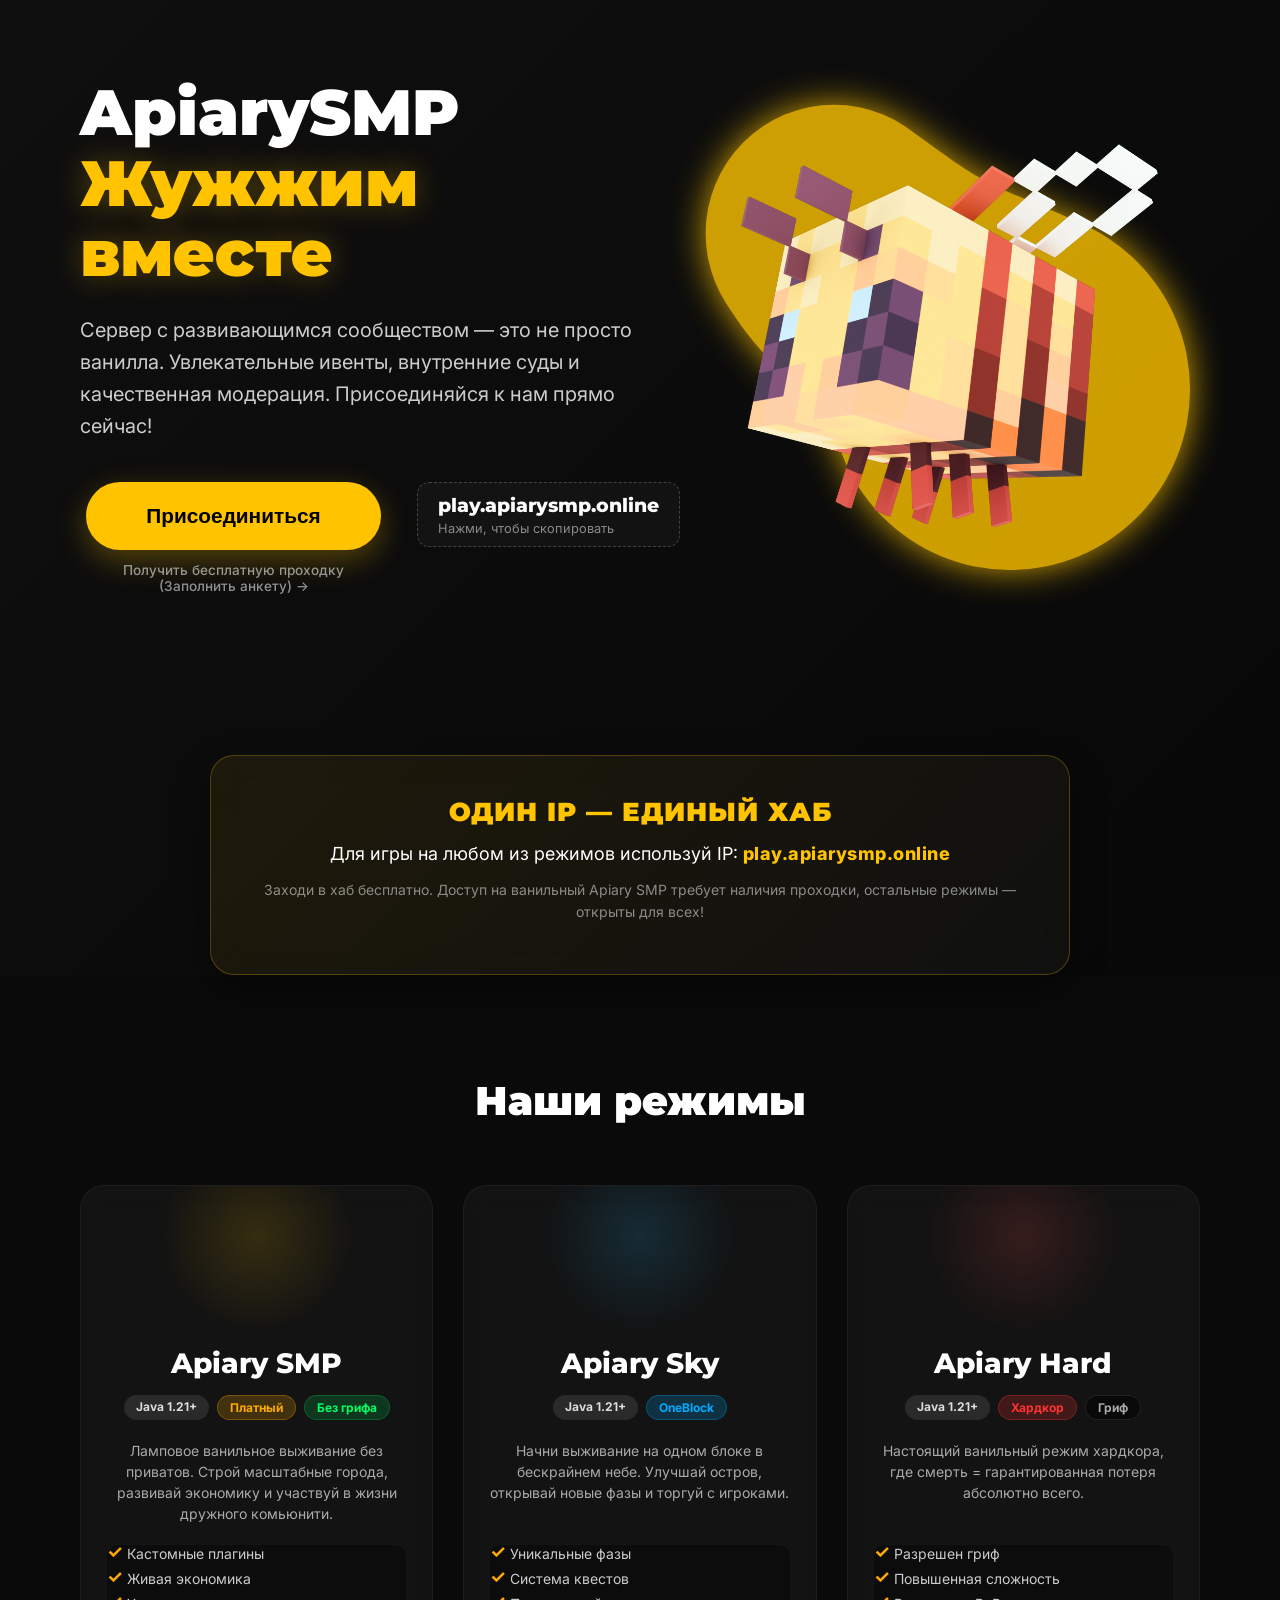
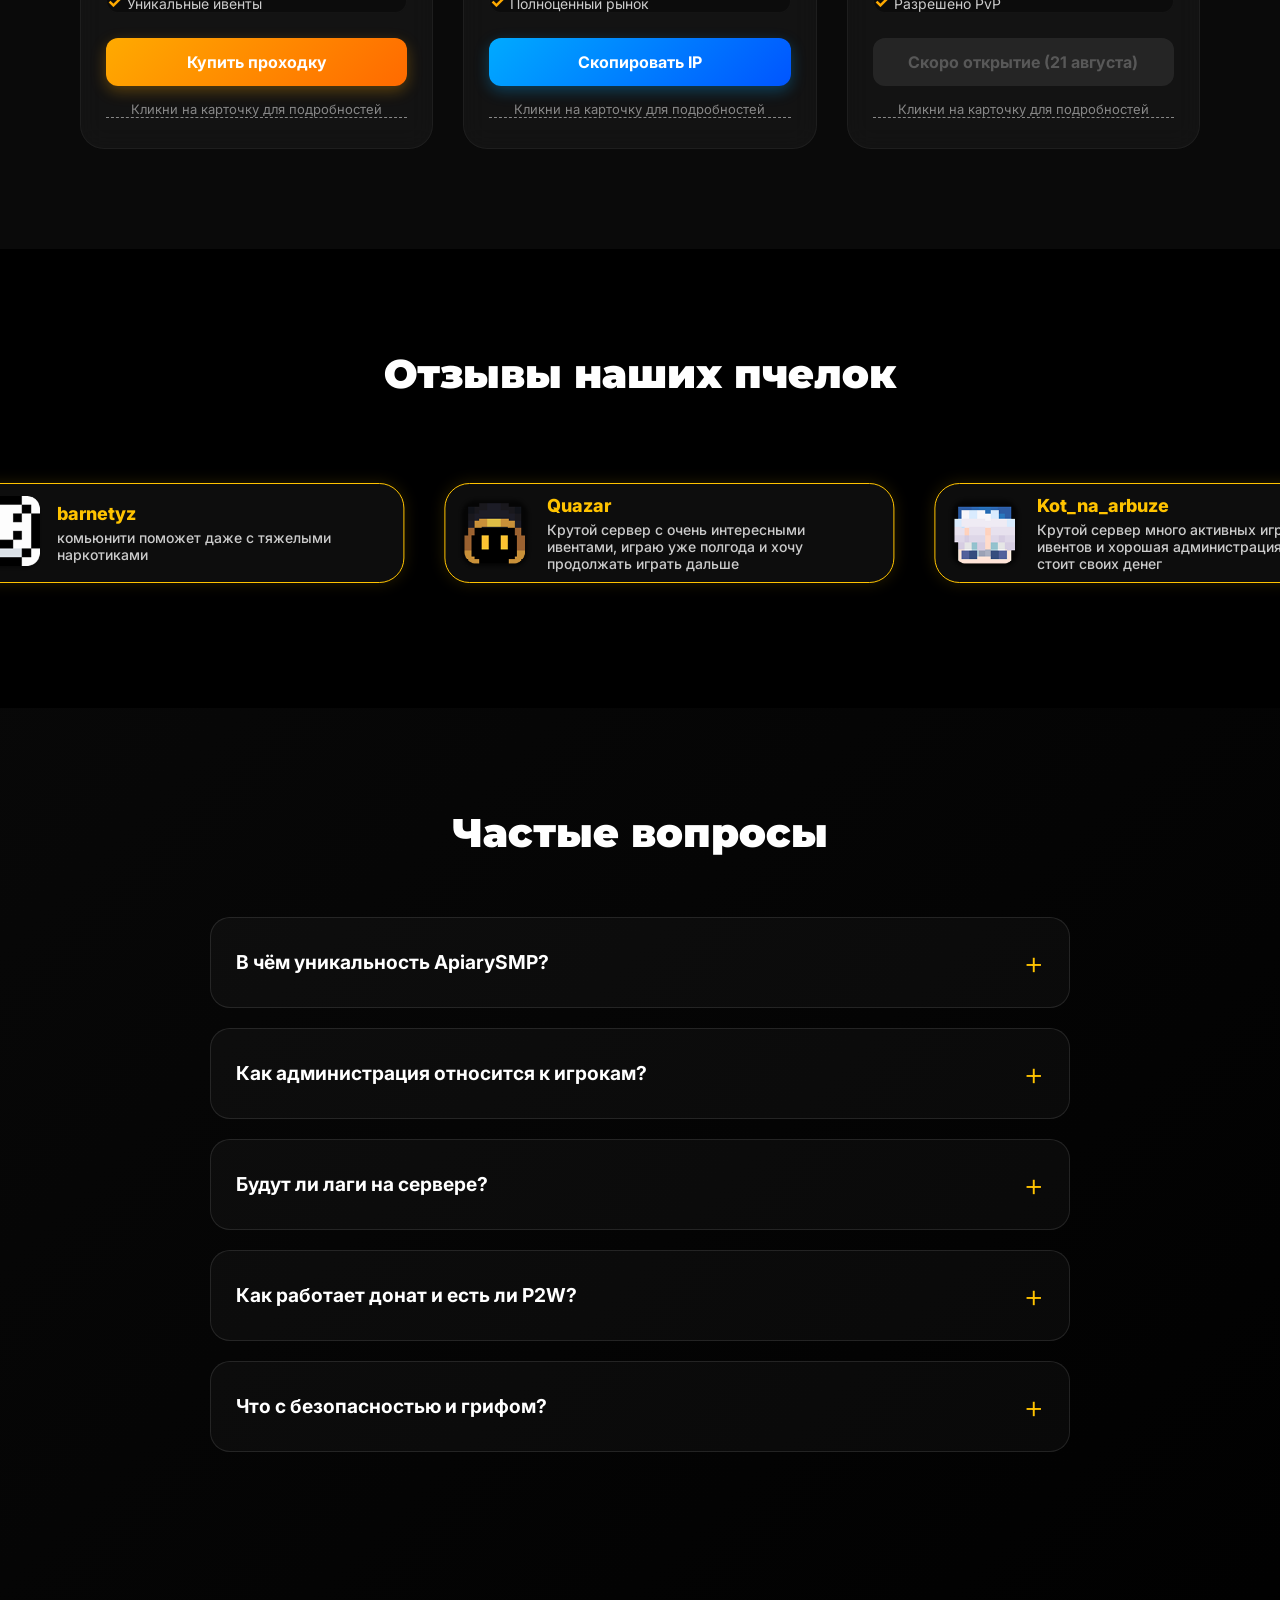
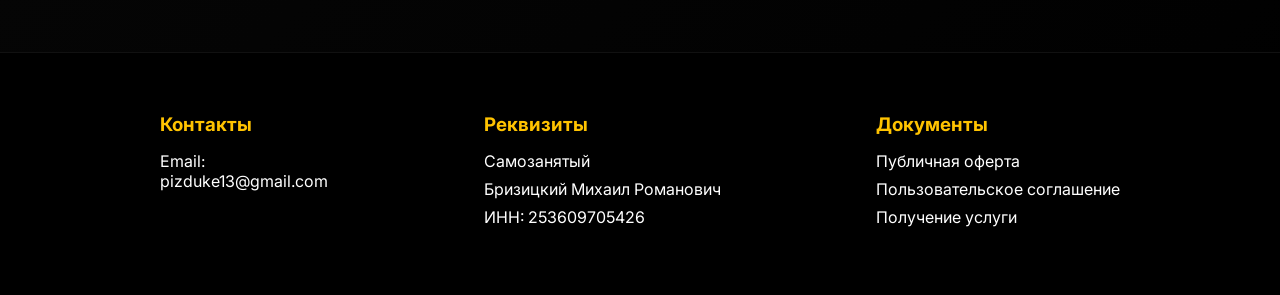
==== index.html @ f1fd7eff "Update index.html" ====
<!DOCTYPE html>
<html lang="ru">
<head>
    <meta charset="UTF-8">
    <meta name="viewport" content="width=device-width, initial-scale=1.0">
    <title>ApiarySMP — Официальный сайт</title>
    <link rel="stylesheet" href="./style.css">
    <link rel="preconnect" href="https://fonts.googleapis.com">
    <link rel="preconnect" href="https://fonts.gstatic.com" crossorigin>
    <link href="https://fonts.googleapis.com/css2?family=Inter:wght@300;400;600;700;900&family=Montserrat:wght@400;700;900&display=swap" rel="stylesheet">
</head>
<body>
    <main class="hero-section">
        <div class="hero-content scroll-anim">
            <h1 class="hero-title">ApiarySMP <span class="highlight">Жужжим вместе</span></h1>
            <p class="hero-text">
                Сервер с развивающимся сообществом — это не просто ванилла. 
                Увлекательные ивенты, внутренние суды и качественная модерация. 
                Присоединяйся к нам прямо сейчас!
            </p>
            
            <div class="hero-actions">
                <div class="btn-group">
                    <button class="hero-btn" onclick="openModal()">Присоединиться</button>
                    
                    <div class="free-pass-block">
                        <a href="https://t.me/apiary_shop_bot" 
                           target="_blank" 
                           rel="noopener noreferrer" 
                           class="free-pass-link">
                            Получить бесплатную проходку (Заполнить анкету) →
                        </a>
                    </div>
                </div>

                <div class="ip-copy-block">
    <span id="ipText">play.apiarysmp.online</span>
    <span id="ipHint" class="ip-hint" onclick="copyHubIP('play.apiarysmp.online', this)">Нажми, чтобы скопировать</span>
</div>
            </div>
        </div>
        
        <div class="hero-decor scroll-anim">
            <img src="./img/NeonMain.svg" class="neon-glow" alt="">
            <img src="./img/буэно3 1.svg" class="bee-float" alt="Bee">
        </div>
    </main>

    <div class="hub-banner scroll-anim">
        <div class="hub-banner-content">
            <h3>ОДИН IP — ЕДИНЫЙ ХАБ</h3>
            <p>Для игры на любом из режимов используй IP: <strong>play.apiarysmp.online</strong></p>
            <p class="hub-subtext">Заходи в хаб бесплатно. Доступ на ванильный Apiary SMP требует наличия проходки, остальные режимы — открыты для всех!</p>
        </div>
    </div>

    <!-- СЕКЦИЯ РЕЖИМОВ -->
    <section id="servers-portals" class="servers-portals">
        <div class="container portals-wrapper">
            <h2 class="carousel-section-title">Наши режимы</h2>
            
            <div class="portals-grid">
                <!-- Карточка 1: Apiary SMP -->
                <div class="portal-card smp-card" data-bg="#1a1400" onclick="openModeModal('smp', event)">
                    <div class="card-glow"></div>
                    <img src="assets/main_render.png" alt="Apiary SMP" class="portal-render">
                    <div class="portal-content">
                        <h3>Apiary SMP</h3>
                        <div class="badges">
                            <span class="badge">Java 1.21+</span>
                            <span class="badge badge-gold">Платный</span>
                            <span class="badge badge-green">Без грифа</span>
                        </div>
                        <p class="portal-desc">Ламповое ванильное выживание без приватов. Строй масштабные города, развивай экономику и участвуй в жизни дружного комьюнити.</p>
                        <ul class="features-list">
                            <li>Кастомные плагины</li>
                            <li>Живая экономика</li>
                            <li>Уникальные ивенты</li>
                        </ul>
                        <button class="portal-btn btn-smp" onclick="openModal()">Купить проходку</button>
                        <span class="rules-link">Кликни на карточку для подробностей</span>
                    </div>
                </div>

                <!-- Карточка 2: Apiary Sky -->
                <div class="portal-card sky-card" data-bg="#000d1a" onclick="openModeModal('sky', event)">
                    <div class="card-glow"></div>
                    <img src="assets/mini_render.png" alt="Apiary Sky" class="portal-render">
                    <div class="portal-content">
                        <h3>Apiary Sky</h3>
                        <div class="badges">
                            <span class="badge">Java 1.21+</span>
                            <span class="badge badge-blue">OneBlock</span>
                        </div>
                        <p class="portal-desc">Начни выживание на одном блоке в бескрайнем небе. Улучшай остров, открывай новые фазы и торгуй с игроками.</p>
                        <ul class="features-list">
                            <li>Уникальные фазы</li>
                            <li>Система квестов</li>
                            <li>Полноценный рынок</li>
                        </ul>
                        <button class="portal-btn btn-sky" onclick="copyHubIP('play.apiarysmp.online', this)">Скопировать IP</button>
                        <span class="rules-link">Кликни на карточку для подробностей</span>
                    </div>
                </div>

                <!-- Карточка 3: Apiary Hard -->
                <div class="portal-card hard-card" data-bg="#1a0505" onclick="openModeModal('hard', event)">
                    <div class="card-glow"></div>
                    <img src="assets/hard_render.png" alt="Apiary Hard" class="portal-render">
                    <div class="portal-content">
                        <h3>Apiary Hard</h3>
                        <div class="badges">
                            <span class="badge">Java 1.21+</span>
                            <span class="badge badge-red">Хардкор</span>
                            <span class="badge badge-dark">Гриф</span>
                        </div>
                        <p class="portal-desc">Настоящий ванильный режим хардкора, где смерть = гарантированная потеря абсолютно всего.</p>
                        <ul class="features-list">
                            <li>Разрешен гриф</li>
                            <li>Повышенная сложность</li>
                            <li>Разрешено PvP</li>
                        </ul>
                        <button class="portal-btn btn-hard disabled">Скоро открытие (21 августа)</button>
                        <span class="rules-link">Кликни на карточку для подробностей</span>
                    </div>
                </div>
            </div>
        </div>
    </section>

    <!-- СЕКЦИЯ ОТЗЫВОВ -->
    <section class="reviews-section scroll-anim">
        <h2 class="carousel-section-title">Отзывы наших пчелок</h2>
        <div class="slider-window" id="reviewsSlider">
            <div class="slider-track" id="reviewsTrack">
                <div class="review-card"><img src="./img/skin-avatar 2.png" class="card-avatar" alt=""><div class="card-body"><h4 class="username">barnetyz</h4><p class="review-text">комьюнити поможет даже с тяжелыми наркотиками</p></div></div>
                <div class="review-card"><img src="./img/pipiska1.png" class="card-avatar" alt=""><div class="card-body"><h4 class="username">Quazar</h4><p class="review-text">Крутой сервер с очень интересными ивентами, играю уже полгода и хочу продолжать играть дальше</p></div></div>
                <div class="review-card"><img src="./img/pipiska2.png" class="card-avatar" alt=""><div class="card-body"><h4 class="username">Kot_na_arbuze</h4><p class="review-text">Крутой сервер много активных игроков, ивентов и хорошая администрация проходка стоит своих денег</p></div></div>
                <div class="review-card"><img src="./img/skin-avatar 1.png" class="card-avatar" alt=""><div class="card-body"><h4 class="username">HoldDog</h4><p class="review-text">Объективно, сервер подходит для игры: коммуникация с игроками, ивенты, торговля, города и т.д. позволяют провести время с наслаждением.</p></div></div>
                <div class="review-card"><img src="./img/skin-avatar (2) 1.png" class="card-avatar" alt=""><div class="card-body"><h4 class="username">NesquickWithBeer</h4><p class="review-text">Клевый ванильный сервер!</p></div></div>
                <div class="review-card"><img src="./img/Rectangle 5.png" class="card-avatar" alt=""><div class="card-body"><h4 class="username">stazhr</h4><p class="review-text">Прикольный сервер со своим вайбом пчел 🐝</p></div></div>
                <div class="review-card"><img src="./img/skin-avatar (4) 1.png" class="card-avatar" alt=""><div class="card-body"><h4 class="username">timofokerr</h4><p class="review-text">Не сервере проводятся интересные ивенты,хорошее комьюнити и средний онлайн,жить не смогу без этого сервера,с любовью</p></div></div>
                <div class="review-card"><img src="./img/pipiska3.png" class="card-avatar" alt=""><div class="card-body"><h4 class="username">millet1911</h4><p class="review-text">сервер добротный,ивенты придумываю я,значит и они улетные,пять звёзд</p></div></div>
                <div class="review-card"><img src="./img/pipiska4.png" class="card-avatar" alt=""><div class="card-body"><h4 class="username">Arhigis</h4><p class="review-text">Круглосуточная дойка пчел вернула мне отца в семью</p></div></div>
            </div>
        </div>
    </section>

    <!-- СЕКЦИЯ FAQ -->
    <section class="faq-section scroll-anim">
        <h2 class="carousel-section-title">Частые вопросы</h2>
        <div class="faq-container">
            <div class="faq-item">
                <div class="faq-header">
                    <h3>В чём уникальность ApiarySMP?</h3>
                    <span class="faq-icon">+</span>
                </div>
                <div class="faq-content-wrapper">
                    <div class="faq-content">
                        <p>Наш сервер выделяется по-настоящему масштабными ивентами и живой экономикой. У нас нет скуки — мы регулярно проводим события, которые меняют ход игры, а комьюнити настолько дружелюбное, что поможет освоиться любому новичку.</p>
                    </div>
                </div>
            </div>

            <div class="faq-item">
                <div class="faq-header">
                    <h3>Как администрация относится к игрокам?</h3>
                    <span class="faq-icon">+</span>
                </div>
                <div class="faq-content-wrapper">
                    <div class="faq-content">
                        <p>Никакого пафоса и ЧСВ. Наша администрация общается с игроками на равных, играет вместе с вами и решает проблемы быстро и прозрачно. У нас даже есть внутренние суды для решения конфликтов.</p>
                    </div>
                </div>
            </div>

            <div class="faq-item">
                <div class="faq-header">
                    <h3>Будут ли лаги на сервере?</h3>
                    <span class="faq-icon">+</span>
                </div>
                <div class="faq-content-wrapper">
                    <div class="faq-content">
                        <p>Сервер стоит на собственном мощном хостинге, который работает 24/7 без перебоев. Мы тщательно оптимизируем сборку, чтобы TPS всегда держался на уровне 20, даже при массовых ивентах.</p>
                    </div>
                </div>
            </div>

            <div class="faq-item">
                <div class="faq-header">
                    <h3>Как работает донат и есть ли P2W?</h3>
                    <span class="faq-icon">+</span>
                </div>
                <div class="faq-content-wrapper">
                    <div class="faq-content">
                        <p>На основном сервере доната, влияющего на баланс (Pay-To-Win), нет в принципе. Есть только платная проходка. На мини-сервере присутствует небольшой донат для поддержки проекта, который осуществляется удобно через нашего Telegram-бота.</p>
                    </div>
                </div>
            </div>

            <div class="faq-item">
                <div class="faq-header">
                    <h3>Что с безопасностью и грифом?</h3>
                    <span class="faq-icon">+</span>
                </div>
                <div class="faq-content-wrapper">
                    <div class="faq-content">
                        <p>На основном и мини-сервере гриф строго запрещен! Все действия логируются. Если что-то пойдет не так, админы откатят урон за секунды. (На сервере Hard гриф разрешен — но это для любителей боли).</p>
                    </div>
                </div>
            </div>
        </div>
    </section>

    <!-- ФУТЕР И МОДАЛКИ -->
    <footer class="footer scroll-anim">
        <div class="footer-content">
            <div class="footer-block">
                <h3>Контакты</h3>
                <p>Email: <a href="mailto:pizduke13@gmail.com">pizduke13@gmail.com</a></p>
            </div>
            <div class="footer-block">
                <h3>Реквизиты</h3>
                <p>Самозанятый</p>
                <p>Бризицкий Михаил Романович</p>
                <p>ИНН: 253609705426</p>
            </div>
            <div class="footer-block">
                <h3>Документы</h3>
                <a href="#" class="footer-link" data-modal="offerModal">Публичная оферта</a>
                <a href="#" class="footer-link" data-modal="termsModal">Пользовательское соглашение</a>
                <a href="#" class="footer-link" data-modal="deliveryModal">Получение услуги</a>
            </div>
        </div>
    </footer>
    
    <div class="overlay" id="offerModal">
        <div class="modal large">
            <span class="close-button">&times;</span>
            <h2 class="modal-title">Публичная оферта</h2>
            <p class="modal-text">Настоящий документ является официальным предложением самозанятого Бризицкого Михаила Романовича (ИНН 253609705426) заключить договор на оказание цифровых услуг. <br>
Услугой является предоставление доступа к серверу ApiarySMP после успешной оплаты.</p>
        </div>
    </div>

    <div class="overlay" id="termsModal">
        <div class="modal large">
            <span class="close-button">&times;</span>
            <h2 class="modal-title">Пользовательское соглашение</h2>
            <p class="modal-text">Оплачивая услугу, пользователь подтверждает, что ознакомлен с правилами сервера ApiarySMP и обязуется их соблюдать. <br>
Услуга является цифровой и считается оказанной с момента предоставления доступа.</p>
        </div>
    </div>

    <div class="overlay" id="deliveryModal">
        <div class="modal large">
            <span class="close-button">&times;</span>
            <h2 class="modal-title">Получение услуги</h2>
            <p class="modal-text">После успешной оплаты доступ к серверу предоставляется автоматически или вручную администратором.<br>
Для получения услуги необходимо указать корректный никнейм Minecraft при оплате.</p>
        </div>
    </div>

    <!-- Модалка оплаты -->
    <div id="modalOverlay" class="overlay">
        <div class="modal">
            <span class="close-button" id="closeModal">&times;</span>
            <h2 class="modal-title">Вход на сервер</h2>
            <p class="modal-price">Стоимость: <span id="itemPrice">135₽ </span></p>
            <form id="paymentForm">
                <input type="hidden" name="item_type" id="itemType" value="pass">
                <input type="text" name="nickname" class="modal-input" placeholder="Введите ваш ник" required>
                <input type="text" name="promocode" class="modal-input" placeholder="Код автора (если есть)">
                <button type="submit" class="modal-pay-button">Оплатить</button>
            </form>
        </div>
    </div>

    <!-- ДОБАВЛЕНА НЕДОСТАЮЩАЯ МОДАЛКА ДЛЯ РЕЖИМОВ -->
    <div id="modeModal" class="overlay mode-modal-overlay" onclick="closeModeModal(event)">
        <div class="modal large">
            <span class="close-button" onclick="closeModeModal(event)">&times;</span>
            <h2 class="modal-title" id="modeTitle">Режим</h2>
            <div id="modeBadges" style="margin-bottom: 15px;"></div>
            <div class="modal-text" id="modeBody"></div>
        </div>
    </div>

    <script src="./script.js"></script>
</body>
</html>
---- style.css ----
/* --- СБРОС И БАЗОВЫЕ НАСТРОЙКИ --- */
* {
    margin: 0;
    padding: 0;
    box-sizing: border-box;
}

body {
    background: linear-gradient(135deg, #0f0f0f 0%, #000000 100%);
    color: #ffffff;
    font-family: 'Inter', sans-serif;
    overflow-x: hidden;
}

html {
    scroll-behavior: smooth;
}

/* --- МИКРО-АНИМАЦИИ ПРИ СКРОЛЛЕ --- */
.scroll-anim {
    opacity: 0;
    transform: translateY(40px);
    transition: opacity 0.8s ease-out, transform 0.8s ease-out;
}
.scroll-anim.in-view {
    opacity: 1;
    transform: translateY(0);
}

/* --- ШАПКА --- */
header {
    max-width: 1200px;
    margin: 40px auto 0 auto;
    padding: 0 40px;
    display: flex;
    align-items: center;
}
#Logo a {
    font-size: 32px;
    text-decoration: none;
    color: #FFC300;
    font-weight: 900;
    font-family: 'Montserrat', sans-serif;
    letter-spacing: -1px;
}

/* --- ГЛАВНЫЙ ЭКРАН (HERO) --- */
.hero-section {
    max-width: 1200px;
    margin: 0 auto;
    min-height: 75vh;
    display: flex;
    align-items: center;
    justify-content: space-between;
    padding: 0 40px;
}
.hero-content {
    max-width: 600px;
}
.hero-title {
    font-family: 'Montserrat', sans-serif;
    font-size: 4rem;
    font-weight: 900;
    line-height: 1.1;
    margin-bottom: 25px;
}
.hero-title .highlight {
    display: block;
    color: #FFC300;
    text-shadow: 0 0 30px rgba(255, 195, 0, 0.3);
}
.hero-text {
    font-size: 1.25rem;
    line-height: 1.6;
    color: #cccccc;
    margin-bottom: 40px;
    font-weight: 400;
}
.hero-actions {
    display: flex;
    align-items: center;
    gap: 30px;
}
.hero-btn {
    background-color: #FFC300;
    color: #000000;
    border: none;
    padding: 22px 60px;
    font-size: 1.3rem;
    font-weight: 700;
    border-radius: 50px;
    cursor: pointer;
    transition: all 0.3s ease;
    box-shadow: 0 10px 30px rgba(255, 195, 0, 0.3);
}
.hero-btn:hover {
    transform: translateY(-4px);
    box-shadow: 0 15px 40px rgba(255, 195, 0, 0.5);
}

/* Кнопка-ссылка под основной кнопкой оплаты */
.free-pass-block {
    text-align: center;
}
.btn-group {
    display: flex;
    flex-direction: column;
    align-items: center; /* Центрирует ссылку относительно кнопки */
    gap: 8px;            /* Отступ между кнопкой и ссылкой */
}

.free-pass-link {
    display: inline-block;
    color: rgba(255, 255, 255, 0.55);
    font-size: 0.85rem;
    font-weight: 500;
    text-decoration: none;
    padding: 4px 8px;
    border-radius: 6px;
    transition: all 0.2s ease;
}

.free-pass-link:hover {
    color: #ffc300; /* Фирменный жёлтый акцент */
    background: rgba(255, 195, 0, 0.08);
    text-decoration: none;
}

.ip-copy-block {
    display: flex;
    margin-bottom: 50px;
    flex-direction: column;
    cursor: pointer;
    padding: 10px 20px;
    border-radius: 12px;
    background: rgba(255, 255, 255, 0.03);
    border: 1px dashed rgba(255, 255, 255, 0.2);
    transition: background 0.3s ease;
}
.ip-copy-block:hover { background: rgba(255, 255, 255, 0.08); }
#ipText { font-family: 'Montserrat', sans-serif; font-size: 1.2rem; font-weight: 800; color: #fff; }
.ip-hint { font-size: 0.8rem; color: rgba(255, 255, 255, 0.5); margin-top: 4px; transition: color 0.3s ease; }

.hero-decor { position: relative; width: 45%; display: flex; justify-content: center; align-items: center; }
.neon-glow { position: absolute; width: 110%; z-index: 1; opacity: 0.8; }
.bee-float { position: relative; width: 85%; z-index: 2; animation: floatingBee 5s ease-in-out infinite; }

@keyframes floatingBee {
    0%, 100% { transform: translateY(0) rotate(0deg); }
    50% { transform: translateY(-30px) rotate(-3deg); }
}

/* --- ОБЩИЕ ЗАГОЛОВКИ СЕКЦИЙ --- */
.carousel-section-title { 
    text-align: center; 
    font-family: 'Montserrat', sans-serif; 
    font-size: 2.5rem; 
    font-weight: 900; 
    margin-bottom: 60px; 
    color: #fff; 
}

/* --- СЕКЦИЯ РЕЖИМОВ (ПОРТАЛЫ) --- */
.servers-portals {
    padding: 100px 0;
    transition: background-color 0.5s ease-in-out; /* Плавная смена фона из твоего JS */
}

.portals-wrapper {
    max-width: 1200px;
    margin: 0 auto;
    padding: 0 40px;
}

.portals-grid {
    display: grid;
    grid-template-columns: repeat(3, 1fr);
    gap: 30px;
}

.portal-card {
    background: rgba(20, 20, 20, 0.6);
    border: 1px solid rgba(255, 255, 255, 0.05);
    border-radius: 24px;
    padding: 30px 20px;
    position: relative;
    overflow: hidden;
    display: flex;
    flex-direction: column;
    align-items: center;
    text-align: center;
    backdrop-filter: blur(10px);
    -webkit-backdrop-filter: blur(10px);
    transition: transform 0.3s ease, box-shadow 0.3s ease;
}

.portal-card:hover {
    transform: translateY(-10px);
    box-shadow: 0 15px 40px rgba(0, 0, 0, 0.5);
    border-color: rgba(255, 195, 0, 0.2);
}

/* Свечение на заднем фоне внутри карточки */
.card-glow {
    position: absolute;
    top: -50px;
    left: 50%;
    transform: translateX(-50%);
    width: 200px;
    height: 200px;
    background: radial-gradient(circle, rgba(255,195,0,0.15) 0%, rgba(0,0,0,0) 70%);
    z-index: 0;
    pointer-events: none;
}

.smp-card .card-glow { background: radial-gradient(circle, rgba(255,195,0,0.15) 0%, rgba(0,0,0,0) 70%); }
.sky-card .card-glow { background: radial-gradient(circle, rgba(41,182,246,0.15) 0%, rgba(0,0,0,0) 70%); }
.hard-card .card-glow { background: radial-gradient(circle, rgba(255,82,82,0.15) 0%, rgba(0,0,0,0) 70%); }

.portal-render {
    height: 220px;
    object-fit: contain;
    margin-bottom: 20px;
    z-index: 1;
    position: relative;
    transition: transform 0.4s ease;
}

.portal-card:hover .portal-render {
    transform: scale(1.08) translateY(-5px);
}

.portal-content {
    z-index: 1;
    position: relative;
    display: flex;
    flex-direction: column;
    flex-grow: 1;
    width: 100%;
}

.portal-content h3 {
    font-family: 'Montserrat', sans-serif;
    font-size: 26px;
    font-weight: 800;
    color: #ffffff;
    margin-bottom: 15px;
}

.badges {
    display: flex;
    gap: 8px;
    justify-content: center;
    flex-wrap: wrap;
    margin-bottom: 15px;
}

.badge {
    padding: 5px 12px;
    border-radius: 12px;
    font-size: 12px;
    font-weight: 600;
    background: rgba(255, 255, 255, 0.08);
    color: #e0e0e0;
}

/* Цвета бейджиков */
.badge-gold { background: rgba(255, 195, 0, 0.15); color: #FFC300; border: 1px solid rgba(255, 195, 0, 0.3); }
.badge-green { background: rgba(0, 200, 83, 0.15); color: #00e676; border: 1px solid rgba(0, 200, 83, 0.3); }
.badge-blue { background: rgba(41, 182, 246, 0.15); color: #29b6f6; border: 1px solid rgba(41, 182, 246, 0.3); }
.badge-red { background: rgba(255, 82, 82, 0.15); color: #ff5252; border: 1px solid rgba(255, 82, 82, 0.3); }
.badge-dark { background: rgba(150, 150, 150, 0.1); color: #9e9e9e; border: 1px solid rgba(150, 150, 150, 0.2); }

.portal-desc {
    font-size: 14px;
    color: #b3b3b3;
    line-height: 1.5;
    margin-bottom: 20px;
    flex-grow: 1;
}

.features-list {
    list-style: none;
    background: rgba(0, 0, 0, 0.3);
    border-radius: 12px;
    padding: 15px;
    margin-bottom: 20px;
    text-align: left;
    border: 1px solid rgba(255, 255, 255, 0.03);
}

.features-list li {
    font-size: 13px;
    color: #cccccc;
    margin-bottom: 8px;
    padding-left: 20px;
    position: relative;
}

.features-list li:last-child {
    margin-bottom: 0;
}

.features-list li::before {
    content: '•';
    color: #FFC300;
    position: absolute;
    left: 5px;
    font-size: 18px;
    line-height: 13px;
}

/* Кнопки карточек */
.portal-btn {
    width: 100%;
    padding: 14px;
    border-radius: 12px;
    border: none;
    font-family: 'Inter', sans-serif;
    font-size: 15px;
    font-weight: 700;
    cursor: pointer;
    transition: all 0.3s ease;
    margin-bottom: 12px;
}

.btn-smp { background: #FFC300; color: #000; box-shadow: 0 4px 15px rgba(255, 195, 0, 0.2); }
.btn-smp:hover { background: #ffcc33; transform: translateY(-2px); box-shadow: 0 6px 20px rgba(255, 195, 0, 0.4); }

.btn-sky { background: transparent; color: #ffffff; border: 1px solid rgba(255, 255, 255, 0.2); }
.btn-sky:hover { background: rgba(255, 255, 255, 0.1); border-color: rgba(255, 255, 255, 0.4); }

.btn-hard { background: rgba(255, 82, 82, 0.1); color: #ff5252; border: 1px solid rgba(255, 82, 82, 0.3); }
.btn-hard.disabled { cursor: not-allowed; opacity: 0.6; }
.btn-hard.disabled:hover { transform: none; }

.rules-link {
    font-size: 13px;
    color: rgba(255, 255, 255, 0.4);
    text-decoration: underline;
    transition: color 0.2s ease;
}
.rules-link:hover {
    color: #FFC300;
}

/* --- ИЗОЛИРОВАННЫЙ АДАПТИВ (Чтоб не ломался десктоп) --- */
@media (max-width: 1024px) {
    .portals-grid {
        grid-template-columns: repeat(2, 1fr);
    }
}

@media (max-width: 768px) {
    .portals-grid {
        grid-template-columns: 1fr;
    }
    .portals-wrapper {
        padding: 0 20px;
    }
}

/* --- СЕКЦИЯ ОТЗЫВОВ (JS Слайдер со свайпом) --- */

.slider-track {
    display: flex;
    gap: 40px;
    padding: 25px 0;
    width: max-content;
    will-change: transform; /* Подсказываем браузеру рендерить через видеокарту */
}
.reviews-section { padding: 100px 0; overflow: hidden; background: #000; }
.slider-window {
    width: 100%;
    cursor: grab;
    overflow: hidden; /* Скрываем скроллбар */
}
.slider-window:active { cursor: grabbing; }
.slider-track {
    display: flex;
    gap: 40px;
    padding: 25px 0;
    width: max-content;
    overflow-x: auto; /* Для JS логики scrollLeft */
    scrollbar-width: none; /* Firefox */
    -ms-overflow-style: none; /* IE/Edge */
}
.slider-track::-webkit-scrollbar { display: none; } /* Chrome/Safari */
.slider-track.active-grab { cursor: grabbing; }

.review-card {
    display: flex; align-items: center; gap: 15px; background: #0d0d0d;
    width: 450px; height: 100px; padding: 0 30px 0 12px; border-radius: 25px;
    border: 1px solid #FFC300; box-shadow: 0 0 15px rgba(255, 195, 0, 0.15);
    flex-shrink: 0; box-sizing: border-box; user-select: none;
}
.card-avatar { width: 75px; height: 75px; border-radius: 20%; pointer-events: none; }
.card-body { display: flex; flex-direction: column; justify-content: center; overflow: hidden; }
.username { color: #FFC300; font-size: 18px; font-weight: 800; margin-bottom: 5px; pointer-events: none; }
.review-text { color: #ccc; font-size: 14px; font-weight: 500; pointer-events: none; }

/* --- СЕКЦИЯ FAQ (JS Аккордеон) --- */
.faq-section { padding: 100px 0; max-width: 900px; margin: 0 auto; }
.faq-container { display: flex; flex-direction: column; gap: 20px; padding: 0 20px; }

.faq-item {
    background: rgba(255, 255, 255, 0.03);
    border: 1px solid rgba(255, 255, 255, 0.1);
    border-radius: 20px;
    overflow: hidden;
    transition: background 0.3s ease;
}
.faq-item:hover { background: rgba(255, 255, 255, 0.06); }

.faq-header {
    display: flex;
    justify-content: space-between;
    align-items: center;
    padding: 25px;
    cursor: pointer;
}
.faq-header h3 {
    font-size: 1.2rem;
    font-weight: 700;
    color: #fff;
    margin: 0;
}
.faq-icon {
    font-size: 2rem;
    color: #FFC300;
    font-weight: 300;
    transition: transform 0.4s ease;
}
.faq-item.active .faq-icon {
    transform: rotate(45deg);
}

.faq-content-wrapper {
    max-height: 0;
    overflow: hidden;
    transition: max-height 0.4s ease-out; /* Плавное выпадание */
}
.faq-content {
    padding: 0 25px 25px 25px;
    color: #ccc;
    line-height: 1.6;
    font-size: 1.1rem;
    border-top: 1px solid rgba(255, 255, 255, 0.05);
    margin-top: 5px;
    padding-top: 20px;
}

/* --- ОРИГИНАЛЬНЫЙ ФУТЕР И МОДАЛКИ --- */
footer.footer { margin-top: 100px; padding: 60px 0; background: #000000; border-top: 1px solid #111111; }
.footer-content { max-width: 1000px; margin: 0 auto; display: flex; justify-content: space-between; padding: 0 20px; }
.footer-block h3 { color: #FFC300; font-family: "Inter", sans-serif; margin-bottom: 15px; font-weight: 700; }
.footer-block p, .footer-block a { color: #ffffff; font-family: "Inter", sans-serif; font-size: 16px; text-decoration: none; display: block; margin-bottom: 8px; }
.footer-link:hover { color: #FFC300; }

.overlay { display: none; position: fixed; top: 0; left: 0; width: 100%; height: 100%; background-color: rgba(0, 0, 0, 0.8); backdrop-filter: blur(8px); z-index: 1000; justify-content: center; align-items: center; }
.modal { background: #1E1E1E; border: 2px solid #FFC300; padding: 40px; border-radius: 25px; width: 420px; text-align: center; position: relative; box-shadow: 0px 0px 40px rgba(255, 195, 0, 0.15); }
.modal.large { width: 700px; text-align: left; }
.modal-title { color: #FFC300; font-family: "Inter", sans-serif; margin-bottom: 20px; font-size: 28px; font-weight: 700; }
.modal-price { color: #ffffff; font-family: "Inter", sans-serif; margin-bottom: 25px; font-size: 1.1rem; }
.modal-price span { color: #FFC300; font-weight: bold; }
.modal-input { width: 100%; padding: 16px; margin-bottom: 20px; border-radius: 12px; border: 1px solid #333333; background: #000000; color: #ffffff; font-size: 18px; outline: none; transition: border-color 0.3s; }
.modal-input:focus { border-color: #FFC300; }
.modal-pay-button { background-color: #FFC300; color: #000000; border: none; padding: 16px 40px; font-size: 20px; font-weight: 700; border-radius: 50px; cursor: pointer; transition: 0.3s; width: 100%; }
.modal-pay-button:hover { filter: drop-shadow(0px 0px 10px #FFC300); }
.close-button { position: absolute; top: 15px; right: 20px; color: #ffffff; font-size: 32px; cursor: pointer; }
.modal-text { color: #ffffff; font-family: "Inter", sans-serif; font-size: 18px; line-height: 1.6; }

/* --- МОБИЛЬНЫЙ АДАПТИВ --- */
/* --- МОБИЛЬНЫЙ АДАПТИВ --- */
@media (max-width: 992px) {
    .hero-section { 
        flex-direction: column-reverse; 
        text-align: center; 
        padding: 40px 20px; 
        min-height: auto; 
        gap: 40px; 
    }
    .hero-title { font-size: 2.8rem; }
    .hero-actions { flex-direction: column; gap: 15px; align-items: stretch; }
    .hero-decor { width: 70%; }
    
    /* Убираем картинку пчелы на телефонах */
    .bee-float { display: none; }
    .neon-glow { display: none; }

    .carousel-container { padding: 0 10px; position: relative; }
    .carousel-content { flex-direction: column; padding: 30px 20px; text-align: center; gap: 30px; }

    .character-render img { max-height: 280px; }
    #modeTitle { font-size: 2.2rem; }
    .mode-badges { justify-content: center; }

    .mode-details { flex-direction: column; gap: 20px; text-align: left; }
    .mode-actions-row { flex-direction: column; }

    /* Делаем стрелки для листания серверов поменьше */
    .nav-btn { 
        position: absolute; 
        top: 40%; 
        transform: translateY(-50%); 
        z-index: 10; 
        background: rgba(0,0,0,0.85); 
        width: 42px; 
        height: 42px; 
        font-size: 1.1rem; 
    }
    #prevBtn { left: 5px; } 
    #nextBtn { right: 5px; }

    .footer-content { flex-direction: column; gap: 40px; text-align: center; }
    .modal.large { width: 90%; margin: 20px; max-height: 90vh; overflow-y: auto; }
    
    /* Исправляем карточки отзывов, чтобы текст любой длины полностью помещался */
    .review-card { 
        width: 330px; 
        height: auto; /* Высота теперь подстраивается под текст */
        min-height: 110px; 
        padding: 15px 20px 15px 12px; 
    }
    .review-text {
        white-space: normal;
        word-break: break-word; /* Защита от слишком длинных слов */
    }

    /* Добавляем безопасный отступ от краёв экрана для всех секционных заголовков (включая FAQ) */
    .carousel-section-title {
        padding: 0 15px;
        font-size: 2rem;
        margin-bottom: 40px;
    }
}

/* --- СЕКЦИЯ РЕЖИМОВ (ПОРТАЛЫ) --- */
.servers-portals {
    padding: 100px 0;
    /* Базовый цвет секции. JS будет его плавно менять */
    background-color: #0a0a0a; 
    transition: background-color 0.6s ease;
    position: relative;
    z-index: 1;
}

.portals-grid {
    display: grid;
    grid-template-columns: repeat(3, 1fr);
    gap: 30px;
    margin-top: 50px;
}

.portal-card {
    background: rgba(25, 25, 25, 0.6);
    border: 1px solid rgba(255, 255, 255, 0.05);
    border-radius: 24px;
    padding: 40px 25px 30px;
    display: flex;
    flex-direction: column;
    align-items: center;
    text-align: center;
    position: relative;
    backdrop-filter: blur(12px);
    -webkit-backdrop-filter: blur(12px);
    transition: transform 0.4s cubic-bezier(0.175, 0.885, 0.32, 1.275), opacity 0.4s ease, border-color 0.4s ease, box-shadow 0.4s ease;
}

/* Эффект фокуса: приглушаем неактивные карточки */
.portals-grid:hover .portal-card:not(:hover) {
    opacity: 0.4;
    transform: scale(0.96);
}

/* Стилизация при наведении на конкретную карточку */
.portal-card:hover {
    transform: translateY(-15px) scale(1.02);
    z-index: 2;
}

.smp-card:hover { border-color: rgba(255, 170, 0, 0.4); box-shadow: 0 20px 40px rgba(255, 170, 0, 0.15); }
.sky-card:hover { border-color: rgba(0, 170, 255, 0.4); box-shadow: 0 20px 40px rgba(0, 170, 255, 0.15); }
.hard-card:hover { border-color: rgba(255, 50, 50, 0.4); box-shadow: 0 20px 40px rgba(255, 50, 50, 0.15); }

/* Рендеры внутри карточек */
.portal-render {
    height: 180px;
    object-fit: contain;
    margin-top: -80px; /* Выдвигаем персонажа за пределы карточки вверх */
    margin-bottom: 20px;
    transition: transform 0.5s ease;
    filter: drop-shadow(0 10px 15px rgba(0,0,0,0.5));
}

.portal-card:hover .portal-render {
    transform: scale(1.15) translateY(-10px);
}

.portal-content h3 {
    font-size: 28px;
    font-weight: 800;
    margin-bottom: 15px;
    color: #fff;
}

/* Бейджи */
.badges {
    display: flex;
    gap: 8px;
    justify-content: center;
    margin-bottom: 20px;
    flex-wrap: wrap;
}
.badge {
    padding: 4px 12px;
    border-radius: 50px;
    font-size: 12px;
    font-weight: 700;
    background: rgba(255, 255, 255, 0.1);
    color: #ddd;
}
.badge-gold { background: rgba(255, 170, 0, 0.2); color: #ffaa00; border: 1px solid rgba(255, 170, 0, 0.3); }
.badge-green { background: rgba(0, 200, 80, 0.2); color: #00ff66; border: 1px solid rgba(0, 200, 80, 0.3); }
.badge-blue { background: rgba(0, 170, 255, 0.2); color: #00aaff; border: 1px solid rgba(0, 170, 255, 0.3); }
.badge-red { background: rgba(255, 50, 50, 0.2); color: #ff3333; border: 1px solid rgba(255, 50, 50, 0.3); }
.badge-dark { background: rgba(0, 0, 0, 0.5); color: #aaa; border: 1px solid rgba(255, 255, 255, 0.1); }

.portal-desc {
    font-size: 14px;
    color: #aaa;
    line-height: 1.5;
    margin-bottom: 20px;
    flex-grow: 1; /* Чтобы кнопки всегда были на одном уровне снизу */
}

.features-list {
    list-style: none;
    padding: 0;
    margin: 0 0 25px 0;
    text-align: left;
    width: 100%;
}
.features-list li {
    font-size: 14px;
    color: #ccc;
    margin-bottom: 8px;
    padding-left: 20px;
    position: relative;
}
.features-list li::before {
    content: '✓';
    position: absolute;
    left: 0;
    color: #ffaa00;
    font-weight: bold;
}

/* Кнопки */
.portal-btn {
    width: 100%;
    padding: 14px;
    border: none;
    border-radius: 12px;
    font-size: 16px;
    font-weight: 700;
    cursor: pointer;
    transition: all 0.3s ease;
    margin-bottom: 15px;
    color: #fff;
}
.btn-smp { background: linear-gradient(135deg, #ffaa00, #ff6a00); box-shadow: 0 5px 15px rgba(255, 170, 0, 0.3); }
.btn-smp:hover { transform: translateY(-2px); box-shadow: 0 8px 20px rgba(255, 170, 0, 0.5); }
.btn-sky { background: linear-gradient(135deg, #00aaff, #0055ff); box-shadow: 0 5px 15px rgba(0, 170, 255, 0.3); }
.btn-sky:hover { transform: translateY(-2px); box-shadow: 0 8px 20px rgba(0, 170, 255, 0.5); }
.btn-hard { background: #333; color: #888; cursor: not-allowed; }

.rules-link {
    font-size: 13px;
    color: #888;
    text-decoration: none;
    transition: color 0.3s ease;
    border-bottom: 1px dashed #888;
}
.rules-link:hover { color: #fff; border-bottom-color: #fff; }

/* Адаптив для мобилок и планшетов */
@media (max-width: 992px) {
    .portals-grid {
        grid-template-columns: 1fr;
        gap: 60px; /* Увеличил отступ, чтобы рендеры (которые вылезают вверх) не перекрывали соседние карточки */
        margin-top: 80px;
    }
    .portals-grid:hover .portal-card:not(:hover) {
        opacity: 1; /* Отключаем затухание соседей на мобилках, там это бесит */
        transform: none;
    }
}

/* --- СЕКЦИЯ РЕЖИМОВ (ПОРТАЛЫ) --- */
.servers-portals {
    padding: 100px 0;
    /* Базовый цвет секции. JS будет его плавно менять */
    background-color: #0a0a0a; 
    transition: background-color 0.6s ease;
    position: relative;
    z-index: 1;
}

.portals-grid {
    display: grid;
    grid-template-columns: repeat(3, 1fr);
    gap: 30px;
    margin-top: 50px;
}

.portal-card {
    background: rgba(25, 25, 25, 0.6);
    border: 1px solid rgba(255, 255, 255, 0.05);
    border-radius: 24px;
    padding: 40px 25px 30px;
    display: flex;
    flex-direction: column;
    align-items: center;
    text-align: center;
    position: relative;
    backdrop-filter: blur(12px);
    -webkit-backdrop-filter: blur(12px);
    transition: transform 0.4s cubic-bezier(0.175, 0.885, 0.32, 1.275), opacity 0.4s ease, border-color 0.4s ease, box-shadow 0.4s ease;
}

/* Эффект фокуса: приглушаем неактивные карточки */
.portals-grid:hover .portal-card:not(:hover) {
    opacity: 0.4;
    transform: scale(0.96);
}

/* Стилизация при наведении на конкретную карточку */
.portal-card:hover {
    transform: translateY(-15px) scale(1.02);
    z-index: 2;
}

.smp-card:hover { border-color: rgba(255, 170, 0, 0.4); box-shadow: 0 20px 40px rgba(255, 170, 0, 0.15); }
.sky-card:hover { border-color: rgba(0, 170, 255, 0.4); box-shadow: 0 20px 40px rgba(0, 170, 255, 0.15); }
.hard-card:hover { border-color: rgba(255, 50, 50, 0.4); box-shadow: 0 20px 40px rgba(255, 50, 50, 0.15); }

/* Рендеры внутри карточек */
.portal-render {
    height: 180px;
    object-fit: contain;
    margin-top: -80px; /* Выдвигаем персонажа за пределы карточки вверх */
    margin-bottom: 20px;
    transition: transform 0.5s ease;
    filter: drop-shadow(0 10px 15px rgba(0,0,0,0.5));
}

.portal-card:hover .portal-render {
    transform: scale(1.15) translateY(-10px);
}

.portal-content h3 {
    font-size: 28px;
    font-weight: 800;
    margin-bottom: 15px;
    color: #fff;
}

/* Бейджи */
.badges {
    display: flex;
    gap: 8px;
    justify-content: center;
    margin-bottom: 20px;
    flex-wrap: wrap;
}
.badge {
    padding: 4px 12px;
    border-radius: 50px;
    font-size: 12px;
    font-weight: 700;
    background: rgba(255, 255, 255, 0.1);
    color: #ddd;
}
.badge-gold { background: rgba(255, 170, 0, 0.2); color: #ffaa00; border: 1px solid rgba(255, 170, 0, 0.3); }
.badge-green { background: rgba(0, 200, 80, 0.2); color: #00ff66; border: 1px solid rgba(0, 200, 80, 0.3); }
.badge-blue { background: rgba(0, 170, 255, 0.2); color: #00aaff; border: 1px solid rgba(0, 170, 255, 0.3); }
.badge-red { background: rgba(255, 50, 50, 0.2); color: #ff3333; border: 1px solid rgba(255, 50, 50, 0.3); }
.badge-dark { background: rgba(0, 0, 0, 0.5); color: #aaa; border: 1px solid rgba(255, 255, 255, 0.1); }

.portal-desc {
    font-size: 14px;
    color: #aaa;
    line-height: 1.5;
    margin-bottom: 20px;
    flex-grow: 1; /* Чтобы кнопки всегда были на одном уровне снизу */
}

.features-list {
    list-style: none;
    padding: 0;
    margin: 0 0 25px 0;
    text-align: left;
    width: 100%;
}
.features-list li {
    font-size: 14px;
    color: #ccc;
    margin-bottom: 8px;
    padding-left: 20px;
    position: relative;
}
.features-list li::before {
    content: '✓';
    position: absolute;
    left: 0;
    color: #ffaa00;
    font-weight: bold;
}

/* Кнопки */
.portal-btn {
    width: 100%;
    padding: 14px;
    border: none;
    border-radius: 12px;
    font-size: 16px;
    font-weight: 700;
    cursor: pointer;
    transition: all 0.3s ease;
    margin-bottom: 15px;
    color: #fff;
}
.btn-smp { background: linear-gradient(135deg, #ffaa00, #ff6a00); box-shadow: 0 5px 15px rgba(255, 170, 0, 0.3); }
.btn-smp:hover { transform: translateY(-2px); box-shadow: 0 8px 20px rgba(255, 170, 0, 0.5); }
.btn-sky { background: linear-gradient(135deg, #00aaff, #0055ff); box-shadow: 0 5px 15px rgba(0, 170, 255, 0.3); }
.btn-sky:hover { transform: translateY(-2px); box-shadow: 0 8px 20px rgba(0, 170, 255, 0.5); }
.btn-hard { background: #333; color: #888; cursor: not-allowed; }

.rules-link {
    font-size: 13px;
    color: #888;
    text-decoration: none;
    transition: color 0.3s ease;
    border-bottom: 1px dashed #888;
}
.rules-link:hover { color: #fff; border-bottom-color: #fff; }

/* Адаптив для мобилок и планшетов */
@media (max-width: 992px) {
    .portals-grid {
        grid-template-columns: 1fr;
        gap: 60px; /* Увеличил отступ, чтобы рендеры (которые вылезают вверх) не перекрывали соседние карточки */
        margin-top: 80px;
    }
    .portals-grid:hover .portal-card:not(:hover) {
        opacity: 1; /* Отключаем затухание соседей на мобилках, там это бесит */
        transform: none;
    }
}

/* Баннер Хаба */

.hub-banner h3 {
    color: #ffaa00;
    margin-bottom: 10px;
    font-size: 1.2rem;
}
.hub-banner p {
    color: #fff;
    margin-bottom: 5px;
    font-size: 1.1rem;
}
.hub-subtext {
    color: #aaa !important;
    font-size: 0.9rem !important;
}

/* Кнопка "Подробнее" на карточках */
.btn-more {
    background: transparent;
    border: 1px solid rgba(255, 255, 255, 0.2);
    color: #fff;
    padding: 8px 15px;
    border-radius: 6px;
    cursor: pointer;
    margin-bottom: 15px;
    width: 100%;
    transition: 0.2s;
}
.btn-more:hover {
    background: rgba(255, 255, 255, 0.1);
}

/* Модалка описания режимов */
.mode-modal-overlay {
    position: fixed;
    top: 0; left: 0; width: 100%; height: 100%;
    background: rgba(0, 0, 0, 0.8);
    display: flex;
    justify-content: center;
    align-items: center;
    opacity: 0;
    pointer-events: none;
    transition: 0.3s;
    z-index: 1000;
    backdrop-filter: blur(5px);
}
.mode-modal-overlay.active {
    opacity: 1;
    pointer-events: all;
}
.mode-modal-content {
    background: #111;
    border: 1px solid rgba(255, 255, 255, 0.1);
    border-radius: 12px;
    width: 90%;
    max-width: 600px;
    padding: 30px;
    position: relative;
    transform: translateY(-20px);
    transition: 0.3s;
    max-height: 80vh;
    overflow-y: auto;
}
.mode-modal-overlay.active .mode-modal-content {
    transform: translateY(0);
}
.mode-modal-header h2 {
    margin-bottom: 10px;
    color: #fff;
}
.mode-modal-body {
    margin-top: 20px;
    color: #ccc;
    line-height: 1.6;
}
.mode-modal-body h4 {
    color: #fff;
    margin-top: 15px;
}
.mode-modal-body ul {
    padding-left: 20px;
    margin-top: 10px;
}
/* --- СТИЛИ ДЛЯ БАННЕРА ХАБА --- */
.hub-banner {
    max-width: 900px;
    margin: 80px auto 1px auto;
    padding: 0 20px;
    position: relative;
    z-index: 5;
}

.hub-banner-content {
    background: linear-gradient(135deg, rgba(255, 195, 0, 0.08) 0%, rgba(20, 20, 20, 0.7) 100%);
    border: 1px solid rgba(255, 195, 0, 0.25);
    border-radius: 24px;
    padding: 40px;
    text-align: center;
    backdrop-filter: blur(15px);
    -webkit-backdrop-filter: blur(15px);
    box-shadow: 0 15px 35px rgba(0, 0, 0, 0.4);
    transition: transform 0.4s ease, box-shadow 0.4s ease, border-color 0.4s ease;
}

.hub-banner-content:hover {
    transform: translateY(-5px);
    box-shadow: 0 20px 40px rgba(255, 195, 0, 0.15);
    border-color: rgba(255, 195, 0, 0.4);
}

.hub-banner-content h3 {
    color: #FFC300;
    font-family: 'Montserrat', sans-serif;
    font-size: 26px;
    font-weight: 900;
    margin-bottom: 15px;
    letter-spacing: 1px;
}

.hub-banner-content p {
    font-size: 18px;
    color: #ffffff;
    margin-bottom: 10px;
}

.hub-banner-content strong {
    color: #FFC300;
    font-weight: 800;
    letter-spacing: 0.5px;
}

.hub-subtext {
    font-size: 14px !important;
    color: rgba(255, 255, 255, 0.5) !important;
    margin-top: 15px;
    line-height: 1.6;
}

@media (max-width: 768px) {
    .hub-banner-content {
        padding: 30px 20px;
    }
    .hub-banner-content h3 {
        font-size: 22px;
    }
    .hub-banner-content p {
        font-size: 16px;
    }
}

/* --- ОБНОВЛЕНИЕ БЛОКА IP (Отключение подчеркивания и переключатель текста) --- */
.ip-copy-block {
    text-decoration: none; 
}
.m-text {
    display: none;
}
@media (max-width: 992px) {
    .d-text { display: none; }
    .m-text { display: inline; }
}
.portal-card {
    position: relative;
}

.card-overlay-link {
    position: absolute;
    top: 0;
    left: 0;
    width: 100%;
    height: 100%;
    z-index: 1;
    border-radius: inherit;
}

.portal-content {
    position: relative;
    z-index: 2;
}

.btn-details {
    display: none;
    text-decoration: none;
    text-align: center;
    background: rgba(255, 255, 255, 0.1);
    color: #fff;
    border: 1px solid rgba(255, 255, 255, 0.2);
}

.btn-details:hover {
    background: rgba(255, 255, 255, 0.2);
}

@media (max-width: 992px) {
    .mobile-only-btn {
        display: block;
    }
}
/* --- КЛИКАБЕЛЬНЫЕ КАРТОЧКИ И МОБИЛЬНЫЕ КНОПКИ --- */
.portal-card {
    position: relative;
}

.card-overlay-link {
    position: absolute;
    top: 0;
    left: 0;
    width: 100%;
    height: 100%;
    z-index: 1;
    border-radius: inherit;
}

/* Делаем светяшку и рендер «прозрачными» для мышки, чтобы клик шел на ссылку */
.card-glow,
.portal-render {
    pointer-events: none;
}

.portal-content {
    position: relative;
    z-index: 2; /* Контент и кнопки остаются кликабельными поверх ссылки */
}

.btn-details {
    display: none;
    text-decoration: none;
    text-align: center;
    background: rgba(255, 255, 255, 0.1);
    color: #fff;
    border: 1px solid rgba(255, 255, 255, 0.2);
}

.btn-details:hover {
    background: rgba(255, 255, 255, 0.2);
}

@media (max-width: 992px) {
    .mobile-only-btn {
        display: block;
    }
}
/* --- КЛИКАБЕЛЬНЫЕ КАРТОЧКИ И МОБИЛЬНЫЕ КНОПКИ --- */
.portal-card {
    position: relative;
}

.card-overlay-link {
    position: absolute;
    top: 0;
    left: 0;
    width: 100%;
    height: 100%;
    z-index: 1;
    border-radius: inherit;
}

.card-glow,
.portal-render {
    pointer-events: none;
}

.portal-content {
    position: relative;
    z-index: 2;
}

.btn-details {
    display: none;
    text-decoration: none;
    text-align: center;
    background: rgba(255, 255, 255, 0.1);
    color: #fff;
    border: 1px solid rgba(255, 255, 255, 0.2);
}

.btn-details:hover {
    background: rgba(255, 255, 255, 0.2);
}

@media (max-width: 992px) {
    /* На мобилках полностью отключаем клик по всей карточке */
    .card-overlay-link {
        display: none;
    }
    
    .mobile-only-btn {
        display: block;
    }


}
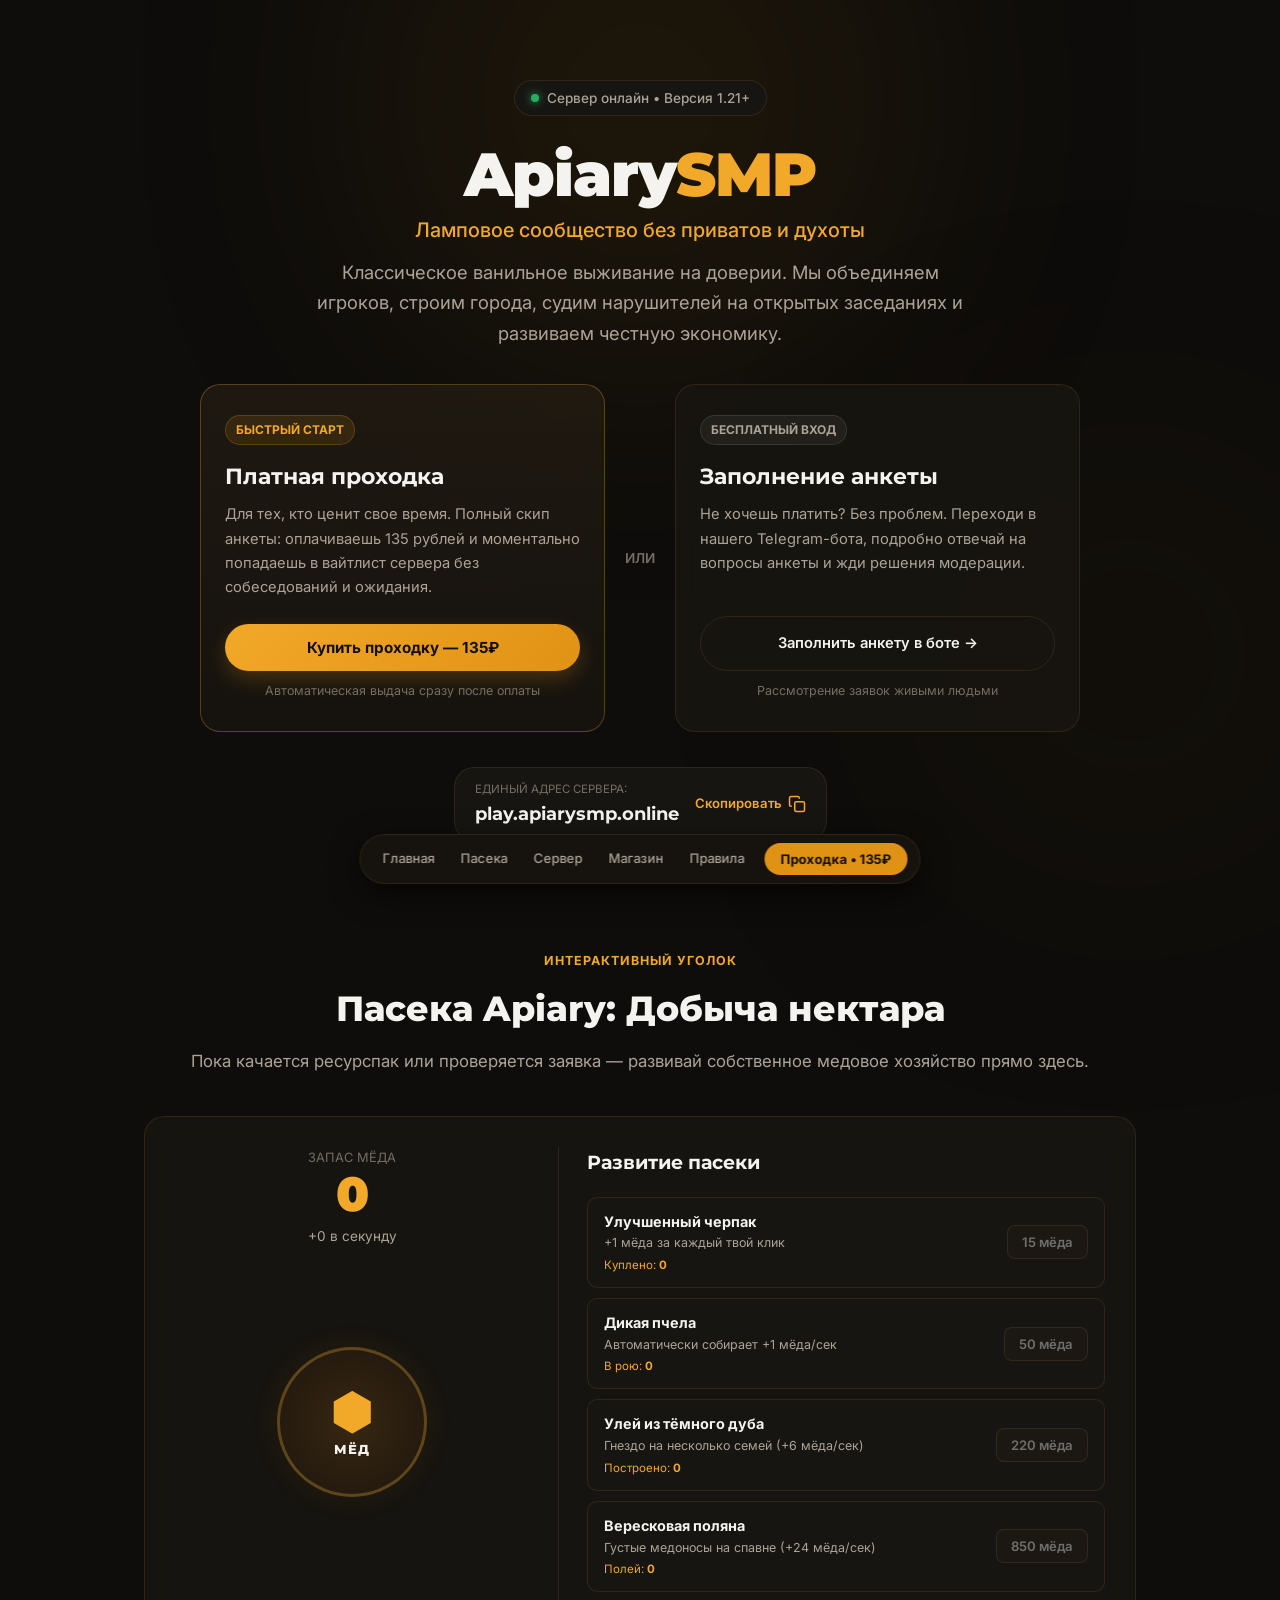
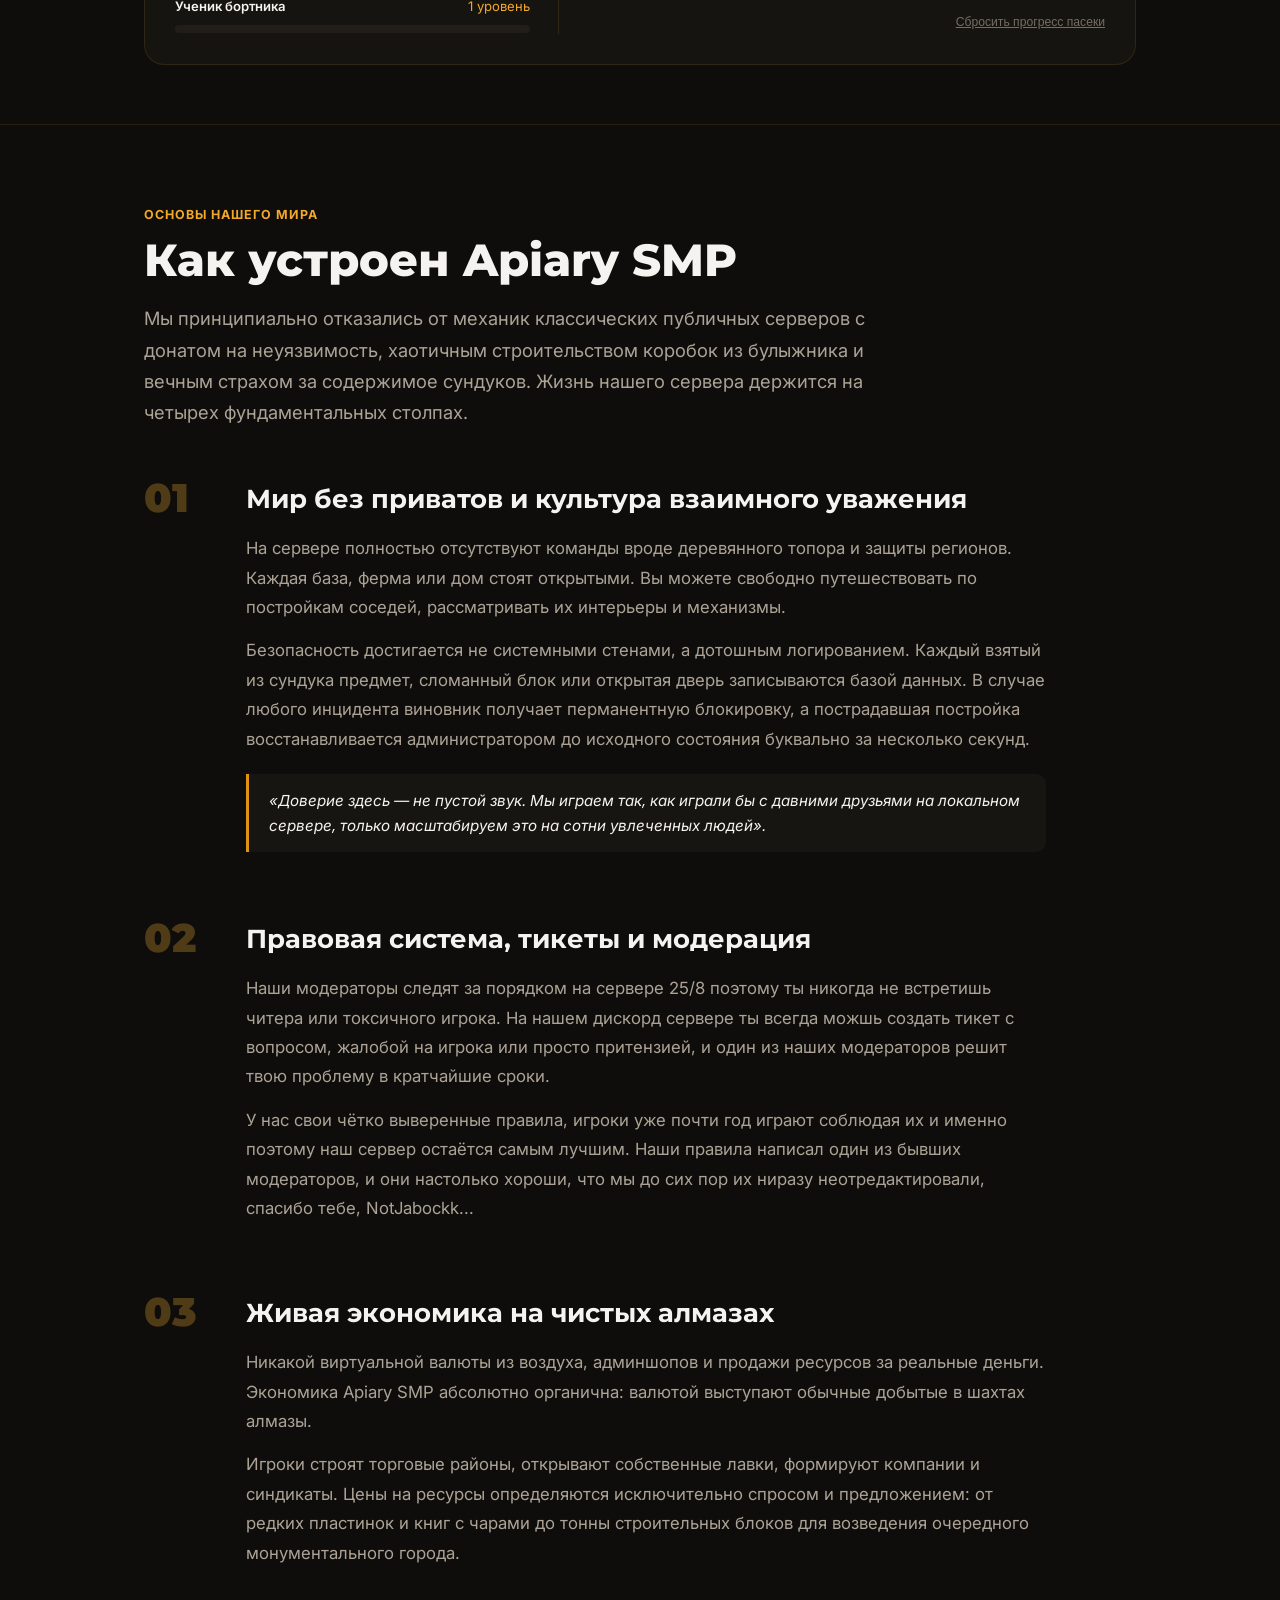
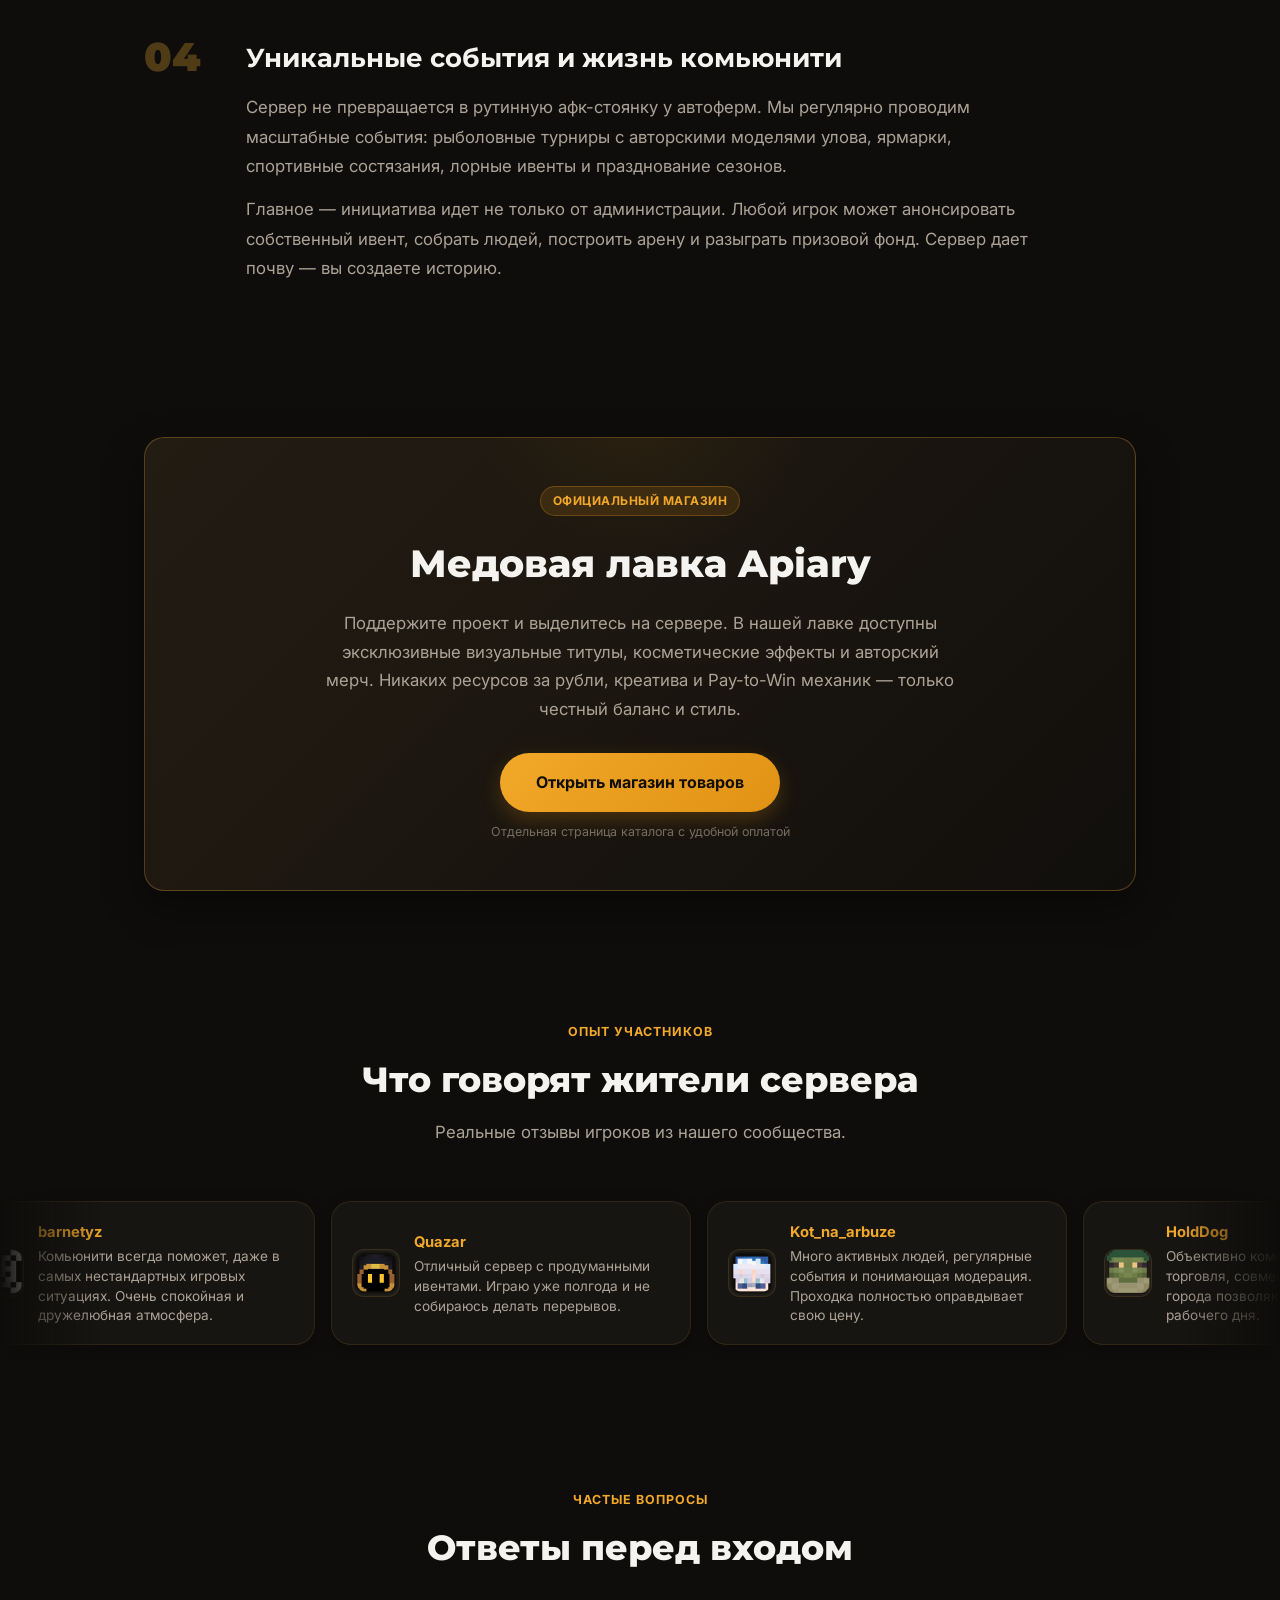
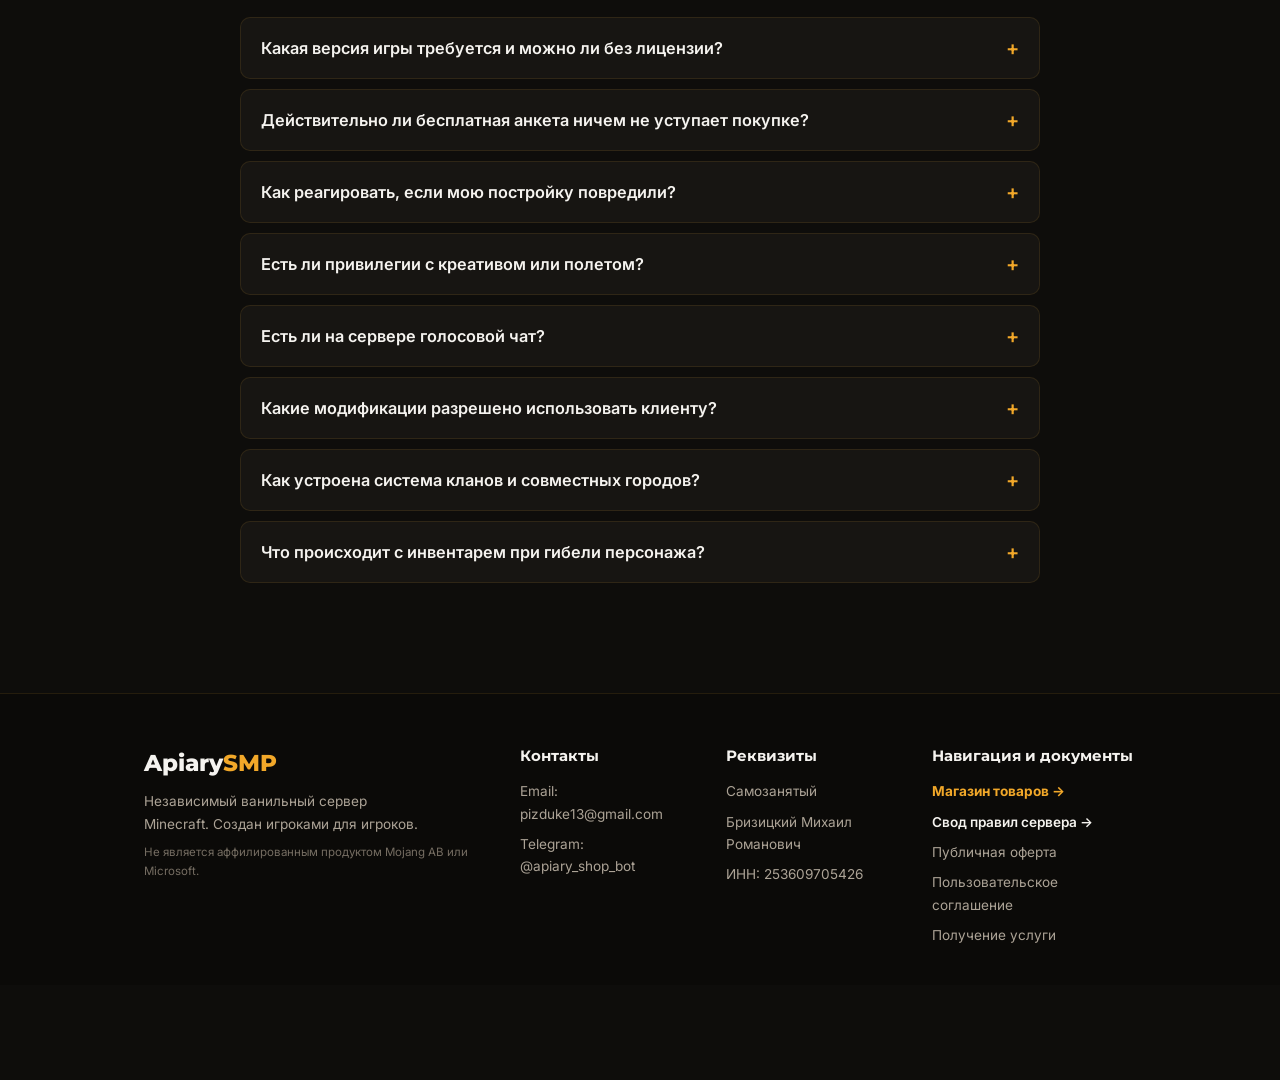
==== commit 1c37a0ca: "супер масштабная обнова йоу" ====
--- a/index.html
+++ b/index.html
@@ -7,235 +7,554 @@
     <link rel="stylesheet" href="./style.css">
     <link rel="preconnect" href="https://fonts.googleapis.com">
     <link rel="preconnect" href="https://fonts.gstatic.com" crossorigin>
-    <link href="https://fonts.googleapis.com/css2?family=Inter:wght@300;400;600;700;900&family=Montserrat:wght@400;700;900&display=swap" rel="stylesheet">
+    <link href="https://fonts.googleapis.com/css2?family=Inter:wght@300;400;500;600;700&family=Montserrat:wght@600;700;800;900&display=swap" rel="stylesheet">
 </head>
 <body>
-    <main class="hero-section">
-        <div class="hero-content scroll-anim">
-            <h1 class="hero-title">ApiarySMP <span class="highlight">Жужжим вместе</span></h1>
-            <p class="hero-text">
-                Сервер с развивающимся сообществом — это не просто ванилла. 
-                Увлекательные ивенты, внутренние суды и качественная модерация. 
-                Присоединяйся к нам прямо сейчас!
+
+    <div class="ambient-spot ambient-spot-1"></div>
+    <div class="ambient-spot ambient-spot-2"></div>
+
+    <!-- ПЕРВЫЙ ЭКРАН -->
+    <header class="hero-section" id="top">
+        <div class="site-container">
+            
+            <div class="server-status-tag" id="statusPill">
+                <span class="status-dot"></span>
+                <span id="statusLabel">Опрашиваем сервер...</span>
+            </div>
+
+            <h1 class="hero-header">
+                Apiary<span class="text-accent">SMP</span>
+                <span class="hero-subhead">Ламповое сообщество без приватов и духоты</span>
+            </h1>
+
+            <p class="hero-lead">
+                Классическое ванильное выживание на доверии. Мы объединяем игроков, 
+                строим города, судим нарушителей на открытых заседаниях и развиваем честную экономику.
             </p>
+
+            <div class="access-ways-container">
+                <div class="access-way-card way-paid">
+                    <div class="way-badge">Быстрый старт</div>
+                    <h3>Платная проходка</h3>
+                    <p class="way-desc">
+                        Для тех, кто ценит свое время. Полный скип анкеты: оплачиваешь 135 рублей и моментально попадаешь в вайтлист сервера без собеседований и ожидания.
+                    </p>
+                    <button class="btn-primary" onclick="openModal()">
+                        Купить проходку — 135₽
+                    </button>
+                    <span class="way-note">Автоматическая выдача сразу после оплаты</span>
+                </div>
+
+                <div class="access-way-divider">
+                    <span>или</span>
+                </div>
+
+                <div class="access-way-card way-free">
+                    <div class="way-badge badge-neutral">Бесплатный вход</div>
+                    <h3>Заполнение анкеты</h3>
+                    <p class="way-desc">
+                        Не хочешь платить? Без проблем. Переходи в нашего Telegram-бота, подробно отвечай на вопросы анкеты и жди решения модерации.
+                    </p>
+                    <a href="https://t.me/apiary_shop_bot" target="_blank" rel="noopener noreferrer" class="btn-outline">
+                        Заполнить анкету в боте →
+                    </a>
+                    <span class="way-note">Рассмотрение заявок живыми людьми</span>
+                </div>
+            </div>
+
+            <div class="hub-ip-box" onclick="copyIP(this)">
+                <div class="ip-meta">
+                    <span class="ip-title">Единый адрес сервера:</span>
+                    <span class="ip-code" id="ipValue">play.apiarysmp.online</span>
+                </div>
+                <div class="ip-action">
+                    <span class="ip-action-text">Скопировать</span>
+                    <svg width="18" height="18" viewBox="0 0 24 24" fill="none" stroke="currentColor" stroke-width="2">
+                        <rect x="9" y="9" width="13" height="13" rx="2" ry="2"></rect>
+                        <path d="M5 15H4a2 2 0 0 1-2-2V4a2 2 0 0 1 2-2h9a2 2 0 0 1 2 2v1"></path>
+                    </svg>
+                </div>
+            </div>
+
+        </div>
+    </header>
+
+    <!-- МИНИ-ИГРА ПАСЕКА -->
+    <section class="game-section" id="game">
+        <div class="site-container">
+            <div class="section-heading text-left">
+                <span class="section-kicker">Интерактивный уголок</span>
+                <h2 class="section-headline">Пасека Apiary: Добыча нектара</h2>
+                <p class="section-subtext">Пока качается ресурспак или проверяется заявка — развивай собственное медовое хозяйство прямо здесь.</p>
+            </div>
+
+            <div class="game-board">
+                <div class="clicker-pane">
+                    <div class="honey-counter-box">
+                        <span class="counter-label">Запас мёда</span>
+                        <span class="counter-val" id="honeyCount">0</span>
+                        <span class="hps-val" id="hpsDisplay">+0 в секунду</span>
+                    </div>
+
+                    <div class="clicker-interactive-wrap">
+                        <button class="honeycomb-btn" id="hiveClicker" aria-label="Собрать мёд">
+                            <span class="hive-symbol">⬢</span>
+                            <span class="hive-core">МЁД</span>
+                        </button>
+                    </div>
+
+                    <div class="player-rank-bar">
+                        <div class="rank-info">
+                            <span class="rank-name" id="rankName">Ученик бортника</span>
+                            <span class="rank-level" id="rankLevel">1 уровень</span>
+                        </div>
+                        <div class="progress-track">
+                            <div class="progress-fill" id="rankProgress"></div>
+                        </div>
+                    </div>
+                </div>
+
+                <div class="shop-pane">
+                    <h3 class="shop-title">Развитие пасеки</h3>
+                    <div class="upgrades-stack">
+                        
+                        <div class="upgrade-row" id="upgClick">
+                            <div class="upgrade-info">
+                                <strong>Улучшенный черпак</strong>
+                                <span>+1 мёда за каждый твой клик</span>
+                                <span class="upgrade-owned">Куплено: <b id="lvlClick">0</b></span>
+                            </div>
+                            <button class="btn-buy" onclick="buyUpgrade('click')">
+                                <span class="buy-cost" id="costClick">15</span> мёда
+                            </button>
+                        </div>
+
+                        <div class="upgrade-row" id="upgBees">
+                            <div class="upgrade-info">
+                                <strong>Дикая пчела</strong>
+                                <span>Автоматически собирает +1 мёда/сек</span>
+                                <span class="upgrade-owned">В рою: <b id="lvlBees">0</b></span>
+                            </div>
+                            <button class="btn-buy" onclick="buyUpgrade('bees')">
+                                <span class="buy-cost" id="costBees">50</span> мёда
+                            </button>
+                        </div>
+
+                        <div class="upgrade-row" id="upgHive">
+                            <div class="upgrade-info">
+                                <strong>Улей из тёмного дуба</strong>
+                                <span>Гнездо на несколько семей (+6 мёда/сек)</span>
+                                <span class="upgrade-owned">Построено: <b id="lvlHive">0</b></span>
+                            </div>
+                            <button class="btn-buy" onclick="buyUpgrade('hive')">
+                                <span class="buy-cost" id="costHive">220</span> мёда
+                            </button>
+                        </div>
+
+                        <div class="upgrade-row" id="upgField">
+                            <div class="upgrade-info">
+                                <strong>Вересковая поляна</strong>
+                                <span>Густые медоносы на спавне (+24 мёда/сек)</span>
+                                <span class="upgrade-owned">Полей: <b id="lvlField">0</b></span>
+                            </div>
+                            <button class="btn-buy" onclick="buyUpgrade('field')">
+                                <span class="buy-cost" id="costField">850</span> мёда
+                            </button>
+                        </div>
+
+                    </div>
+                    
+                    <div class="game-footer-actions">
+                        <button class="btn-text-subtle" onclick="resetGameProgress()">Сбросить прогресс пасеки</button>
+                    </div>
+                </div>
+            </div>
+        </div>
+    </section>
+
+    <!-- О СЕРВЕРЕ -->
+    <article class="narrative-section" id="story">
+        <div class="site-container">
+            <header class="narrative-header">
+                <span class="section-kicker">Основы нашего мира</span>
+                <h2 class="narrative-title">Как устроен Apiary SMP</h2>
+                <p class="narrative-summary">
+                    Мы принципиально отказались от механик классических публичных серверов с донатом на неуязвимость, 
+                    хаотичным строительством коробок из булыжника и вечным страхом за содержимое сундуков. 
+                    Жизнь нашего сервера держится на четырех фундаментальных столпах.
+                </p>
+            </header>
+
+            <div class="story-chapters">
+
+                <section class="chapter-block">
+                    <div class="chapter-marker">01</div>
+                    <div class="chapter-body">
+                        <h3 class="chapter-heading">Мир без приватов и культура взаимного уважения</h3>
+                        <p>
+                            На сервере полностью отсутствуют команды вроде деревянного топора и защиты регионов. 
+                            Каждая база, ферма или дом стоят открытыми. Вы можете свободно путешествовать по постройкам соседей, 
+                            рассматривать их интерьеры и механизмы.
+                        </p>
+                        <p>
+                            Безопасность достигается не системными стенами, а дотошным логированием. Каждый взятый из сундука предмет, 
+                            сломанный блок или открытая дверь записываются базой данных. В случае любого инцидента виновник 
+                            получает перманентную блокировку, а пострадавшая постройка восстанавливается администратором 
+                            до исходного состояния буквально за несколько секунд.
+                        </p>
+                        <blockquote class="chapter-quote">
+                            «Доверие здесь — не пустой звук. Мы играем так, как играли бы с давними друзьями на локальном сервере, 
+                            только масштабируем это на сотни увлеченных людей».
+                        </blockquote>
+                    </div>
+                </section>
+
+                <section class="chapter-block">
+                    <div class="chapter-marker">02</div>
+                    <div class="chapter-body">
+                        <h3 class="chapter-heading">Правовая система, тикеты и модерация</h3>
+                        <p>
+                            Наши модераторы следят за порядком на сервере 25/8 поэтому ты никогда не встретишь читера или токсичного игрока.
+                            На нашем дискорд сервере ты всегда можшь создать тикет с вопросом, жалобой на игрока или просто притензией, и один
+                            из наших модераторов решит твою проблему в кратчайшие сроки.
+                        </p>
+                        <p>
+                            У нас свои чётко выверенные правила, игроки уже почти год играют соблюдая их и именно поэтому наш сервер остаётся самым лучшим.
+                            Наши правила написал один из бывших модераторов, и они настолько хороши, что мы до сих пор их ниразу неотредактировали, спасибо тебе,
+                            NotJabockk...
+                        </p>
+                    </div>
+                </section>
+
+                <section class="chapter-block">
+                    <div class="chapter-marker">03</div>
+                    <div class="chapter-body">
+                        <h3 class="chapter-heading">Живая экономика на чистых алмазах</h3>
+                        <p>
+                            Никакой виртуальной валюты из воздуха, админшопов и продажи ресурсов за реальные деньги. 
+                            Экономика Apiary SMP абсолютно органична: валютой выступают обычные добытые в шахтах алмазы.
+                        </p>
+                        <p>
+                            Игроки строят торговые районы, открывают собственные лавки, формируют компании и синдикаты. 
+                            Цены на ресурсы определяются исключительно спросом и предложением: от редких пластинок и книг 
+                            с чарами до тонны строительных блоков для возведения очередного монументального города.
+                        </p>
+                    </div>
+                </section>
+
+                <section class="chapter-block">
+                    <div class="chapter-marker">04</div>
+                    <div class="chapter-body">
+                        <h3 class="chapter-heading">Уникальные события и жизнь комьюнити</h3>
+                        <p>
+                            Сервер не превращается в рутинную афк-стоянку у автоферм. Мы регулярно проводим масштабные события: 
+                            рыболовные турниры с авторскими моделями улова, ярмарки, спортивные состязания, лорные ивенты 
+                            и празднование сезонов.
+                        </p>
+                        <p>
+                            Главное — инициатива идет не только от администрации. Любой игрок может анонсировать собственный 
+                            ивент, собрать людей, построить арену и разыграть призовой фонд. Сервер дает почву — вы создаете историю.
+                        </p>
+                    </div>
+                </section>
+
+            </div>
+        </div>
+    </article>
+
+    <!-- СЕКЦИЯ МАГАЗИНА -->
+    <section class="shop-promo-section" id="shop">
+        <div class="site-container">
+            <div class="shop-promo-card">
+                <div class="shop-promo-glow"></div>
+                <div class="shop-promo-badge">Официальный магазин</div>
+                <h2 class="shop-promo-title">Медовая лавка Apiary</h2>
+                <p class="shop-promo-text">
+                    Поддержите проект и выделитесь на сервере. В нашей лавке доступны эксклюзивные визуальные титулы, 
+                    косметические эффекты и авторский мерч. Никаких ресурсов за рубли, креатива и Pay-to-Win механик — 
+                    только честный баланс и стиль.
+                </p>
+                <div class="shop-promo-actions">
+                    <a href="shop.html" class="btn-primary shop-cta-btn">
+                        Открыть магазин товаров
+                    </a>
+                    <span class="shop-promo-note">Отдельная страница каталога с удобной оплатой</span>
+                </div>
+            </div>
+        </div>
+    </section>
+
+    <!-- ОТЗЫВЫ -->
+    <section class="reviews-section" id="reviews">
+        <div class="site-container">
+            <div class="section-heading">
+                <span class="section-kicker">Опыт участников</span>
+                <h2 class="section-headline">Что говорят жители сервера</h2>
+                <p class="section-subtext">Реальные отзывы игроков из нашего сообщества.</p>
+            </div>
+        </div>
+
+        <div class="drag-carousel-viewport" id="reviewsViewport">
+            <div class="drag-carousel-track" id="reviewsTrack">
+                
+                <div class="review-brick">
+                    <img src="./img/skin-avatar 2.png" class="brick-avatar" alt="barnetyz" onerror="this.src='./img/skin-avatar 1.png'">
+                    <div class="brick-text">
+                        <span class="brick-author">barnetyz</span>
+                        <p>Комьюнити всегда поможет, даже в самых нестандартных игровых ситуациях. Очень спокойная и дружелюбная атмосфера.</p>
+                    </div>
+                </div>
+
+                <div class="review-brick">
+                    <img src="./img/pipiska1.png" class="brick-avatar" alt="Quazar" onerror="this.src='./img/skin-avatar 1.png'">
+                    <div class="brick-text">
+                        <span class="brick-author">Quazar</span>
+                        <p>Отличный сервер с продуманными ивентами. Играю уже полгода и не собираюсь делать перерывов.</p>
+                    </div>
+                </div>
+
+                <div class="review-brick">
+                    <img src="./img/pipiska2.png" class="brick-avatar" alt="Kot_na_arbuze" onerror="this.src='./img/skin-avatar 1.png'">
+                    <div class="brick-text">
+                        <span class="brick-author">Kot_na_arbuze</span>
+                        <p>Много активных людей, регулярные события и понимающая модерация. Проходка полностью оправдывает свою цену.</p>
+                    </div>
+                </div>
+
+                <div class="review-brick">
+                    <img src="./img/skin-avatar 1.png" class="brick-avatar" alt="HoldDog">
+                    <div class="brick-text">
+                        <span class="brick-author">HoldDog</span>
+                        <p>Объективно комфортный сервер: торговля, совместные стройки и города позволяют отдыхать после рабочего дня.</p>
+                    </div>
+                </div>
+
+                <div class="review-brick">
+                    <img src="./img/skin-avatar (2) 1.png" class="brick-avatar" alt="NesquickWithBeer" onerror="this.src='./img/skin-avatar 1.png'">
+                    <div class="brick-text">
+                        <span class="brick-author">NesquickWithBeer</span>
+                        <p>Честная ванилла со своей уютной медовой эстетикой. Новички осваиваются быстро.</p>
+                    </div>
+                </div>
+
+                <div class="review-brick">
+                    <img src="./img/Rectangle 5.png" class="brick-avatar" alt="stazhr" onerror="this.src='./img/skin-avatar 1.png'">
+                    <div class="brick-text">
+                        <span class="brick-author">stazhr</span>
+                        <p>Приятный сервер со своим узнаваемым стилем и доброжелательными соседями.</p>
+                    </div>
+                </div>
+
+                <div class="review-brick">
+                    <img src="./img/pipiska4.png" class="brick-avatar" alt="Arhigis" onerror="this.src='./img/skin-avatar 1.png'">
+                    <div class="brick-text">
+                        <span class="brick-author">Arhigis</span>
+                        <p>Атмосфера вечерних посиделок в голосовом канале и масштабные стройки возвращают былой интерес к игре.</p>
+                    </div>
+                </div>
+
+            </div>
+        </div>
+    </section>
+
+    <!-- FAQ -->
+    <section class="faq-section" id="faq">
+        <div class="site-container">
+            <div class="section-heading">
+                <span class="section-kicker">Частые вопросы</span>
+                <h2 class="section-headline">Ответы перед входом</h2>
+            </div>
+
+            <div class="faq-list">
+                
+                <div class="faq-unit">
+                    <button class="faq-header-btn">
+                        <span>Какая версия игры требуется и можно ли без лицензии?</span>
+                        <span class="faq-sign">+</span>
+                    </button>
+                    <div class="faq-dropdown">
+                        <div class="faq-text">
+                            Мы работаем на актуальной версии Minecraft Java Edition 1.21+. На сервер можно заходить как с официальной учетной записи Microsoft, так и через проверенные сторонние лаунчеры.
+                        </div>
+                    </div>
+                </div>
+
+                <div class="faq-unit">
+                    <button class="faq-header-btn">
+                        <span>Действительно ли бесплатная анкета ничем не уступает покупке?</span>
+                        <span class="faq-sign">+</span>
+                    </button>
+                    <div class="faq-dropdown">
+                        <div class="faq-text">
+                            Абсолютно ничем. Права у всех игроков равны. Проходка за 135 рублей — это инструмент экономии времени для тех, кто не хочет ждать проверки своей заявки модераторами.
+                        </div>
+                    </div>
+                </div>
+
+                <div class="faq-unit">
+                    <button class="faq-header-btn">
+                        <span>Как реагировать, если мою постройку повредили?</span>
+                        <span class="faq-sign">+</span>
+                    </button>
+                    <div class="faq-dropdown">
+                        <div class="faq-text">
+                            Достаточно сразу открыть тикет в канале поддержки. Модераторы проверят логи конкретных координат, установят виновника, выдадут наказание и откатят урон без потерь для вас.
+                        </div>
+                    </div>
+                </div>
+
+                <div class="faq-unit">
+                    <button class="faq-header-btn">
+                        <span>Есть ли привилегии с креативом или полетом?</span>
+                        <span class="faq-sign">+</span>
+                    </button>
+                    <div class="faq-dropdown">
+                        <div class="faq-text">
+                            Нет и не планируется. У нас нет Pay-to-Win механик. Даже администрация проекта добывает ресурсы вручную во время обычной игры.
+                        </div>
+                    </div>
+                </div>
+
+                <div class="faq-unit">
+                    <button class="faq-header-btn">
+                        <span>Есть ли на сервере голосовой чат?</span>
+                        <span class="faq-sign">+</span>
+                    </button>
+                    <div class="faq-dropdown">
+                        <div class="faq-text">
+                            Да, у нас установлен плагин на позиционный голосовой чат (Simple Voice Chat). Вы слышите игроков в зависимости от расстояния и направления в пространстве, а также можете общаться шепотом или создавать групповые рации.
+                        </div>
+                    </div>
+                </div>
+
+                <div class="faq-unit">
+                    <button class="faq-header-btn">
+                        <span>Какие модификации разрешено использовать клиенту?</span>
+                        <span class="faq-sign">+</span>
+                    </button>
+                    <div class="faq-dropdown">
+                        <div class="faq-text">
+                            Разрешены любые оптимизаторы (Sodium, Iris, Lithium), шейдеры, схематики Litematica (без функций авто-принтера) и информационные мини-карты без отображения пещер и других игроков.
+                        </div>
+                    </div>
+                </div>
+
+                <div class="faq-unit">
+                    <button class="faq-header-btn">
+                        <span>Как устроена система кланов и совместных городов?</span>
+                        <span class="faq-sign">+</span>
+                    </button>
+                    <div class="faq-dropdown">
+                        <div class="faq-text">
+                            На сервере действует открытая клановая система. Создать объединение можно от 3 человек через тикет в поддержке. Вы можете очертить территорию общего поселения, строить общую инфраструктуру и вести дипломатию с другими городами.
+                        </div>
+                    </div>
+                </div>
+
+                <div class="faq-unit">
+                    <button class="faq-header-btn">
+                        <span>Что происходит с инвентарем при гибели персонажа?</span>
+                        <span class="faq-sign">+</span>
+                    </button>
+                    <div class="faq-dropdown">
+                        <div class="faq-text">
+                            Действует стандартная ванильная механика: вещи выпадают на месте гибели. Правила сервера строго запрещают другим игрокам присваивать чужой лут со смертей — если кто-то подобрал ваши ресурсы, он обязан вернуть их владельцу.
+                        </div>
+                    </div>
+                </div>
+
+            </div>
+        </div>
+    </section>
+
+    <!-- ПОДВАЛ -->
+    <footer class="footer-wrap">
+        <div class="site-container">
+            <div class="footer-grid">
+                <div class="footer-cell cell-brand">
+                    <div class="footer-logo">Apiary<span class="text-accent">SMP</span></div>
+                    <p class="footer-desc">Независимый ванильный сервер Minecraft. Создан игроками для игроков.</p>
+                    <span class="footer-legal-note">Не является аффилированным продуктом Mojang AB или Microsoft.</span>
+                </div>
+
+                <div class="footer-cell">
+                    <h4>Контакты</h4>
+                    <p>Email: <a href="mailto:pizduke13@gmail.com">pizduke13@gmail.com</a></p>
+                    <p>Telegram: <a href="https://t.me/apiary_shop_bot" target="_blank" rel="noopener">@apiary_shop_bot</a></p>
+                </div>
+
+                <div class="footer-cell">
+                    <h4>Реквизиты</h4>
+                    <p>Самозанятый</p>
+                    <p>Бризицкий Михаил Романович</p>
+                    <p>ИНН: 253609705426</p>
+                </div>
+
+                <div class="footer-cell">
+                    <h4>Навигация и документы</h4>
+                    <a href="shop.html" class="footer-link link-shop">Магазин товаров →</a>
+                    <a href="rules-main.html" class="footer-link link-rules">Свод правил сервера →</a>
+                    <a href="#" class="footer-link" data-modal="offerModal">Публичная оферта</a>
+                    <a href="#" class="footer-link" data-modal="termsModal">Пользовательское соглашение</a>
+                    <a href="#" class="footer-link" data-modal="deliveryModal">Получение услуги</a>
+                </div>
+            </div>
+        </div>
+    </footer>
+
+    <!-- ПЛАВАЮЩАЯ НАВИГАЦИЯ -->
+    <nav class="bottom-dock" aria-label="Быстрая навигация">
+        <a href="#top" class="dock-action" title="В начало страницы">
+            <span class="dock-txt">Главная</span>
+        </a>
+        <a href="#game" class="dock-action" title="Пасека">
+            <span class="dock-txt">Пасека</span>
+        </a>
+        <a href="#story" class="dock-action" title="Об устройстве">
+            <span class="dock-txt">Сервер</span>
+        </a>
+        <a href="#shop" class="dock-action" title="Магазин">
+            <span class="dock-txt">Магазин</span>
+        </a>
+        <a href="rules-main.html" class="dock-action" title="Правила">
+            <span class="dock-txt">Правила</span>
+        </a>
+        <button class="dock-highlight-btn" onclick="openModal()">
+            Проходка • 135₽
+        </button>
+    </nav>
+
+    <!-- МОДАЛКА ОПЛАТЫ -->
+    <div id="modalOverlay" class="overlay">
+        <div class="sheet-modal">
+            <span class="close-button" id="closeModal">&times;</span>
+            <div class="modal-pretitle">Моментальный пропуск</div>
+            <h2 class="modal-title">Проходка на ApiarySMP</h2>
+            <p class="modal-pricing">Стоимость: <strong id="itemPrice">135₽</strong></p>
             
-            <div class="hero-actions">
-                <div class="btn-group">
-                    <button class="hero-btn" onclick="openModal()">Присоединиться</button>
-                    
-                    <div class="free-pass-block">
-                        <a href="https://t.me/apiary_shop_bot" 
-                           target="_blank" 
-                           rel="noopener noreferrer" 
-                           class="free-pass-link">
-                            Получить бесплатную проходку (Заполнить анкету) →
-                        </a>
-                    </div>
-                </div>
-
-                <div class="ip-copy-block">
-    <span id="ipText">play.apiarysmp.online</span>
-    <span id="ipHint" class="ip-hint" onclick="copyHubIP('play.apiarysmp.online', this)">Нажми, чтобы скопировать</span>
-</div>
-            </div>
-        </div>
-        
-        <div class="hero-decor scroll-anim">
-            <img src="./img/NeonMain.svg" class="neon-glow" alt="">
-            <img src="./img/буэно3 1.svg" class="bee-float" alt="Bee">
-        </div>
-    </main>
-
-    <div class="hub-banner scroll-anim">
-        <div class="hub-banner-content">
-            <h3>ОДИН IP — ЕДИНЫЙ ХАБ</h3>
-            <p>Для игры на любом из режимов используй IP: <strong>play.apiarysmp.online</strong></p>
-            <p class="hub-subtext">Заходи в хаб бесплатно. Доступ на ванильный Apiary SMP требует наличия проходки, остальные режимы — открыты для всех!</p>
+            <form id="paymentForm">
+                <input type="hidden" name="item_type" id="itemType" value="pass">
+                
+                <div class="form-row">
+                    <label for="nickField">Игровой никнейм Minecraft</label>
+                    <input type="text" id="nickField" name="nickname" class="sheet-input" placeholder="Например: Notch" required autocomplete="off">
+                </div>
+
+                <div class="form-row">
+                    <label for="promoField">Промокод автора (если есть)</label>
+                    <input type="text" id="promoField" name="promocode" class="sheet-input" placeholder="Необязательно">
+                </div>
+
+                <button type="submit" class="modal-submit-btn">Оплатить и скипнуть анкету</button>
+            </form>
+            <span class="modal-footnote">Доступ выдается автоматически после завершения транзакции.</span>
         </div>
     </div>
 
-    <!-- СЕКЦИЯ РЕЖИМОВ -->
-    <section id="servers-portals" class="servers-portals">
-        <div class="container portals-wrapper">
-            <h2 class="carousel-section-title">Наши режимы</h2>
-            
-            <div class="portals-grid">
-                <!-- Карточка 1: Apiary SMP -->
-                <div class="portal-card smp-card" data-bg="#1a1400" onclick="openModeModal('smp', event)">
-                    <div class="card-glow"></div>
-                    <img src="assets/main_render.png" alt="Apiary SMP" class="portal-render">
-                    <div class="portal-content">
-                        <h3>Apiary SMP</h3>
-                        <div class="badges">
-                            <span class="badge">Java 1.21+</span>
-                            <span class="badge badge-gold">Платный</span>
-                            <span class="badge badge-green">Без грифа</span>
-                        </div>
-                        <p class="portal-desc">Ламповое ванильное выживание без приватов. Строй масштабные города, развивай экономику и участвуй в жизни дружного комьюнити.</p>
-                        <ul class="features-list">
-                            <li>Кастомные плагины</li>
-                            <li>Живая экономика</li>
-                            <li>Уникальные ивенты</li>
-                        </ul>
-                        <button class="portal-btn btn-smp" onclick="openModal()">Купить проходку</button>
-                        <span class="rules-link">Кликни на карточку для подробностей</span>
-                    </div>
-                </div>
-
-                <!-- Карточка 2: Apiary Sky -->
-                <div class="portal-card sky-card" data-bg="#000d1a" onclick="openModeModal('sky', event)">
-                    <div class="card-glow"></div>
-                    <img src="assets/mini_render.png" alt="Apiary Sky" class="portal-render">
-                    <div class="portal-content">
-                        <h3>Apiary Sky</h3>
-                        <div class="badges">
-                            <span class="badge">Java 1.21+</span>
-                            <span class="badge badge-blue">OneBlock</span>
-                        </div>
-                        <p class="portal-desc">Начни выживание на одном блоке в бескрайнем небе. Улучшай остров, открывай новые фазы и торгуй с игроками.</p>
-                        <ul class="features-list">
-                            <li>Уникальные фазы</li>
-                            <li>Система квестов</li>
-                            <li>Полноценный рынок</li>
-                        </ul>
-                        <button class="portal-btn btn-sky" onclick="copyHubIP('play.apiarysmp.online', this)">Скопировать IP</button>
-                        <span class="rules-link">Кликни на карточку для подробностей</span>
-                    </div>
-                </div>
-
-                <!-- Карточка 3: Apiary Hard -->
-                <div class="portal-card hard-card" data-bg="#1a0505" onclick="openModeModal('hard', event)">
-                    <div class="card-glow"></div>
-                    <img src="assets/hard_render.png" alt="Apiary Hard" class="portal-render">
-                    <div class="portal-content">
-                        <h3>Apiary Hard</h3>
-                        <div class="badges">
-                            <span class="badge">Java 1.21+</span>
-                            <span class="badge badge-red">Хардкор</span>
-                            <span class="badge badge-dark">Гриф</span>
-                        </div>
-                        <p class="portal-desc">Настоящий ванильный режим хардкора, где смерть = гарантированная потеря абсолютно всего.</p>
-                        <ul class="features-list">
-                            <li>Разрешен гриф</li>
-                            <li>Повышенная сложность</li>
-                            <li>Разрешено PvP</li>
-                        </ul>
-                        <button class="portal-btn btn-hard disabled">Скоро открытие (21 августа)</button>
-                        <span class="rules-link">Кликни на карточку для подробностей</span>
-                    </div>
-                </div>
-            </div>
-        </div>
-    </section>
-
-    <!-- СЕКЦИЯ ОТЗЫВОВ -->
-    <section class="reviews-section scroll-anim">
-        <h2 class="carousel-section-title">Отзывы наших пчелок</h2>
-        <div class="slider-window" id="reviewsSlider">
-            <div class="slider-track" id="reviewsTrack">
-                <div class="review-card"><img src="./img/skin-avatar 2.png" class="card-avatar" alt=""><div class="card-body"><h4 class="username">barnetyz</h4><p class="review-text">комьюнити поможет даже с тяжелыми наркотиками</p></div></div>
-                <div class="review-card"><img src="./img/pipiska1.png" class="card-avatar" alt=""><div class="card-body"><h4 class="username">Quazar</h4><p class="review-text">Крутой сервер с очень интересными ивентами, играю уже полгода и хочу продолжать играть дальше</p></div></div>
-                <div class="review-card"><img src="./img/pipiska2.png" class="card-avatar" alt=""><div class="card-body"><h4 class="username">Kot_na_arbuze</h4><p class="review-text">Крутой сервер много активных игроков, ивентов и хорошая администрация проходка стоит своих денег</p></div></div>
-                <div class="review-card"><img src="./img/skin-avatar 1.png" class="card-avatar" alt=""><div class="card-body"><h4 class="username">HoldDog</h4><p class="review-text">Объективно, сервер подходит для игры: коммуникация с игроками, ивенты, торговля, города и т.д. позволяют провести время с наслаждением.</p></div></div>
-                <div class="review-card"><img src="./img/skin-avatar (2) 1.png" class="card-avatar" alt=""><div class="card-body"><h4 class="username">NesquickWithBeer</h4><p class="review-text">Клевый ванильный сервер!</p></div></div>
-                <div class="review-card"><img src="./img/Rectangle 5.png" class="card-avatar" alt=""><div class="card-body"><h4 class="username">stazhr</h4><p class="review-text">Прикольный сервер со своим вайбом пчел 🐝</p></div></div>
-                <div class="review-card"><img src="./img/skin-avatar (4) 1.png" class="card-avatar" alt=""><div class="card-body"><h4 class="username">timofokerr</h4><p class="review-text">Не сервере проводятся интересные ивенты,хорошее комьюнити и средний онлайн,жить не смогу без этого сервера,с любовью</p></div></div>
-                <div class="review-card"><img src="./img/pipiska3.png" class="card-avatar" alt=""><div class="card-body"><h4 class="username">millet1911</h4><p class="review-text">сервер добротный,ивенты придумываю я,значит и они улетные,пять звёзд</p></div></div>
-                <div class="review-card"><img src="./img/pipiska4.png" class="card-avatar" alt=""><div class="card-body"><h4 class="username">Arhigis</h4><p class="review-text">Круглосуточная дойка пчел вернула мне отца в семью</p></div></div>
-            </div>
-        </div>
-    </section>
-
-    <!-- СЕКЦИЯ FAQ -->
-    <section class="faq-section scroll-anim">
-        <h2 class="carousel-section-title">Частые вопросы</h2>
-        <div class="faq-container">
-            <div class="faq-item">
-                <div class="faq-header">
-                    <h3>В чём уникальность ApiarySMP?</h3>
-                    <span class="faq-icon">+</span>
-                </div>
-                <div class="faq-content-wrapper">
-                    <div class="faq-content">
-                        <p>Наш сервер выделяется по-настоящему масштабными ивентами и живой экономикой. У нас нет скуки — мы регулярно проводим события, которые меняют ход игры, а комьюнити настолько дружелюбное, что поможет освоиться любому новичку.</p>
-                    </div>
-                </div>
-            </div>
-
-            <div class="faq-item">
-                <div class="faq-header">
-                    <h3>Как администрация относится к игрокам?</h3>
-                    <span class="faq-icon">+</span>
-                </div>
-                <div class="faq-content-wrapper">
-                    <div class="faq-content">
-                        <p>Никакого пафоса и ЧСВ. Наша администрация общается с игроками на равных, играет вместе с вами и решает проблемы быстро и прозрачно. У нас даже есть внутренние суды для решения конфликтов.</p>
-                    </div>
-                </div>
-            </div>
-
-            <div class="faq-item">
-                <div class="faq-header">
-                    <h3>Будут ли лаги на сервере?</h3>
-                    <span class="faq-icon">+</span>
-                </div>
-                <div class="faq-content-wrapper">
-                    <div class="faq-content">
-                        <p>Сервер стоит на собственном мощном хостинге, который работает 24/7 без перебоев. Мы тщательно оптимизируем сборку, чтобы TPS всегда держался на уровне 20, даже при массовых ивентах.</p>
-                    </div>
-                </div>
-            </div>
-
-            <div class="faq-item">
-                <div class="faq-header">
-                    <h3>Как работает донат и есть ли P2W?</h3>
-                    <span class="faq-icon">+</span>
-                </div>
-                <div class="faq-content-wrapper">
-                    <div class="faq-content">
-                        <p>На основном сервере доната, влияющего на баланс (Pay-To-Win), нет в принципе. Есть только платная проходка. На мини-сервере присутствует небольшой донат для поддержки проекта, который осуществляется удобно через нашего Telegram-бота.</p>
-                    </div>
-                </div>
-            </div>
-
-            <div class="faq-item">
-                <div class="faq-header">
-                    <h3>Что с безопасностью и грифом?</h3>
-                    <span class="faq-icon">+</span>
-                </div>
-                <div class="faq-content-wrapper">
-                    <div class="faq-content">
-                        <p>На основном и мини-сервере гриф строго запрещен! Все действия логируются. Если что-то пойдет не так, админы откатят урон за секунды. (На сервере Hard гриф разрешен — но это для любителей боли).</p>
-                    </div>
-                </div>
-            </div>
-        </div>
-    </section>
-
-    <!-- ФУТЕР И МОДАЛКИ -->
-    <footer class="footer scroll-anim">
-        <div class="footer-content">
-            <div class="footer-block">
-                <h3>Контакты</h3>
-                <p>Email: <a href="mailto:pizduke13@gmail.com">pizduke13@gmail.com</a></p>
-            </div>
-            <div class="footer-block">
-                <h3>Реквизиты</h3>
-                <p>Самозанятый</p>
-                <p>Бризицкий Михаил Романович</p>
-                <p>ИНН: 253609705426</p>
-            </div>
-            <div class="footer-block">
-                <h3>Документы</h3>
-                <a href="#" class="footer-link" data-modal="offerModal">Публичная оферта</a>
-                <a href="#" class="footer-link" data-modal="termsModal">Пользовательское соглашение</a>
-                <a href="#" class="footer-link" data-modal="deliveryModal">Получение услуги</a>
-            </div>
-        </div>
-    </footer>
-    
+    <!-- ЮРИДИЧЕСКИЕ МОДАЛКИ -->
     <div class="overlay" id="offerModal">
-        <div class="modal large">
+        <div class="sheet-modal sheet-modal-large">
             <span class="close-button">&times;</span>
             <h2 class="modal-title">Публичная оферта</h2>
             <p class="modal-text">Настоящий документ является официальным предложением самозанятого Бризицкого Михаила Романовича (ИНН 253609705426) заключить договор на оказание цифровых услуг. <br>
@@ -244,7 +563,7 @@
     </div>
 
     <div class="overlay" id="termsModal">
-        <div class="modal large">
+        <div class="sheet-modal sheet-modal-large">
             <span class="close-button">&times;</span>
             <h2 class="modal-title">Пользовательское соглашение</h2>
             <p class="modal-text">Оплачивая услугу, пользователь подтверждает, что ознакомлен с правилами сервера ApiarySMP и обязуется их соблюдать. <br>
@@ -253,7 +572,7 @@
     </div>
 
     <div class="overlay" id="deliveryModal">
-        <div class="modal large">
+        <div class="sheet-modal sheet-modal-large">
             <span class="close-button">&times;</span>
             <h2 class="modal-title">Получение услуги</h2>
             <p class="modal-text">После успешной оплаты доступ к серверу предоставляется автоматически или вручную администратором.<br>
@@ -261,31 +580,8 @@
         </div>
     </div>
 
-    <!-- Модалка оплаты -->
-    <div id="modalOverlay" class="overlay">
-        <div class="modal">
-            <span class="close-button" id="closeModal">&times;</span>
-            <h2 class="modal-title">Вход на сервер</h2>
-            <p class="modal-price">Стоимость: <span id="itemPrice">135₽ </span></p>
-            <form id="paymentForm">
-                <input type="hidden" name="item_type" id="itemType" value="pass">
-                <input type="text" name="nickname" class="modal-input" placeholder="Введите ваш ник" required>
-                <input type="text" name="promocode" class="modal-input" placeholder="Код автора (если есть)">
-                <button type="submit" class="modal-pay-button">Оплатить</button>
-            </form>
-        </div>
-    </div>
-
-    <!-- ДОБАВЛЕНА НЕДОСТАЮЩАЯ МОДАЛКА ДЛЯ РЕЖИМОВ -->
-    <div id="modeModal" class="overlay mode-modal-overlay" onclick="closeModeModal(event)">
-        <div class="modal large">
-            <span class="close-button" onclick="closeModeModal(event)">&times;</span>
-            <h2 class="modal-title" id="modeTitle">Режим</h2>
-            <div id="modeBadges" style="margin-bottom: 15px;"></div>
-            <div class="modal-text" id="modeBody"></div>
-        </div>
-    </div>
+    <div id="toastMessage" class="toast-strip"></div>
 
     <script src="./script.js"></script>
 </body>
-</html>
+</html>
--- a/style.css
+++ b/style.css
@@ -1,1154 +1,1308 @@
-/* --- СБРОС И БАЗОВЫЕ НАСТРОЙКИ --- */
+/* --- БАЗОВАЯ ПАЛИТРА И СИСТЕМНЫЕ СТИЛИ --- */
+:root {
+    --bg-deep: #0e0d0b;
+    --bg-surface: #171512;
+    --bg-surface-elevated: #211e19;
+    --bg-card: rgba(25, 22, 18, 0.82);
+
+    --border-light: rgba(220, 160, 50, 0.12);
+    --border-strong: rgba(220, 160, 50, 0.32);
+
+    --honey-primary: #e09214;
+    --honey-bright: #f2a829;
+    --honey-dull: #9a6006;
+    --honey-wash: rgba(224, 146, 20, 0.08);
+
+    --txt-main: #f5f3ef;
+    --txt-muted: #aca396;
+    --txt-subtle: #756d62;
+
+    --font-heading: 'Montserrat', sans-serif;
+    --font-body: 'Inter', sans-serif;
+
+    --radius-round: 40px;
+    --radius-block: 20px;
+    --radius-sm: 10px;
+}
+
 * {
     margin: 0;
     padding: 0;
     box-sizing: border-box;
 }
 
-body {
-    background: linear-gradient(135deg, #0f0f0f 0%, #000000 100%);
-    color: #ffffff;
-    font-family: 'Inter', sans-serif;
-    overflow-x: hidden;
-}
-
 html {
     scroll-behavior: smooth;
-}
-
-/* --- МИКРО-АНИМАЦИИ ПРИ СКРОЛЛЕ --- */
-.scroll-anim {
+    overflow-x: clip;
+    background-color: var(--bg-deep);
+}
+
+body {
+    background-color: var(--bg-deep);
+    color: var(--txt-main);
+    font-family: var(--font-body);
+    line-height: 1.65;
+    position: relative;
+    padding-bottom: 95px;
+    overflow-x: clip;
+    width: 100%;
+}
+
+section, article, header {
+    scroll-margin-top: 35px;
+}
+
+/* --- СИСТЕМА ПОЯВЛЕНИЯ ЭЛЕМЕНТОВ --- */
+.reveal {
     opacity: 0;
-    transform: translateY(40px);
-    transition: opacity 0.8s ease-out, transform 0.8s ease-out;
-}
-.scroll-anim.in-view {
+    transform: translateY(32px);
+    transition: opacity 0.8s cubic-bezier(0.16, 1, 0.3, 1), transform 0.8s cubic-bezier(0.16, 1, 0.3, 1);
+    will-change: opacity, transform;
+}
+
+.reveal.revealed {
     opacity: 1;
     transform: translateY(0);
 }
 
-/* --- ШАПКА --- */
-header {
-    max-width: 1200px;
-    margin: 40px auto 0 auto;
-    padding: 0 40px;
-    display: flex;
+.access-way-card:nth-child(3).reveal {
+    transition-delay: 0.12s;
+}
+
+.ambient-spot {
+    position: fixed;
+    border-radius: 50%;
+    filter: blur(140px);
+    pointer-events: none;
+    z-index: 0;
+    opacity: 0.32;
+}
+
+.ambient-spot-1 {
+    width: 600px;
+    height: 600px;
+    background: radial-gradient(circle, var(--honey-dull) 0%, transparent 70%);
+    top: -200px;
+    left: 50%;
+    transform: translateX(-50%);
+}
+
+.ambient-spot-2 {
+    width: 500px;
+    height: 500px;
+    background: radial-gradient(circle, #452a06 0%, transparent 70%);
+    top: 45%;
+    right: -100px;
+}
+
+.site-container {
+    max-width: 1040px;
+    margin: 0 auto;
+    padding: 0 24px;
+    position: relative;
+    z-index: 1;
+}
+
+.text-accent {
+    color: var(--honey-bright);
+}
+
+/* --- ПЕРВЫЙ ЭКРАН --- */
+.hero-section {
+    padding: 80px 0 50px;
+    text-align: center;
+    position: relative;
+    z-index: 1;
+}
+
+.server-status-tag {
+    display: inline-flex;
     align-items: center;
-}
-#Logo a {
-    font-size: 32px;
+    gap: 8px;
+    background: var(--bg-surface);
+    border: 1px solid var(--border-light);
+    padding: 6px 16px;
+    border-radius: var(--radius-round);
+    font-size: 0.85rem;
+    font-weight: 500;
+    color: var(--txt-muted);
+    margin-bottom: 24px;
+}
+
+.status-dot {
+    width: 8px;
+    height: 8px;
+    border-radius: 50%;
+    background-color: #27ae60;
+    box-shadow: 0 0 8px #27ae60;
+}
+
+.hero-header {
+    font-family: var(--font-heading);
+    font-size: clamp(2.4rem, 6vw, 3.8rem);
+    font-weight: 900;
+    line-height: 1.12;
+    letter-spacing: -1px;
+    margin-bottom: 16px;
+}
+
+.hero-subhead {
+    display: block;
+    font-family: var(--font-body);
+    font-size: clamp(1.05rem, 2.5vw, 1.25rem);
+    font-weight: 500;
+    color: var(--honey-bright);
+    margin-top: 10px;
+    letter-spacing: 0;
+}
+
+.hero-lead {
+    font-size: clamp(0.95rem, 2vw, 1.15rem);
+    color: var(--txt-muted);
+    max-width: 660px;
+    margin: 0 auto 36px;
+}
+
+.access-ways-container {
+    display: flex;
+    align-items: stretch;
+    justify-content: center;
+    gap: 20px;
+    margin-bottom: 35px;
+    max-width: 880px;
+    margin-left: auto;
+    margin-right: auto;
+}
+
+.access-way-card {
+    flex: 1;
+    background: var(--bg-card);
+    border: 1px solid var(--border-light);
+    border-radius: var(--radius-block);
+    padding: 30px 24px;
+    text-align: left;
+    display: flex;
+    flex-direction: column;
+    justify-content: space-between;
+    backdrop-filter: blur(12px);
+    -webkit-backdrop-filter: blur(12px);
+    transition: border-color 0.25s ease, transform 0.25s ease;
+}
+
+.way-paid {
+    border-color: var(--border-strong);
+    background: linear-gradient(180deg, rgba(38, 30, 20, 0.7) 0%, rgba(23, 20, 16, 0.85) 100%);
+}
+
+.access-way-card:hover {
+    transform: translateY(-3px);
+}
+
+.way-badge {
+    display: inline-block;
+    align-self: flex-start;
+    font-size: 0.75rem;
+    font-weight: 700;
+    text-transform: uppercase;
+    color: var(--honey-bright);
+    background: rgba(224, 146, 20, 0.12);
+    border: 1px solid rgba(224, 146, 20, 0.25);
+    padding: 4px 10px;
+    border-radius: 20px;
+    margin-bottom: 14px;
+}
+
+.badge-neutral {
+    color: var(--txt-muted);
+    background: rgba(255, 255, 255, 0.05);
+    border-color: rgba(255, 255, 255, 0.1);
+}
+
+.access-way-card h3 {
+    font-family: var(--font-heading);
+    font-size: 1.35rem;
+    margin-bottom: 8px;
+}
+
+.way-desc {
+    font-size: 0.92rem;
+    color: var(--txt-muted);
+    margin-bottom: 24px;
+    flex-grow: 1;
+}
+
+.access-way-divider {
+    display: flex;
+    align-items: center;
+    color: var(--txt-subtle);
+    font-size: 0.85rem;
+    text-transform: uppercase;
+    font-weight: 600;
+}
+
+.way-note {
+    display: block;
+    font-size: 0.78rem;
+    color: var(--txt-subtle);
+    margin-top: 10px;
+    text-align: center;
+}
+
+.btn-primary {
+    background: linear-gradient(135deg, var(--honey-bright) 0%, var(--honey-primary) 100%);
+    color: #120e08;
+    border: none;
+    padding: 14px 22px;
+    border-radius: var(--radius-round);
+    font-family: var(--font-body);
+    font-weight: 700;
+    font-size: 0.95rem;
+    cursor: pointer;
+    text-align: center;
     text-decoration: none;
-    color: #FFC300;
-    font-weight: 900;
-    font-family: 'Montserrat', sans-serif;
-    letter-spacing: -1px;
-}
-
-/* --- ГЛАВНЫЙ ЭКРАН (HERO) --- */
-.hero-section {
-    max-width: 1200px;
-    margin: 0 auto;
-    min-height: 75vh;
-    display: flex;
+    transition: transform 0.2s ease, box-shadow 0.2s ease;
+    box-shadow: 0 8px 20px rgba(224, 146, 20, 0.24);
+    display: block;
+    width: 100%;
+}
+
+.btn-primary:hover {
+    transform: translateY(-2px);
+    box-shadow: 0 12px 25px rgba(224, 146, 20, 0.35);
+}
+
+.btn-outline {
+    background: transparent;
+    color: var(--txt-main);
+    border: 1px solid var(--border-light);
+    padding: 14px 22px;
+    border-radius: var(--radius-round);
+    font-family: var(--font-body);
+    font-weight: 600;
+    font-size: 0.92rem;
+    cursor: pointer;
+    text-align: center;
+    text-decoration: none;
+    transition: background 0.2s ease, border-color 0.2s ease;
+    display: block;
+    width: 100%;
+}
+
+.btn-outline:hover {
+    background: var(--bg-surface-elevated);
+    border-color: var(--border-strong);
+}
+
+.hub-ip-box {
+    display: inline-flex;
     align-items: center;
     justify-content: space-between;
-    padding: 0 40px;
-}
-.hero-content {
-    max-width: 600px;
-}
-.hero-title {
-    font-family: 'Montserrat', sans-serif;
-    font-size: 4rem;
+    gap: 16px;
+    background: var(--bg-surface);
+    border: 1px solid var(--border-light);
+    border-radius: var(--radius-block);
+    padding: 12px 20px;
+    cursor: pointer;
+    max-width: 100%;
+    transition: border-color 0.2s ease, transform 0.2s ease;
+}
+
+.hub-ip-box:hover {
+    border-color: var(--border-strong);
+    transform: translateY(-2px);
+}
+
+.ip-meta {
+    text-align: left;
+}
+
+.ip-title {
+    display: block;
+    font-size: 0.72rem;
+    color: var(--txt-subtle);
+    text-transform: uppercase;
+}
+
+.ip-code {
+    font-family: var(--font-heading);
+    font-weight: 700;
+    font-size: clamp(0.95rem, 3vw, 1.1rem);
+    color: var(--txt-main);
+    word-break: break-all;
+}
+
+.ip-action {
+    display: flex;
+    align-items: center;
+    gap: 6px;
+    color: var(--honey-bright);
+    font-size: 0.82rem;
+    font-weight: 600;
+    flex-shrink: 0;
+}
+
+/* --- ПАСЕКА --- */
+.game-section {
+    padding: 60px 0;
+}
+
+.section-kicker {
+    display: block;
+    font-size: 0.78rem;
+    text-transform: uppercase;
+    font-weight: 700;
+    letter-spacing: 1px;
+    color: var(--honey-bright);
+    margin-bottom: 8px;
+}
+
+.section-headline {
+    font-family: var(--font-heading);
+    font-size: clamp(1.8rem, 4vw, 2.2rem);
+    font-weight: 800;
+    margin-bottom: 10px;
+}
+
+.section-subtext {
+    color: var(--txt-muted);
+    font-size: clamp(0.9rem, 2vw, 1.05rem);
+}
+
+.text-left {
+    text-align: left;
+    margin-bottom: 26px;
+}
+
+.game-board {
+    display: grid;
+    grid-template-columns: 1fr 1.35fr;
+    gap: 28px;
+    background: var(--bg-card);
+    border: 1px solid var(--border-light);
+    border-radius: var(--radius-block);
+    padding: 30px;
+    backdrop-filter: blur(14px);
+    -webkit-backdrop-filter: blur(14px);
+}
+
+.clicker-pane {
+    display: flex;
+    flex-direction: column;
+    align-items: center;
+    justify-content: space-between;
+    text-align: center;
+    border-right: 1px solid var(--border-light);
+    padding-right: 28px;
+}
+
+.honey-counter-box {
+    display: flex;
+    flex-direction: column;
+    align-items: center;
+}
+
+.counter-label {
+    font-size: 0.8rem;
+    color: var(--txt-subtle);
+    text-transform: uppercase;
+}
+
+.counter-val {
+    font-family: var(--font-heading);
+    font-size: clamp(2.2rem, 5vw, 3rem);
     font-weight: 900;
+    color: var(--honey-bright);
     line-height: 1.1;
-    margin-bottom: 25px;
-}
-.hero-title .highlight {
-    display: block;
-    color: #FFC300;
-    text-shadow: 0 0 30px rgba(255, 195, 0, 0.3);
-}
-.hero-text {
-    font-size: 1.25rem;
-    line-height: 1.6;
-    color: #cccccc;
-    margin-bottom: 40px;
-    font-weight: 400;
-}
-.hero-actions {
-    display: flex;
+}
+
+.hps-val {
+    font-size: 0.85rem;
+    color: var(--txt-muted);
+    margin-top: 4px;
+}
+
+.clicker-interactive-wrap {
+    margin: 24px 0;
+    position: relative;
+}
+
+.honeycomb-btn {
+    width: 150px;
+    height: 150px;
+    border-radius: 50%;
+    background: radial-gradient(circle, #382713 0%, #1c150c 100%);
+    border: 3px solid var(--border-strong);
+    display: flex;
+    flex-direction: column;
     align-items: center;
-    gap: 30px;
-}
-.hero-btn {
-    background-color: #FFC300;
-    color: #000000;
+    justify-content: center;
+    cursor: pointer;
+    user-select: none;
+    box-shadow: 0 0 30px var(--honey-wash);
+    transition: transform 0.08s ease;
+}
+
+.honeycomb-btn:active {
+    transform: scale(0.93);
+}
+
+.hive-symbol {
+    font-size: 3.2rem;
+    color: var(--honey-bright);
+    line-height: 1;
+}
+
+.hive-core {
+    font-family: var(--font-heading);
+    font-weight: 800;
+    font-size: 0.8rem;
+    letter-spacing: 1px;
+    color: var(--txt-main);
+    margin-top: 4px;
+}
+
+.player-rank-bar {
+    width: 100%;
+}
+
+.rank-info {
+    display: flex;
+    justify-content: space-between;
+    font-size: 0.82rem;
+    margin-bottom: 8px;
+}
+
+.rank-name {
+    font-weight: 600;
+    color: var(--txt-main);
+}
+
+.rank-level {
+    color: var(--honey-bright);
+}
+
+.progress-track {
+    width: 100%;
+    height: 8px;
+    background: var(--bg-surface-elevated);
+    border-radius: 10px;
+    overflow: hidden;
+}
+
+.progress-fill {
+    height: 100%;
+    width: 0%;
+    background: var(--honey-primary);
+    transition: width 0.3s ease;
+}
+
+.shop-pane {
+    display: flex;
+    flex-direction: column;
+}
+
+.shop-title {
+    font-family: var(--font-heading);
+    font-size: 1.2rem;
+    margin-bottom: 18px;
+}
+
+.upgrades-stack {
+    display: flex;
+    flex-direction: column;
+    gap: 10px;
+    flex-grow: 1;
+}
+
+.upgrade-row {
+    display: flex;
+    align-items: center;
+    justify-content: space-between;
+    background: var(--bg-surface);
+    border: 1px solid var(--border-light);
+    border-radius: var(--radius-sm);
+    padding: 12px 16px;
+    gap: 12px;
+    transition: border-color 0.2s ease;
+}
+
+.upgrade-row:hover {
+    border-color: var(--border-strong);
+}
+
+.upgrade-info {
+    display: flex;
+    flex-direction: column;
+    min-width: 0;
+}
+
+.upgrade-info strong {
+    font-size: 0.9rem;
+    color: var(--txt-main);
+}
+
+.upgrade-info span {
+    font-size: 0.78rem;
+    color: var(--txt-muted);
+}
+
+.upgrade-owned {
+    font-size: 0.72rem !important;
+    color: var(--honey-bright) !important;
+    margin-top: 2px;
+}
+
+.btn-buy {
+    background: var(--bg-surface-elevated);
+    border: 1px solid var(--border-strong);
+    color: var(--txt-main);
+    padding: 8px 14px;
+    border-radius: 8px;
+    font-family: var(--font-body);
+    font-weight: 600;
+    font-size: 0.82rem;
+    cursor: pointer;
+    flex-shrink: 0;
+    transition: all 0.2s ease;
+}
+
+.btn-buy:hover:not(:disabled) {
+    background: var(--honey-primary);
+    color: #120e08;
+    border-color: var(--honey-primary);
+}
+
+.btn-buy:disabled {
+    opacity: 0.4;
+    cursor: not-allowed;
+}
+
+.game-footer-actions {
+    margin-top: 15px;
+    text-align: right;
+}
+
+.btn-text-subtle {
+    background: none;
     border: none;
-    padding: 22px 60px;
-    font-size: 1.3rem;
+    color: var(--txt-subtle);
+    font-size: 0.76rem;
+    cursor: pointer;
+    text-decoration: underline;
+}
+
+.btn-text-subtle:hover {
+    color: var(--txt-muted);
+}
+
+.float-click-num {
+    position: absolute;
+    pointer-events: none;
+    font-family: var(--font-heading);
+    font-weight: 800;
+    font-size: 1.1rem;
+    color: var(--honey-bright);
+    animation: driftUp 0.8s forwards ease-out;
+}
+
+@keyframes driftUp {
+    0% { opacity: 1; transform: translate(0, 0) scale(1); }
+    100% { opacity: 0; transform: translate(var(--x-shift), -45px) scale(1.2); }
+}
+
+/* --- О СЕРВЕРЕ --- */
+.narrative-section {
+    padding: 80px 0;
+    border-top: 1px solid var(--border-light);
+}
+
+.narrative-header {
+    max-width: 740px;
+    margin-bottom: 50px;
+}
+
+.narrative-title {
+    font-family: var(--font-heading);
+    font-size: clamp(2rem, 5vw, 2.8rem);
+    font-weight: 800;
+    line-height: 1.2;
+    margin-bottom: 16px;
+}
+
+.narrative-summary {
+    font-size: clamp(0.95rem, 2vw, 1.15rem);
+    color: var(--txt-muted);
+    line-height: 1.7;
+}
+
+.story-chapters {
+    display: flex;
+    flex-direction: column;
+    gap: 55px;
+    position: relative;
+}
+
+.chapter-block {
+    display: grid;
+    grid-template-columns: 70px 1fr;
+    gap: 32px;
+    align-items: start;
+}
+
+.chapter-marker {
+    font-family: var(--font-heading);
+    font-size: clamp(2rem, 4vw, 2.5rem);
+    font-weight: 900;
+    color: var(--border-strong);
+    line-height: 1;
+}
+
+.chapter-body {
+    max-width: 800px;
+}
+
+.chapter-heading {
+    font-family: var(--font-heading);
+    font-size: clamp(1.25rem, 3vw, 1.6rem);
     font-weight: 700;
-    border-radius: 50px;
-    cursor: pointer;
-    transition: all 0.3s ease;
-    box-shadow: 0 10px 30px rgba(255, 195, 0, 0.3);
-}
-.hero-btn:hover {
-    transform: translateY(-4px);
-    box-shadow: 0 15px 40px rgba(255, 195, 0, 0.5);
-}
-
-/* Кнопка-ссылка под основной кнопкой оплаты */
-.free-pass-block {
-    text-align: center;
-}
-.btn-group {
-    display: flex;
-    flex-direction: column;
-    align-items: center; /* Центрирует ссылку относительно кнопки */
-    gap: 8px;            /* Отступ между кнопкой и ссылкой */
-}
-
-.free-pass-link {
-    display: inline-block;
-    color: rgba(255, 255, 255, 0.55);
-    font-size: 0.85rem;
-    font-weight: 500;
-    text-decoration: none;
-    padding: 4px 8px;
-    border-radius: 6px;
-    transition: all 0.2s ease;
-}
-
-.free-pass-link:hover {
-    color: #ffc300; /* Фирменный жёлтый акцент */
-    background: rgba(255, 195, 0, 0.08);
-    text-decoration: none;
-}
-
-.ip-copy-block {
-    display: flex;
-    margin-bottom: 50px;
-    flex-direction: column;
-    cursor: pointer;
-    padding: 10px 20px;
-    border-radius: 12px;
-    background: rgba(255, 255, 255, 0.03);
-    border: 1px dashed rgba(255, 255, 255, 0.2);
-    transition: background 0.3s ease;
-}
-.ip-copy-block:hover { background: rgba(255, 255, 255, 0.08); }
-#ipText { font-family: 'Montserrat', sans-serif; font-size: 1.2rem; font-weight: 800; color: #fff; }
-.ip-hint { font-size: 0.8rem; color: rgba(255, 255, 255, 0.5); margin-top: 4px; transition: color 0.3s ease; }
-
-.hero-decor { position: relative; width: 45%; display: flex; justify-content: center; align-items: center; }
-.neon-glow { position: absolute; width: 110%; z-index: 1; opacity: 0.8; }
-.bee-float { position: relative; width: 85%; z-index: 2; animation: floatingBee 5s ease-in-out infinite; }
-
-@keyframes floatingBee {
-    0%, 100% { transform: translateY(0) rotate(0deg); }
-    50% { transform: translateY(-30px) rotate(-3deg); }
-}
-
-/* --- ОБЩИЕ ЗАГОЛОВКИ СЕКЦИЙ --- */
-.carousel-section-title { 
-    text-align: center; 
-    font-family: 'Montserrat', sans-serif; 
-    font-size: 2.5rem; 
-    font-weight: 900; 
-    margin-bottom: 60px; 
-    color: #fff; 
-}
-
-/* --- СЕКЦИЯ РЕЖИМОВ (ПОРТАЛЫ) --- */
-.servers-portals {
-    padding: 100px 0;
-    transition: background-color 0.5s ease-in-out; /* Плавная смена фона из твоего JS */
-}
-
-.portals-wrapper {
-    max-width: 1200px;
-    margin: 0 auto;
-    padding: 0 40px;
-}
-
-.portals-grid {
-    display: grid;
-    grid-template-columns: repeat(3, 1fr);
-    gap: 30px;
-}
-
-.portal-card {
-    background: rgba(20, 20, 20, 0.6);
-    border: 1px solid rgba(255, 255, 255, 0.05);
-    border-radius: 24px;
-    padding: 30px 20px;
+    margin-bottom: 14px;
+    color: var(--txt-main);
+}
+
+.chapter-body p {
+    font-size: clamp(0.92rem, 2vw, 1.05rem);
+    color: var(--txt-muted);
+    line-height: 1.75;
+    margin-bottom: 14px;
+}
+
+.chapter-quote {
+    margin: 20px 0 10px;
+    padding: 14px 20px;
+    border-left: 3px solid var(--honey-primary);
+    background: var(--bg-surface);
+    border-radius: 0 var(--radius-sm) var(--radius-sm) 0;
+    font-style: italic;
+    color: var(--txt-main);
+    font-size: 0.95rem;
+}
+
+/* --- СЕКЦИЯ МАГАЗИНА --- */
+.shop-promo-section {
+    padding: 60px 0;
+}
+
+.shop-promo-card {
+    background: linear-gradient(135deg, rgba(38, 30, 20, 0.9) 0%, rgba(18, 16, 13, 0.95) 100%);
+    border: 1px solid var(--border-strong);
+    border-radius: var(--radius-block);
+    padding: clamp(28px, 5vw, 48px);
     position: relative;
     overflow: hidden;
+    text-align: center;
+    box-shadow: 0 15px 40px rgba(0, 0, 0, 0.4);
+}
+
+.shop-promo-glow {
+    position: absolute;
+    top: -50%;
+    left: 50%;
+    transform: translateX(-50%);
+    width: 350px;
+    height: 350px;
+    background: radial-gradient(circle, var(--honey-wash) 0%, transparent 70%);
+    pointer-events: none;
+}
+
+.shop-promo-badge {
+    display: inline-block;
+    font-size: 0.75rem;
+    font-weight: 700;
+    text-transform: uppercase;
+    color: var(--honey-bright);
+    background: rgba(224, 146, 20, 0.15);
+    border: 1px solid rgba(224, 146, 20, 0.3);
+    padding: 4px 12px;
+    border-radius: 20px;
+    margin-bottom: 16px;
+    letter-spacing: 0.5px;
+}
+
+.shop-promo-title {
+    font-family: var(--font-heading);
+    font-size: clamp(1.8rem, 4vw, 2.4rem);
+    font-weight: 800;
+    margin-bottom: 14px;
+}
+
+.shop-promo-text {
+    font-size: clamp(0.92rem, 2vw, 1.05rem);
+    color: var(--txt-muted);
+    max-width: 640px;
+    margin: 0 auto 30px;
+    line-height: 1.7;
+}
+
+.shop-promo-actions {
     display: flex;
     flex-direction: column;
     align-items: center;
+    gap: 10px;
+}
+
+.shop-cta-btn {
+    display: inline-block;
+    width: auto;
+    min-width: 260px;
+    padding: 16px 36px;
+    font-size: 1rem;
+}
+
+.shop-promo-note {
+    font-size: 0.78rem;
+    color: var(--txt-subtle);
+}
+
+/* --- ОТЗЫВЫ --- */
+.reviews-section {
+    padding: 70px 0;
+    overflow: hidden;
+}
+
+.section-heading {
     text-align: center;
-    backdrop-filter: blur(10px);
-    -webkit-backdrop-filter: blur(10px);
-    transition: transform 0.3s ease, box-shadow 0.3s ease;
-}
-
-.portal-card:hover {
-    transform: translateY(-10px);
-    box-shadow: 0 15px 40px rgba(0, 0, 0, 0.5);
-    border-color: rgba(255, 195, 0, 0.2);
-}
-
-/* Свечение на заднем фоне внутри карточки */
-.card-glow {
-    position: absolute;
-    top: -50px;
+    margin-bottom: 40px;
+}
+
+.drag-carousel-viewport {
+    width: 100%;
+    cursor: grab;
+    user-select: none;
+    padding: 15px 0;
+    overflow: hidden;
+    position: relative;
+    mask-image: linear-gradient(to right, transparent, black 8%, black 92%, transparent);
+    -webkit-mask-image: linear-gradient(to right, transparent, black 8%, black 92%, transparent);
+}
+
+.drag-carousel-viewport:active {
+    cursor: grabbing;
+}
+
+.drag-carousel-track {
+    display: flex;
+    gap: 16px;
+    width: max-content;
+    will-change: transform;
+}
+
+.review-brick {
+    background: var(--bg-surface);
+    border: 1px solid var(--border-light);
+    border-radius: var(--radius-block);
+    padding: 18px 20px;
+    display: flex;
+    align-items: center;
+    gap: 14px;
+    width: 360px;
+    max-width: 85vw;
+    flex-shrink: 0;
+    box-shadow: 0 4px 15px rgba(0, 0, 0, 0.25);
+}
+
+.brick-avatar {
+    width: 48px;
+    height: 48px;
+    border-radius: 12px;
+    object-fit: cover;
+    background: var(--bg-surface-elevated);
+    border: 1px solid var(--border-light);
+    pointer-events: none;
+    flex-shrink: 0;
+}
+
+.brick-author {
+    display: block;
+    font-weight: 700;
+    color: var(--honey-bright);
+    font-size: 0.92rem;
+    margin-bottom: 3px;
+}
+
+.brick-text p {
+    font-size: 0.85rem;
+    color: var(--txt-muted);
+    line-height: 1.45;
+}
+
+/* --- FAQ --- */
+.faq-section {
+    padding: 60px 0;
+}
+
+.faq-list {
+    max-width: 800px;
+    margin: 0 auto;
+    display: flex;
+    flex-direction: column;
+    gap: 10px;
+}
+
+.faq-unit {
+    background: var(--bg-surface);
+    border: 1px solid var(--border-light);
+    border-radius: var(--radius-sm);
+    overflow: hidden;
+    transition: border-color 0.2s ease;
+}
+
+.faq-unit.open {
+    border-color: var(--border-strong);
+}
+
+.faq-header-btn {
+    width: 100%;
+    padding: 18px 20px;
+    background: transparent;
+    border: none;
+    display: flex;
+    justify-content: space-between;
+    align-items: center;
+    cursor: pointer;
+    text-align: left;
+    color: var(--txt-main);
+    font-family: var(--font-body);
+    font-size: clamp(0.92rem, 2.5vw, 1.02rem);
+    font-weight: 600;
+    gap: 14px;
+}
+
+.faq-sign {
+    font-size: 1.25rem;
+    color: var(--honey-bright);
+    transition: transform 0.3s ease;
+    flex-shrink: 0;
+}
+
+.faq-unit.open .faq-sign {
+    transform: rotate(45deg);
+}
+
+.faq-dropdown {
+    max-height: 0;
+    overflow: hidden;
+    transition: max-height 0.35s ease-out;
+}
+
+.faq-text {
+    padding: 0 20px 20px;
+    color: var(--txt-muted);
+    font-size: clamp(0.85rem, 2vw, 0.92rem);
+    line-height: 1.6;
+}
+
+/* --- ПОДВАЛ --- */
+.footer-wrap {
+    border-top: 1px solid var(--border-light);
+    background: #0b0a08;
+    padding: 50px 0 30px;
+    margin-top: 50px;
+}
+
+.footer-grid {
+    display: grid;
+    grid-template-columns: 2fr 1fr 1fr 1.2fr;
+    gap: 36px;
+}
+
+.footer-logo {
+    font-family: var(--font-heading);
+    font-size: 1.45rem;
+    font-weight: 800;
+    margin-bottom: 8px;
+}
+
+.footer-desc {
+    color: var(--txt-subtle);
+    font-size: 0.85rem;
+    max-width: 280px;
+    margin-bottom: 12px;
+}
+
+.footer-legal-note {
+    display: block;
+    font-size: 0.72rem;
+    color: var(--txt-subtle);
+}
+
+.footer-cell h4 {
+    font-family: var(--font-heading);
+    font-size: 0.92rem;
+    color: var(--txt-main);
+    margin-bottom: 12px;
+}
+
+.footer-cell p, .footer-cell a {
+    color: var(--txt-muted);
+    font-size: 0.85rem;
+    text-decoration: none;
+    margin-bottom: 8px;
+    display: block;
+    transition: color 0.2s ease;
+}
+
+.footer-cell a:hover {
+    color: var(--honey-bright);
+}
+
+.link-shop {
+    color: var(--honey-bright) !important;
+    font-weight: 700;
+}
+
+.link-rules {
+    color: var(--txt-main) !important;
+    font-weight: 600;
+}
+
+/* --- ПЛАВАЮЩАЯ НАВИГАЦИЯ --- */
+.bottom-dock {
+    position: fixed;
+    bottom: 16px;
     left: 50%;
     transform: translateX(-50%);
-    width: 200px;
-    height: 200px;
-    background: radial-gradient(circle, rgba(255,195,0,0.15) 0%, rgba(0,0,0,0) 70%);
-    z-index: 0;
-    pointer-events: none;
-}
-
-.smp-card .card-glow { background: radial-gradient(circle, rgba(255,195,0,0.15) 0%, rgba(0,0,0,0) 70%); }
-.sky-card .card-glow { background: radial-gradient(circle, rgba(41,182,246,0.15) 0%, rgba(0,0,0,0) 70%); }
-.hard-card .card-glow { background: radial-gradient(circle, rgba(255,82,82,0.15) 0%, rgba(0,0,0,0) 70%); }
-
-.portal-render {
-    height: 220px;
-    object-fit: contain;
-    margin-bottom: 20px;
-    z-index: 1;
-    position: relative;
-    transition: transform 0.4s ease;
-}
-
-.portal-card:hover .portal-render {
-    transform: scale(1.08) translateY(-5px);
-}
-
-.portal-content {
-    z-index: 1;
-    position: relative;
-    display: flex;
-    flex-direction: column;
-    flex-grow: 1;
-    width: 100%;
-}
-
-.portal-content h3 {
-    font-family: 'Montserrat', sans-serif;
-    font-size: 26px;
-    font-weight: 800;
-    color: #ffffff;
-    margin-bottom: 15px;
-}
-
-.badges {
-    display: flex;
-    gap: 8px;
-    justify-content: center;
-    flex-wrap: wrap;
-    margin-bottom: 15px;
-}
-
-.badge {
-    padding: 5px 12px;
-    border-radius: 12px;
-    font-size: 12px;
-    font-weight: 600;
-    background: rgba(255, 255, 255, 0.08);
-    color: #e0e0e0;
-}
-
-/* Цвета бейджиков */
-.badge-gold { background: rgba(255, 195, 0, 0.15); color: #FFC300; border: 1px solid rgba(255, 195, 0, 0.3); }
-.badge-green { background: rgba(0, 200, 83, 0.15); color: #00e676; border: 1px solid rgba(0, 200, 83, 0.3); }
-.badge-blue { background: rgba(41, 182, 246, 0.15); color: #29b6f6; border: 1px solid rgba(41, 182, 246, 0.3); }
-.badge-red { background: rgba(255, 82, 82, 0.15); color: #ff5252; border: 1px solid rgba(255, 82, 82, 0.3); }
-.badge-dark { background: rgba(150, 150, 150, 0.1); color: #9e9e9e; border: 1px solid rgba(150, 150, 150, 0.2); }
-
-.portal-desc {
-    font-size: 14px;
-    color: #b3b3b3;
-    line-height: 1.5;
-    margin-bottom: 20px;
-    flex-grow: 1;
-}
-
-.features-list {
-    list-style: none;
-    background: rgba(0, 0, 0, 0.3);
-    border-radius: 12px;
-    padding: 15px;
-    margin-bottom: 20px;
-    text-align: left;
-    border: 1px solid rgba(255, 255, 255, 0.03);
-}
-
-.features-list li {
-    font-size: 13px;
-    color: #cccccc;
-    margin-bottom: 8px;
-    padding-left: 20px;
-    position: relative;
-}
-
-.features-list li:last-child {
-    margin-bottom: 0;
-}
-
-.features-list li::before {
-    content: '•';
-    color: #FFC300;
-    position: absolute;
-    left: 5px;
-    font-size: 18px;
-    line-height: 13px;
-}
-
-/* Кнопки карточек */
-.portal-btn {
-    width: 100%;
-    padding: 14px;
-    border-radius: 12px;
+    background: rgba(23, 20, 16, 0.92);
+    backdrop-filter: blur(20px);
+    -webkit-backdrop-filter: blur(20px);
+    border: 1px solid var(--border-light);
+    border-radius: var(--radius-round);
+    padding: 6px 12px;
+    display: flex;
+    align-items: center;
+    gap: 6px;
+    z-index: 999;
+    box-shadow: 0 10px 30px rgba(0, 0, 0, 0.6);
+    max-width: calc(100vw - 24px);
+    overflow-x: auto;
+    scrollbar-width: none;
+}
+
+.bottom-dock::-webkit-scrollbar {
+    display: none;
+}
+
+.dock-action {
+    color: var(--txt-muted);
+    text-decoration: none;
+    font-size: 0.82rem;
+    font-weight: 500;
+    padding: 7px 10px;
+    border-radius: 20px;
+    white-space: nowrap;
+    transition: all 0.2s ease;
+}
+
+.dock-action:hover {
+    color: var(--txt-main);
+    background: rgba(255, 255, 255, 0.05);
+}
+
+.dock-highlight-btn {
+    background: var(--honey-primary);
+    color: #120e08;
     border: none;
-    font-family: 'Inter', sans-serif;
-    font-size: 15px;
+    padding: 8px 16px;
+    border-radius: 20px;
+    font-family: var(--font-body);
     font-weight: 700;
+    font-size: 0.82rem;
     cursor: pointer;
-    transition: all 0.3s ease;
-    margin-bottom: 12px;
-}
-
-.btn-smp { background: #FFC300; color: #000; box-shadow: 0 4px 15px rgba(255, 195, 0, 0.2); }
-.btn-smp:hover { background: #ffcc33; transform: translateY(-2px); box-shadow: 0 6px 20px rgba(255, 195, 0, 0.4); }
-
-.btn-sky { background: transparent; color: #ffffff; border: 1px solid rgba(255, 255, 255, 0.2); }
-.btn-sky:hover { background: rgba(255, 255, 255, 0.1); border-color: rgba(255, 255, 255, 0.4); }
-
-.btn-hard { background: rgba(255, 82, 82, 0.1); color: #ff5252; border: 1px solid rgba(255, 82, 82, 0.3); }
-.btn-hard.disabled { cursor: not-allowed; opacity: 0.6; }
-.btn-hard.disabled:hover { transform: none; }
-
-.rules-link {
-    font-size: 13px;
-    color: rgba(255, 255, 255, 0.4);
-    text-decoration: underline;
-    transition: color 0.2s ease;
-}
-.rules-link:hover {
-    color: #FFC300;
-}
-
-/* --- ИЗОЛИРОВАННЫЙ АДАПТИВ (Чтоб не ломался десктоп) --- */
-@media (max-width: 1024px) {
-    .portals-grid {
-        grid-template-columns: repeat(2, 1fr);
-    }
-}
-
-@media (max-width: 768px) {
-    .portals-grid {
-        grid-template-columns: 1fr;
-    }
-    .portals-wrapper {
-        padding: 0 20px;
-    }
-}
-
-/* --- СЕКЦИЯ ОТЗЫВОВ (JS Слайдер со свайпом) --- */
-
-.slider-track {
-    display: flex;
-    gap: 40px;
-    padding: 25px 0;
-    width: max-content;
-    will-change: transform; /* Подсказываем браузеру рендерить через видеокарту */
-}
-.reviews-section { padding: 100px 0; overflow: hidden; background: #000; }
-.slider-window {
-    width: 100%;
-    cursor: grab;
-    overflow: hidden; /* Скрываем скроллбар */
-}
-.slider-window:active { cursor: grabbing; }
-.slider-track {
-    display: flex;
-    gap: 40px;
-    padding: 25px 0;
-    width: max-content;
-    overflow-x: auto; /* Для JS логики scrollLeft */
-    scrollbar-width: none; /* Firefox */
-    -ms-overflow-style: none; /* IE/Edge */
-}
-.slider-track::-webkit-scrollbar { display: none; } /* Chrome/Safari */
-.slider-track.active-grab { cursor: grabbing; }
-
-.review-card {
-    display: flex; align-items: center; gap: 15px; background: #0d0d0d;
-    width: 450px; height: 100px; padding: 0 30px 0 12px; border-radius: 25px;
-    border: 1px solid #FFC300; box-shadow: 0 0 15px rgba(255, 195, 0, 0.15);
-    flex-shrink: 0; box-sizing: border-box; user-select: none;
-}
-.card-avatar { width: 75px; height: 75px; border-radius: 20%; pointer-events: none; }
-.card-body { display: flex; flex-direction: column; justify-content: center; overflow: hidden; }
-.username { color: #FFC300; font-size: 18px; font-weight: 800; margin-bottom: 5px; pointer-events: none; }
-.review-text { color: #ccc; font-size: 14px; font-weight: 500; pointer-events: none; }
-
-/* --- СЕКЦИЯ FAQ (JS Аккордеон) --- */
-.faq-section { padding: 100px 0; max-width: 900px; margin: 0 auto; }
-.faq-container { display: flex; flex-direction: column; gap: 20px; padding: 0 20px; }
-
-.faq-item {
-    background: rgba(255, 255, 255, 0.03);
-    border: 1px solid rgba(255, 255, 255, 0.1);
-    border-radius: 20px;
-    overflow: hidden;
-    transition: background 0.3s ease;
-}
-.faq-item:hover { background: rgba(255, 255, 255, 0.06); }
-
-.faq-header {
-    display: flex;
-    justify-content: space-between;
-    align-items: center;
-    padding: 25px;
-    cursor: pointer;
-}
-.faq-header h3 {
-    font-size: 1.2rem;
-    font-weight: 700;
-    color: #fff;
-    margin: 0;
-}
-.faq-icon {
-    font-size: 2rem;
-    color: #FFC300;
-    font-weight: 300;
-    transition: transform 0.4s ease;
-}
-.faq-item.active .faq-icon {
-    transform: rotate(45deg);
-}
-
-.faq-content-wrapper {
-    max-height: 0;
-    overflow: hidden;
-    transition: max-height 0.4s ease-out; /* Плавное выпадание */
-}
-.faq-content {
-    padding: 0 25px 25px 25px;
-    color: #ccc;
-    line-height: 1.6;
-    font-size: 1.1rem;
-    border-top: 1px solid rgba(255, 255, 255, 0.05);
-    margin-top: 5px;
-    padding-top: 20px;
-}
-
-/* --- ОРИГИНАЛЬНЫЙ ФУТЕР И МОДАЛКИ --- */
-footer.footer { margin-top: 100px; padding: 60px 0; background: #000000; border-top: 1px solid #111111; }
-.footer-content { max-width: 1000px; margin: 0 auto; display: flex; justify-content: space-between; padding: 0 20px; }
-.footer-block h3 { color: #FFC300; font-family: "Inter", sans-serif; margin-bottom: 15px; font-weight: 700; }
-.footer-block p, .footer-block a { color: #ffffff; font-family: "Inter", sans-serif; font-size: 16px; text-decoration: none; display: block; margin-bottom: 8px; }
-.footer-link:hover { color: #FFC300; }
-
-.overlay { display: none; position: fixed; top: 0; left: 0; width: 100%; height: 100%; background-color: rgba(0, 0, 0, 0.8); backdrop-filter: blur(8px); z-index: 1000; justify-content: center; align-items: center; }
-.modal { background: #1E1E1E; border: 2px solid #FFC300; padding: 40px; border-radius: 25px; width: 420px; text-align: center; position: relative; box-shadow: 0px 0px 40px rgba(255, 195, 0, 0.15); }
-.modal.large { width: 700px; text-align: left; }
-.modal-title { color: #FFC300; font-family: "Inter", sans-serif; margin-bottom: 20px; font-size: 28px; font-weight: 700; }
-.modal-price { color: #ffffff; font-family: "Inter", sans-serif; margin-bottom: 25px; font-size: 1.1rem; }
-.modal-price span { color: #FFC300; font-weight: bold; }
-.modal-input { width: 100%; padding: 16px; margin-bottom: 20px; border-radius: 12px; border: 1px solid #333333; background: #000000; color: #ffffff; font-size: 18px; outline: none; transition: border-color 0.3s; }
-.modal-input:focus { border-color: #FFC300; }
-.modal-pay-button { background-color: #FFC300; color: #000000; border: none; padding: 16px 40px; font-size: 20px; font-weight: 700; border-radius: 50px; cursor: pointer; transition: 0.3s; width: 100%; }
-.modal-pay-button:hover { filter: drop-shadow(0px 0px 10px #FFC300); }
-.close-button { position: absolute; top: 15px; right: 20px; color: #ffffff; font-size: 32px; cursor: pointer; }
-.modal-text { color: #ffffff; font-family: "Inter", sans-serif; font-size: 18px; line-height: 1.6; }
-
-/* --- МОБИЛЬНЫЙ АДАПТИВ --- */
-/* --- МОБИЛЬНЫЙ АДАПТИВ --- */
-@media (max-width: 992px) {
-    .hero-section { 
-        flex-direction: column-reverse; 
-        text-align: center; 
-        padding: 40px 20px; 
-        min-height: auto; 
-        gap: 40px; 
-    }
-    .hero-title { font-size: 2.8rem; }
-    .hero-actions { flex-direction: column; gap: 15px; align-items: stretch; }
-    .hero-decor { width: 70%; }
-    
-    /* Убираем картинку пчелы на телефонах */
-    .bee-float { display: none; }
-    .neon-glow { display: none; }
-
-    .carousel-container { padding: 0 10px; position: relative; }
-    .carousel-content { flex-direction: column; padding: 30px 20px; text-align: center; gap: 30px; }
-
-    .character-render img { max-height: 280px; }
-    #modeTitle { font-size: 2.2rem; }
-    .mode-badges { justify-content: center; }
-
-    .mode-details { flex-direction: column; gap: 20px; text-align: left; }
-    .mode-actions-row { flex-direction: column; }
-
-    /* Делаем стрелки для листания серверов поменьше */
-    .nav-btn { 
-        position: absolute; 
-        top: 40%; 
-        transform: translateY(-50%); 
-        z-index: 10; 
-        background: rgba(0,0,0,0.85); 
-        width: 42px; 
-        height: 42px; 
-        font-size: 1.1rem; 
-    }
-    #prevBtn { left: 5px; } 
-    #nextBtn { right: 5px; }
-
-    .footer-content { flex-direction: column; gap: 40px; text-align: center; }
-    .modal.large { width: 90%; margin: 20px; max-height: 90vh; overflow-y: auto; }
-    
-    /* Исправляем карточки отзывов, чтобы текст любой длины полностью помещался */
-    .review-card { 
-        width: 330px; 
-        height: auto; /* Высота теперь подстраивается под текст */
-        min-height: 110px; 
-        padding: 15px 20px 15px 12px; 
-    }
-    .review-text {
-        white-space: normal;
-        word-break: break-word; /* Защита от слишком длинных слов */
-    }
-
-    /* Добавляем безопасный отступ от краёв экрана для всех секционных заголовков (включая FAQ) */
-    .carousel-section-title {
-        padding: 0 15px;
-        font-size: 2rem;
-        margin-bottom: 40px;
-    }
-}
-
-/* --- СЕКЦИЯ РЕЖИМОВ (ПОРТАЛЫ) --- */
-.servers-portals {
-    padding: 100px 0;
-    /* Базовый цвет секции. JS будет его плавно менять */
-    background-color: #0a0a0a; 
-    transition: background-color 0.6s ease;
-    position: relative;
-    z-index: 1;
-}
-
-.portals-grid {
-    display: grid;
-    grid-template-columns: repeat(3, 1fr);
-    gap: 30px;
-    margin-top: 50px;
-}
-
-.portal-card {
-    background: rgba(25, 25, 25, 0.6);
-    border: 1px solid rgba(255, 255, 255, 0.05);
-    border-radius: 24px;
-    padding: 40px 25px 30px;
-    display: flex;
-    flex-direction: column;
-    align-items: center;
-    text-align: center;
-    position: relative;
-    backdrop-filter: blur(12px);
-    -webkit-backdrop-filter: blur(12px);
-    transition: transform 0.4s cubic-bezier(0.175, 0.885, 0.32, 1.275), opacity 0.4s ease, border-color 0.4s ease, box-shadow 0.4s ease;
-}
-
-/* Эффект фокуса: приглушаем неактивные карточки */
-.portals-grid:hover .portal-card:not(:hover) {
-    opacity: 0.4;
-    transform: scale(0.96);
-}
-
-/* Стилизация при наведении на конкретную карточку */
-.portal-card:hover {
-    transform: translateY(-15px) scale(1.02);
-    z-index: 2;
-}
-
-.smp-card:hover { border-color: rgba(255, 170, 0, 0.4); box-shadow: 0 20px 40px rgba(255, 170, 0, 0.15); }
-.sky-card:hover { border-color: rgba(0, 170, 255, 0.4); box-shadow: 0 20px 40px rgba(0, 170, 255, 0.15); }
-.hard-card:hover { border-color: rgba(255, 50, 50, 0.4); box-shadow: 0 20px 40px rgba(255, 50, 50, 0.15); }
-
-/* Рендеры внутри карточек */
-.portal-render {
-    height: 180px;
-    object-fit: contain;
-    margin-top: -80px; /* Выдвигаем персонажа за пределы карточки вверх */
-    margin-bottom: 20px;
-    transition: transform 0.5s ease;
-    filter: drop-shadow(0 10px 15px rgba(0,0,0,0.5));
-}
-
-.portal-card:hover .portal-render {
-    transform: scale(1.15) translateY(-10px);
-}
-
-.portal-content h3 {
-    font-size: 28px;
-    font-weight: 800;
-    margin-bottom: 15px;
-    color: #fff;
-}
-
-/* Бейджи */
-.badges {
-    display: flex;
-    gap: 8px;
-    justify-content: center;
-    margin-bottom: 20px;
-    flex-wrap: wrap;
-}
-.badge {
-    padding: 4px 12px;
-    border-radius: 50px;
-    font-size: 12px;
-    font-weight: 700;
-    background: rgba(255, 255, 255, 0.1);
-    color: #ddd;
-}
-.badge-gold { background: rgba(255, 170, 0, 0.2); color: #ffaa00; border: 1px solid rgba(255, 170, 0, 0.3); }
-.badge-green { background: rgba(0, 200, 80, 0.2); color: #00ff66; border: 1px solid rgba(0, 200, 80, 0.3); }
-.badge-blue { background: rgba(0, 170, 255, 0.2); color: #00aaff; border: 1px solid rgba(0, 170, 255, 0.3); }
-.badge-red { background: rgba(255, 50, 50, 0.2); color: #ff3333; border: 1px solid rgba(255, 50, 50, 0.3); }
-.badge-dark { background: rgba(0, 0, 0, 0.5); color: #aaa; border: 1px solid rgba(255, 255, 255, 0.1); }
-
-.portal-desc {
-    font-size: 14px;
-    color: #aaa;
-    line-height: 1.5;
-    margin-bottom: 20px;
-    flex-grow: 1; /* Чтобы кнопки всегда были на одном уровне снизу */
-}
-
-.features-list {
-    list-style: none;
-    padding: 0;
-    margin: 0 0 25px 0;
-    text-align: left;
-    width: 100%;
-}
-.features-list li {
-    font-size: 14px;
-    color: #ccc;
-    margin-bottom: 8px;
-    padding-left: 20px;
-    position: relative;
-}
-.features-list li::before {
-    content: '✓';
-    position: absolute;
-    left: 0;
-    color: #ffaa00;
-    font-weight: bold;
-}
-
-/* Кнопки */
-.portal-btn {
-    width: 100%;
-    padding: 14px;
-    border: none;
-    border-radius: 12px;
-    font-size: 16px;
-    font-weight: 700;
-    cursor: pointer;
-    transition: all 0.3s ease;
-    margin-bottom: 15px;
-    color: #fff;
-}
-.btn-smp { background: linear-gradient(135deg, #ffaa00, #ff6a00); box-shadow: 0 5px 15px rgba(255, 170, 0, 0.3); }
-.btn-smp:hover { transform: translateY(-2px); box-shadow: 0 8px 20px rgba(255, 170, 0, 0.5); }
-.btn-sky { background: linear-gradient(135deg, #00aaff, #0055ff); box-shadow: 0 5px 15px rgba(0, 170, 255, 0.3); }
-.btn-sky:hover { transform: translateY(-2px); box-shadow: 0 8px 20px rgba(0, 170, 255, 0.5); }
-.btn-hard { background: #333; color: #888; cursor: not-allowed; }
-
-.rules-link {
-    font-size: 13px;
-    color: #888;
-    text-decoration: none;
-    transition: color 0.3s ease;
-    border-bottom: 1px dashed #888;
-}
-.rules-link:hover { color: #fff; border-bottom-color: #fff; }
-
-/* Адаптив для мобилок и планшетов */
-@media (max-width: 992px) {
-    .portals-grid {
-        grid-template-columns: 1fr;
-        gap: 60px; /* Увеличил отступ, чтобы рендеры (которые вылезают вверх) не перекрывали соседние карточки */
-        margin-top: 80px;
-    }
-    .portals-grid:hover .portal-card:not(:hover) {
-        opacity: 1; /* Отключаем затухание соседей на мобилках, там это бесит */
-        transform: none;
-    }
-}
-
-/* --- СЕКЦИЯ РЕЖИМОВ (ПОРТАЛЫ) --- */
-.servers-portals {
-    padding: 100px 0;
-    /* Базовый цвет секции. JS будет его плавно менять */
-    background-color: #0a0a0a; 
-    transition: background-color 0.6s ease;
-    position: relative;
-    z-index: 1;
-}
-
-.portals-grid {
-    display: grid;
-    grid-template-columns: repeat(3, 1fr);
-    gap: 30px;
-    margin-top: 50px;
-}
-
-.portal-card {
-    background: rgba(25, 25, 25, 0.6);
-    border: 1px solid rgba(255, 255, 255, 0.05);
-    border-radius: 24px;
-    padding: 40px 25px 30px;
-    display: flex;
-    flex-direction: column;
-    align-items: center;
-    text-align: center;
-    position: relative;
-    backdrop-filter: blur(12px);
-    -webkit-backdrop-filter: blur(12px);
-    transition: transform 0.4s cubic-bezier(0.175, 0.885, 0.32, 1.275), opacity 0.4s ease, border-color 0.4s ease, box-shadow 0.4s ease;
-}
-
-/* Эффект фокуса: приглушаем неактивные карточки */
-.portals-grid:hover .portal-card:not(:hover) {
-    opacity: 0.4;
-    transform: scale(0.96);
-}
-
-/* Стилизация при наведении на конкретную карточку */
-.portal-card:hover {
-    transform: translateY(-15px) scale(1.02);
-    z-index: 2;
-}
-
-.smp-card:hover { border-color: rgba(255, 170, 0, 0.4); box-shadow: 0 20px 40px rgba(255, 170, 0, 0.15); }
-.sky-card:hover { border-color: rgba(0, 170, 255, 0.4); box-shadow: 0 20px 40px rgba(0, 170, 255, 0.15); }
-.hard-card:hover { border-color: rgba(255, 50, 50, 0.4); box-shadow: 0 20px 40px rgba(255, 50, 50, 0.15); }
-
-/* Рендеры внутри карточек */
-.portal-render {
-    height: 180px;
-    object-fit: contain;
-    margin-top: -80px; /* Выдвигаем персонажа за пределы карточки вверх */
-    margin-bottom: 20px;
-    transition: transform 0.5s ease;
-    filter: drop-shadow(0 10px 15px rgba(0,0,0,0.5));
-}
-
-.portal-card:hover .portal-render {
-    transform: scale(1.15) translateY(-10px);
-}
-
-.portal-content h3 {
-    font-size: 28px;
-    font-weight: 800;
-    margin-bottom: 15px;
-    color: #fff;
-}
-
-/* Бейджи */
-.badges {
-    display: flex;
-    gap: 8px;
-    justify-content: center;
-    margin-bottom: 20px;
-    flex-wrap: wrap;
-}
-.badge {
-    padding: 4px 12px;
-    border-radius: 50px;
-    font-size: 12px;
-    font-weight: 700;
-    background: rgba(255, 255, 255, 0.1);
-    color: #ddd;
-}
-.badge-gold { background: rgba(255, 170, 0, 0.2); color: #ffaa00; border: 1px solid rgba(255, 170, 0, 0.3); }
-.badge-green { background: rgba(0, 200, 80, 0.2); color: #00ff66; border: 1px solid rgba(0, 200, 80, 0.3); }
-.badge-blue { background: rgba(0, 170, 255, 0.2); color: #00aaff; border: 1px solid rgba(0, 170, 255, 0.3); }
-.badge-red { background: rgba(255, 50, 50, 0.2); color: #ff3333; border: 1px solid rgba(255, 50, 50, 0.3); }
-.badge-dark { background: rgba(0, 0, 0, 0.5); color: #aaa; border: 1px solid rgba(255, 255, 255, 0.1); }
-
-.portal-desc {
-    font-size: 14px;
-    color: #aaa;
-    line-height: 1.5;
-    margin-bottom: 20px;
-    flex-grow: 1; /* Чтобы кнопки всегда были на одном уровне снизу */
-}
-
-.features-list {
-    list-style: none;
-    padding: 0;
-    margin: 0 0 25px 0;
-    text-align: left;
-    width: 100%;
-}
-.features-list li {
-    font-size: 14px;
-    color: #ccc;
-    margin-bottom: 8px;
-    padding-left: 20px;
-    position: relative;
-}
-.features-list li::before {
-    content: '✓';
-    position: absolute;
-    left: 0;
-    color: #ffaa00;
-    font-weight: bold;
-}
-
-/* Кнопки */
-.portal-btn {
-    width: 100%;
-    padding: 14px;
-    border: none;
-    border-radius: 12px;
-    font-size: 16px;
-    font-weight: 700;
-    cursor: pointer;
-    transition: all 0.3s ease;
-    margin-bottom: 15px;
-    color: #fff;
-}
-.btn-smp { background: linear-gradient(135deg, #ffaa00, #ff6a00); box-shadow: 0 5px 15px rgba(255, 170, 0, 0.3); }
-.btn-smp:hover { transform: translateY(-2px); box-shadow: 0 8px 20px rgba(255, 170, 0, 0.5); }
-.btn-sky { background: linear-gradient(135deg, #00aaff, #0055ff); box-shadow: 0 5px 15px rgba(0, 170, 255, 0.3); }
-.btn-sky:hover { transform: translateY(-2px); box-shadow: 0 8px 20px rgba(0, 170, 255, 0.5); }
-.btn-hard { background: #333; color: #888; cursor: not-allowed; }
-
-.rules-link {
-    font-size: 13px;
-    color: #888;
-    text-decoration: none;
-    transition: color 0.3s ease;
-    border-bottom: 1px dashed #888;
-}
-.rules-link:hover { color: #fff; border-bottom-color: #fff; }
-
-/* Адаптив для мобилок и планшетов */
-@media (max-width: 992px) {
-    .portals-grid {
-        grid-template-columns: 1fr;
-        gap: 60px; /* Увеличил отступ, чтобы рендеры (которые вылезают вверх) не перекрывали соседние карточки */
-        margin-top: 80px;
-    }
-    .portals-grid:hover .portal-card:not(:hover) {
-        opacity: 1; /* Отключаем затухание соседей на мобилках, там это бесит */
-        transform: none;
-    }
-}
-
-/* Баннер Хаба */
-
-.hub-banner h3 {
-    color: #ffaa00;
-    margin-bottom: 10px;
-    font-size: 1.2rem;
-}
-.hub-banner p {
-    color: #fff;
-    margin-bottom: 5px;
-    font-size: 1.1rem;
-}
-.hub-subtext {
-    color: #aaa !important;
-    font-size: 0.9rem !important;
-}
-
-/* Кнопка "Подробнее" на карточках */
-.btn-more {
-    background: transparent;
-    border: 1px solid rgba(255, 255, 255, 0.2);
-    color: #fff;
-    padding: 8px 15px;
-    border-radius: 6px;
-    cursor: pointer;
-    margin-bottom: 15px;
-    width: 100%;
-    transition: 0.2s;
-}
-.btn-more:hover {
-    background: rgba(255, 255, 255, 0.1);
-}
-
-/* Модалка описания режимов */
-.mode-modal-overlay {
+    white-space: nowrap;
+    margin-left: 4px;
+    transition: transform 0.2s ease, background 0.2s ease;
+}
+
+.dock-highlight-btn:hover {
+    background: var(--honey-bright);
+    transform: scale(1.03);
+}
+
+/* --- МОДАЛЬНЫЕ ОКНА И ОПЛАТА --- */
+.overlay {
+    display: none;
     position: fixed;
-    top: 0; left: 0; width: 100%; height: 100%;
-    background: rgba(0, 0, 0, 0.8);
-    display: flex;
-    justify-content: center;
-    align-items: center;
-    opacity: 0;
-    pointer-events: none;
-    transition: 0.3s;
-    z-index: 1000;
-    backdrop-filter: blur(5px);
-}
-.mode-modal-overlay.active {
-    opacity: 1;
-    pointer-events: all;
-}
-.mode-modal-content {
-    background: #111;
-    border: 1px solid rgba(255, 255, 255, 0.1);
-    border-radius: 12px;
-    width: 90%;
-    max-width: 600px;
-    padding: 30px;
-    position: relative;
-    transform: translateY(-20px);
-    transition: 0.3s;
-    max-height: 80vh;
-    overflow-y: auto;
-}
-.mode-modal-overlay.active .mode-modal-content {
-    transform: translateY(0);
-}
-.mode-modal-header h2 {
-    margin-bottom: 10px;
-    color: #fff;
-}
-.mode-modal-body {
-    margin-top: 20px;
-    color: #ccc;
-    line-height: 1.6;
-}
-.mode-modal-body h4 {
-    color: #fff;
-    margin-top: 15px;
-}
-.mode-modal-body ul {
-    padding-left: 20px;
-    margin-top: 10px;
-}
-/* --- СТИЛИ ДЛЯ БАННЕРА ХАБА --- */
-.hub-banner {
-    max-width: 900px;
-    margin: 80px auto 1px auto;
-    padding: 0 20px;
-    position: relative;
-    z-index: 5;
-}
-
-.hub-banner-content {
-    background: linear-gradient(135deg, rgba(255, 195, 0, 0.08) 0%, rgba(20, 20, 20, 0.7) 100%);
-    border: 1px solid rgba(255, 195, 0, 0.25);
-    border-radius: 24px;
-    padding: 40px;
-    text-align: center;
-    backdrop-filter: blur(15px);
-    -webkit-backdrop-filter: blur(15px);
-    box-shadow: 0 15px 35px rgba(0, 0, 0, 0.4);
-    transition: transform 0.4s ease, box-shadow 0.4s ease, border-color 0.4s ease;
-}
-
-.hub-banner-content:hover {
-    transform: translateY(-5px);
-    box-shadow: 0 20px 40px rgba(255, 195, 0, 0.15);
-    border-color: rgba(255, 195, 0, 0.4);
-}
-
-.hub-banner-content h3 {
-    color: #FFC300;
-    font-family: 'Montserrat', sans-serif;
-    font-size: 26px;
-    font-weight: 900;
-    margin-bottom: 15px;
-    letter-spacing: 1px;
-}
-
-.hub-banner-content p {
-    font-size: 18px;
-    color: #ffffff;
-    margin-bottom: 10px;
-}
-
-.hub-banner-content strong {
-    color: #FFC300;
-    font-weight: 800;
-    letter-spacing: 0.5px;
-}
-
-.hub-subtext {
-    font-size: 14px !important;
-    color: rgba(255, 255, 255, 0.5) !important;
-    margin-top: 15px;
-    line-height: 1.6;
-}
-
-@media (max-width: 768px) {
-    .hub-banner-content {
-        padding: 30px 20px;
-    }
-    .hub-banner-content h3 {
-        font-size: 22px;
-    }
-    .hub-banner-content p {
-        font-size: 16px;
-    }
-}
-
-/* --- ОБНОВЛЕНИЕ БЛОКА IP (Отключение подчеркивания и переключатель текста) --- */
-.ip-copy-block {
-    text-decoration: none; 
-}
-.m-text {
-    display: none;
-}
-@media (max-width: 992px) {
-    .d-text { display: none; }
-    .m-text { display: inline; }
-}
-.portal-card {
-    position: relative;
-}
-
-.card-overlay-link {
-    position: absolute;
     top: 0;
     left: 0;
     width: 100%;
     height: 100%;
-    z-index: 1;
-    border-radius: inherit;
-}
-
-.portal-content {
+    background-color: rgba(10, 9, 7, 0.8);
+    backdrop-filter: blur(10px);
+    -webkit-backdrop-filter: blur(10px);
+    z-index: 10000;
+    justify-content: center;
+    align-items: center;
+    padding: 16px;
+}
+
+.sheet-modal {
+    background: var(--bg-surface);
+    border: 1px solid var(--border-strong);
+    border-radius: var(--radius-block);
+    padding: clamp(24px, 5vw, 36px);
+    width: 100%;
+    max-width: 440px;
     position: relative;
-    z-index: 2;
-}
-
-.btn-details {
-    display: none;
-    text-decoration: none;
+    box-shadow: 0 25px 60px rgba(0, 0, 0, 0.6);
     text-align: center;
-    background: rgba(255, 255, 255, 0.1);
-    color: #fff;
-    border: 1px solid rgba(255, 255, 255, 0.2);
-}
-
-.btn-details:hover {
-    background: rgba(255, 255, 255, 0.2);
-}
-
-@media (max-width: 992px) {
-    .mobile-only-btn {
-        display: block;
-    }
-}
-/* --- КЛИКАБЕЛЬНЫЕ КАРТОЧКИ И МОБИЛЬНЫЕ КНОПКИ --- */
-.portal-card {
-    position: relative;
-}
-
-.card-overlay-link {
+}
+
+.sheet-modal-large {
+    max-width: 660px;
+    text-align: left;
+    max-height: 85vh;
+    overflow-y: auto;
+}
+
+.close-button {
     position: absolute;
-    top: 0;
-    left: 0;
+    top: 16px;
+    right: 20px;
+    color: var(--txt-subtle);
+    font-size: 26px;
+    cursor: pointer;
+    line-height: 1;
+}
+
+.close-button:hover {
+    color: var(--txt-main);
+}
+
+.modal-pretitle {
+    font-size: 0.72rem;
+    font-weight: 700;
+    text-transform: uppercase;
+    color: var(--honey-bright);
+    letter-spacing: 0.5px;
+    margin-bottom: 6px;
+}
+
+.modal-title {
+    font-family: var(--font-heading);
+    font-size: clamp(1.4rem, 4vw, 1.7rem);
+    font-weight: 800;
+    margin-bottom: 6px;
+}
+
+.modal-pricing {
+    font-size: 1.05rem;
+    color: var(--txt-muted);
+    margin-bottom: 20px;
+}
+
+.modal-pricing strong {
+    color: var(--honey-bright);
+}
+
+.form-row {
+    text-align: left;
+    margin-bottom: 14px;
+}
+
+.form-row label {
+    display: block;
+    font-size: 0.78rem;
+    color: var(--txt-subtle);
+    margin-bottom: 5px;
+}
+
+.sheet-input {
     width: 100%;
-    height: 100%;
-    z-index: 1;
-    border-radius: inherit;
-}
-
-/* Делаем светяшку и рендер «прозрачными» для мышки, чтобы клик шел на ссылку */
-.card-glow,
-.portal-render {
+    padding: 12px 14px;
+    border-radius: var(--radius-sm);
+    border: 1px solid var(--border-light);
+    background: var(--bg-deep);
+    color: var(--txt-main);
+    font-size: 0.92rem;
+    outline: none;
+    transition: border-color 0.2s ease;
+}
+
+.sheet-input:focus {
+    border-color: var(--honey-bright);
+}
+
+.modal-submit-btn {
+    width: 100%;
+    padding: 15px;
+    border-radius: var(--radius-round);
+    border: none;
+    background: linear-gradient(135deg, var(--honey-bright), var(--honey-primary));
+    color: #120e08;
+    font-family: var(--font-body);
+    font-size: 0.95rem;
+    font-weight: 700;
+    cursor: pointer;
+    margin-top: 8px;
+    box-shadow: 0 8px 20px rgba(224, 146, 20, 0.3);
+}
+
+.modal-submit-btn:disabled {
+    opacity: 0.6;
+    cursor: wait;
+}
+
+.modal-footnote {
+    display: block;
+    font-size: 0.75rem;
+    color: var(--txt-subtle);
+    margin-top: 12px;
+}
+
+.modal-text {
+    color: var(--txt-muted);
+    font-size: 0.92rem;
+    line-height: 1.65;
+    margin-top: 14px;
+}
+
+.toast-strip {
+    position: fixed;
+    top: 20px;
+    left: 50%;
+    transform: translateX(-50%) translateY(-20px);
+    background: var(--bg-surface-elevated);
+    border: 1px solid var(--honey-primary);
+    color: var(--txt-main);
+    padding: 10px 20px;
+    border-radius: 30px;
+    font-size: 0.85rem;
+    font-weight: 600;
+    opacity: 0;
     pointer-events: none;
-}
-
-.portal-content {
-    position: relative;
-    z-index: 2; /* Контент и кнопки остаются кликабельными поверх ссылки */
-}
-
-.btn-details {
-    display: none;
-    text-decoration: none;
+    transition: all 0.3s ease;
+    z-index: 10001;
+    max-width: 90vw;
     text-align: center;
-    background: rgba(255, 255, 255, 0.1);
-    color: #fff;
-    border: 1px solid rgba(255, 255, 255, 0.2);
-}
-
-.btn-details:hover {
-    background: rgba(255, 255, 255, 0.2);
-}
-
-@media (max-width: 992px) {
-    .mobile-only-btn {
-        display: block;
-    }
-}
-/* --- КЛИКАБЕЛЬНЫЕ КАРТОЧКИ И МОБИЛЬНЫЕ КНОПКИ --- */
-.portal-card {
-    position: relative;
-}
-
-.card-overlay-link {
-    position: absolute;
-    top: 0;
-    left: 0;
-    width: 100%;
-    height: 100%;
-    z-index: 1;
-    border-radius: inherit;
-}
-
-.card-glow,
-.portal-render {
-    pointer-events: none;
-}
-
-.portal-content {
-    position: relative;
-    z-index: 2;
-}
-
-.btn-details {
-    display: none;
-    text-decoration: none;
-    text-align: center;
-    background: rgba(255, 255, 255, 0.1);
-    color: #fff;
-    border: 1px solid rgba(255, 255, 255, 0.2);
-}
-
-.btn-details:hover {
-    background: rgba(255, 255, 255, 0.2);
-}
-
-@media (max-width: 992px) {
-    /* На мобилках полностью отключаем клик по всей карточке */
-    .card-overlay-link {
-        display: none;
+}
+
+.toast-strip.visible {
+    opacity: 1;
+    transform: translateX(-50%) translateY(0);
+}
+
+/* --- АДАПТИВНОСТЬ --- */
+@media (max-width: 900px) {
+    .access-ways-container {
+        flex-direction: column;
+        gap: 16px;
     }
     
-    .mobile-only-btn {
-        display: block;
-    }
-
-
+    .access-way-divider {
+        justify-content: center;
+        padding: 4px 0;
+    }
+
+    .game-board {
+        grid-template-columns: 1fr;
+        padding: 24px;
+    }
+
+    .clicker-pane {
+        border-right: none;
+        border-bottom: 1px solid var(--border-light);
+        padding-right: 0;
+        padding-bottom: 24px;
+    }
+
+    .chapter-block {
+        grid-template-columns: 50px 1fr;
+        gap: 18px;
+    }
+
+    .footer-grid {
+        grid-template-columns: 1fr 1fr;
+        gap: 28px;
+    }
+}
+
+@media (max-width: 600px) {
+    .site-container {
+        padding: 0 16px;
+    }
+
+    .hero-section {
+        padding: 60px 0 35px;
+    }
+
+    .access-way-card {
+        padding: 22px 18px;
+    }
+
+    .hub-ip-box {
+        flex-direction: column;
+        align-items: center;
+        text-align: center;
+        gap: 10px;
+        width: 100%;
+    }
+
+    .ip-meta {
+        text-align: center;
+    }
+
+    .game-board {
+        padding: 18px 14px;
+    }
+
+    .honeycomb-btn {
+        width: 130px;
+        height: 130px;
+    }
+
+    .hive-symbol {
+        font-size: 2.6rem;
+    }
+
+    .upgrade-row {
+        flex-direction: column;
+        align-items: stretch;
+        text-align: left;
+        gap: 10px;
+    }
+
+    .btn-buy {
+        width: 100%;
+        text-align: center;
+    }
+
+    .chapter-block {
+        grid-template-columns: 1fr;
+        gap: 8px;
+    }
+
+    .shop-cta-btn {
+        width: 100%;
+        min-width: 0;
+    }
+
+    .footer-grid {
+        grid-template-columns: 1fr;
+        gap: 24px;
+    }
+
+    .bottom-dock {
+        bottom: 10px;
+        padding: 5px 8px;
+        gap: 3px;
+    }
+
+    .dock-action {
+        font-size: 0.74rem;
+        padding: 6px 7px;
+    }
+
+    .dock-highlight-btn {
+        font-size: 0.75rem;
+        padding: 7px 11px;
+    }
 }
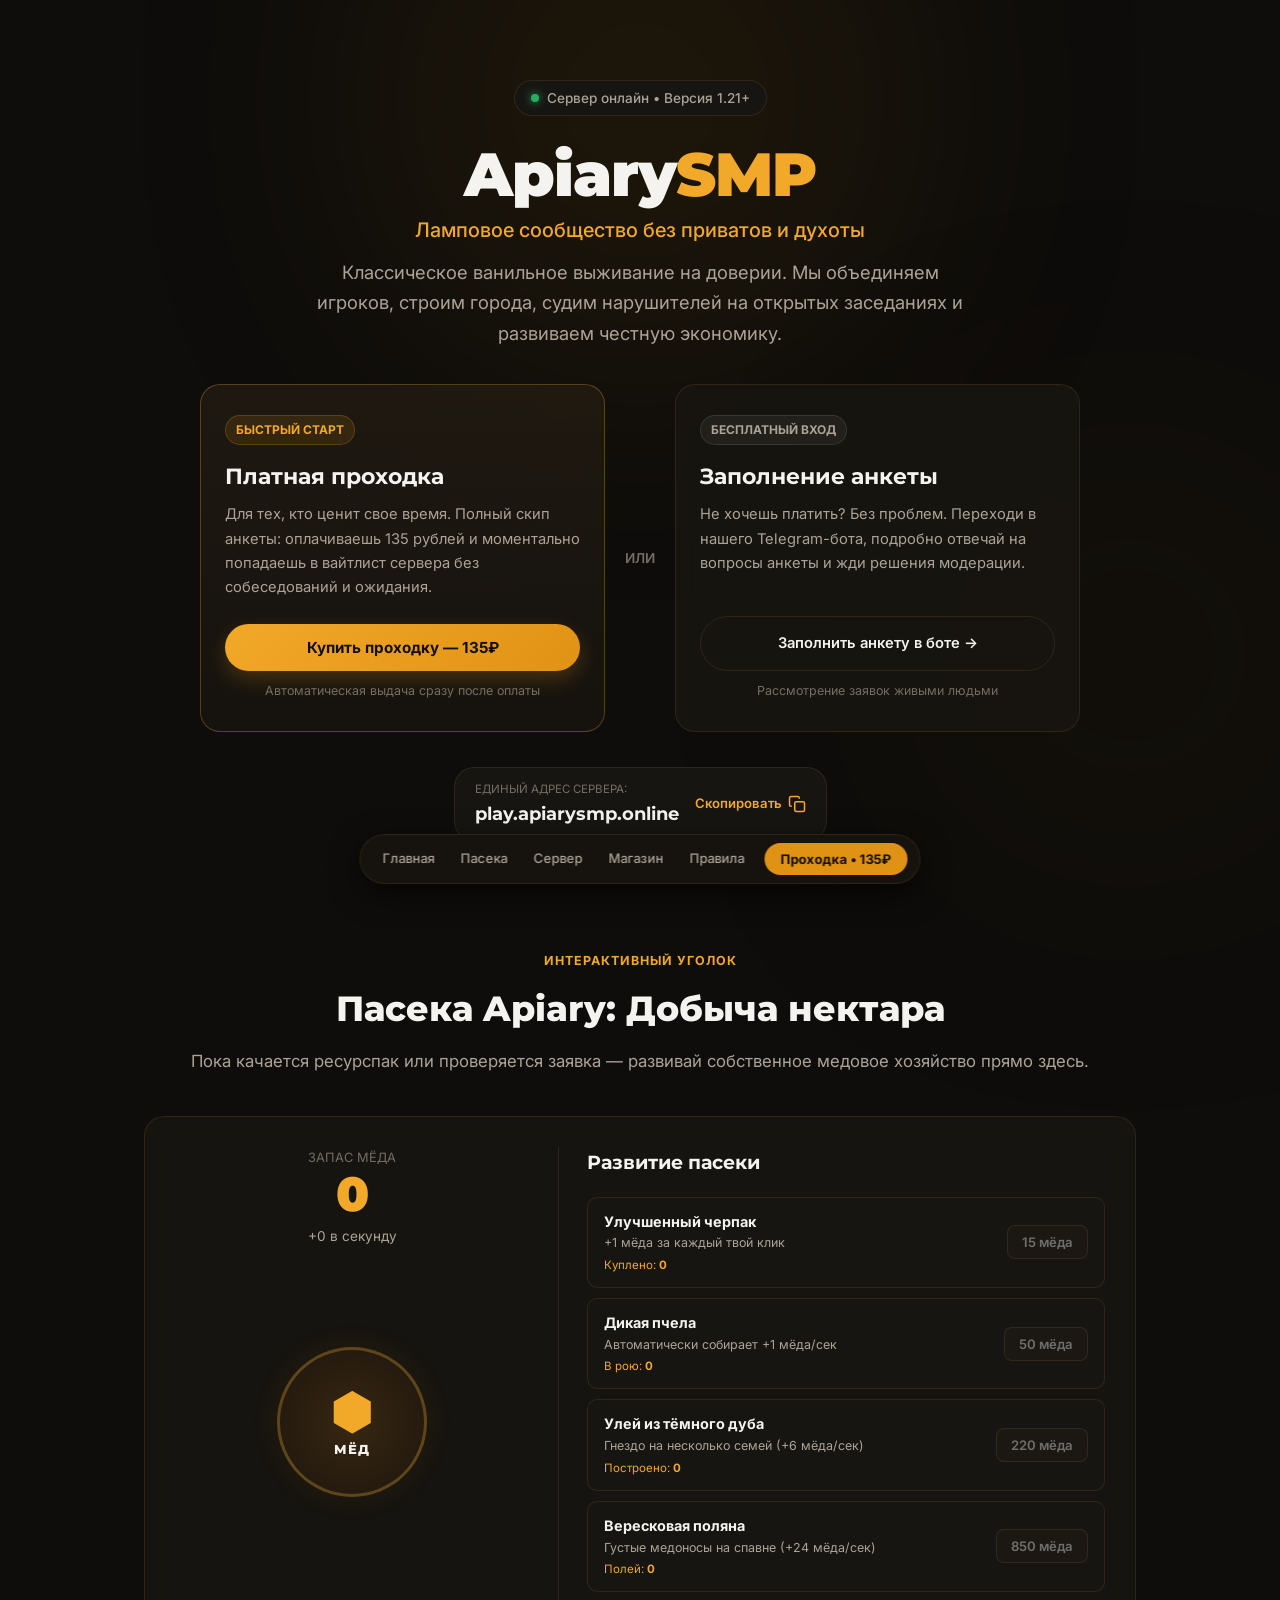
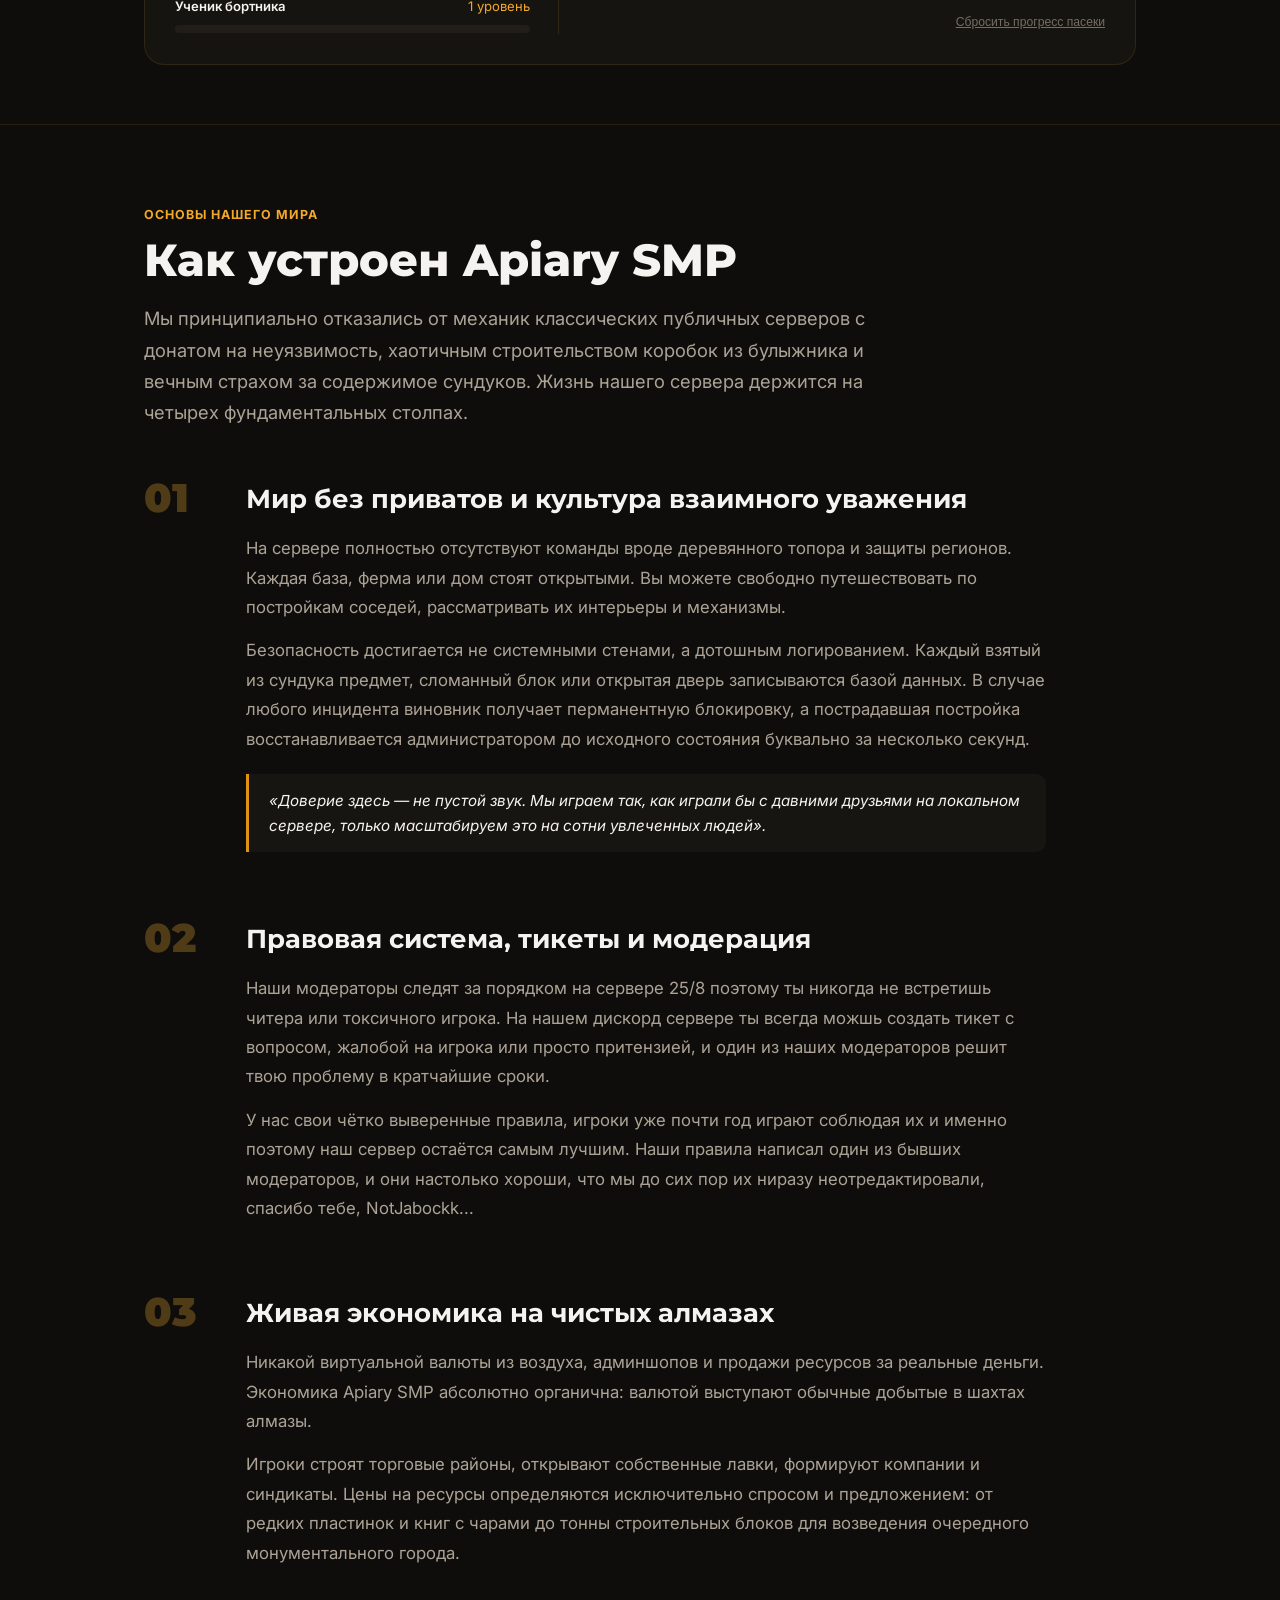
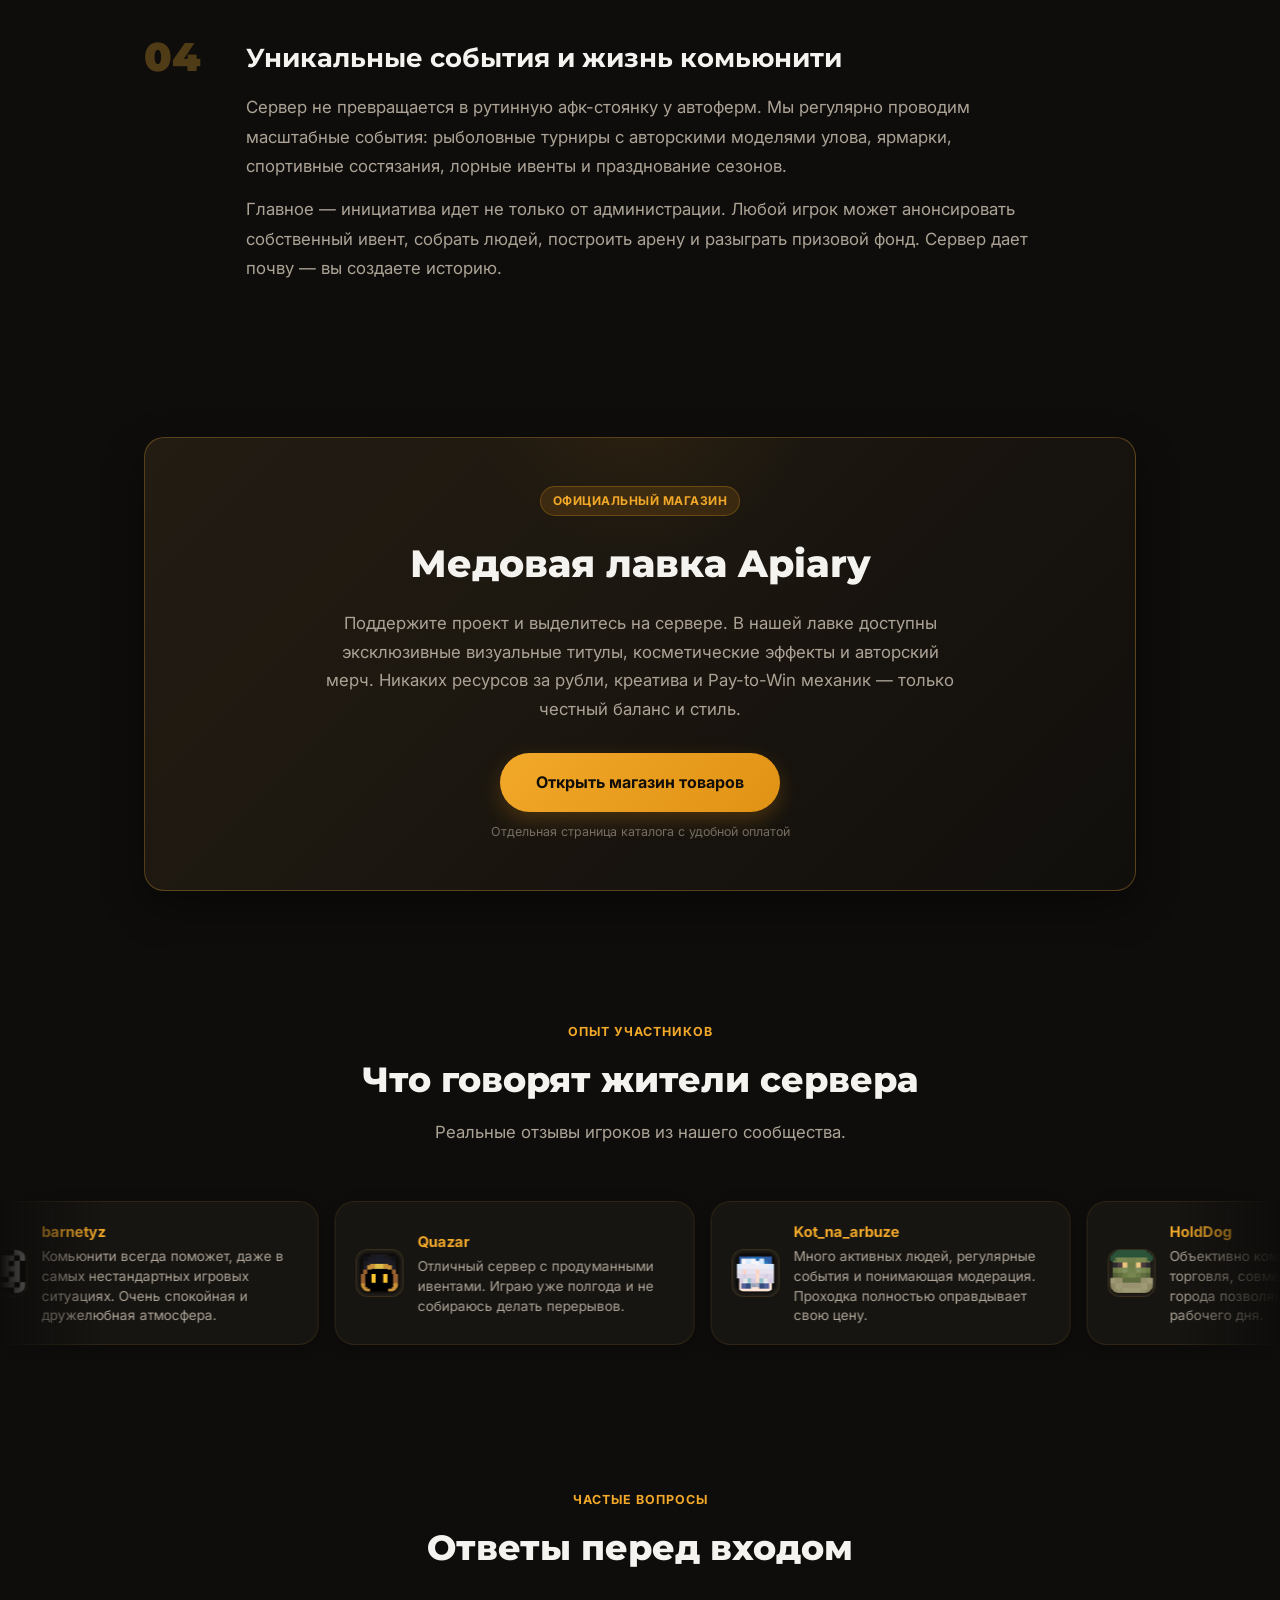
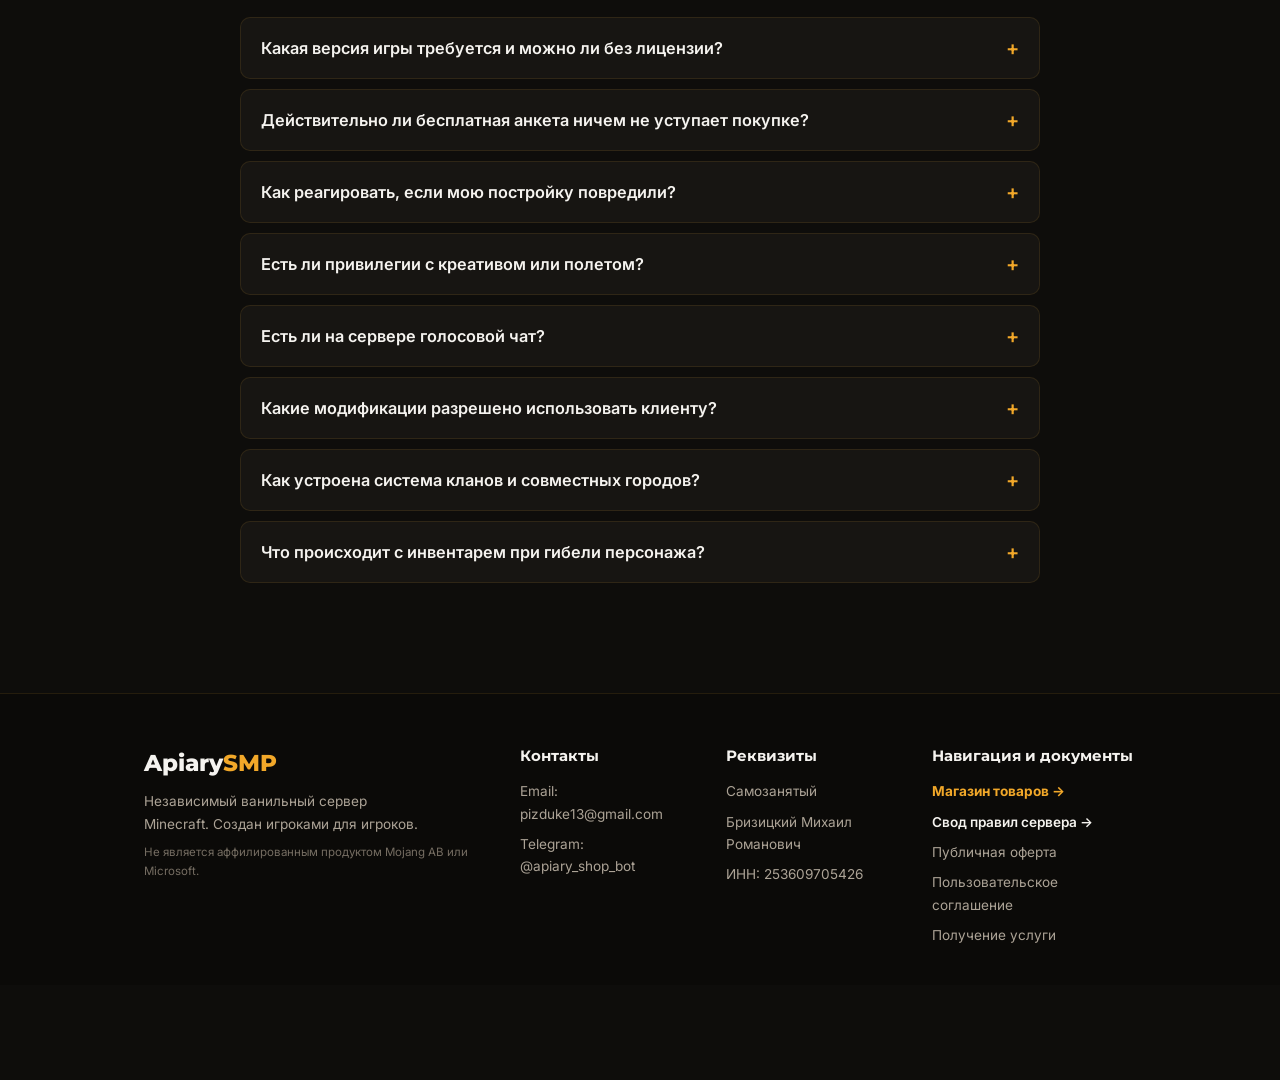
==== commit 05eb95be: "Add files via upload" ====
--- a/index.html
+++ b/index.html
@@ -552,31 +552,58 @@
         </div>
     </div>
 
-    <!-- ЮРИДИЧЕСКИЕ МОДАЛКИ -->
+<!-- ЮРИДИЧЕСКАЯ МОДАЛКА: ПУБЛИЧНАЯ ОФЕРТА -->
     <div class="overlay" id="offerModal">
         <div class="sheet-modal sheet-modal-large">
             <span class="close-button">&times;</span>
             <h2 class="modal-title">Публичная оферта</h2>
-            <p class="modal-text">Настоящий документ является официальным предложением самозанятого Бризицкого Михаила Романовича (ИНН 253609705426) заключить договор на оказание цифровых услуг. <br>
-Услугой является предоставление доступа к серверу ApiarySMP после успешной оплаты.</p>
+            <div class="modal-text">
+                <p><strong>1. Общие положения</strong><br>
+                Настоящий документ является официальным публичным предложением (публичной офертой согласно ст. 437 ГК РФ) плательщика налога на профессиональный доход (самозанятого) <strong>Бризицкого Михаила Романовича</strong> (ИНН <strong>253609705426</strong>), именуемого в дальнейшем «Исполнитель», заключить договор оказания цифровых услуг с любым физическим лицом («Заказчик»).</p>
+
+                <p><strong>2. Предмет соглашения</strong><br>
+                Исполнитель предоставляет Заказчику право доступа к игровому серверу ApiarySMP (добавление никнейма в белый список) и/или активирует внутриигровые декоративные права и косметические эффекты в системе сервера. Все услуги носят исключительно виртуальный нематериальный характер.</p>
+
+                <p><strong>3. Акцепт и стоимость</strong><br>
+                Оплата заказа через интерфейс сайта признается полным и безоговорочным акцептом условий настоящей Оферты (ст. 438 ГК РФ). Стоимость проходки составляет 135 рублей РФ.</p>
+
+                <p><strong>4. Условия исполнения и невозвратность</strong><br>
+                В соответствии со ст. 26.1 Закона РФ «О защите прав потребителей», цифровая услуга считается полностью оказанной в момент предоставления доступа или регистрации учетной записи в белом списке сервера. Блокировка аккаунта за нарушение установленных правил сервера не влечет за собой возврат денежных средств.</p>
+
+                <p><strong>5. Реквизиты</strong><br>
+                Самозанятый: Бризицкий Михаил Романович<br>
+                ИНН: 253609705426<br>
+                Email: pizduke13@gmail.com</p>
+            </div>
         </div>
     </div>
 
+    <!-- ЮРИДИЧЕСКАЯ МОДАЛКА: ПОЛЬЗОВАТЕЛЬСКОЕ СОГЛАШЕНИЕ -->
     <div class="overlay" id="termsModal">
         <div class="sheet-modal sheet-modal-large">
             <span class="close-button">&times;</span>
             <h2 class="modal-title">Пользовательское соглашение</h2>
-            <p class="modal-text">Оплачивая услугу, пользователь подтверждает, что ознакомлен с правилами сервера ApiarySMP и обязуется их соблюдать. <br>
-Услуга является цифровой и считается оказанной с момента предоставления доступа.</p>
+            <div class="modal-text">
+                <p><strong>1. Общие правила</strong><br>
+                Пользуясь сайтом и игровым сервером ApiarySMP, Пользователь соглашается соблюдать установленный Свод правил сервера (размещенный по адресу rules-main.html) и не нарушать баланс игры.</p>
+
+                <p><strong>2. Ограничение ответственности</strong><br>
+                Сервер ApiarySMP является независимым любительским проектом и никак не аффилирован с компаниями Mojang AB или Microsoft. Все донат-услуги проекта предоставляются «как есть» и не дают игроку нечестных преимуществ перед другими (Non-P2W).</p>
+            </div>
         </div>
     </div>
 
+    <!-- ЮРИДИЧЕСКАЯ МОДАЛКА: ПОЛУЧЕНИЕ УСЛУГИ -->
     <div class="overlay" id="deliveryModal">
         <div class="sheet-modal sheet-modal-large">
             <span class="close-button">&times;</span>
-            <h2 class="modal-title">Получение услуги</h2>
-            <p class="modal-text">После успешной оплаты доступ к серверу предоставляется автоматически или вручную администратором.<br>
-Для получения услуги необходимо указать корректный никнейм Minecraft при оплате.</p>
+            <h2 class="modal-title">Порядок получения услуги</h2>
+            <div class="modal-text">
+                <p><strong>Регламент доставки:</strong><br>
+                1. <strong>Вайтлист:</strong> никнейм моментально заносится в список доступа сервера в течение 1–2 минут после оплаты.<br>
+                2. <strong>Косметика и донат:</strong> права на эффекты применяются автоматически. Для управления активированными предметами введите команду <code>/cosmetics</code> в чате сервера.<br>
+                3. Если при оплате была допущена опечатка в никнейме, напишите менеджеру в Telegram: <strong>@Apiary_SMP</strong> для ручной корректировки.</p>
+            </div>
         </div>
     </div>
 
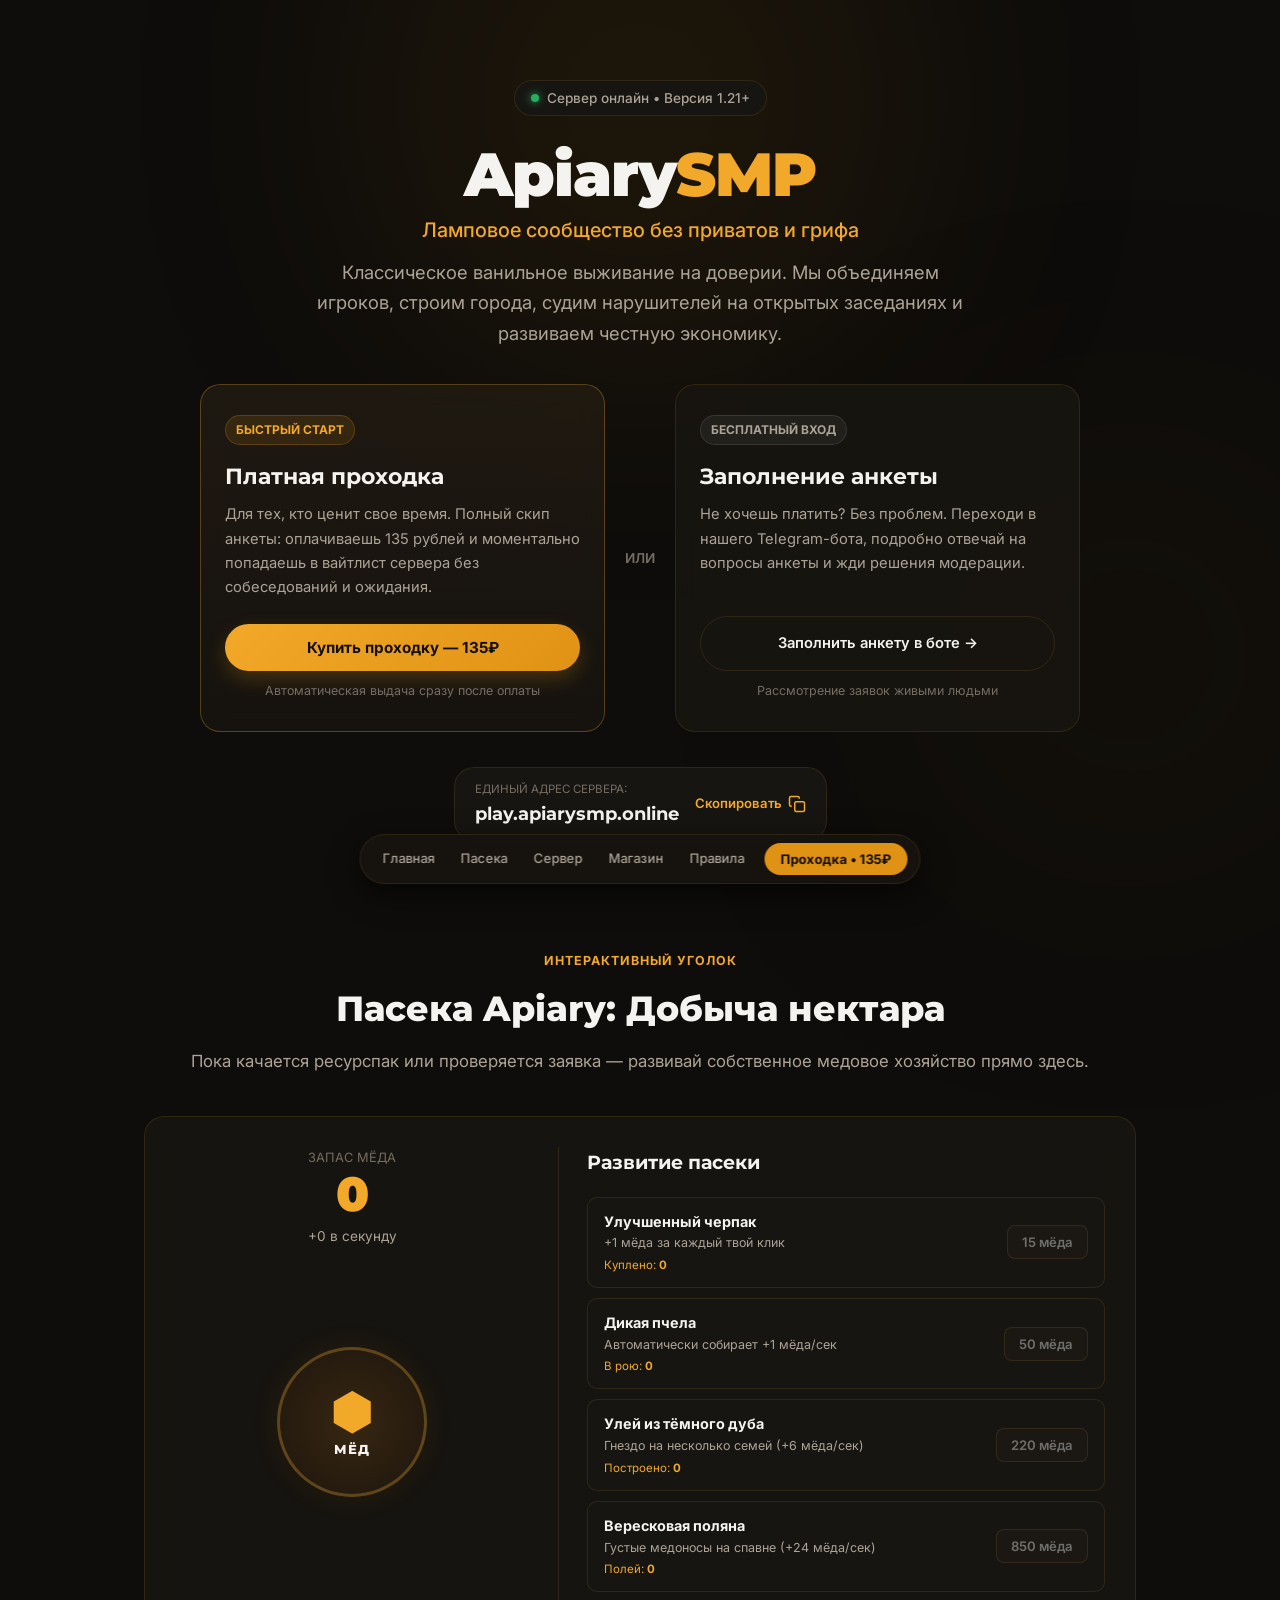
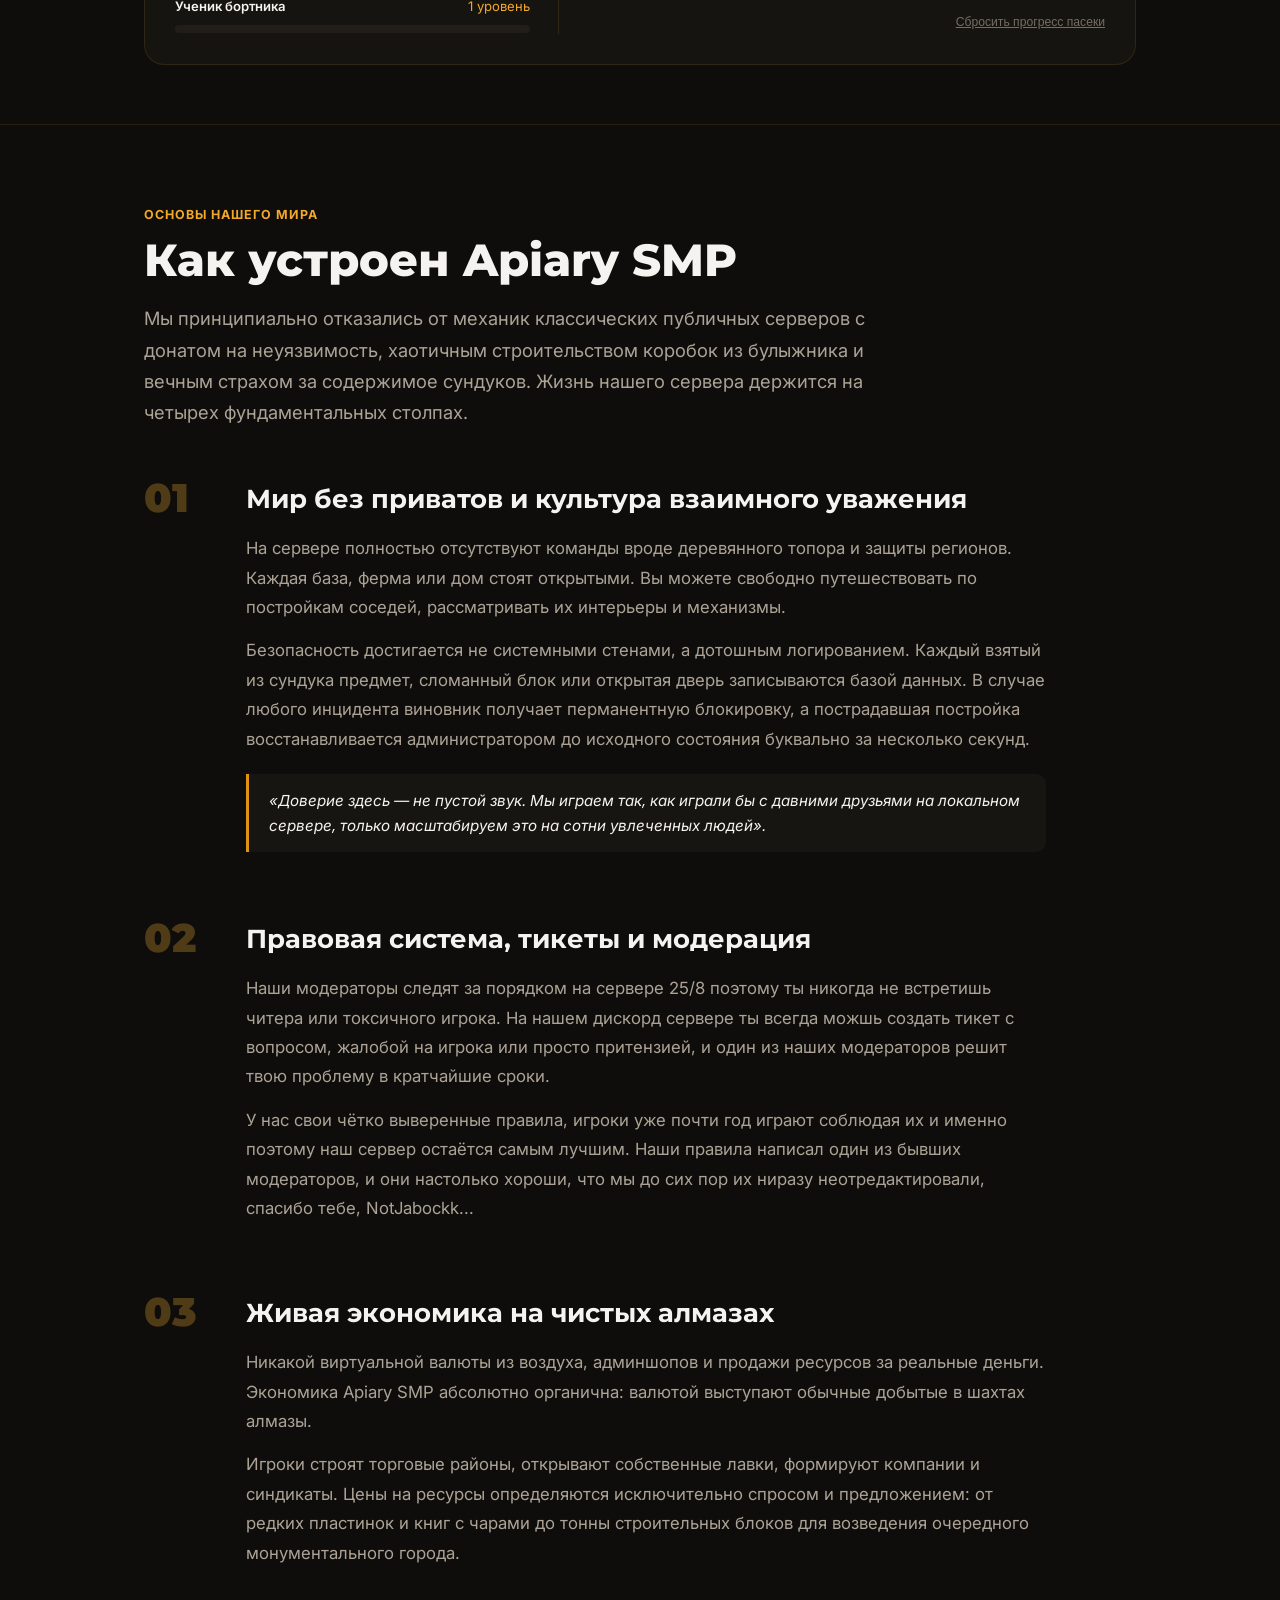
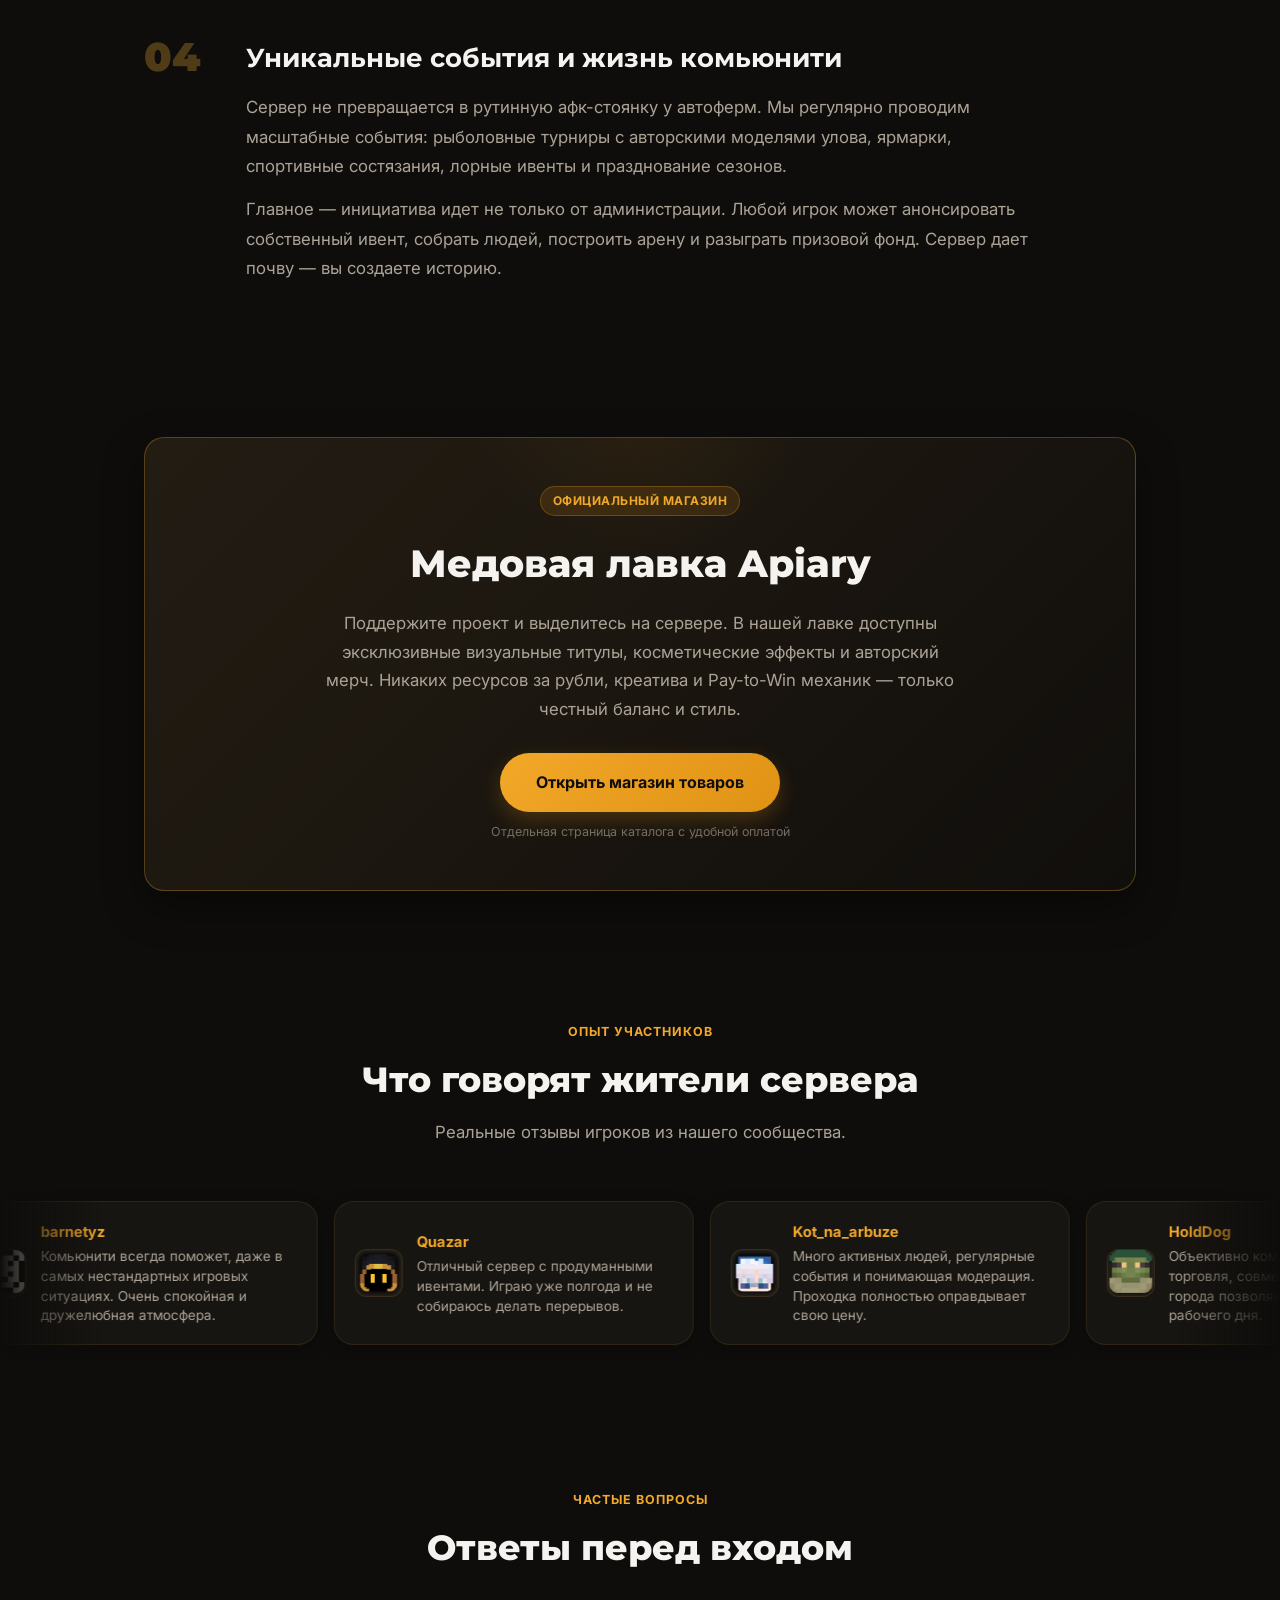
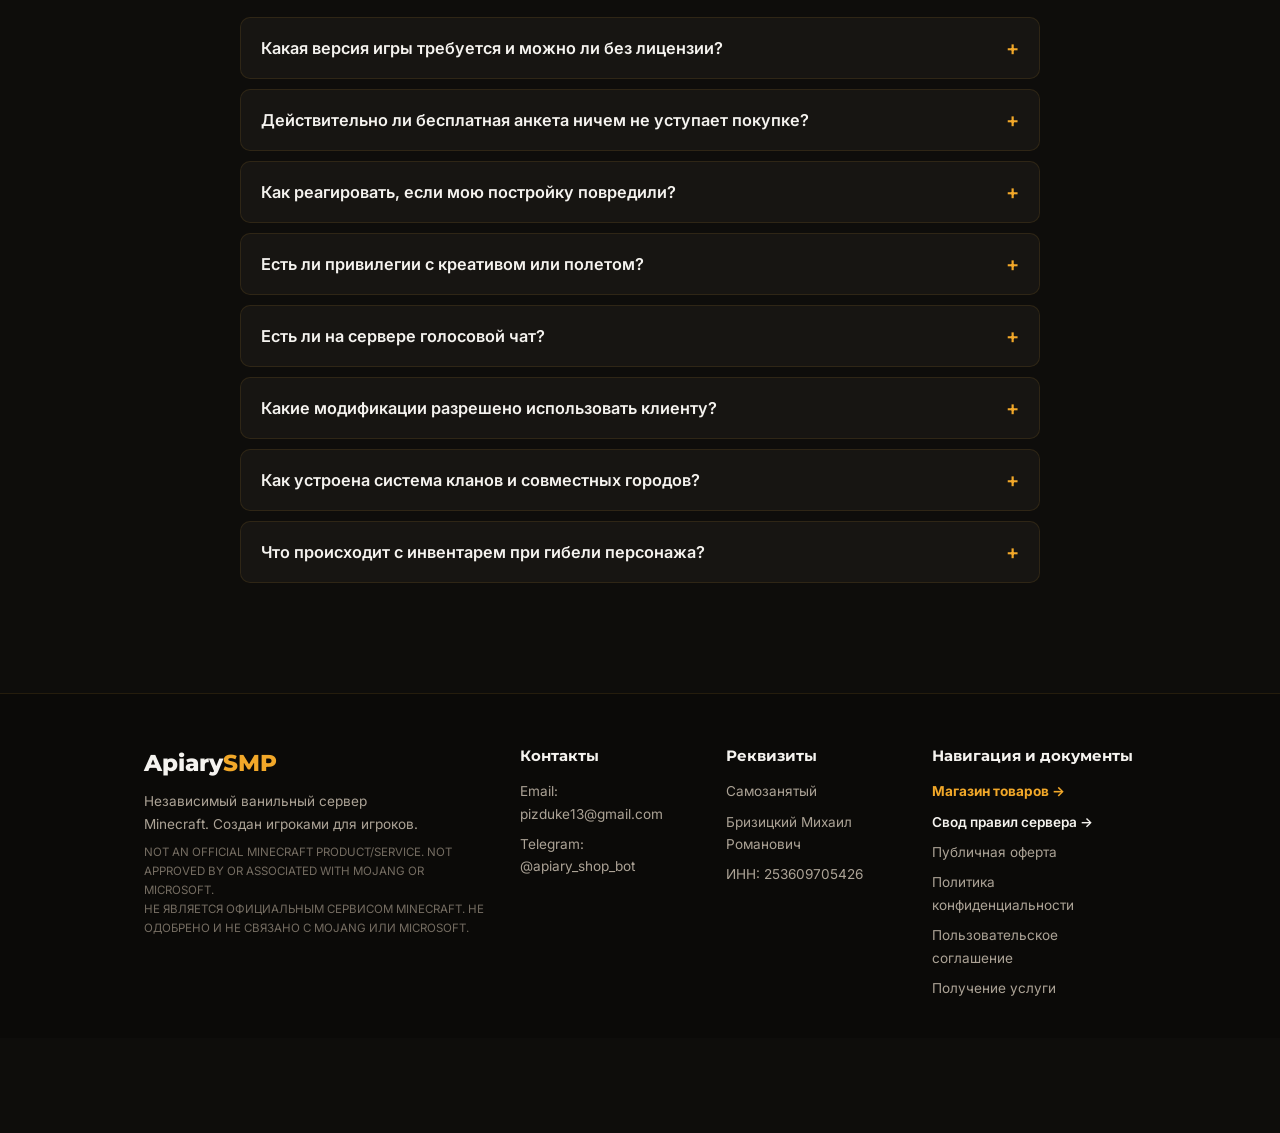
==== commit a609fff3: "Add files via upload" ====
--- a/index.html
+++ b/index.html
@@ -25,7 +25,7 @@
 
             <h1 class="hero-header">
                 Apiary<span class="text-accent">SMP</span>
-                <span class="hero-subhead">Ламповое сообщество без приватов и духоты</span>
+                <span class="hero-subhead">Ламповое сообщество без приватов и грифа</span>
             </h1>
 
             <p class="hero-lead">
@@ -475,7 +475,10 @@
                 <div class="footer-cell cell-brand">
                     <div class="footer-logo">Apiary<span class="text-accent">SMP</span></div>
                     <p class="footer-desc">Независимый ванильный сервер Minecraft. Создан игроками для игроков.</p>
-                    <span class="footer-legal-note">Не является аффилированным продуктом Mojang AB или Microsoft.</span>
+                    <span class="footer-legal-note">
+                        NOT AN OFFICIAL MINECRAFT PRODUCT/SERVICE. NOT APPROVED BY OR ASSOCIATED WITH MOJANG OR MICROSOFT.
+                        <br>НЕ ЯВЛЯЕТСЯ ОФИЦИАЛЬНЫМ СЕРВИСОМ MINECRAFT. НЕ ОДОБРЕНО И НЕ СВЯЗАНО С MOJANG ИЛИ MICROSOFT.
+                    </span>
                 </div>
 
                 <div class="footer-cell">
@@ -496,6 +499,7 @@
                     <a href="shop.html" class="footer-link link-shop">Магазин товаров →</a>
                     <a href="rules-main.html" class="footer-link link-rules">Свод правил сервера →</a>
                     <a href="#" class="footer-link" data-modal="offerModal">Публичная оферта</a>
+                    <a href="#" class="footer-link" data-modal="privacyModal">Политика конфиденциальности</a>
                     <a href="#" class="footer-link" data-modal="termsModal">Пользовательское соглашение</a>
                     <a href="#" class="footer-link" data-modal="deliveryModal">Получение услуги</a>
                 </div>
@@ -546,13 +550,20 @@
                     <input type="text" id="promoField" name="promocode" class="sheet-input" placeholder="Необязательно">
                 </div>
 
+                <div class="form-legal-agree">
+                    Нажимая кнопку оплаты, вы соглашаетесь с условиями 
+                    <a href="#" data-modal="offerModal">Публичной оферты</a> 
+                    и даете согласие на обработку персональных данных в соответствии с 
+                    <a href="#" data-modal="privacyModal">Политикой конфиденциальности</a>.
+                </div>
+
                 <button type="submit" class="modal-submit-btn">Оплатить и скипнуть анкету</button>
             </form>
             <span class="modal-footnote">Доступ выдается автоматически после завершения транзакции.</span>
         </div>
     </div>
 
-<!-- ЮРИДИЧЕСКАЯ МОДАЛКА: ПУБЛИЧНАЯ ОФЕРТА -->
+    <!-- ЮРИДИЧЕСКАЯ МОДАЛКА: ПУБЛИЧНАЯ ОФЕРТА -->
     <div class="overlay" id="offerModal">
         <div class="sheet-modal sheet-modal-large">
             <span class="close-button">&times;</span>
@@ -568,12 +579,39 @@
                 Оплата заказа через интерфейс сайта признается полным и безоговорочным акцептом условий настоящей Оферты (ст. 438 ГК РФ). Стоимость проходки составляет 135 рублей РФ.</p>
 
                 <p><strong>4. Условия исполнения и невозвратность</strong><br>
-                В соответствии со ст. 26.1 Закона РФ «О защите прав потребителей», цифровая услуга считается полностью оказанной в момент предоставления доступа или регистрации учетной записи в белом списке сервера. Блокировка аккаунта за нарушение установленных правил сервера не влечет за собой возврат денежных средств.</p>
-
-                <p><strong>5. Реквизиты</strong><br>
+                В соответствии со ст. 779 Гражданского кодекса РФ (договор возмездного оказания услуг) и ст. 32 Закона РФ «О защите прав потребителей», услуга по предоставлению доступа к функционалу сервера считается полностью оказанной Исполнителем в полном объеме в момент внесения учетной записи Заказчика в список доступа (вайтлист) или начисления внутриигровых прав через систему RCON/LuckPerms. В случае одностороннего расторжения договора со стороны Исполнителя по причине нарушения Заказчиком Правил сервера, денежные средства возврату не подлежат в связи с полным исполнением обязательств Исполнителем на момент предоставления доступа.</p>
+
+                <p><strong>5. Фискальные чеки (422-ФЗ)</strong><br>
+                В соответствии с Федеральным законом № 422-ФЗ электронный чек, сформированный Исполнителем в приложении «Мой налог», предоставляется Заказчику в электронной форме по запросу, направленному на адрес электронной почты: pizduke13@gmail.com.</p>
+
+                <p><strong>6. Реквизиты</strong><br>
                 Самозанятый: Бризицкий Михаил Романович<br>
                 ИНН: 253609705426<br>
                 Email: pizduke13@gmail.com</p>
+            </div>
+        </div>
+    </div>
+
+    <!-- ЮРИДИЧЕСКАЯ МОДАЛКА: ПОЛИТИКА ОБРАБОТКИ ПЕРСОНАЛЬНЫХ ДАННЫХ (152-ФЗ) -->
+    <div class="overlay" id="privacyModal">
+        <div class="sheet-modal sheet-modal-large">
+            <span class="close-button">&times;</span>
+            <h2 class="modal-title">Политика конфиденциальности</h2>
+            <div class="modal-text">
+                <p><strong>1. Общие положения</strong><br>
+                Оператор персональных данных: плательщик налога на профессиональный доход (самозанятый) <strong>Бризицкий Михаил Романович</strong> (ИНН <strong>253609705426</strong>). Настоящая Политика определяет порядок обработки и защиты персональных данных пользователей сайта и сервера ApiarySMP в строгом соответствии с Федеральным законом РФ № 152-ФЗ «О персональных данных».</p>
+                
+                <p><strong>2. Состав обрабатываемых данных</strong><br>
+                В рамках функционирования сайта и активации услуг обрабатываются следующие данные: игровой никнейм Minecraft, Telegram-username (при обращении к боту или поддержке), технические обезличенные идентификаторы (файлы cookie, IP-адрес сетевого соединения), а также данные об успешных транзакциях, передаваемые платежным шлюзом.</p>
+
+                <p><strong>3. Цели сбора и обработки</strong><br>
+                Идентификация Заказчика для автоматического занесения в список доступа (вайтлист), выдача купленных прав, исполнение публичной оферты, защита от мошеннических действий и обеспечение обратной связи.</p>
+
+                <p><strong>4. Передача третьим лицам и безопасность</strong><br>
+                Оператор не передает и не раскрывает данные пользователей третьим лицам, за исключением официального оператора платежей (ЮKassa / ООО НКО «ЮМани») исключительно для проведения расчета. Все данные обрабатываются с применением современных стандартов шифрования.</p>
+
+                <p><strong>5. Сроки хранения и отзыв согласия</strong><br>
+                Данные хранятся в течение срока функционирования учетной записи на сервере. Согласие может быть отозвано пользователем в любой момент путем направления электронного заявления на адрес: <strong>pizduke13@gmail.com</strong>.</p>
             </div>
         </div>
     </div>
@@ -587,8 +625,8 @@
                 <p><strong>1. Общие правила</strong><br>
                 Пользуясь сайтом и игровым сервером ApiarySMP, Пользователь соглашается соблюдать установленный Свод правил сервера (размещенный по адресу rules-main.html) и не нарушать баланс игры.</p>
 
-                <p><strong>2. Ограничение ответственности</strong><br>
-                Сервер ApiarySMP является независимым любительским проектом и никак не аффилирован с компаниями Mojang AB или Microsoft. Все донат-услуги проекта предоставляются «как есть» и не дают игроку нечестных преимуществ перед другими (Non-P2W).</p>
+                <p><strong>2. Ограничение ответственности и правила Mojang</strong><br>
+                Сервер ApiarySMP является независимым любительским проектом и никак не аффилирован с компаниями Mojang AB или Microsoft. Все донат-услуги проекта носят декоративный характер, предоставляются «как есть» и не дают игроку нечестных преимуществ перед другими (Non-P2W).</p>
             </div>
         </div>
     </div>
@@ -601,8 +639,8 @@
             <div class="modal-text">
                 <p><strong>Регламент доставки:</strong><br>
                 1. <strong>Вайтлист:</strong> никнейм моментально заносится в список доступа сервера в течение 1–2 минут после оплаты.<br>
-                2. <strong>Косметика и донат:</strong> права на эффекты применяются автоматически. Для управления активированными предметами введите команду <code>/cosmetics</code> в чате сервера.<br>
-                3. Если при оплате была допущена опечатка в никнейме, напишите менеджеру в Telegram: <strong>@Apiary_SMP</strong> для ручной корректировки.</p>
+                2. <strong>Косметика и донат:</strong> права на эффекты применяются автоматически. Для управления активированными предметами введите команду <code>/menu</code> в чате сервера.<br>
+                3. Если при оплате была допущена опечатка в никнейме, напишите на почту <strong>pizduke13@gmail.com</strong> или менеджеру в Telegram: <strong>@Apiary_SMP</strong> для ручной корректировки.</p>
             </div>
         </div>
     </div>
--- a/style.css
+++ b/style.css
@@ -1305,4 +1305,24 @@
         font-size: 0.75rem;
         padding: 7px 11px;
     }
+}
+
+/* Строка подтверждения согласия с офертой и 152-ФЗ в модальных окнах */
+.form-legal-agree {
+    font-size: 0.76rem;
+    color: var(--txt-subtle);
+    margin: 12px 0 6px;
+    text-align: left;
+    line-height: 1.45;
+}
+
+.form-legal-agree a {
+    color: var(--honey-bright);
+    text-decoration: underline;
+    text-underline-offset: 2px;
+    transition: color 0.15s ease;
+}
+
+.form-legal-agree a:hover {
+    color: #ffffff;
 }
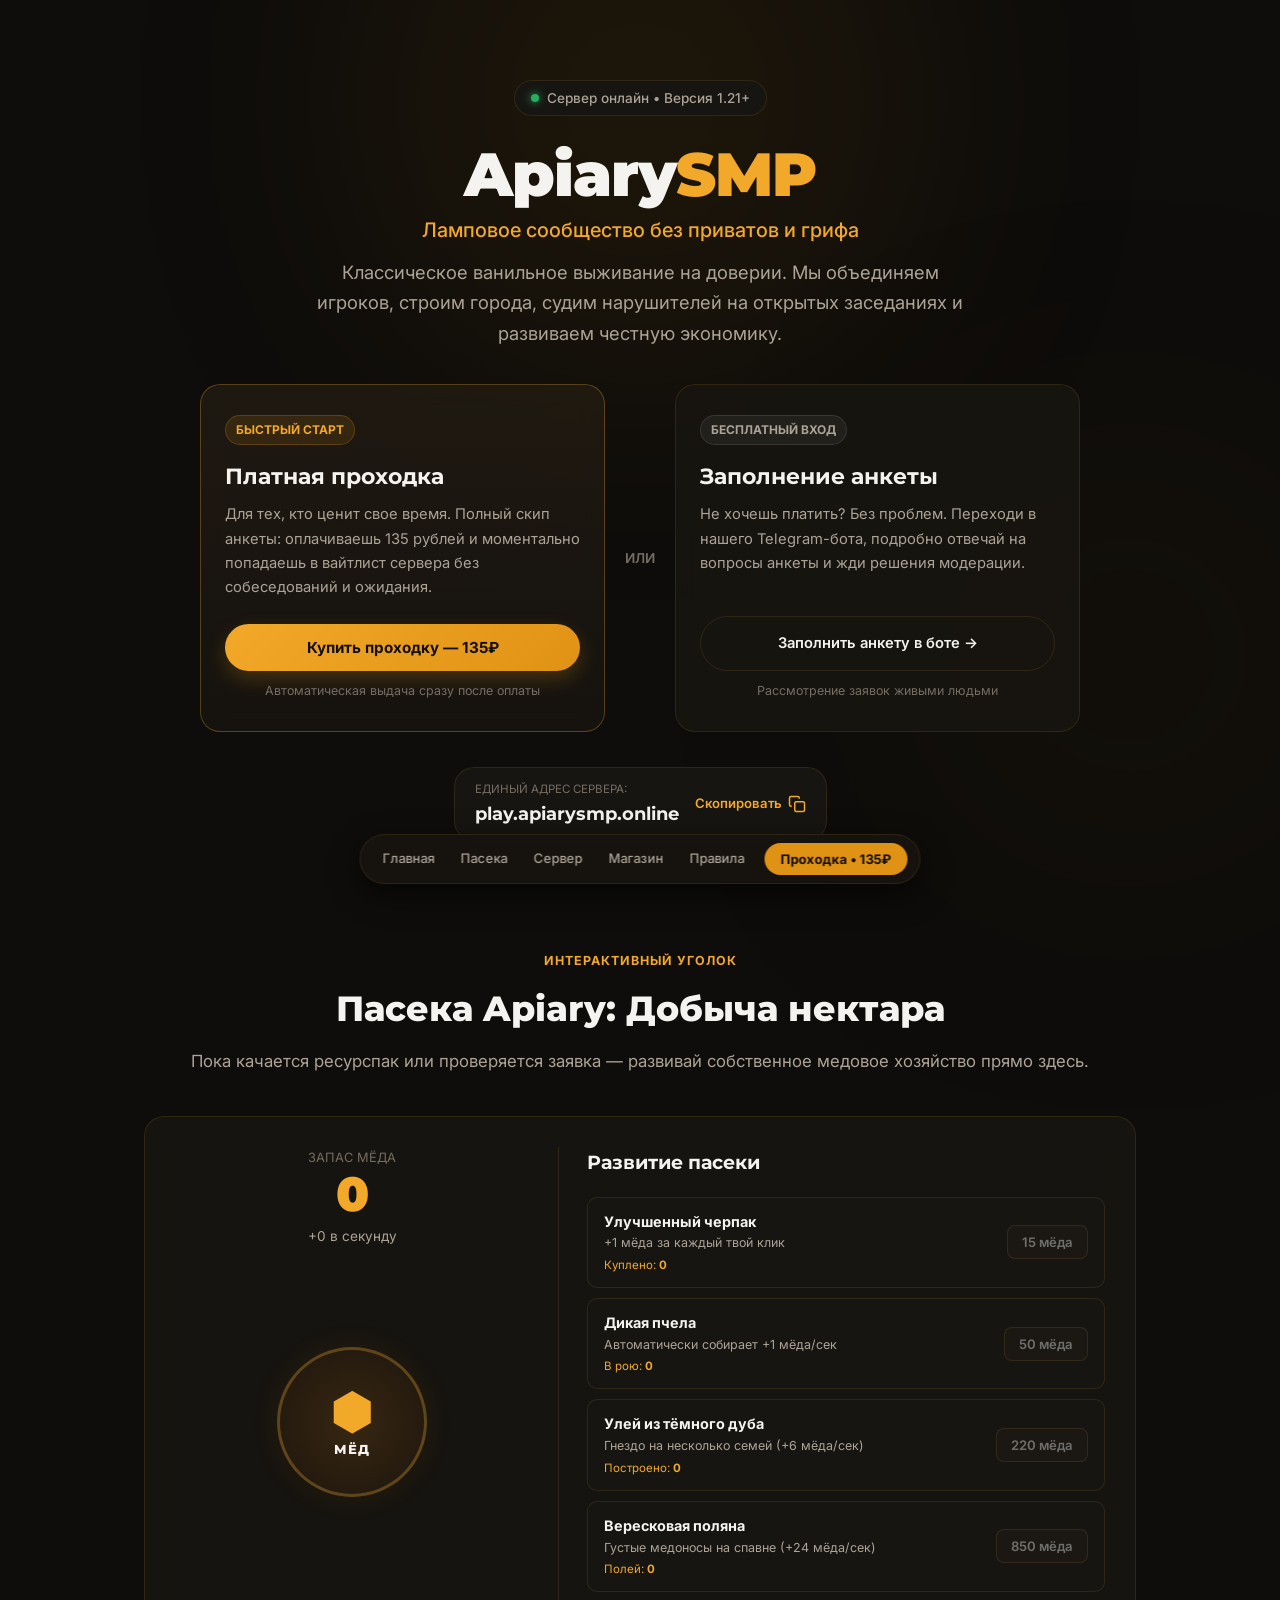
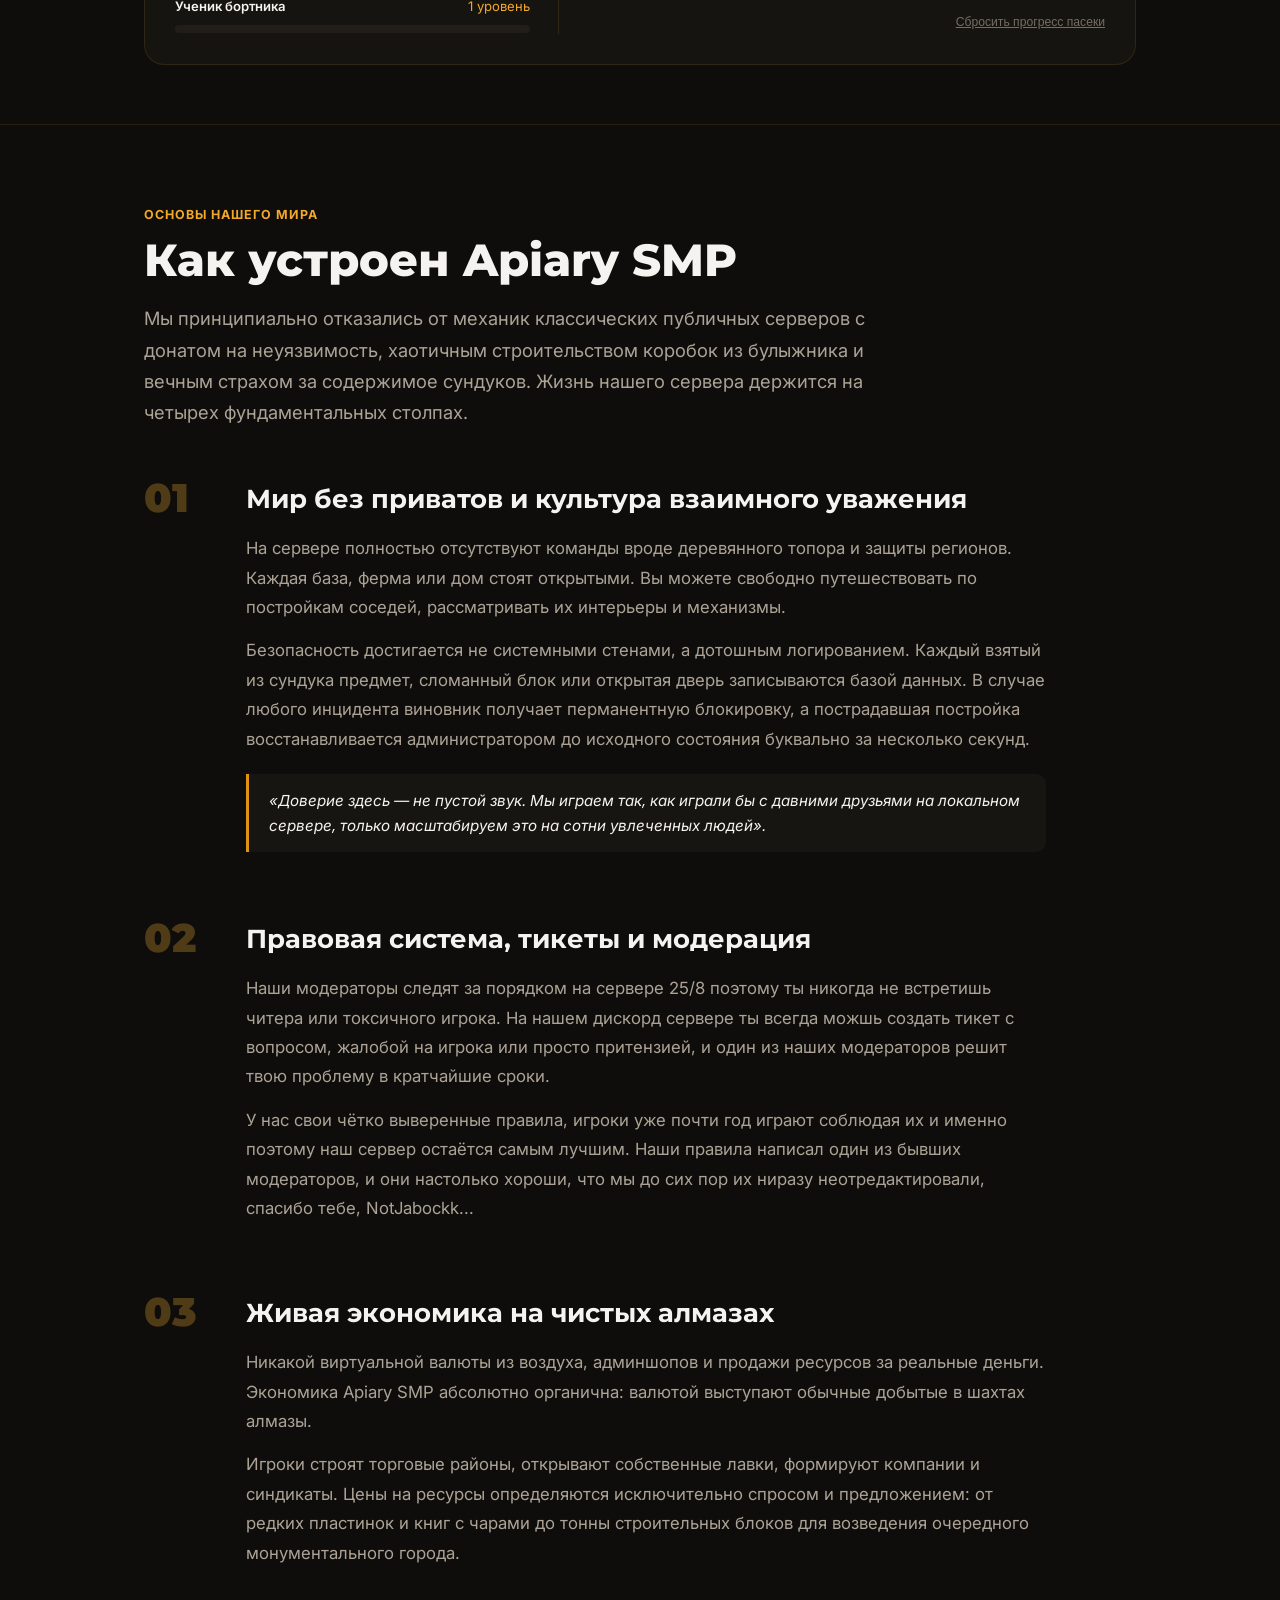
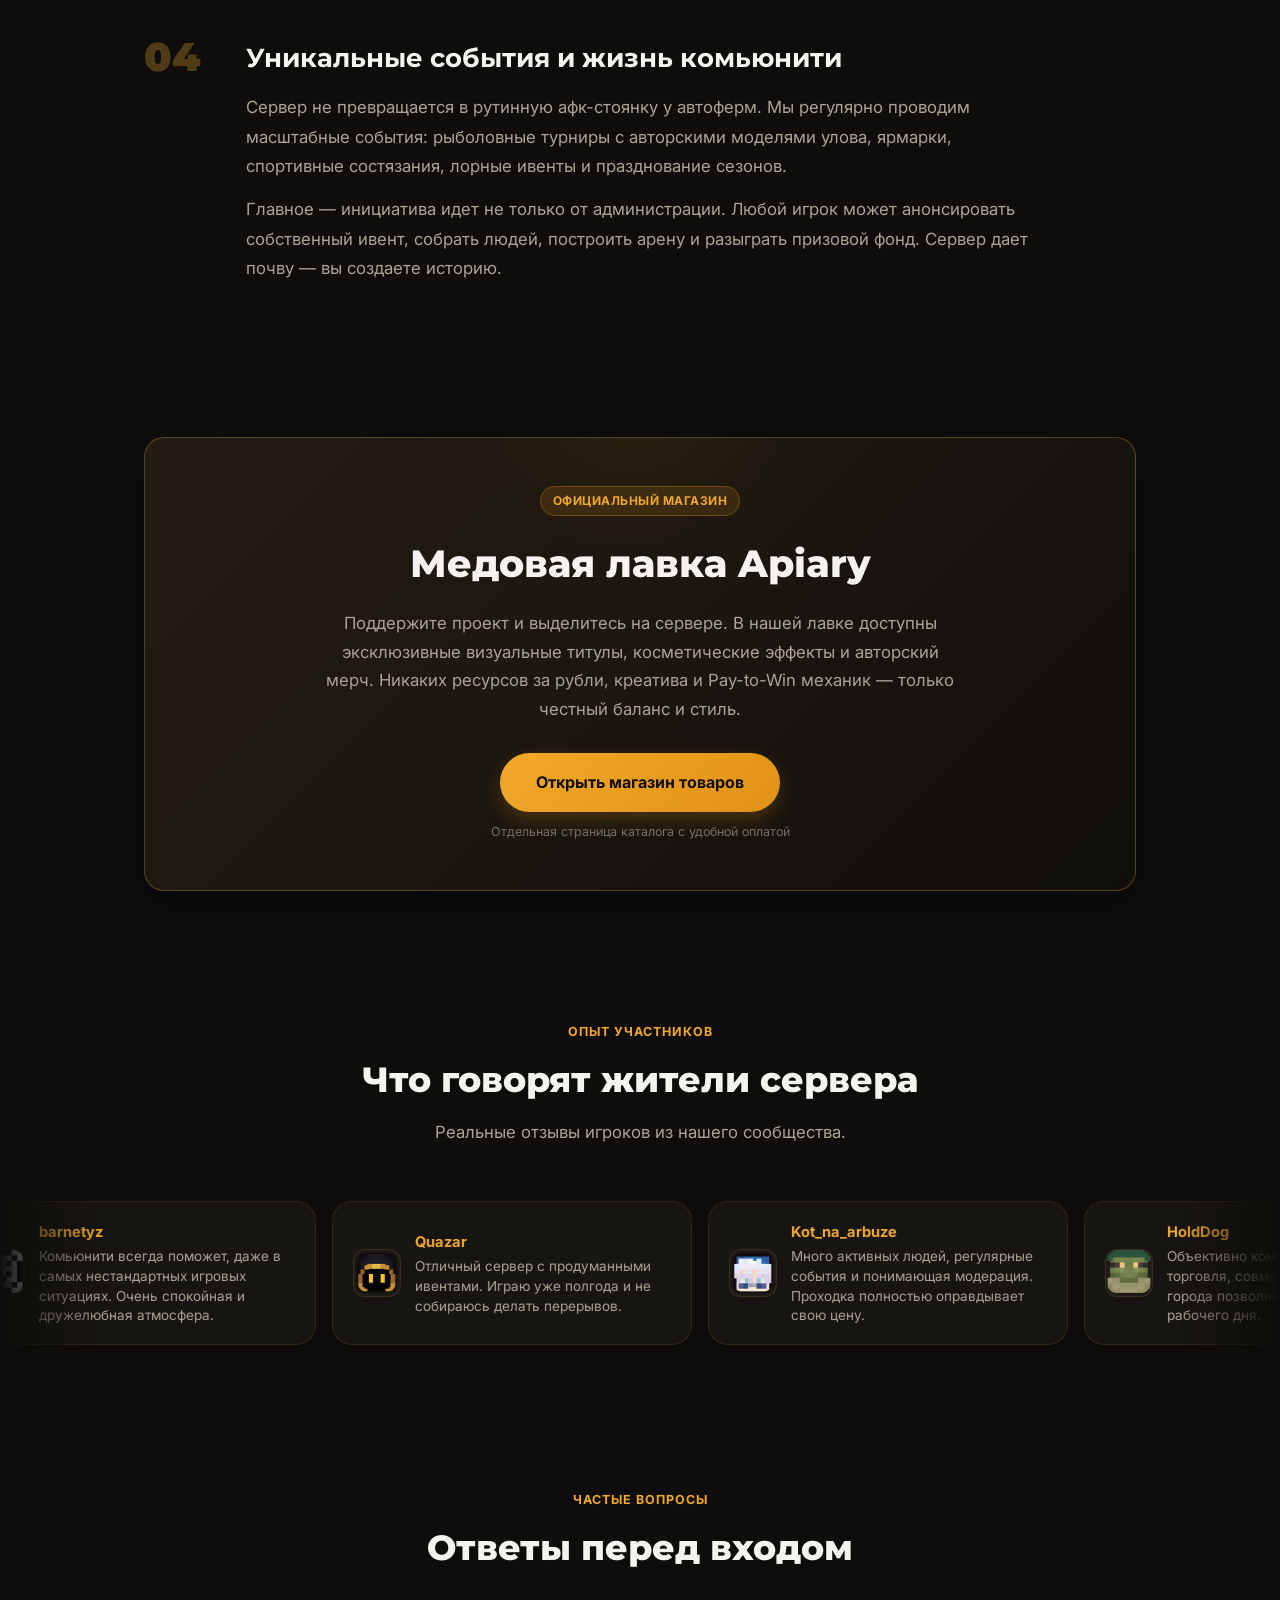
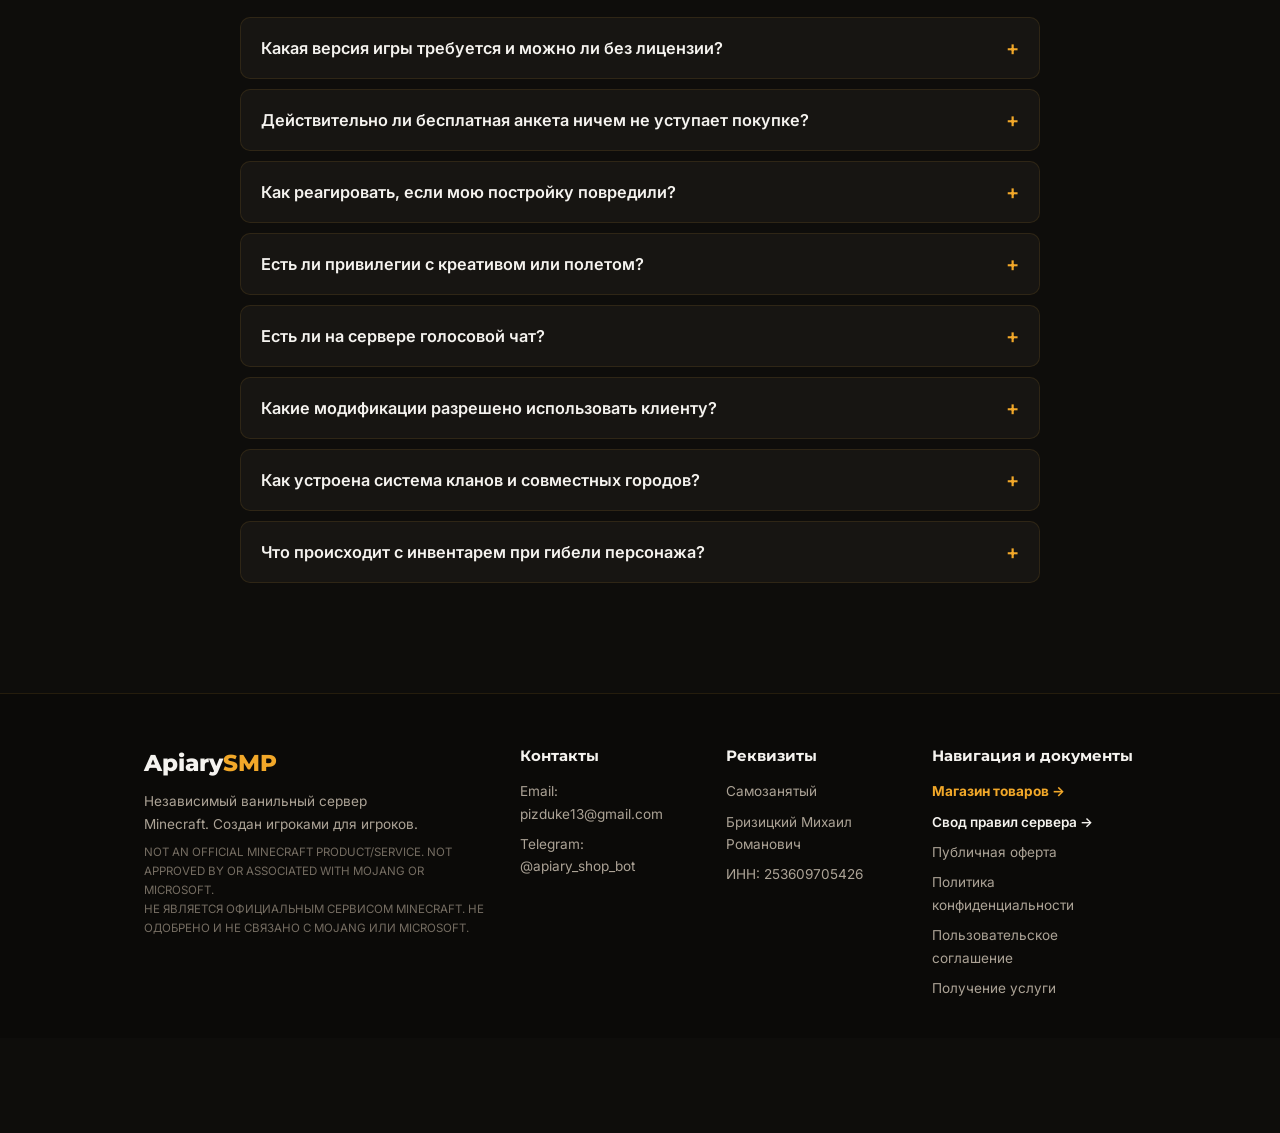
==== commit 66fdc49b: "Add files via upload" ====
--- a/index.html
+++ b/index.html
@@ -550,12 +550,12 @@
                     <input type="text" id="promoField" name="promocode" class="sheet-input" placeholder="Необязательно">
                 </div>
 
-                <div class="form-legal-agree">
-                    Нажимая кнопку оплаты, вы соглашаетесь с условиями 
-                    <a href="#" data-modal="offerModal">Публичной оферты</a> 
-                    и даете согласие на обработку персональных данных в соответствии с 
-                    <a href="#" data-modal="privacyModal">Политикой конфиденциальности</a>.
-                </div>
+                <label class="form-legal-agree" style="display: flex; gap: 8px; cursor: pointer; text-align: left;">
+                    <input type="checkbox" required style="margin-top: 3px; flex-shrink: 0;">
+                    <span>
+                        Я принимаю условия <a href="#" data-modal="offerModal">Публичной оферты</a> и даю согласие на обработку данных согласно <a href="#" data-modal="privacyModal">Политике конфиденциальности</a>.
+                    </span>
+                </label>
 
                 <button type="submit" class="modal-submit-btn">Оплатить и скипнуть анкету</button>
             </form>
@@ -563,26 +563,26 @@
         </div>
     </div>
 
-    <!-- ЮРИДИЧЕСКАЯ МОДАЛКА: ПУБЛИЧНАЯ ОФЕРТА -->
+<!-- ЮРИДИЧЕСКАЯ МОДАЛКА: ПУБЛИЧНАЯ ОФЕРТА -->
     <div class="overlay" id="offerModal">
         <div class="sheet-modal sheet-modal-large">
             <span class="close-button">&times;</span>
             <h2 class="modal-title">Публичная оферта</h2>
             <div class="modal-text">
                 <p><strong>1. Общие положения</strong><br>
-                Настоящий документ является официальным публичным предложением (публичной офертой согласно ст. 437 ГК РФ) плательщика налога на профессиональный доход (самозанятого) <strong>Бризицкого Михаила Романовича</strong> (ИНН <strong>253609705426</strong>), именуемого в дальнейшем «Исполнитель», заключить договор оказания цифровых услуг с любым физическим лицом («Заказчик»).</p>
+                Настоящий документ является официальным публичным предложением (публичной офертой согласно ст. 437 ГК РФ) плательщика налога на профессиональный доход (самозанятого) <strong>Бризицкого Михаила Романовича</strong> (ИНН <strong>253609705426</strong>), именуемого в дальнейшем «Исполнитель», заключить лицензионный договор с любым физическим лицом («Заказчик»).</p>
 
                 <p><strong>2. Предмет соглашения</strong><br>
-                Исполнитель предоставляет Заказчику право доступа к игровому серверу ApiarySMP (добавление никнейма в белый список) и/или активирует внутриигровые декоративные права и косметические эффекты в системе сервера. Все услуги носят исключительно виртуальный нематериальный характер.</p>
-
-                <p><strong>3. Акцепт и стоимость</strong><br>
-                Оплата заказа через интерфейс сайта признается полным и безоговорочным акцептом условий настоящей Оферты (ст. 438 ГК РФ). Стоимость проходки составляет 135 рублей РФ.</p>
+                Исполнитель предоставляет Заказчику право использования (простую неисключительную лицензию) цифрового функционала игрового сервера ApiarySMP (добавление никнейма в белый список). Все предоставляемые права носят исключительно виртуальный нематериальный характер.</p>
+
+                <p><strong>3. Акцепт и гарантии Заказчика</strong><br>
+                Оплата заказа через интерфейс сайта признается полным и безоговорочным акцептом условий настоящей Оферты (ст. 438 ГК РФ). Стоимость предоставления доступа составляет 135 рублей РФ. Совершая акцепт, Заказчик гарантирует, что достиг возраста 18 лет, либо имеет законное право на совершение сделок, либо действует с прямого согласия своих законных представителей (родителей, опекунов).</p>
 
                 <p><strong>4. Условия исполнения и невозвратность</strong><br>
-                В соответствии со ст. 779 Гражданского кодекса РФ (договор возмездного оказания услуг) и ст. 32 Закона РФ «О защите прав потребителей», услуга по предоставлению доступа к функционалу сервера считается полностью оказанной Исполнителем в полном объеме в момент внесения учетной записи Заказчика в список доступа (вайтлист) или начисления внутриигровых прав через систему RCON/LuckPerms. В случае одностороннего расторжения договора со стороны Исполнителя по причине нарушения Заказчиком Правил сервера, денежные средства возврату не подлежат в связи с полным исполнением обязательств Исполнителем на момент предоставления доступа.</p>
+                Обязательства Исполнителя считаются исполненными в полном объеме в момент предоставления Заказчику цифрового доступа (добавления в вайтлист сервера). После предоставления доступа возврат средств не производится (п. 4 ст. 453 ГК РФ), в том числе в случае последующего одностороннего расторжения договора из-за нарушения Заказчиком Правил сервера.</p>
 
                 <p><strong>5. Фискальные чеки (422-ФЗ)</strong><br>
-                В соответствии с Федеральным законом № 422-ФЗ электронный чек, сформированный Исполнителем в приложении «Мой налог», предоставляется Заказчику в электронной форме по запросу, направленному на адрес электронной почты: pizduke13@gmail.com.</p>
+                Электронный чек формируется Исполнителем в приложении «Мой налог» после поступления денежных средств. В связи с отсутствием необходимости ввода контактных данных при оплате, Заказчик может получить сформированный чек по индивидуальному запросу, направив его на электронную почту pizduke13@gmail.com или в Telegram @Apiary_SMP.</p>
 
                 <p><strong>6. Реквизиты</strong><br>
                 Самозанятый: Бризицкий Михаил Романович<br>
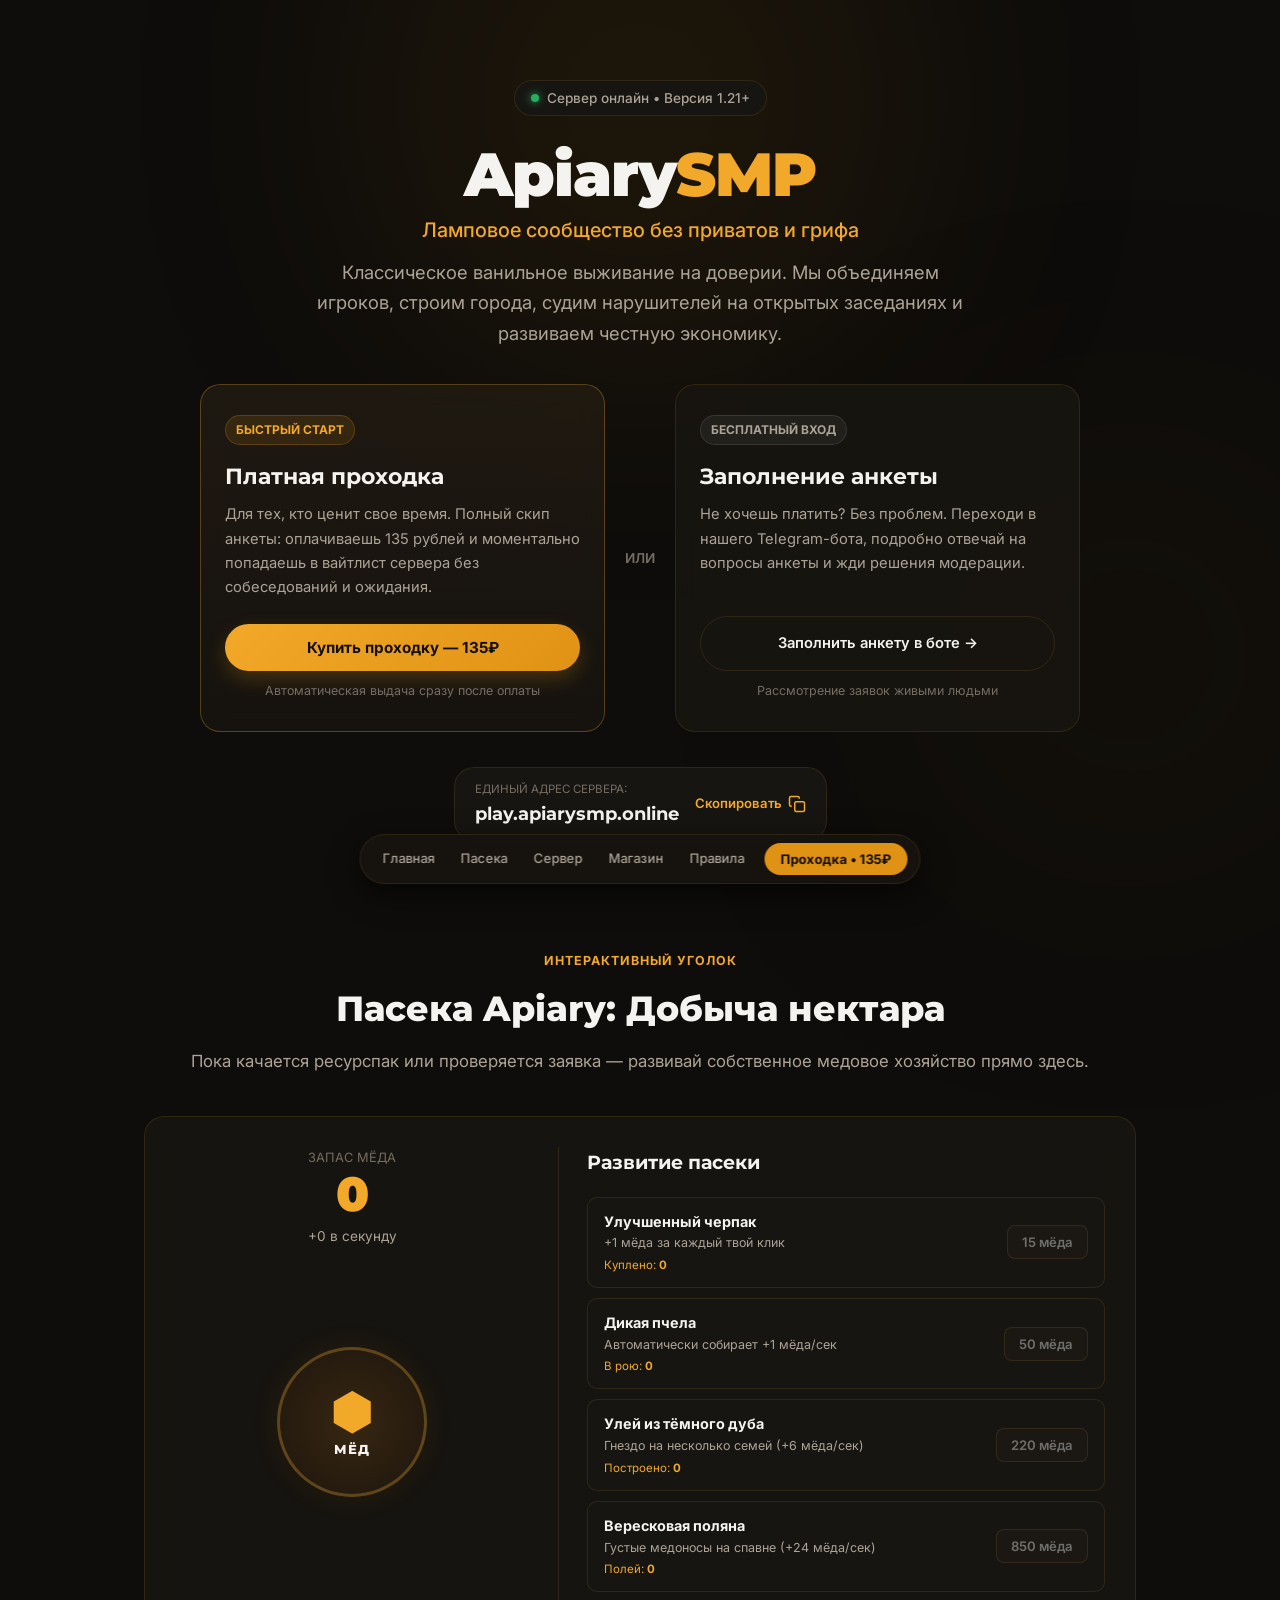
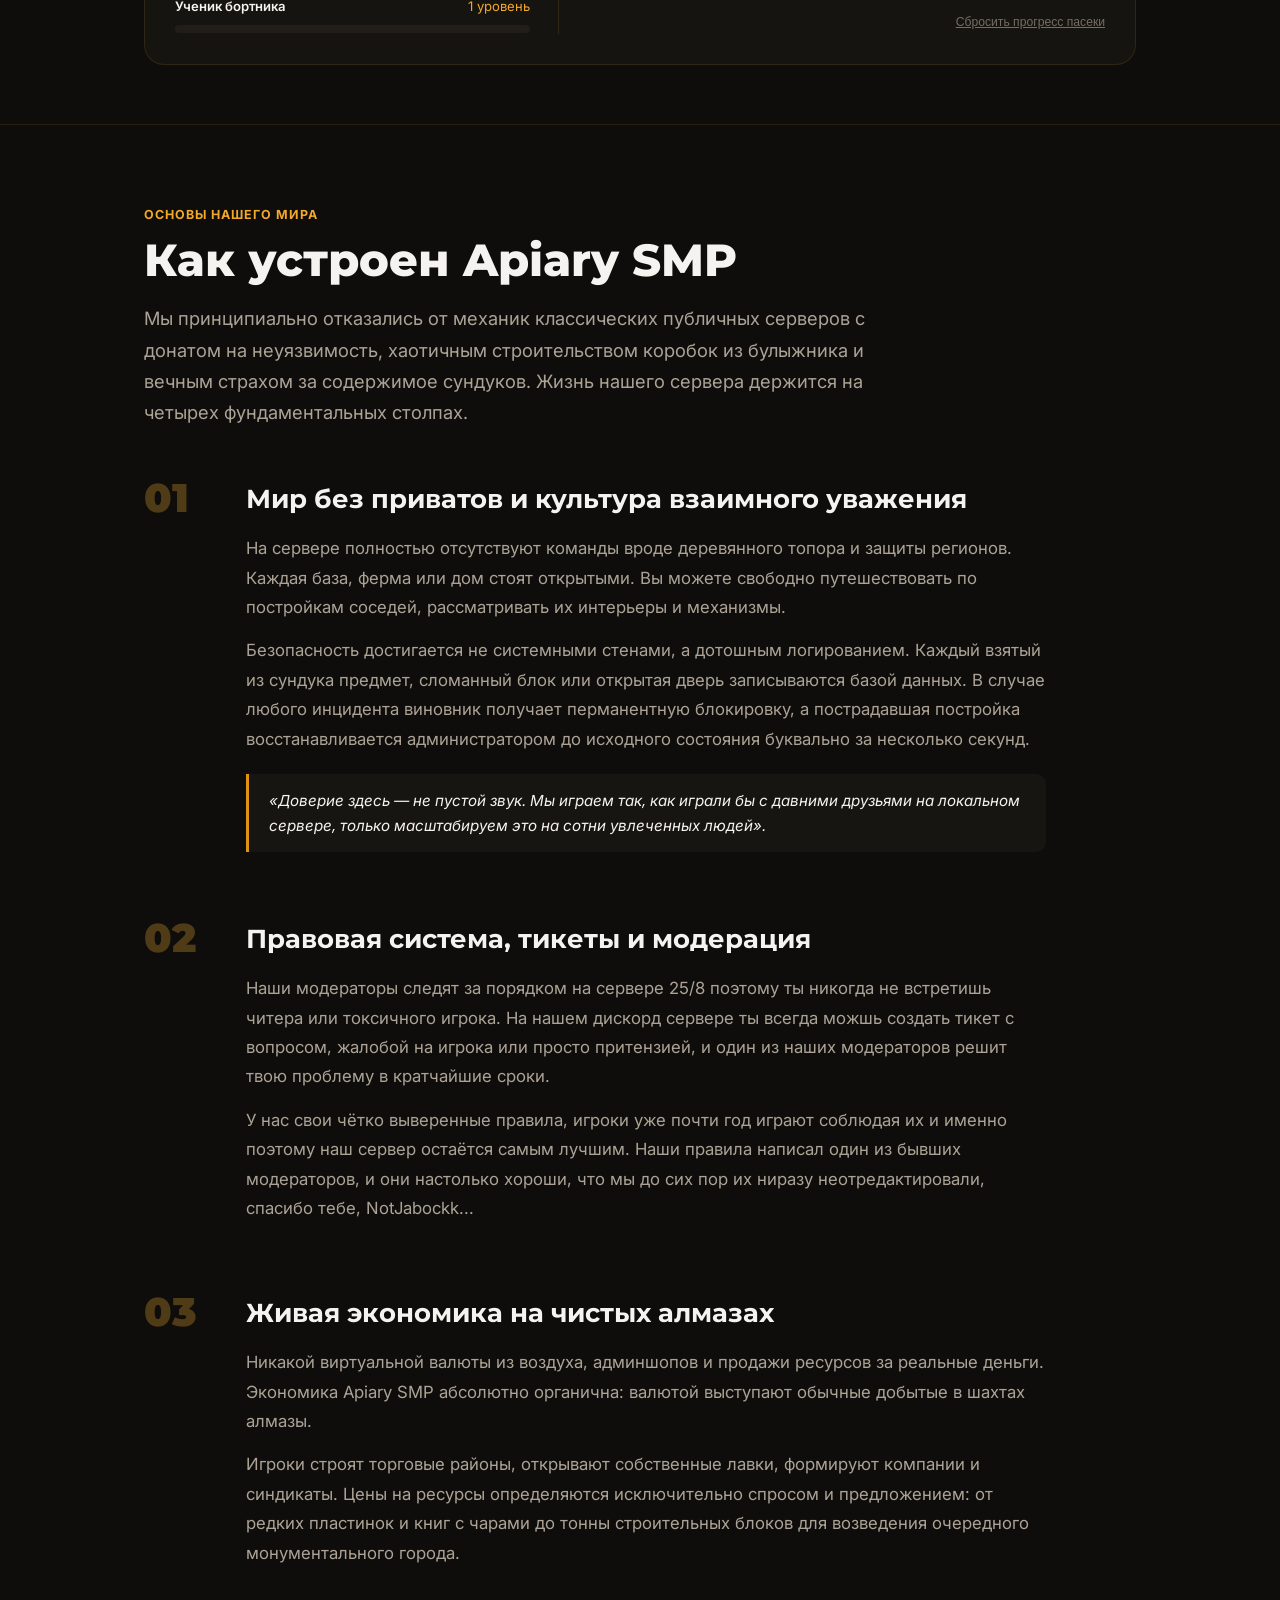
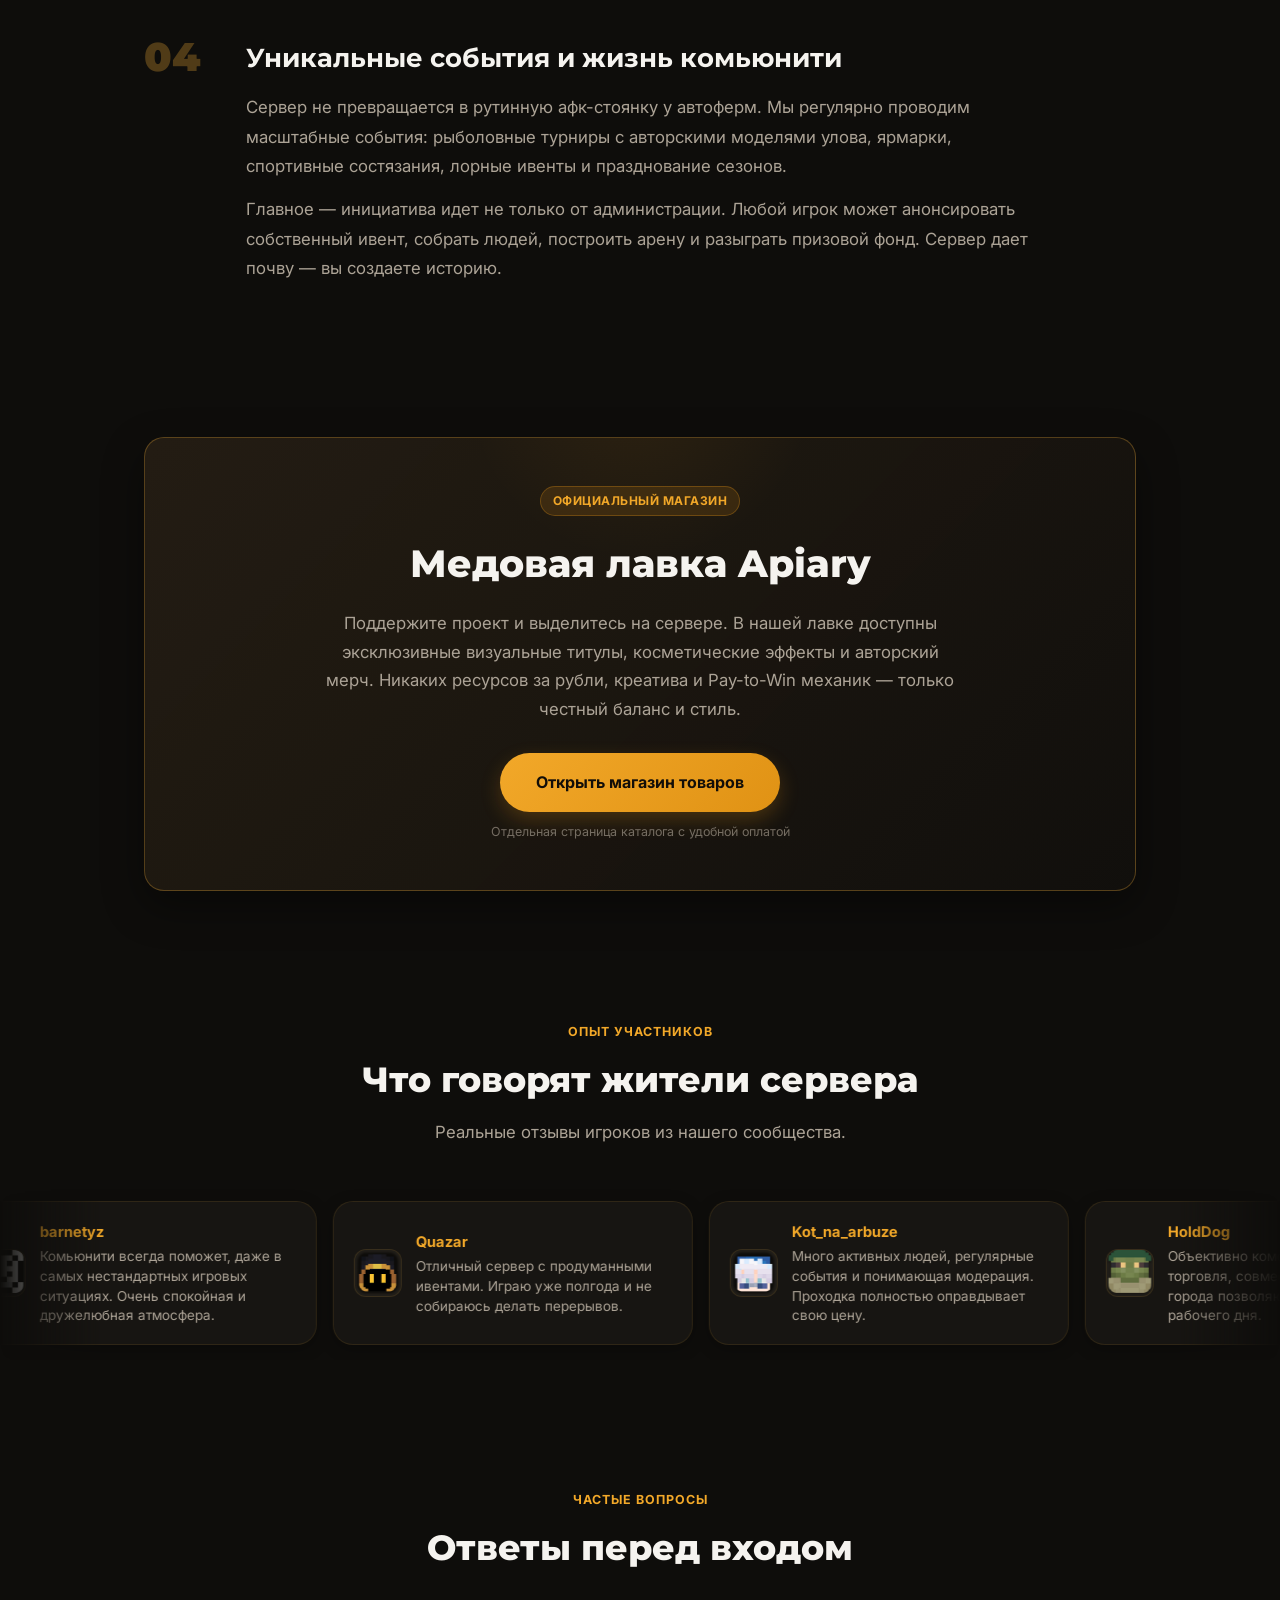
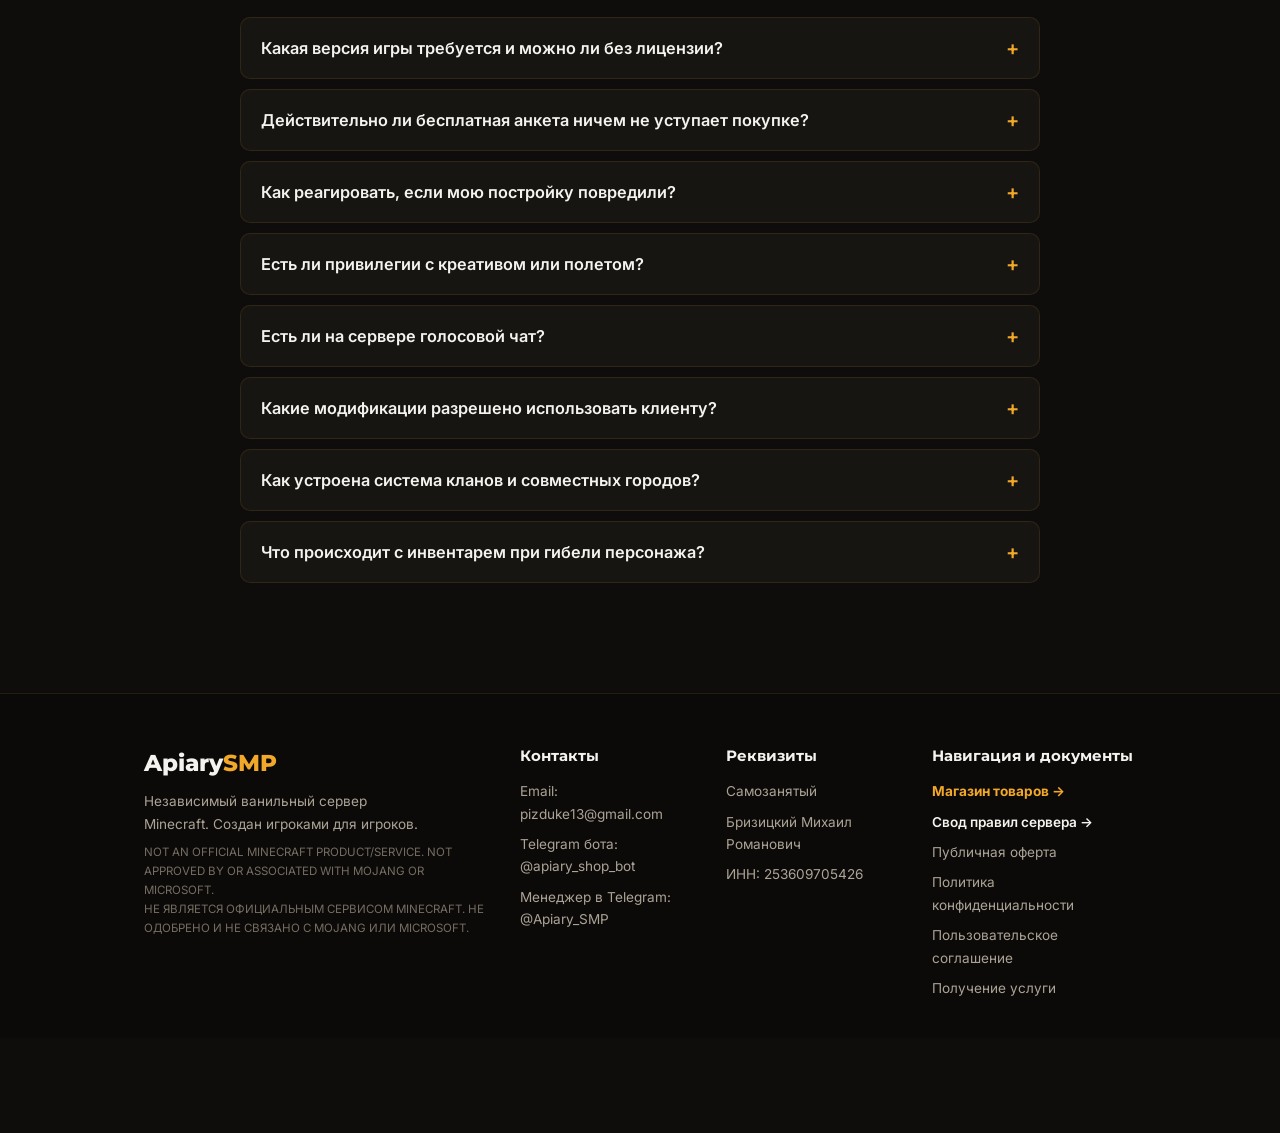
==== commit 01093ad3: "Add files via upload" ====
--- a/index.html
+++ b/index.html
@@ -469,6 +469,7 @@
     </section>
 
     <!-- ПОДВАЛ -->
+   <!-- ПОДВАЛ -->
     <footer class="footer-wrap">
         <div class="site-container">
             <div class="footer-grid">
@@ -484,7 +485,8 @@
                 <div class="footer-cell">
                     <h4>Контакты</h4>
                     <p>Email: <a href="mailto:pizduke13@gmail.com">pizduke13@gmail.com</a></p>
-                    <p>Telegram: <a href="https://t.me/apiary_shop_bot" target="_blank" rel="noopener">@apiary_shop_bot</a></p>
+                    <p>Telegram бота: <a href="https://t.me/apiary_shop_bot" target="_blank" rel="noopener">@apiary_shop_bot</a></p>
+                    <p>Менеджер в Telegram: <a href="https://t.me/Apiary_SMP" target="_blank" rel="noopener">@Apiary_SMP</a></p>
                 </div>
 
                 <div class="footer-cell">
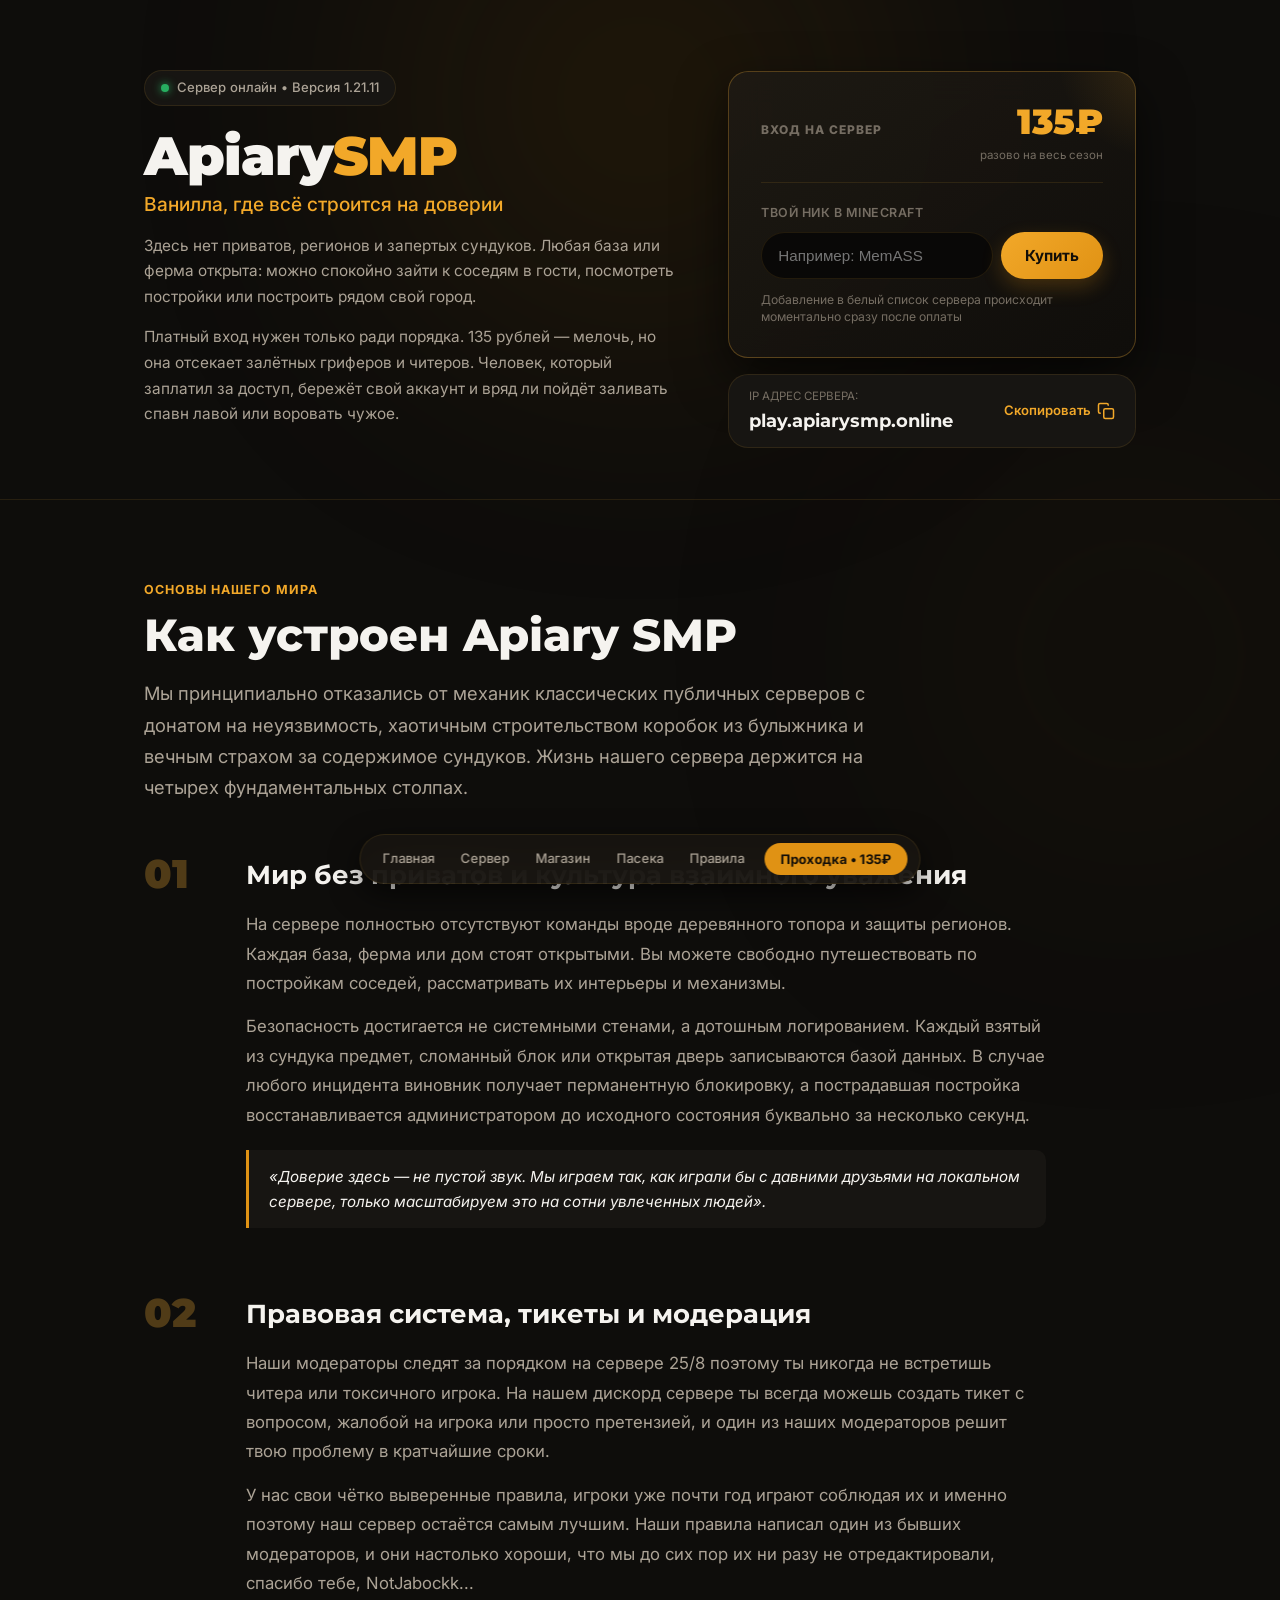
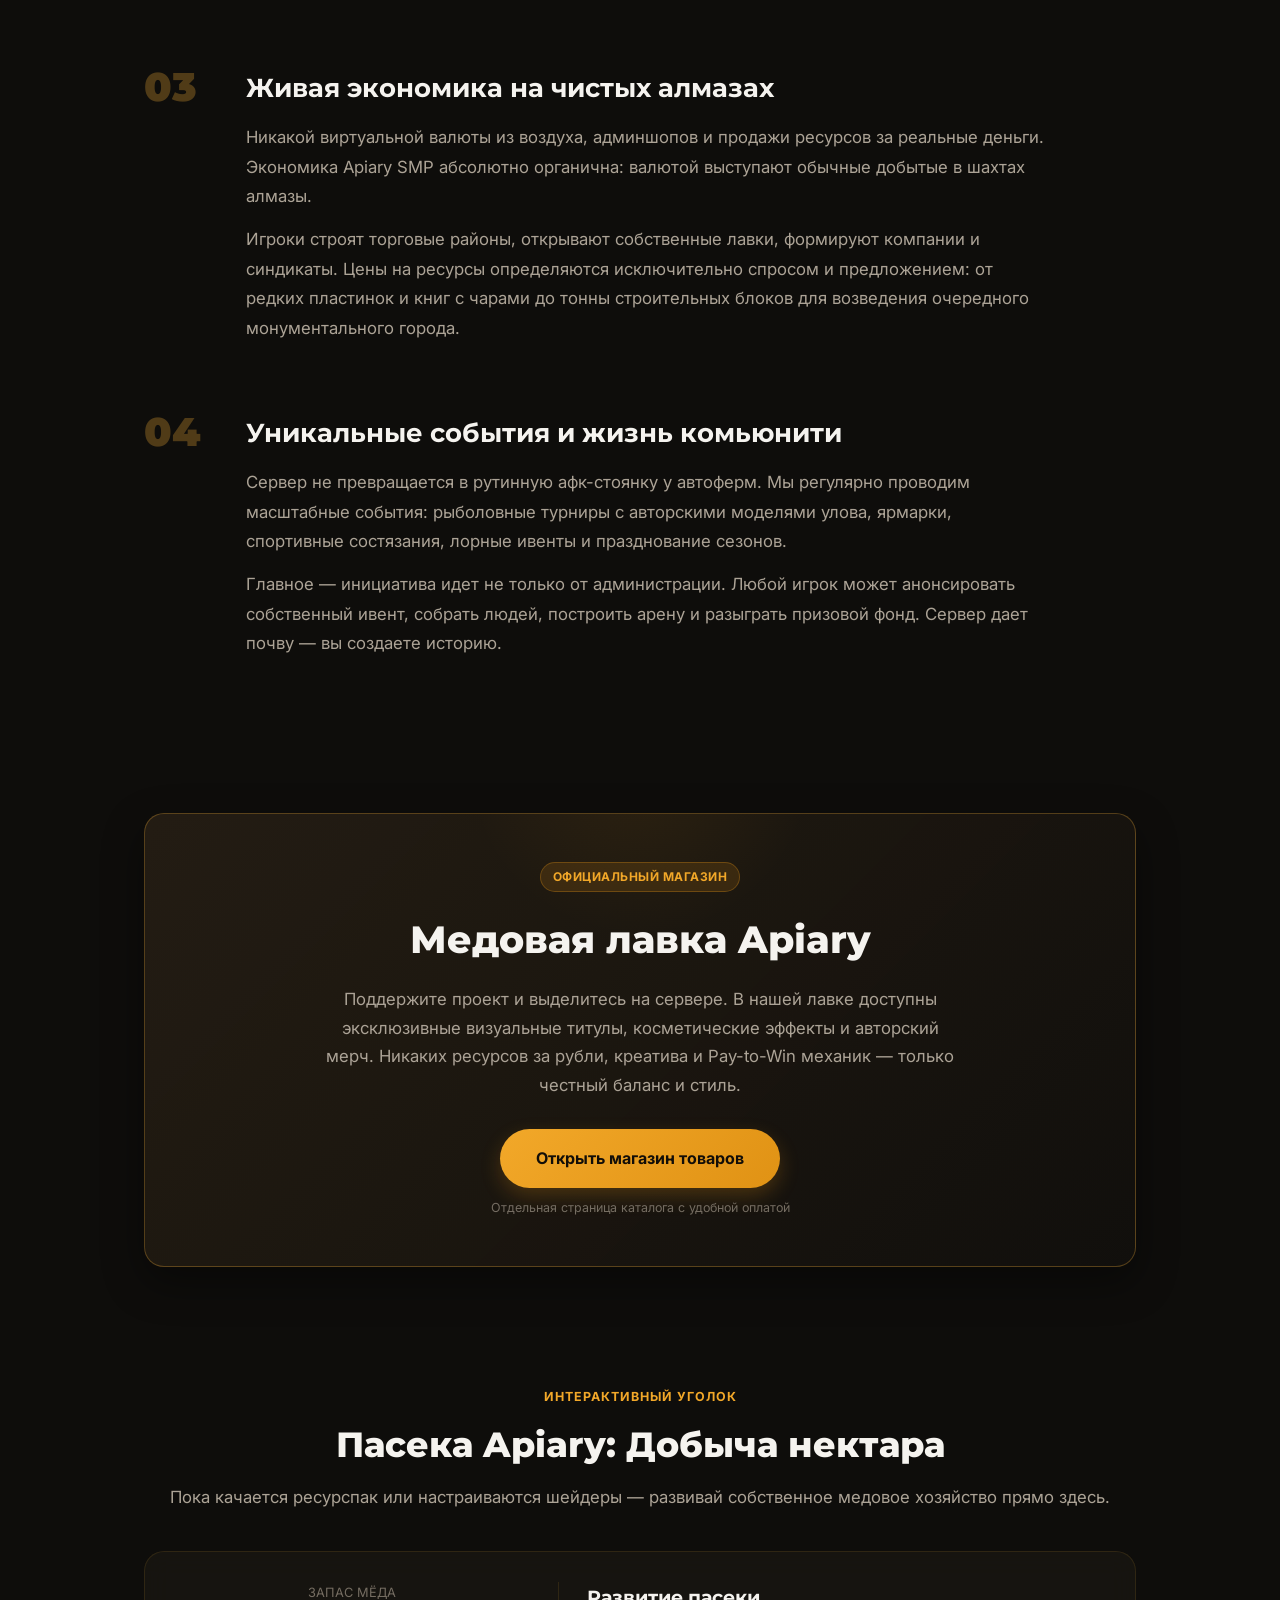
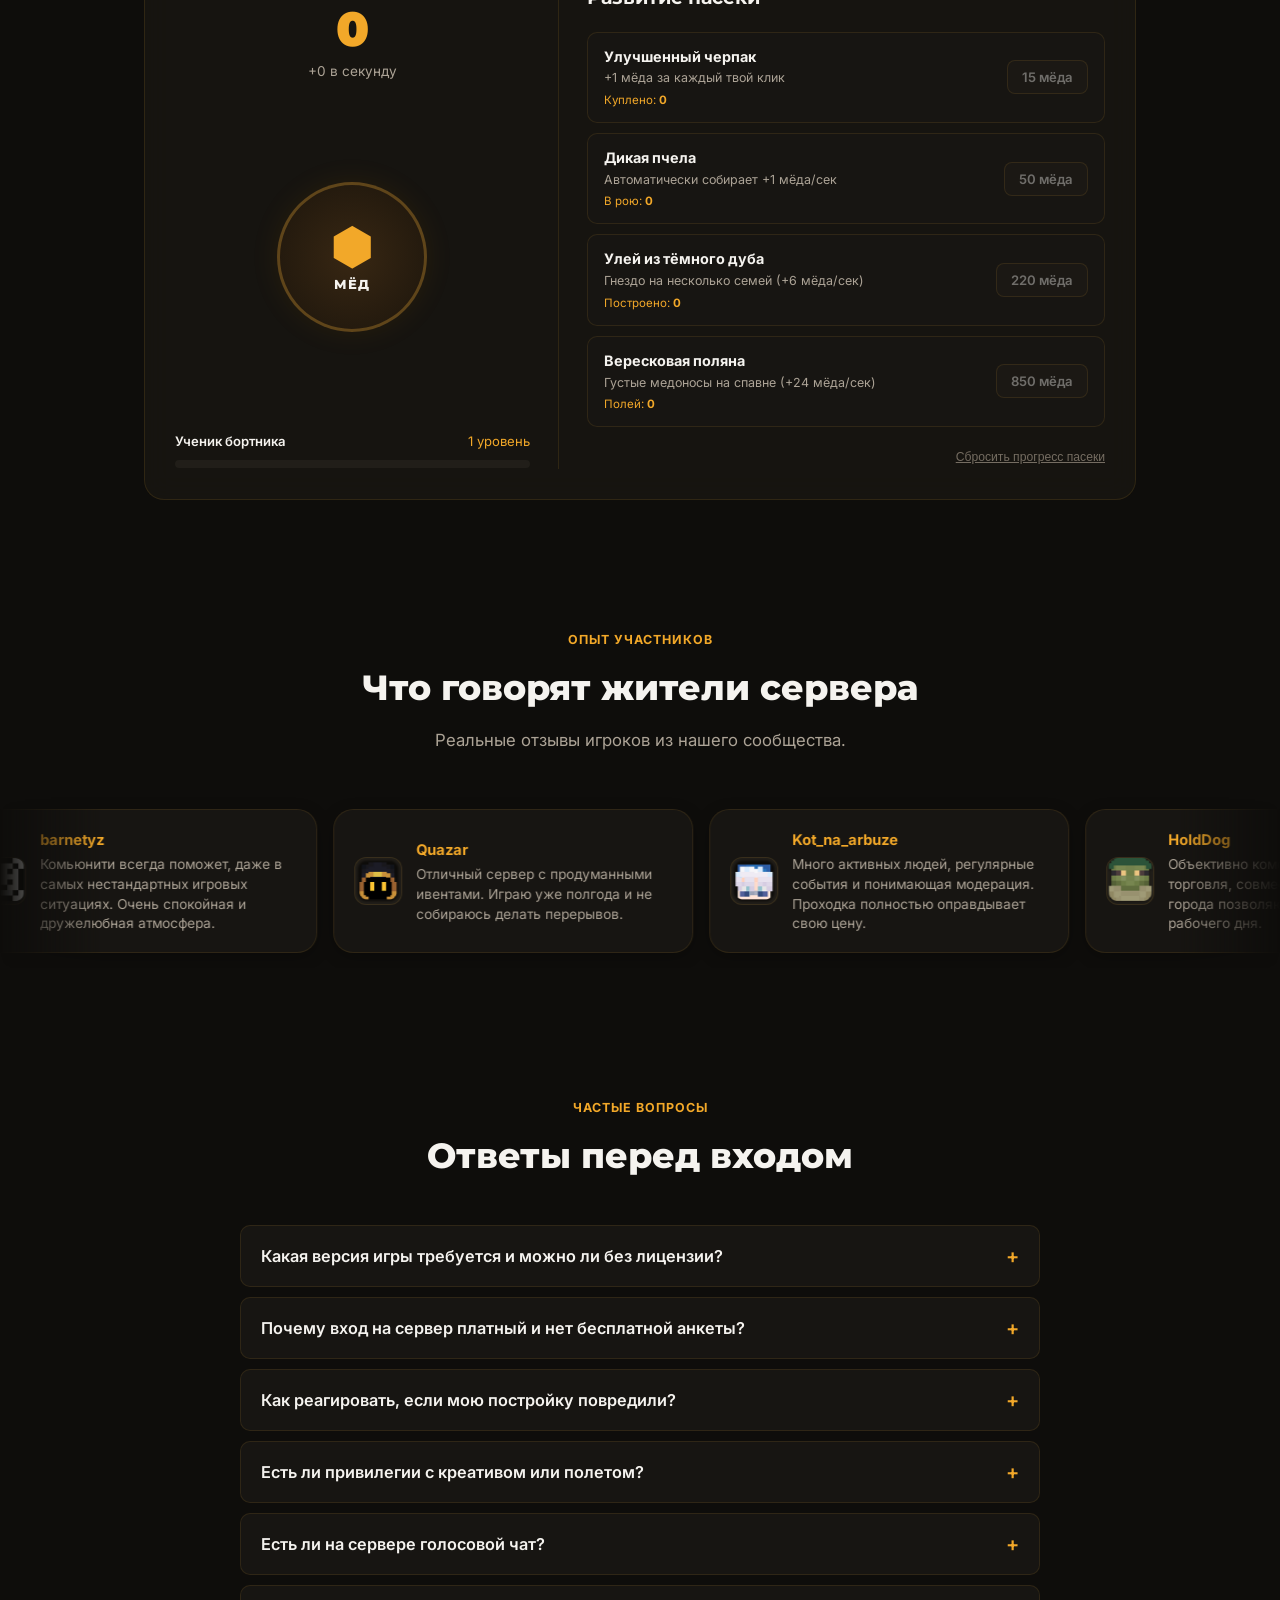
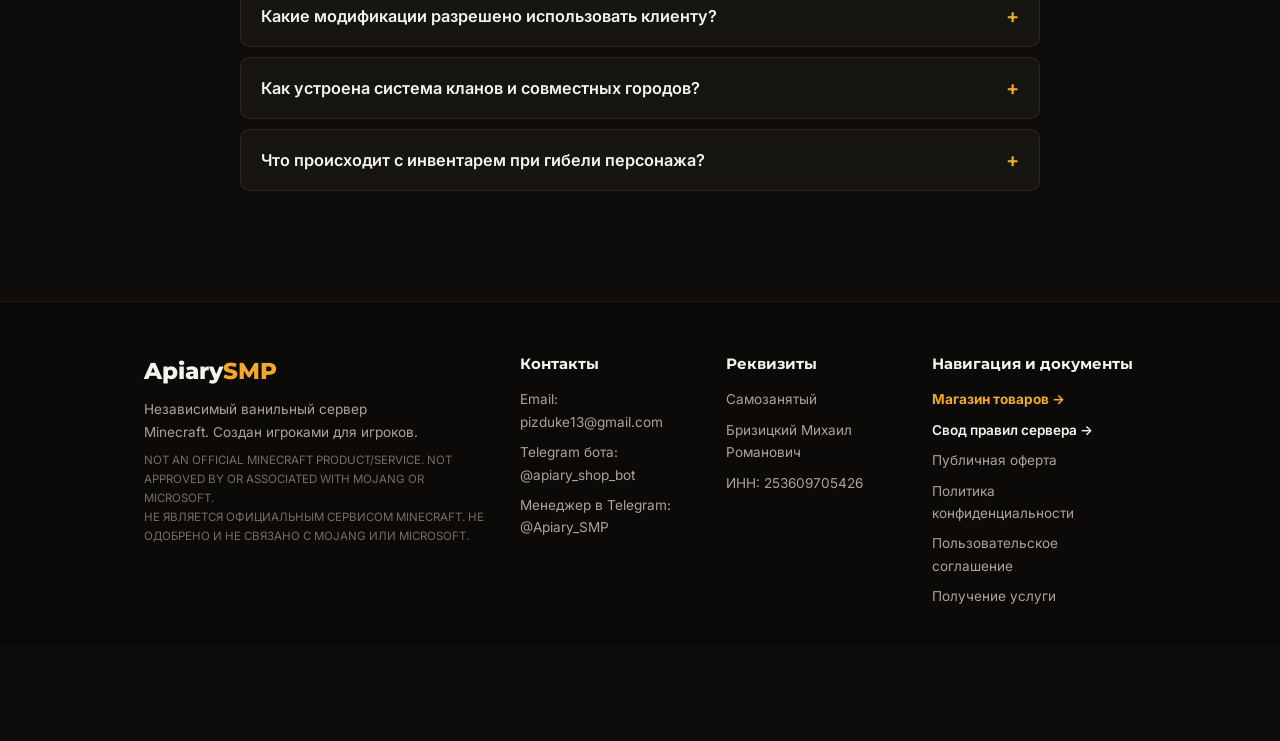
==== commit 365f40df: "Add files via upload" ====
--- a/index.html
+++ b/index.html
@@ -15,164 +15,82 @@
     <div class="ambient-spot ambient-spot-2"></div>
 
     <!-- ПЕРВЫЙ ЭКРАН -->
+    <!-- ПЕРВЫЙ ЭКРАН -->
     <header class="hero-section" id="top">
         <div class="site-container">
-            
-            <div class="server-status-tag" id="statusPill">
-                <span class="status-dot"></span>
-                <span id="statusLabel">Опрашиваем сервер...</span>
-            </div>
-
-            <h1 class="hero-header">
-                Apiary<span class="text-accent">SMP</span>
-                <span class="hero-subhead">Ламповое сообщество без приватов и грифа</span>
-            </h1>
-
-            <p class="hero-lead">
-                Классическое ванильное выживание на доверии. Мы объединяем игроков, 
-                строим города, судим нарушителей на открытых заседаниях и развиваем честную экономику.
-            </p>
-
-            <div class="access-ways-container">
-                <div class="access-way-card way-paid">
-                    <div class="way-badge">Быстрый старт</div>
-                    <h3>Платная проходка</h3>
-                    <p class="way-desc">
-                        Для тех, кто ценит свое время. Полный скип анкеты: оплачиваешь 135 рублей и моментально попадаешь в вайтлист сервера без собеседований и ожидания.
-                    </p>
-                    <button class="btn-primary" onclick="openModal()">
-                        Купить проходку — 135₽
-                    </button>
-                    <span class="way-note">Автоматическая выдача сразу после оплаты</span>
-                </div>
-
-                <div class="access-way-divider">
-                    <span>или</span>
-                </div>
-
-                <div class="access-way-card way-free">
-                    <div class="way-badge badge-neutral">Бесплатный вход</div>
-                    <h3>Заполнение анкеты</h3>
-                    <p class="way-desc">
-                        Не хочешь платить? Без проблем. Переходи в нашего Telegram-бота, подробно отвечай на вопросы анкеты и жди решения модерации.
-                    </p>
-                    <a href="https://t.me/apiary_shop_bot" target="_blank" rel="noopener noreferrer" class="btn-outline">
-                        Заполнить анкету в боте →
-                    </a>
-                    <span class="way-note">Рассмотрение заявок живыми людьми</span>
-                </div>
-            </div>
-
-            <div class="hub-ip-box" onclick="copyIP(this)">
-                <div class="ip-meta">
-                    <span class="ip-title">Единый адрес сервера:</span>
-                    <span class="ip-code" id="ipValue">play.apiarysmp.online</span>
-                </div>
-                <div class="ip-action">
-                    <span class="ip-action-text">Скопировать</span>
-                    <svg width="18" height="18" viewBox="0 0 24 24" fill="none" stroke="currentColor" stroke-width="2">
-                        <rect x="9" y="9" width="13" height="13" rx="2" ry="2"></rect>
-                        <path d="M5 15H4a2 2 0 0 1-2-2V4a2 2 0 0 1 2-2h9a2 2 0 0 1 2 2v1"></path>
-                    </svg>
-                </div>
-            </div>
-
+            <div class="hero-grid">
+
+                <!-- ЛЕВАЯ КОЛОНКА: СМЫСЛ И СЕРВЕР -->
+                <div class="hero-content">
+                    <div class="server-status-tag" id="statusPill">
+                        <span class="status-dot"></span>
+                        <span id="statusLabel">Опрашиваем сервер...</span>
+                    </div>
+
+                    <h1 class="hero-header">
+                        Apiary<span class="text-accent">SMP</span>
+                        <span class="hero-subhead">Ванилла, где всё строится на доверии</span>
+                    </h1>
+
+                    <div class="hero-story-text">
+    <p>
+        Здесь нет приватов, регионов и запертых сундуков. Любая база или ферма открыта: можно спокойно зайти к соседям в гости, посмотреть постройки или построить рядом свой город.
+    </p>
+    <p>
+        Платный вход нужен только ради порядка. 135 рублей — мелочь, но она отсекает залётных гриферов и читеров. Человек, который заплатил за доступ, бережёт свой аккаунт и вряд ли пойдёт заливать спавн лавой или воровать чужое.
+    </p>
+</div>
+
+                   
+                </div>
+
+                <!-- ПРАВАЯ КОЛОНКА: ИНТЕРАКТИВНЫЙ ВХОД И IP -->
+                <div class="hero-action-pane">
+                    
+                    <div class="pass-entry-widget">
+                        <div class="widget-top">
+                            <span class="widget-kicker">Вход на сервер</span>
+                            <div class="widget-price-tag">
+                                <span class="price-val">135₽</span>
+                                <span class="price-sub">разово на весь сезон</span>
+                            </div>
+                        </div>
+
+                        <div class="widget-form">
+                            <label for="heroNick">Твой ник в Minecraft</label>
+                            <div class="widget-input-row">
+                                <input type="text" id="heroNick" placeholder="Например: MemASS" autocomplete="off" maxlength="16">
+                                <button type="button" class="btn-primary widget-btn" onclick="startPassPurchase()">
+                                    Купить
+                                </button>
+                            </div>
+                        </div>
+
+                        <span class="widget-hint">
+                            Добавление в белый список сервера происходит моментально сразу после оплаты
+                        </span>
+                    </div>
+
+                    <!-- БЛОК СКОПИРОВАТЬ IP -->
+                    <div class="hub-ip-box hero-ip-box" onclick="copyIP(this)">
+                        <div class="ip-meta">
+                            <span class="ip-title">IP адрес сервера:</span>
+                            <span class="ip-code" id="ipValue">play.apiarysmp.online</span>
+                        </div>
+                        <div class="ip-action">
+                            <span class="ip-action-text">Скопировать</span>
+                            <svg width="18" height="18" viewBox="0 0 24 24" fill="none" stroke="currentColor" stroke-width="2">
+                                <rect x="9" y="9" width="13" height="13" rx="2" ry="2"></rect>
+                                <path d="M5 15H4a2 2 0 0 1-2-2V4a2 2 0 0 1 2-2h9a2 2 0 0 1 2 2v1"></path>
+                            </svg>
+                        </div>
+                    </div>
+
+                </div>
+
+            </div>
         </div>
     </header>
-
-    <!-- МИНИ-ИГРА ПАСЕКА -->
-    <section class="game-section" id="game">
-        <div class="site-container">
-            <div class="section-heading text-left">
-                <span class="section-kicker">Интерактивный уголок</span>
-                <h2 class="section-headline">Пасека Apiary: Добыча нектара</h2>
-                <p class="section-subtext">Пока качается ресурспак или проверяется заявка — развивай собственное медовое хозяйство прямо здесь.</p>
-            </div>
-
-            <div class="game-board">
-                <div class="clicker-pane">
-                    <div class="honey-counter-box">
-                        <span class="counter-label">Запас мёда</span>
-                        <span class="counter-val" id="honeyCount">0</span>
-                        <span class="hps-val" id="hpsDisplay">+0 в секунду</span>
-                    </div>
-
-                    <div class="clicker-interactive-wrap">
-                        <button class="honeycomb-btn" id="hiveClicker" aria-label="Собрать мёд">
-                            <span class="hive-symbol">⬢</span>
-                            <span class="hive-core">МЁД</span>
-                        </button>
-                    </div>
-
-                    <div class="player-rank-bar">
-                        <div class="rank-info">
-                            <span class="rank-name" id="rankName">Ученик бортника</span>
-                            <span class="rank-level" id="rankLevel">1 уровень</span>
-                        </div>
-                        <div class="progress-track">
-                            <div class="progress-fill" id="rankProgress"></div>
-                        </div>
-                    </div>
-                </div>
-
-                <div class="shop-pane">
-                    <h3 class="shop-title">Развитие пасеки</h3>
-                    <div class="upgrades-stack">
-                        
-                        <div class="upgrade-row" id="upgClick">
-                            <div class="upgrade-info">
-                                <strong>Улучшенный черпак</strong>
-                                <span>+1 мёда за каждый твой клик</span>
-                                <span class="upgrade-owned">Куплено: <b id="lvlClick">0</b></span>
-                            </div>
-                            <button class="btn-buy" onclick="buyUpgrade('click')">
-                                <span class="buy-cost" id="costClick">15</span> мёда
-                            </button>
-                        </div>
-
-                        <div class="upgrade-row" id="upgBees">
-                            <div class="upgrade-info">
-                                <strong>Дикая пчела</strong>
-                                <span>Автоматически собирает +1 мёда/сек</span>
-                                <span class="upgrade-owned">В рою: <b id="lvlBees">0</b></span>
-                            </div>
-                            <button class="btn-buy" onclick="buyUpgrade('bees')">
-                                <span class="buy-cost" id="costBees">50</span> мёда
-                            </button>
-                        </div>
-
-                        <div class="upgrade-row" id="upgHive">
-                            <div class="upgrade-info">
-                                <strong>Улей из тёмного дуба</strong>
-                                <span>Гнездо на несколько семей (+6 мёда/сек)</span>
-                                <span class="upgrade-owned">Построено: <b id="lvlHive">0</b></span>
-                            </div>
-                            <button class="btn-buy" onclick="buyUpgrade('hive')">
-                                <span class="buy-cost" id="costHive">220</span> мёда
-                            </button>
-                        </div>
-
-                        <div class="upgrade-row" id="upgField">
-                            <div class="upgrade-info">
-                                <strong>Вересковая поляна</strong>
-                                <span>Густые медоносы на спавне (+24 мёда/сек)</span>
-                                <span class="upgrade-owned">Полей: <b id="lvlField">0</b></span>
-                            </div>
-                            <button class="btn-buy" onclick="buyUpgrade('field')">
-                                <span class="buy-cost" id="costField">850</span> мёда
-                            </button>
-                        </div>
-
-                    </div>
-                    
-                    <div class="game-footer-actions">
-                        <button class="btn-text-subtle" onclick="resetGameProgress()">Сбросить прогресс пасеки</button>
-                    </div>
-                </div>
-            </div>
-        </div>
-    </section>
-
     <!-- О СЕРВЕРЕ -->
     <article class="narrative-section" id="story">
         <div class="site-container">
@@ -216,12 +134,12 @@
                         <h3 class="chapter-heading">Правовая система, тикеты и модерация</h3>
                         <p>
                             Наши модераторы следят за порядком на сервере 25/8 поэтому ты никогда не встретишь читера или токсичного игрока.
-                            На нашем дискорд сервере ты всегда можшь создать тикет с вопросом, жалобой на игрока или просто притензией, и один
+                            На нашем дискорд сервере ты всегда можешь создать тикет с вопросом, жалобой на игрока или просто претензией, и один
                             из наших модераторов решит твою проблему в кратчайшие сроки.
                         </p>
                         <p>
                             У нас свои чётко выверенные правила, игроки уже почти год играют соблюдая их и именно поэтому наш сервер остаётся самым лучшим.
-                            Наши правила написал один из бывших модераторов, и они настолько хороши, что мы до сих пор их ниразу неотредактировали, спасибо тебе,
+                            Наши правила написал один из бывших модераторов, и они настолько хороши, что мы до сих пор их ни разу не отредактировали, спасибо тебе,
                             NotJabockk...
                         </p>
                     </div>
@@ -285,6 +203,99 @@
         </div>
     </section>
 
+    <!-- МИНИ-ИГРА ПАСЕКА (ПЕРЕНЕСЕНА ПОСЛЕ МАГАЗИНА) -->
+    <section class="game-section" id="game">
+        <div class="site-container">
+            <div class="section-heading text-left">
+                <span class="section-kicker">Интерактивный уголок</span>
+                <h2 class="section-headline">Пасека Apiary: Добыча нектара</h2>
+                <p class="section-subtext">Пока качается ресурспак или настраиваются шейдеры — развивай собственное медовое хозяйство прямо здесь.</p>
+            </div>
+
+            <div class="game-board">
+                <div class="clicker-pane">
+                    <div class="honey-counter-box">
+                        <span class="counter-label">Запас мёда</span>
+                        <span class="counter-val" id="honeyCount">0</span>
+                        <span class="hps-val" id="hpsDisplay">+0 в секунду</span>
+                    </div>
+
+                    <div class="clicker-interactive-wrap">
+                        <button class="honeycomb-btn" id="hiveClicker" aria-label="Собрать мёд">
+                            <span class="hive-symbol">⬢</span>
+                            <span class="hive-core">МЁД</span>
+                        </button>
+                    </div>
+
+                    <div class="player-rank-bar">
+                        <div class="rank-info">
+                            <span class="rank-name" id="rankName">Ученик бортника</span>
+                            <span class="rank-level" id="rankLevel">1 уровень</span>
+                        </div>
+                        <div class="progress-track">
+                            <div class="progress-fill" id="rankProgress"></div>
+                        </div>
+                    </div>
+                </div>
+
+                <div class="shop-pane">
+                    <h3 class="shop-title">Развитие пасеки</h3>
+                    <div class="upgrades-stack">
+                        
+                        <div class="upgrade-row" id="upgClick">
+                            <div class="upgrade-info">
+                                <strong>Улучшенный черпак</strong>
+                                <span>+1 мёда за каждый твой клик</span>
+                                <span class="upgrade-owned">Куплено: <b id="lvlClick">0</b></span>
+                            </div>
+                            <button class="btn-buy" onclick="buyUpgrade('click')">
+                                <span class="buy-cost" id="costClick">15</span> мёда
+                            </button>
+                        </div>
+
+                        <div class="upgrade-row" id="upgBees">
+                            <div class="upgrade-info">
+                                <strong>Дикая пчела</strong>
+                                <span>Автоматически собирает +1 мёда/сек</span>
+                                <span class="upgrade-owned">В рою: <b id="lvlBees">0</b></span>
+                            </div>
+                            <button class="btn-buy" onclick="buyUpgrade('bees')">
+                                <span class="buy-cost" id="costBees">50</span> мёда
+                            </button>
+                        </div>
+
+                        <div class="upgrade-row" id="upgHive">
+                            <div class="upgrade-info">
+                                <strong>Улей из тёмного дуба</strong>
+                                <span>Гнездо на несколько семей (+6 мёда/сек)</span>
+                                <span class="upgrade-owned">Построено: <b id="lvlHive">0</b></span>
+                            </div>
+                            <button class="btn-buy" onclick="buyUpgrade('hive')">
+                                <span class="buy-cost" id="costHive">220</span> мёда
+                            </button>
+                        </div>
+
+                        <div class="upgrade-row" id="upgField">
+                            <div class="upgrade-info">
+                                <strong>Вересковая поляна</strong>
+                                <span>Густые медоносы на спавне (+24 мёда/сек)</span>
+                                <span class="upgrade-owned">Полей: <b id="lvlField">0</b></span>
+                            </div>
+                            <button class="btn-buy" onclick="buyUpgrade('field')">
+                                <span class="buy-cost" id="costField">850</span> мёда
+                            </button>
+                        </div>
+
+                    </div>
+                    
+                    <div class="game-footer-actions">
+                        <button class="btn-text-subtle" onclick="resetGameProgress()">Сбросить прогресс пасеки</button>
+                    </div>
+                </div>
+            </div>
+        </div>
+    </section>
+
     <!-- ОТЗЫВЫ -->
     <section class="reviews-section" id="reviews">
         <div class="site-container">
@@ -382,12 +393,12 @@
 
                 <div class="faq-unit">
                     <button class="faq-header-btn">
-                        <span>Действительно ли бесплатная анкета ничем не уступает покупке?</span>
-                        <span class="faq-sign">+</span>
-                    </button>
-                    <div class="faq-dropdown">
-                        <div class="faq-text">
-                            Абсолютно ничем. Права у всех игроков равны. Проходка за 135 рублей — это инструмент экономии времени для тех, кто не хочет ждать проверки своей заявки модераторами.
+                        <span>Почему вход на сервер платный и нет бесплатной анкеты?</span>
+                        <span class="faq-sign">+</span>
+                    </button>
+                    <div class="faq-dropdown">
+                        <div class="faq-text">
+                            Платная проходка — наш главный инструмент защиты концепции мира без приватов. Символическая цена в 135 рублей служит естественным барьером: люди, вложившие даже небольшую сумму, относятся к игре осознанно, дорожат своим аккаунтом и уважают чужой труд. Это гарантирует, что на сервере вас окружают взрослые, адекватные и дружелюбные игроки.
                         </div>
                     </div>
                 </div>
@@ -469,7 +480,6 @@
     </section>
 
     <!-- ПОДВАЛ -->
-   <!-- ПОДВАЛ -->
     <footer class="footer-wrap">
         <div class="site-container">
             <div class="footer-grid">
@@ -509,19 +519,19 @@
         </div>
     </footer>
 
-    <!-- ПЛАВАЮЩАЯ НАВИГАЦИЯ -->
+    <!-- ПЛАВАЮЩАЯ НАВИГАЦИЯ (ОБНОВЛЁН ПОРЯДОК СКРОЛЛА) -->
     <nav class="bottom-dock" aria-label="Быстрая навигация">
         <a href="#top" class="dock-action" title="В начало страницы">
             <span class="dock-txt">Главная</span>
-        </a>
-        <a href="#game" class="dock-action" title="Пасека">
-            <span class="dock-txt">Пасека</span>
         </a>
         <a href="#story" class="dock-action" title="Об устройстве">
             <span class="dock-txt">Сервер</span>
         </a>
         <a href="#shop" class="dock-action" title="Магазин">
             <span class="dock-txt">Магазин</span>
+        </a>
+        <a href="#game" class="dock-action" title="Пасека">
+            <span class="dock-txt">Пасека</span>
         </a>
         <a href="rules-main.html" class="dock-action" title="Правила">
             <span class="dock-txt">Правила</span>
@@ -544,7 +554,7 @@
                 
                 <div class="form-row">
                     <label for="nickField">Игровой никнейм Minecraft</label>
-                    <input type="text" id="nickField" name="nickname" class="sheet-input" placeholder="Например: Notch" required autocomplete="off">
+                    <input type="text" id="nickField" name="nickname" class="sheet-input" placeholder="Например: MemASS" required autocomplete="off">
                 </div>
 
                 <div class="form-row">
@@ -559,13 +569,13 @@
                     </span>
                 </label>
 
-                <button type="submit" class="modal-submit-btn">Оплатить и скипнуть анкету</button>
+                <button type="submit" class="modal-submit-btn">Оплатить проходку</button>
             </form>
             <span class="modal-footnote">Доступ выдается автоматически после завершения транзакции.</span>
         </div>
     </div>
 
-<!-- ЮРИДИЧЕСКАЯ МОДАЛКА: ПУБЛИЧНАЯ ОФЕРТА -->
+    <!-- ЮРИДИЧЕСКАЯ МОДАЛКА: ПУБЛИЧНАЯ ОФЕРТА -->
     <div class="overlay" id="offerModal">
         <div class="sheet-modal sheet-modal-large">
             <span class="close-button">&times;</span>
--- a/style.css
+++ b/style.css
@@ -163,39 +163,311 @@
     margin: 0 auto 36px;
 }
 
-.access-ways-container {
-    display: flex;
-    align-items: stretch;
-    justify-content: center;
-    gap: 20px;
-    margin-bottom: 35px;
-    max-width: 880px;
-    margin-left: auto;
-    margin-right: auto;
-}
-
-.access-way-card {
+/* --- ПЕРВЫЙ ЭКРАН (ШИРОКИЙ ГРИД) --- */
+.hero-section {
+    padding: 70px 0 50px;
+    position: relative;
+    z-index: 1;
+}
+
+.hero-grid {
+    display: grid;
+    grid-template-columns: 1.25fr 0.95fr;
+    gap: 48px;
+    align-items: center;
+    text-align: left;
+}
+
+/* Левая часть: контент */
+.hero-content {
+    display: flex;
+    flex-direction: column;
+    align-items: flex-start;
+}
+
+.server-status-tag {
+    display: inline-flex;
+    align-items: center;
+    gap: 8px;
+    background: var(--bg-surface);
+    border: 1px solid var(--border-light);
+    padding: 6px 16px;
+    border-radius: var(--radius-round);
+    font-size: 0.82rem;
+    font-weight: 500;
+    color: var(--txt-muted);
+    margin-bottom: 20px;
+}
+
+.status-dot {
+    width: 8px;
+    height: 8px;
+    border-radius: 50%;
+    background-color: #27ae60;
+    box-shadow: 0 0 8px #27ae60;
+}
+
+.hero-header {
+    font-family: var(--font-heading);
+    font-size: clamp(2.3rem, 5vw, 3.4rem);
+    font-weight: 900;
+    line-height: 1.1;
+    letter-spacing: -1px;
+    margin-bottom: 18px;
+}
+
+.hero-subhead {
+    display: block;
+    font-family: var(--font-body);
+    font-size: clamp(1rem, 2vw, 1.2rem);
+    font-weight: 500;
+    color: var(--honey-bright);
+    margin-top: 8px;
+    letter-spacing: 0;
+}
+
+.hero-story-text p {
+    font-size: 0.96rem;
+    color: var(--txt-muted);
+    line-height: 1.68;
+    margin-bottom: 14px;
+}
+
+.hero-story-text p:last-child {
+    margin-bottom: 22px;
+}
+
+.hero-badges {
+    display: flex;
+    gap: 8px;
+    flex-wrap: wrap;
+}
+
+.h-badge {
+    background: rgba(255, 255, 255, 0.04);
+    border: 1px solid rgba(220, 160, 50, 0.2);
+    color: var(--txt-main);
+    font-size: 0.76rem;
+    font-weight: 600;
+    padding: 5px 12px;
+    border-radius: 20px;
+}
+
+/* Правая часть: виджет входа и IP */
+.hero-action-pane {
+    display: flex;
+    flex-direction: column;
+    gap: 16px;
+}
+
+.pass-entry-widget {
+    background: linear-gradient(145deg, rgba(30, 26, 20, 0.92) 0%, rgba(16, 14, 11, 0.96) 100%);
+    border: 1px solid var(--border-strong);
+    border-radius: var(--radius-block);
+    padding: clamp(24px, 4vw, 32px);
+    box-shadow: 0 20px 50px rgba(0, 0, 0, 0.6);
+    backdrop-filter: blur(16px);
+    -webkit-backdrop-filter: blur(16px);
+    position: relative;
+    overflow: hidden;
+}
+
+.pass-entry-widget::before {
+    content: "";
+    position: absolute;
+    top: -40%;
+    right: -30%;
+    width: 200px;
+    height: 200px;
+    background: radial-gradient(circle, rgba(242, 168, 41, 0.15) 0%, transparent 70%);
+    pointer-events: none;
+}
+
+.widget-top {
+    display: flex;
+    align-items: baseline;
+    justify-content: space-between;
+    margin-bottom: 20px;
+    border-bottom: 1px solid var(--border-light);
+    padding-bottom: 16px;
+}
+
+.widget-kicker {
+    font-size: 0.75rem;
+    text-transform: uppercase;
+    font-weight: 800;
+    letter-spacing: 1px;
+    color: var(--txt-subtle);
+}
+
+.widget-price-tag {
+    text-align: right;
+}
+
+.price-val {
+    font-family: var(--font-heading);
+    font-size: 2.2rem;
+    font-weight: 900;
+    color: var(--honey-bright);
+    line-height: 1;
+    display: block;
+}
+
+.price-sub {
+    font-size: 0.72rem;
+    color: var(--txt-subtle);
+}
+
+.widget-form label {
+    display: block;
+    font-size: 0.78rem;
+    color: var(--txt-subtle);
+    font-weight: 600;
+    margin-bottom: 8px;
+    text-transform: uppercase;
+    letter-spacing: 0.5px;
+}
+
+.widget-input-row {
+    display: flex;
+    gap: 8px;
+    margin-bottom: 12px;
+}
+
+.widget-input-row input {
     flex: 1;
-    background: var(--bg-card);
+    min-width: 0;
+    padding: 14px 16px;
+    background: #090807;
     border: 1px solid var(--border-light);
-    border-radius: var(--radius-block);
-    padding: 30px 24px;
-    text-align: left;
+    border-radius: var(--radius-round);
+    color: #ffffff;
+    font-size: 0.95rem;
+    outline: none;
+    transition: border-color 0.2s ease, box-shadow 0.2s ease;
+}
+
+.widget-input-row input:focus {
+    border-color: var(--honey-bright);
+    box-shadow: 0 0 14px rgba(242, 168, 41, 0.2);
+}
+
+.widget-btn {
+    width: auto !important;
+    padding: 0 24px !important;
+    white-space: nowrap;
+    border-radius: var(--radius-round);
+    font-weight: 800;
+    flex-shrink: 0;
+}
+
+.widget-hint {
+    display: block;
+    font-size: 0.76rem;
+    color: var(--txt-subtle);
+    line-height: 1.4;
+}
+
+.hero-ip-box {
+    width: 100% !important;
+    margin: 0 !important;
+    padding: 14px 20px;
+    background: rgba(18, 16, 13, 0.85);
+}
+
+/* Адаптивность для мобилок и планшетов */
+@media (max-width: 880px) {
+    .hero-section {
+        padding: 50px 0 35px;
+    }
+
+    .hero-grid {
+        grid-template-columns: 1fr;
+        gap: 32px;
+    }
+
+    .hero-header {
+        font-size: 2.2rem;
+    }
+
+    .widget-input-row {
+        flex-direction: column;
+    }
+
+    .widget-btn {
+        width: 100% !important;
+        padding: 14px !important;
+    }
+}
+
+@media (max-width: 768px) {
+    .pass-card {
+        grid-template-columns: 1fr;
+        gap: 22px;
+        padding: 22px 18px;
+    }
+
+    .pass-action-side {
+        padding-left: 0;
+        border-left: none;
+        border-top: 1px solid var(--border-light);
+        padding-top: 20px;
+    }
+
+    .pass-price {
+        font-size: 2.2rem;
+    }
+}
+
+.way-top-row {
+    display: flex;
+    align-items: center;
+    justify-content: space-between;
+    margin-bottom: 14px;
+}
+
+.way-badge {
+    display: inline-block;
+    font-size: 0.75rem;
+    font-weight: 700;
+    text-transform: uppercase;
+    color: var(--honey-bright);
+    background: rgba(224, 146, 20, 0.12);
+    border: 1px solid rgba(224, 146, 20, 0.25);
+    padding: 4px 10px;
+    border-radius: 20px;
+}
+
+.way-season-tag {
+    font-size: 0.75rem;
+    color: var(--txt-subtle);
+    font-weight: 600;
+    text-transform: uppercase;
+    letter-spacing: 0.5px;
+}
+
+.access-perks-list {
+    list-style: none;
+    margin-bottom: 24px;
     display: flex;
     flex-direction: column;
-    justify-content: space-between;
-    backdrop-filter: blur(12px);
-    -webkit-backdrop-filter: blur(12px);
-    transition: border-color 0.25s ease, transform 0.25s ease;
-}
-
-.way-paid {
-    border-color: var(--border-strong);
-    background: linear-gradient(180deg, rgba(38, 30, 20, 0.7) 0%, rgba(23, 20, 16, 0.85) 100%);
-}
-
-.access-way-card:hover {
-    transform: translateY(-3px);
+    gap: 10px;
+    border-top: 1px solid var(--border-light);
+    padding-top: 16px;
+}
+
+.access-perks-list li {
+    font-size: 0.88rem;
+    color: var(--txt-main);
+    display: flex;
+    align-items: center;
+    gap: 10px;
+    line-height: 1.4;
+}
+
+.access-perks-list li svg {
+    color: var(--honey-bright);
+    flex-shrink: 0;
 }
 
 .way-badge {
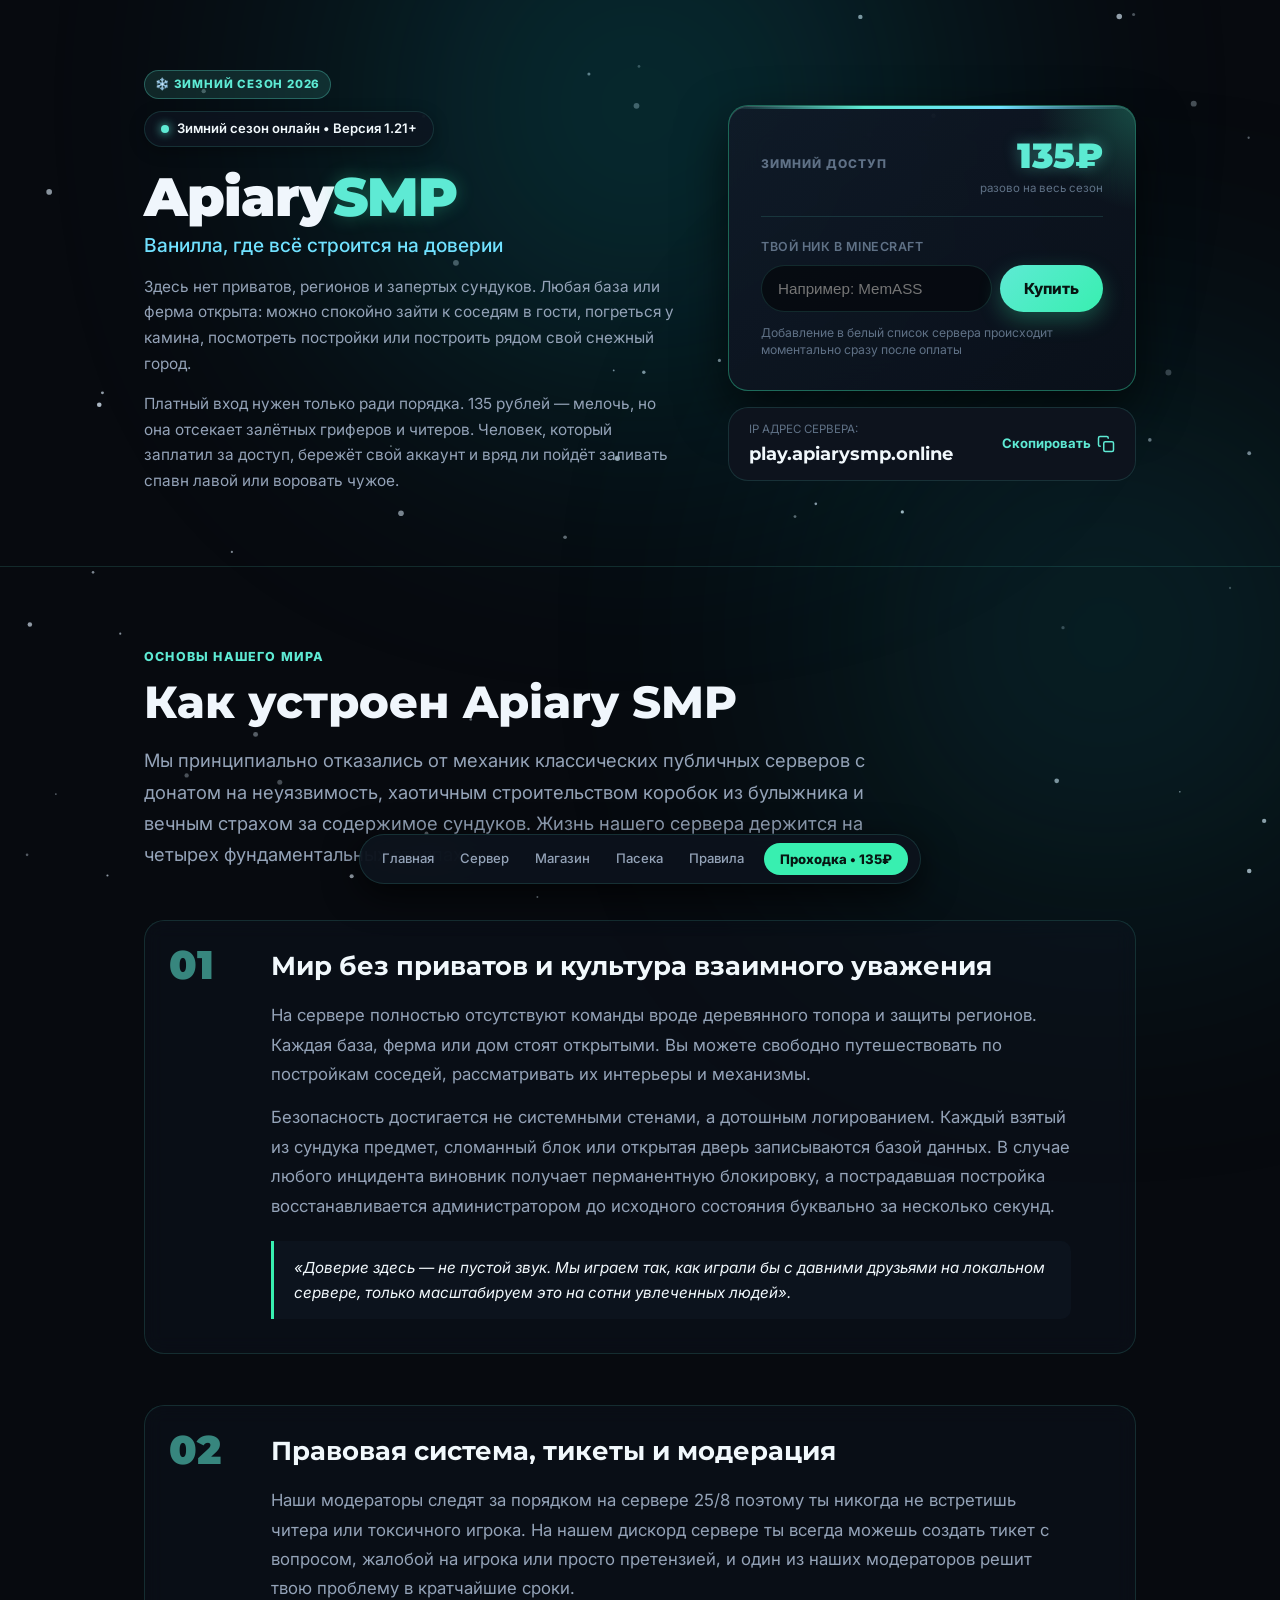
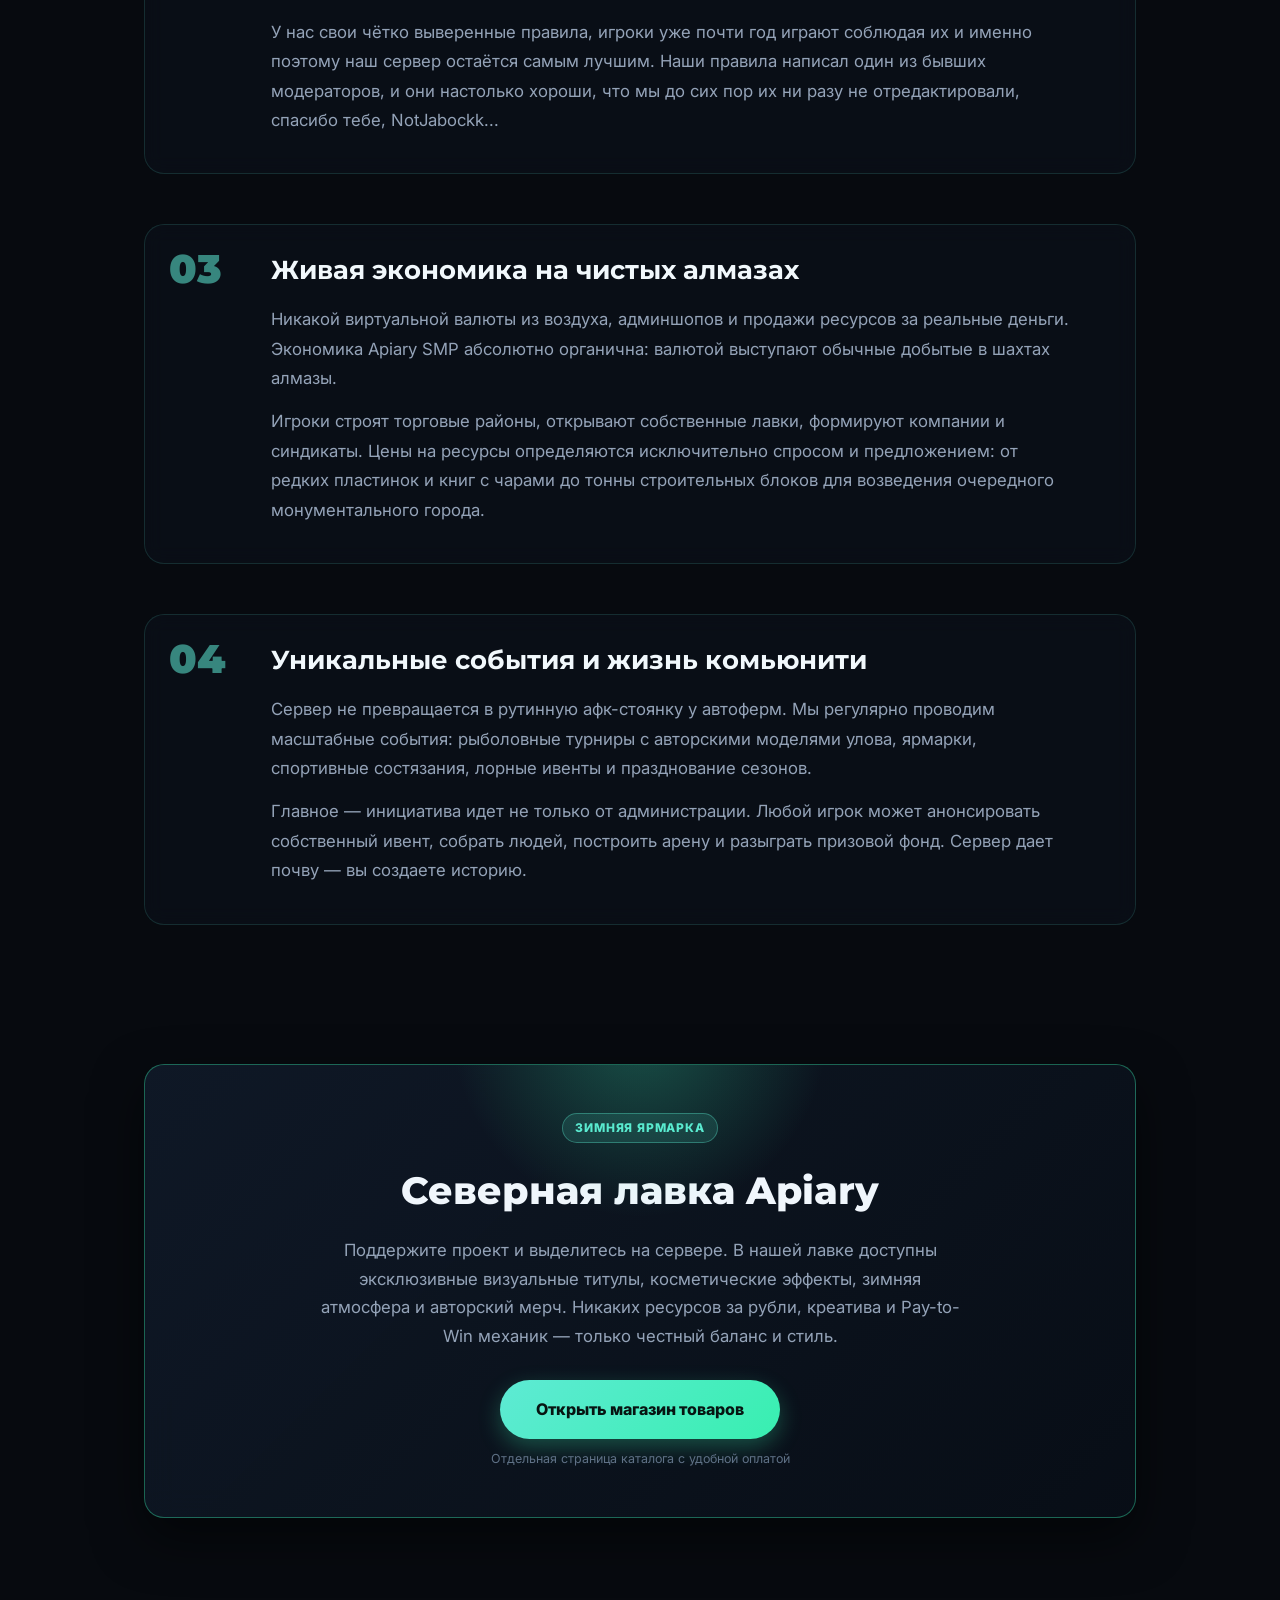
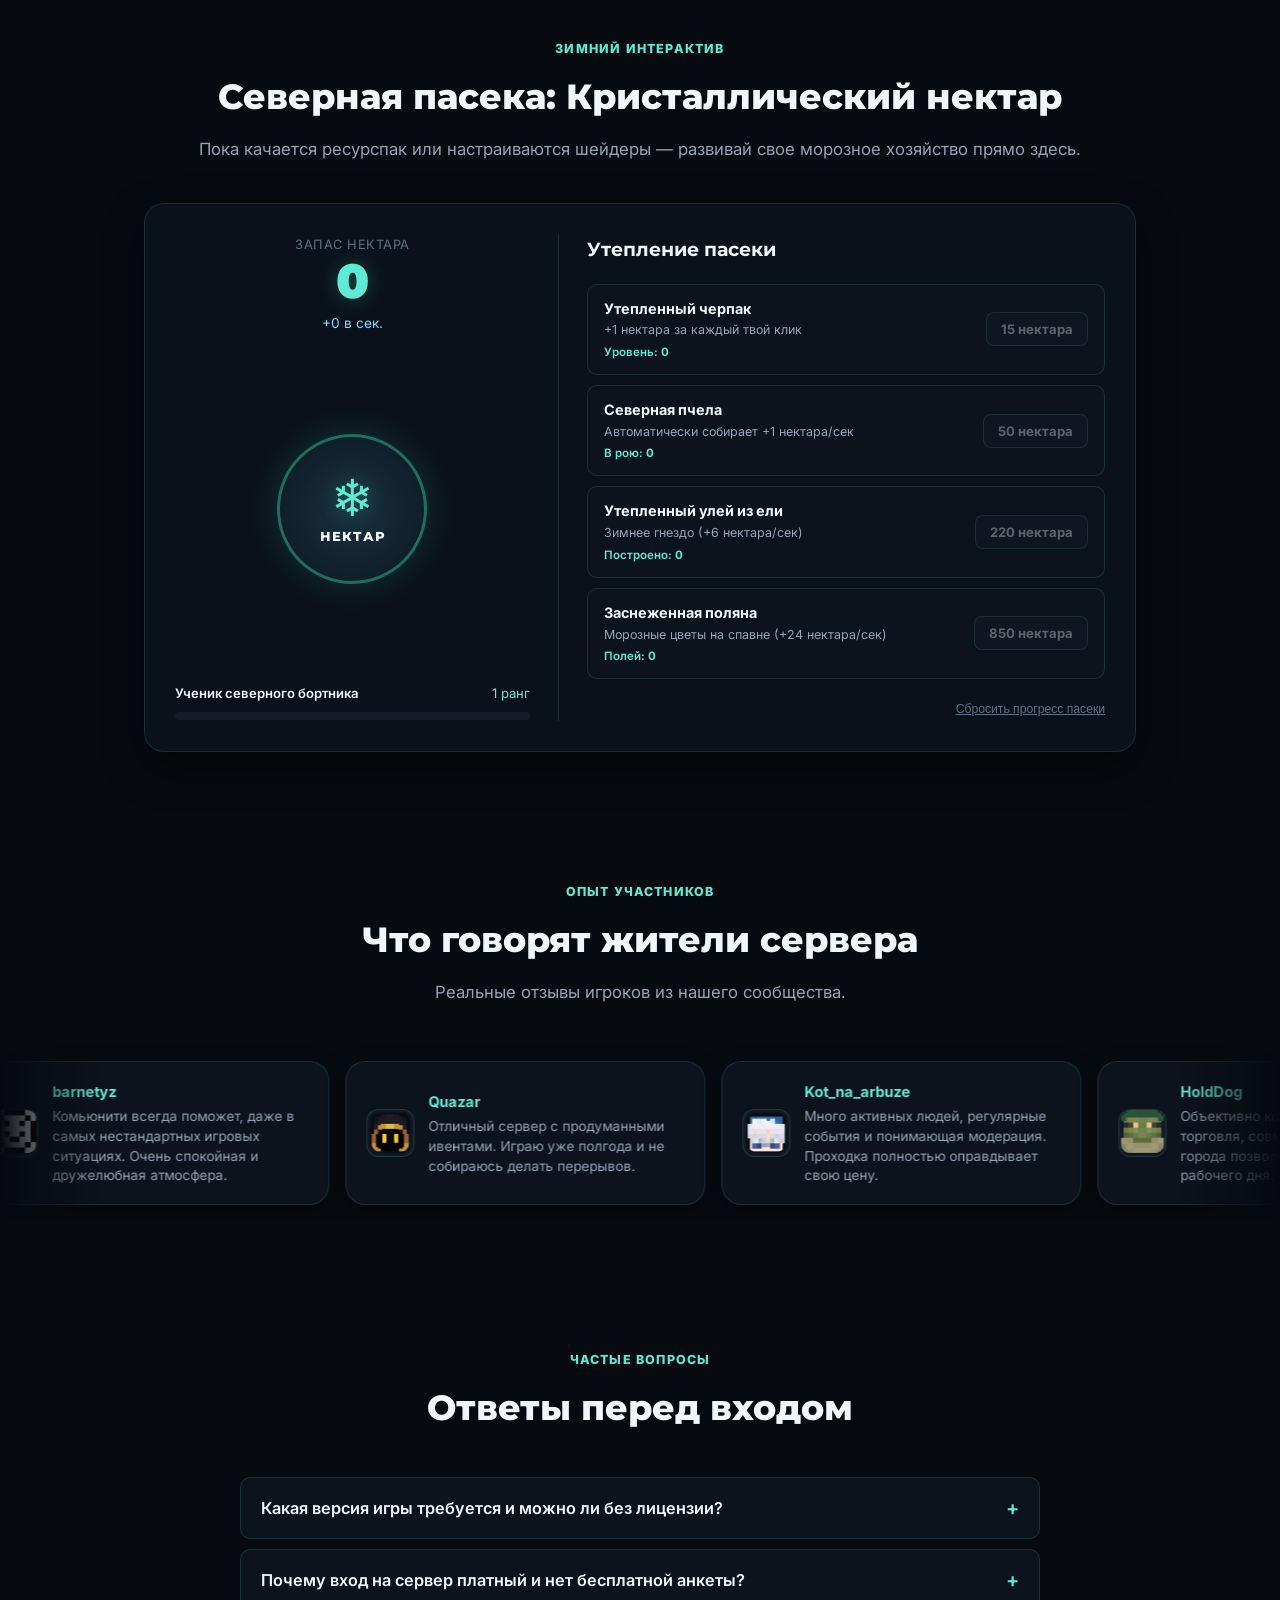
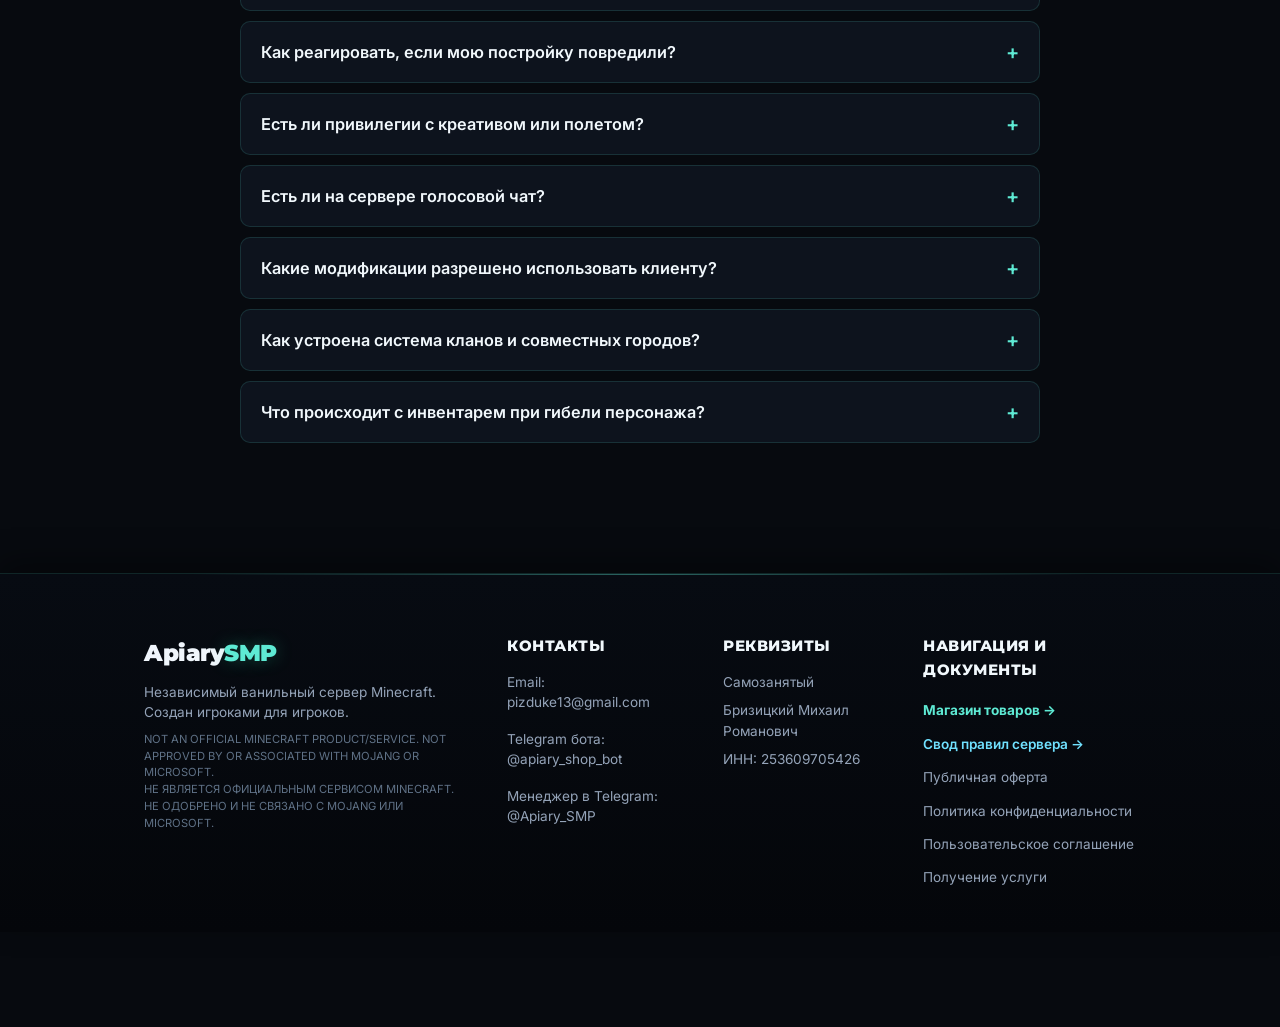
==== commit ffe3100c: "Add files via upload" ====
--- a/index.html
+++ b/index.html
@@ -3,7 +3,7 @@
 <head>
     <meta charset="UTF-8">
     <meta name="viewport" content="width=device-width, initial-scale=1.0">
-    <title>ApiarySMP — Официальный сайт</title>
+    <title>ApiarySMP — Зимний сезон</title>
     <link rel="stylesheet" href="./style.css">
     <link rel="preconnect" href="https://fonts.googleapis.com">
     <link rel="preconnect" href="https://fonts.gstatic.com" crossorigin>
@@ -15,13 +15,13 @@
     <div class="ambient-spot ambient-spot-2"></div>
 
     <!-- ПЕРВЫЙ ЭКРАН -->
-    <!-- ПЕРВЫЙ ЭКРАН -->
     <header class="hero-section" id="top">
         <div class="site-container">
             <div class="hero-grid">
 
-                <!-- ЛЕВАЯ КОЛОНКА: СМЫСЛ И СЕРВЕР -->
+                <!-- ЛЕВАЯ КОЛОНКА -->
                 <div class="hero-content">
+                    <div class="hero-season-badge">❄️ Зимний сезон 2026</div>
                     <div class="server-status-tag" id="statusPill">
                         <span class="status-dot"></span>
                         <span id="statusLabel">Опрашиваем сервер...</span>
@@ -33,15 +33,13 @@
                     </h1>
 
                     <div class="hero-story-text">
-    <p>
-        Здесь нет приватов, регионов и запертых сундуков. Любая база или ферма открыта: можно спокойно зайти к соседям в гости, посмотреть постройки или построить рядом свой город.
-    </p>
-    <p>
-        Платный вход нужен только ради порядка. 135 рублей — мелочь, но она отсекает залётных гриферов и читеров. Человек, который заплатил за доступ, бережёт свой аккаунт и вряд ли пойдёт заливать спавн лавой или воровать чужое.
-    </p>
-</div>
-
-                   
+                        <p>
+                            Здесь нет приватов, регионов и запертых сундуков. Любая база или ферма открыта: можно спокойно зайти к соседям в гости, погреться у камина, посмотреть постройки или построить рядом свой снежный город.
+                        </p>
+                        <p>
+                            Платный вход нужен только ради порядка. 135 рублей — мелочь, но она отсекает залётных гриферов и читеров. Человек, который заплатил за доступ, бережёт свой аккаунт и вряд ли пойдёт заливать спавн лавой или воровать чужое.
+                        </p>
+                    </div>
                 </div>
 
                 <!-- ПРАВАЯ КОЛОНКА: ИНТЕРАКТИВНЫЙ ВХОД И IP -->
@@ -49,7 +47,7 @@
                     
                     <div class="pass-entry-widget">
                         <div class="widget-top">
-                            <span class="widget-kicker">Вход на сервер</span>
+                            <span class="widget-kicker">Зимний доступ</span>
                             <div class="widget-price-tag">
                                 <span class="price-val">135₽</span>
                                 <span class="price-sub">разово на весь сезон</span>
@@ -91,6 +89,7 @@
             </div>
         </div>
     </header>
+
     <!-- О СЕРВЕРЕ -->
     <article class="narrative-section" id="story">
         <div class="site-container">
@@ -186,11 +185,11 @@
         <div class="site-container">
             <div class="shop-promo-card">
                 <div class="shop-promo-glow"></div>
-                <div class="shop-promo-badge">Официальный магазин</div>
-                <h2 class="shop-promo-title">Медовая лавка Apiary</h2>
+                <div class="shop-promo-badge">Зимняя ярмарка</div>
+                <h2 class="shop-promo-title">Северная лавка Apiary</h2>
                 <p class="shop-promo-text">
                     Поддержите проект и выделитесь на сервере. В нашей лавке доступны эксклюзивные визуальные титулы, 
-                    косметические эффекты и авторский мерч. Никаких ресурсов за рубли, креатива и Pay-to-Win механик — 
+                    косметические эффекты, зимняя атмосфера и авторский мерч. Никаких ресурсов за рубли, креатива и Pay-to-Win механик — 
                     только честный баланс и стиль.
                 </p>
                 <div class="shop-promo-actions">
@@ -203,34 +202,34 @@
         </div>
     </section>
 
-    <!-- МИНИ-ИГРА ПАСЕКА (ПЕРЕНЕСЕНА ПОСЛЕ МАГАЗИНА) -->
+    <!-- МИНИ-ИГРА ПАСЕКА -->
     <section class="game-section" id="game">
         <div class="site-container">
             <div class="section-heading text-left">
-                <span class="section-kicker">Интерактивный уголок</span>
-                <h2 class="section-headline">Пасека Apiary: Добыча нектара</h2>
-                <p class="section-subtext">Пока качается ресурспак или настраиваются шейдеры — развивай собственное медовое хозяйство прямо здесь.</p>
+                <span class="section-kicker">Зимний интерактив</span>
+                <h2 class="section-headline">Северная пасека: Кристаллический нектар</h2>
+                <p class="section-subtext">Пока качается ресурспак или настраиваются шейдеры — развивай свое морозное хозяйство прямо здесь.</p>
             </div>
 
             <div class="game-board">
                 <div class="clicker-pane">
                     <div class="honey-counter-box">
-                        <span class="counter-label">Запас мёда</span>
+                        <span class="counter-label">Запас нектара</span>
                         <span class="counter-val" id="honeyCount">0</span>
                         <span class="hps-val" id="hpsDisplay">+0 в секунду</span>
                     </div>
 
                     <div class="clicker-interactive-wrap">
                         <button class="honeycomb-btn" id="hiveClicker" aria-label="Собрать мёд">
-                            <span class="hive-symbol">⬢</span>
-                            <span class="hive-core">МЁД</span>
+                            <span class="hive-symbol">❄</span>
+                            <span class="hive-core">НЕКТАР</span>
                         </button>
                     </div>
 
                     <div class="player-rank-bar">
                         <div class="rank-info">
-                            <span class="rank-name" id="rankName">Ученик бортника</span>
-                            <span class="rank-level" id="rankLevel">1 уровень</span>
+                            <span class="rank-name" id="rankName">Ученик северного бортника</span>
+                            <span class="rank-level" id="rankLevel">1 ранг</span>
                         </div>
                         <div class="progress-track">
                             <div class="progress-fill" id="rankProgress"></div>
@@ -239,50 +238,50 @@
                 </div>
 
                 <div class="shop-pane">
-                    <h3 class="shop-title">Развитие пасеки</h3>
+                    <h3 class="shop-title">Утепление пасеки</h3>
                     <div class="upgrades-stack">
                         
                         <div class="upgrade-row" id="upgClick">
                             <div class="upgrade-info">
-                                <strong>Улучшенный черпак</strong>
-                                <span>+1 мёда за каждый твой клик</span>
-                                <span class="upgrade-owned">Куплено: <b id="lvlClick">0</b></span>
+                                <strong>Утепленный черпак</strong>
+                                <span>+1 нектара за каждый твой клик</span>
+                                <span class="upgrade-owned">Уровень: <b id="lvlClick">0</b></span>
                             </div>
                             <button class="btn-buy" onclick="buyUpgrade('click')">
-                                <span class="buy-cost" id="costClick">15</span> мёда
+                                <span class="buy-cost" id="costClick">15</span> нектара
                             </button>
                         </div>
 
                         <div class="upgrade-row" id="upgBees">
                             <div class="upgrade-info">
-                                <strong>Дикая пчела</strong>
-                                <span>Автоматически собирает +1 мёда/сек</span>
+                                <strong>Северная пчела</strong>
+                                <span>Автоматически собирает +1 нектара/сек</span>
                                 <span class="upgrade-owned">В рою: <b id="lvlBees">0</b></span>
                             </div>
                             <button class="btn-buy" onclick="buyUpgrade('bees')">
-                                <span class="buy-cost" id="costBees">50</span> мёда
+                                <span class="buy-cost" id="costBees">50</span> нектара
                             </button>
                         </div>
 
                         <div class="upgrade-row" id="upgHive">
                             <div class="upgrade-info">
-                                <strong>Улей из тёмного дуба</strong>
-                                <span>Гнездо на несколько семей (+6 мёда/сек)</span>
+                                <strong>Утепленный улей из ели</strong>
+                                <span>Зимнее гнездо (+6 нектара/сек)</span>
                                 <span class="upgrade-owned">Построено: <b id="lvlHive">0</b></span>
                             </div>
                             <button class="btn-buy" onclick="buyUpgrade('hive')">
-                                <span class="buy-cost" id="costHive">220</span> мёда
+                                <span class="buy-cost" id="costHive">220</span> нектара
                             </button>
                         </div>
 
                         <div class="upgrade-row" id="upgField">
                             <div class="upgrade-info">
-                                <strong>Вересковая поляна</strong>
-                                <span>Густые медоносы на спавне (+24 мёда/сек)</span>
+                                <strong>Заснеженная поляна</strong>
+                                <span>Морозные цветы на спавне (+24 нектара/сек)</span>
                                 <span class="upgrade-owned">Полей: <b id="lvlField">0</b></span>
                             </div>
                             <button class="btn-buy" onclick="buyUpgrade('field')">
-                                <span class="buy-cost" id="costField">850</span> мёда
+                                <span class="buy-cost" id="costField">850</span> нектара
                             </button>
                         </div>
 
@@ -479,7 +478,7 @@
         </div>
     </section>
 
-    <!-- ПОДВАЛ -->
+    <!-- ПОДВАЛ (НЕ ТРОНУТ) -->
     <footer class="footer-wrap">
         <div class="site-container">
             <div class="footer-grid">
@@ -519,7 +518,7 @@
         </div>
     </footer>
 
-    <!-- ПЛАВАЮЩАЯ НАВИГАЦИЯ (ОБНОВЛЁН ПОРЯДОК СКРОЛЛА) -->
+    <!-- ПЛАВАЮЩАЯ НАВИГАЦИЯ -->
     <nav class="bottom-dock" aria-label="Быстрая навигация">
         <a href="#top" class="dock-action" title="В начало страницы">
             <span class="dock-txt">Главная</span>
@@ -575,7 +574,7 @@
         </div>
     </div>
 
-    <!-- ЮРИДИЧЕСКАЯ МОДАЛКА: ПУБЛИЧНАЯ ОФЕРТА -->
+    <!-- ЮРИДИЧЕСКИЕ МОДАЛКИ (НЕ ТРОНУТЫ) -->
     <div class="overlay" id="offerModal">
         <div class="sheet-modal sheet-modal-large">
             <span class="close-button">&times;</span>
@@ -604,7 +603,6 @@
         </div>
     </div>
 
-    <!-- ЮРИДИЧЕСКАЯ МОДАЛКА: ПОЛИТИКА ОБРАБОТКИ ПЕРСОНАЛЬНЫХ ДАННЫХ (152-ФЗ) -->
     <div class="overlay" id="privacyModal">
         <div class="sheet-modal sheet-modal-large">
             <span class="close-button">&times;</span>
@@ -628,7 +626,6 @@
         </div>
     </div>
 
-    <!-- ЮРИДИЧЕСКАЯ МОДАЛКА: ПОЛЬЗОВАТЕЛЬСКОЕ СОГЛАШЕНИЕ -->
     <div class="overlay" id="termsModal">
         <div class="sheet-modal sheet-modal-large">
             <span class="close-button">&times;</span>
@@ -643,7 +640,6 @@
         </div>
     </div>
 
-    <!-- ЮРИДИЧЕСКАЯ МОДАЛКА: ПОЛУЧЕНИЕ УСЛУГИ -->
     <div class="overlay" id="deliveryModal">
         <div class="sheet-modal sheet-modal-large">
             <span class="close-button">&times;</span>
--- a/style.css
+++ b/style.css
@@ -1,21 +1,24 @@
-/* --- БАЗОВАЯ ПАЛИТРА И СИСТЕМНЫЕ СТИЛИ --- */
+/* --- ЗИМНЯЯ ПАЛИТРА И СИСТЕМНЫЕ СТИЛИ (NORTHERN APIARY) --- */
 :root {
-    --bg-deep: #0e0d0b;
-    --bg-surface: #171512;
-    --bg-surface-elevated: #211e19;
-    --bg-card: rgba(25, 22, 18, 0.82);
-
-    --border-light: rgba(220, 160, 50, 0.12);
-    --border-strong: rgba(220, 160, 50, 0.32);
-
-    --honey-primary: #e09214;
-    --honey-bright: #f2a829;
-    --honey-dull: #9a6006;
-    --honey-wash: rgba(224, 146, 20, 0.08);
-
-    --txt-main: #f5f3ef;
-    --txt-muted: #aca396;
-    --txt-subtle: #756d62;
+    --bg-deep: #070a0f;
+    --bg-surface: #0d131d;
+    --bg-surface-elevated: #141c2a;
+    --bg-card: rgba(14, 20, 31, 0.78);
+
+    --border-light: rgba(94, 234, 212, 0.14);
+    --border-strong: rgba(56, 239, 176, 0.38);
+    --border-ice: rgba(226, 241, 255, 0.22);
+
+    --frost-primary: #38efb0;
+    --frost-bright: #5eead4;
+    --frost-ice: #70e1ff;
+    --frost-glow: rgba(56, 239, 176, 0.28);
+    --frost-wash: rgba(56, 239, 176, 0.08);
+
+    --snow-white: #f1f8fc;
+    --txt-main: #f0f6fc;
+    --txt-muted: #94a3b8;
+    --txt-subtle: #5f7186;
 
     --font-heading: 'Montserrat', sans-serif;
     --font-body: 'Inter', sans-serif;
@@ -52,6 +55,17 @@
     scroll-margin-top: 35px;
 }
 
+/* --- СНЕГОПАД НА CANVAS --- */
+#snowCanvas {
+    position: fixed;
+    top: 0;
+    left: 0;
+    width: 100vw;
+    height: 100vh;
+    pointer-events: none;
+    z-index: 0;
+}
+
 /* --- СИСТЕМА ПОЯВЛЕНИЯ ЭЛЕМЕНТОВ --- */
 .reveal {
     opacity: 0;
@@ -65,34 +79,40 @@
     transform: translateY(0);
 }
 
-.access-way-card:nth-child(3).reveal {
-    transition-delay: 0.12s;
-}
-
+/* --- СЕВЕРНОЕ СИЯНИЕ (AURORA AMBIENT) --- */
 .ambient-spot {
     position: fixed;
     border-radius: 50%;
-    filter: blur(140px);
+    filter: blur(150px);
     pointer-events: none;
     z-index: 0;
-    opacity: 0.32;
+    opacity: 0.28;
+    animation: auroraPulse 12s infinite alternate ease-in-out;
 }
 
 .ambient-spot-1 {
-    width: 600px;
-    height: 600px;
-    background: radial-gradient(circle, var(--honey-dull) 0%, transparent 70%);
-    top: -200px;
+    width: 650px;
+    height: 650px;
+    background: radial-gradient(circle, #10b981 0%, #06b6d4 40%, transparent 70%);
+    top: -220px;
     left: 50%;
     transform: translateX(-50%);
 }
 
 .ambient-spot-2 {
-    width: 500px;
-    height: 500px;
-    background: radial-gradient(circle, #452a06 0%, transparent 70%);
-    top: 45%;
+    width: 550px;
+    height: 550px;
+    background: radial-gradient(circle, #0284c7 0%, #0d9488 45%, transparent 70%);
+    top: 40%;
     right: -100px;
+    animation-duration: 16s;
+    animation-delay: -4s;
+}
+
+@keyframes auroraPulse {
+    0% { transform: scale(1) translateY(0); opacity: 0.22; }
+    50% { transform: scale(1.18) translateY(30px); opacity: 0.35; }
+    100% { transform: scale(0.95) translateY(-20px); opacity: 0.26; }
 }
 
 .site-container {
@@ -104,66 +124,11 @@
 }
 
 .text-accent {
-    color: var(--honey-bright);
+    color: var(--frost-bright);
+    text-shadow: 0 0 18px var(--frost-glow);
 }
 
 /* --- ПЕРВЫЙ ЭКРАН --- */
-.hero-section {
-    padding: 80px 0 50px;
-    text-align: center;
-    position: relative;
-    z-index: 1;
-}
-
-.server-status-tag {
-    display: inline-flex;
-    align-items: center;
-    gap: 8px;
-    background: var(--bg-surface);
-    border: 1px solid var(--border-light);
-    padding: 6px 16px;
-    border-radius: var(--radius-round);
-    font-size: 0.85rem;
-    font-weight: 500;
-    color: var(--txt-muted);
-    margin-bottom: 24px;
-}
-
-.status-dot {
-    width: 8px;
-    height: 8px;
-    border-radius: 50%;
-    background-color: #27ae60;
-    box-shadow: 0 0 8px #27ae60;
-}
-
-.hero-header {
-    font-family: var(--font-heading);
-    font-size: clamp(2.4rem, 6vw, 3.8rem);
-    font-weight: 900;
-    line-height: 1.12;
-    letter-spacing: -1px;
-    margin-bottom: 16px;
-}
-
-.hero-subhead {
-    display: block;
-    font-family: var(--font-body);
-    font-size: clamp(1.05rem, 2.5vw, 1.25rem);
-    font-weight: 500;
-    color: var(--honey-bright);
-    margin-top: 10px;
-    letter-spacing: 0;
-}
-
-.hero-lead {
-    font-size: clamp(0.95rem, 2vw, 1.15rem);
-    color: var(--txt-muted);
-    max-width: 660px;
-    margin: 0 auto 36px;
-}
-
-/* --- ПЕРВЫЙ ЭКРАН (ШИРОКИЙ ГРИД) --- */
 .hero-section {
     padding: 70px 0 50px;
     position: relative;
@@ -178,7 +143,6 @@
     text-align: left;
 }
 
-/* Левая часть: контент */
 .hero-content {
     display: flex;
     flex-direction: column;
@@ -189,22 +153,41 @@
     display: inline-flex;
     align-items: center;
     gap: 8px;
-    background: var(--bg-surface);
+    background: rgba(13, 21, 32, 0.8);
     border: 1px solid var(--border-light);
     padding: 6px 16px;
     border-radius: var(--radius-round);
     font-size: 0.82rem;
-    font-weight: 500;
-    color: var(--txt-muted);
+    font-weight: 600;
+    color: var(--snow-white);
     margin-bottom: 20px;
+    backdrop-filter: blur(10px);
+    -webkit-backdrop-filter: blur(10px);
+    box-shadow: 0 4px 16px rgba(0, 0, 0, 0.3);
 }
 
 .status-dot {
     width: 8px;
     height: 8px;
     border-radius: 50%;
-    background-color: #27ae60;
-    box-shadow: 0 0 8px #27ae60;
+    background-color: var(--frost-bright);
+    box-shadow: 0 0 10px var(--frost-bright);
+}
+
+.hero-season-badge {
+    display: inline-flex;
+    align-items: center;
+    gap: 6px;
+    background: rgba(94, 234, 212, 0.12);
+    border: 1px solid rgba(94, 234, 212, 0.3);
+    color: var(--frost-bright);
+    font-size: 0.72rem;
+    font-weight: 800;
+    text-transform: uppercase;
+    letter-spacing: 0.8px;
+    padding: 4px 10px;
+    border-radius: 20px;
+    margin-bottom: 12px;
 }
 
 .hero-header {
@@ -221,7 +204,7 @@
     font-family: var(--font-body);
     font-size: clamp(1rem, 2vw, 1.2rem);
     font-weight: 500;
-    color: var(--honey-bright);
+    color: var(--frost-ice);
     margin-top: 8px;
     letter-spacing: 0;
 }
@@ -237,23 +220,7 @@
     margin-bottom: 22px;
 }
 
-.hero-badges {
-    display: flex;
-    gap: 8px;
-    flex-wrap: wrap;
-}
-
-.h-badge {
-    background: rgba(255, 255, 255, 0.04);
-    border: 1px solid rgba(220, 160, 50, 0.2);
-    color: var(--txt-main);
-    font-size: 0.76rem;
-    font-weight: 600;
-    padding: 5px 12px;
-    border-radius: 20px;
-}
-
-/* Правая часть: виджет входа и IP */
+/* Правая колонка: снежный виджет */
 .hero-action-pane {
     display: flex;
     flex-direction: column;
@@ -261,15 +228,26 @@
 }
 
 .pass-entry-widget {
-    background: linear-gradient(145deg, rgba(30, 26, 20, 0.92) 0%, rgba(16, 14, 11, 0.96) 100%);
+    background: linear-gradient(145deg, rgba(17, 26, 40, 0.88) 0%, rgba(10, 16, 26, 0.94) 100%);
     border: 1px solid var(--border-strong);
     border-radius: var(--radius-block);
     padding: clamp(24px, 4vw, 32px);
-    box-shadow: 0 20px 50px rgba(0, 0, 0, 0.6);
-    backdrop-filter: blur(16px);
-    -webkit-backdrop-filter: blur(16px);
+    box-shadow: 0 20px 50px rgba(0, 0, 0, 0.65), inset 0 1px 0 rgba(255, 255, 255, 0.15);
+    backdrop-filter: blur(18px);
+    -webkit-backdrop-filter: blur(18px);
     position: relative;
     overflow: hidden;
+}
+
+/* Имитация ледяной шапки сверху карточки */
+.pass-entry-widget::after {
+    content: "";
+    position: absolute;
+    top: 0;
+    left: 0;
+    right: 0;
+    height: 3px;
+    background: linear-gradient(90deg, transparent, var(--frost-bright), var(--frost-ice), transparent);
 }
 
 .pass-entry-widget::before {
@@ -277,9 +255,9 @@
     position: absolute;
     top: -40%;
     right: -30%;
-    width: 200px;
-    height: 200px;
-    background: radial-gradient(circle, rgba(242, 168, 41, 0.15) 0%, transparent 70%);
+    width: 220px;
+    height: 220px;
+    background: radial-gradient(circle, var(--frost-glow) 0%, transparent 70%);
     pointer-events: none;
 }
 
@@ -308,9 +286,10 @@
     font-family: var(--font-heading);
     font-size: 2.2rem;
     font-weight: 900;
-    color: var(--honey-bright);
+    color: var(--frost-bright);
     line-height: 1;
     display: block;
+    text-shadow: 0 0 15px rgba(94, 234, 212, 0.4);
 }
 
 .price-sub {
@@ -338,7 +317,7 @@
     flex: 1;
     min-width: 0;
     padding: 14px 16px;
-    background: #090807;
+    background: rgba(7, 10, 16, 0.85);
     border: 1px solid var(--border-light);
     border-radius: var(--radius-round);
     color: #ffffff;
@@ -348,8 +327,8 @@
 }
 
 .widget-input-row input:focus {
-    border-color: var(--honey-bright);
-    box-shadow: 0 0 14px rgba(242, 168, 41, 0.2);
+    border-color: var(--frost-bright);
+    box-shadow: 0 0 16px var(--frost-glow);
 }
 
 .widget-btn {
@@ -372,197 +351,33 @@
     width: 100% !important;
     margin: 0 !important;
     padding: 14px 20px;
-    background: rgba(18, 16, 13, 0.85);
-}
-
-/* Адаптивность для мобилок и планшетов */
-@media (max-width: 880px) {
-    .hero-section {
-        padding: 50px 0 35px;
-    }
-
-    .hero-grid {
-        grid-template-columns: 1fr;
-        gap: 32px;
-    }
-
-    .hero-header {
-        font-size: 2.2rem;
-    }
-
-    .widget-input-row {
-        flex-direction: column;
-    }
-
-    .widget-btn {
-        width: 100% !important;
-        padding: 14px !important;
-    }
-}
-
-@media (max-width: 768px) {
-    .pass-card {
-        grid-template-columns: 1fr;
-        gap: 22px;
-        padding: 22px 18px;
-    }
-
-    .pass-action-side {
-        padding-left: 0;
-        border-left: none;
-        border-top: 1px solid var(--border-light);
-        padding-top: 20px;
-    }
-
-    .pass-price {
-        font-size: 2.2rem;
-    }
-}
-
-.way-top-row {
-    display: flex;
-    align-items: center;
-    justify-content: space-between;
-    margin-bottom: 14px;
-}
-
-.way-badge {
-    display: inline-block;
-    font-size: 0.75rem;
-    font-weight: 700;
-    text-transform: uppercase;
-    color: var(--honey-bright);
-    background: rgba(224, 146, 20, 0.12);
-    border: 1px solid rgba(224, 146, 20, 0.25);
-    padding: 4px 10px;
-    border-radius: 20px;
-}
-
-.way-season-tag {
-    font-size: 0.75rem;
-    color: var(--txt-subtle);
-    font-weight: 600;
-    text-transform: uppercase;
-    letter-spacing: 0.5px;
-}
-
-.access-perks-list {
-    list-style: none;
-    margin-bottom: 24px;
-    display: flex;
-    flex-direction: column;
-    gap: 10px;
-    border-top: 1px solid var(--border-light);
-    padding-top: 16px;
-}
-
-.access-perks-list li {
-    font-size: 0.88rem;
-    color: var(--txt-main);
-    display: flex;
-    align-items: center;
-    gap: 10px;
-    line-height: 1.4;
-}
-
-.access-perks-list li svg {
-    color: var(--honey-bright);
-    flex-shrink: 0;
-}
-
-.way-badge {
-    display: inline-block;
-    align-self: flex-start;
-    font-size: 0.75rem;
-    font-weight: 700;
-    text-transform: uppercase;
-    color: var(--honey-bright);
-    background: rgba(224, 146, 20, 0.12);
-    border: 1px solid rgba(224, 146, 20, 0.25);
-    padding: 4px 10px;
-    border-radius: 20px;
-    margin-bottom: 14px;
-}
-
-.badge-neutral {
-    color: var(--txt-muted);
-    background: rgba(255, 255, 255, 0.05);
-    border-color: rgba(255, 255, 255, 0.1);
-}
-
-.access-way-card h3 {
-    font-family: var(--font-heading);
-    font-size: 1.35rem;
-    margin-bottom: 8px;
-}
-
-.way-desc {
-    font-size: 0.92rem;
-    color: var(--txt-muted);
-    margin-bottom: 24px;
-    flex-grow: 1;
-}
-
-.access-way-divider {
-    display: flex;
-    align-items: center;
-    color: var(--txt-subtle);
-    font-size: 0.85rem;
-    text-transform: uppercase;
-    font-weight: 600;
-}
-
-.way-note {
-    display: block;
-    font-size: 0.78rem;
-    color: var(--txt-subtle);
-    margin-top: 10px;
-    text-align: center;
+    background: rgba(14, 20, 31, 0.85);
+    border: 1px solid var(--border-light);
+    backdrop-filter: blur(12px);
+    -webkit-backdrop-filter: blur(12px);
 }
 
 .btn-primary {
-    background: linear-gradient(135deg, var(--honey-bright) 0%, var(--honey-primary) 100%);
-    color: #120e08;
+    background: linear-gradient(135deg, var(--frost-bright) 0%, var(--frost-primary) 100%);
+    color: #071512;
     border: none;
     padding: 14px 22px;
     border-radius: var(--radius-round);
     font-family: var(--font-body);
-    font-weight: 700;
+    font-weight: 800;
     font-size: 0.95rem;
     cursor: pointer;
     text-align: center;
     text-decoration: none;
     transition: transform 0.2s ease, box-shadow 0.2s ease;
-    box-shadow: 0 8px 20px rgba(224, 146, 20, 0.24);
+    box-shadow: 0 8px 22px rgba(56, 239, 176, 0.28);
     display: block;
     width: 100%;
 }
 
 .btn-primary:hover {
     transform: translateY(-2px);
-    box-shadow: 0 12px 25px rgba(224, 146, 20, 0.35);
-}
-
-.btn-outline {
-    background: transparent;
-    color: var(--txt-main);
-    border: 1px solid var(--border-light);
-    padding: 14px 22px;
-    border-radius: var(--radius-round);
-    font-family: var(--font-body);
-    font-weight: 600;
-    font-size: 0.92rem;
-    cursor: pointer;
-    text-align: center;
-    text-decoration: none;
-    transition: background 0.2s ease, border-color 0.2s ease;
-    display: block;
-    width: 100%;
-}
-
-.btn-outline:hover {
-    background: var(--bg-surface-elevated);
-    border-color: var(--border-strong);
+    box-shadow: 0 12px 28px rgba(56, 239, 176, 0.45);
 }
 
 .hub-ip-box {
@@ -576,12 +391,13 @@
     padding: 12px 20px;
     cursor: pointer;
     max-width: 100%;
-    transition: border-color 0.2s ease, transform 0.2s ease;
+    transition: border-color 0.2s ease, transform 0.2s ease, box-shadow 0.2s ease;
 }
 
 .hub-ip-box:hover {
     border-color: var(--border-strong);
     transform: translateY(-2px);
+    box-shadow: 0 8px 24px rgba(0, 0, 0, 0.4);
 }
 
 .ip-meta {
@@ -599,7 +415,7 @@
     font-family: var(--font-heading);
     font-weight: 700;
     font-size: clamp(0.95rem, 3vw, 1.1rem);
-    color: var(--txt-main);
+    color: var(--snow-white);
     word-break: break-all;
 }
 
@@ -607,13 +423,181 @@
     display: flex;
     align-items: center;
     gap: 6px;
-    color: var(--honey-bright);
+    color: var(--frost-bright);
     font-size: 0.82rem;
-    font-weight: 600;
+    font-weight: 700;
     flex-shrink: 0;
 }
 
-/* --- ПАСЕКА --- */
+/* --- О СЕРВЕРЕ --- */
+.narrative-section {
+    padding: 80px 0;
+    border-top: 1px solid var(--border-light);
+}
+
+.narrative-header {
+    max-width: 740px;
+    margin-bottom: 50px;
+}
+
+.narrative-title {
+    font-family: var(--font-heading);
+    font-size: clamp(2rem, 5vw, 2.8rem);
+    font-weight: 800;
+    line-height: 1.2;
+    margin-bottom: 16px;
+}
+
+.narrative-summary {
+    font-size: clamp(0.95rem, 2vw, 1.15rem);
+    color: var(--txt-muted);
+    line-height: 1.7;
+}
+
+.story-chapters {
+    display: flex;
+    flex-direction: column;
+    gap: 50px;
+    position: relative;
+}
+
+.chapter-block {
+    display: grid;
+    grid-template-columns: 70px 1fr;
+    gap: 32px;
+    align-items: start;
+    padding: 24px;
+    background: rgba(14, 20, 31, 0.45);
+    border: 1px solid var(--border-light);
+    border-radius: var(--radius-block);
+    backdrop-filter: blur(10px);
+    -webkit-backdrop-filter: blur(10px);
+    transition: border-color 0.2s ease, transform 0.2s ease;
+}
+
+.chapter-block:hover {
+    border-color: var(--border-strong);
+    transform: translateX(4px);
+}
+
+.chapter-marker {
+    font-family: var(--font-heading);
+    font-size: clamp(2rem, 4vw, 2.5rem);
+    font-weight: 900;
+    color: var(--frost-bright);
+    opacity: 0.55;
+    line-height: 1;
+}
+
+.chapter-body {
+    max-width: 800px;
+}
+
+.chapter-heading {
+    font-family: var(--font-heading);
+    font-size: clamp(1.25rem, 3vw, 1.6rem);
+    font-weight: 700;
+    margin-bottom: 14px;
+    color: var(--snow-white);
+}
+
+.chapter-body p {
+    font-size: clamp(0.92rem, 2vw, 1.05rem);
+    color: var(--txt-muted);
+    line-height: 1.75;
+    margin-bottom: 14px;
+}
+
+.chapter-quote {
+    margin: 20px 0 10px;
+    padding: 14px 20px;
+    border-left: 3px solid var(--frost-primary);
+    background: rgba(13, 21, 32, 0.9);
+    border-radius: 0 var(--radius-sm) var(--radius-sm) 0;
+    font-style: italic;
+    color: var(--snow-white);
+    font-size: 0.95rem;
+}
+
+/* --- СЕКЦИЯ МАГАЗИНА --- */
+.shop-promo-section {
+    padding: 60px 0;
+}
+
+.shop-promo-card {
+    background: linear-gradient(135deg, rgba(16, 26, 40, 0.92) 0%, rgba(8, 14, 23, 0.96) 100%);
+    border: 1px solid var(--border-strong);
+    border-radius: var(--radius-block);
+    padding: clamp(28px, 5vw, 48px);
+    position: relative;
+    overflow: hidden;
+    text-align: center;
+    box-shadow: 0 20px 50px rgba(0, 0, 0, 0.5);
+    backdrop-filter: blur(16px);
+    -webkit-backdrop-filter: blur(16px);
+}
+
+.shop-promo-glow {
+    position: absolute;
+    top: -50%;
+    left: 50%;
+    transform: translateX(-50%);
+    width: 380px;
+    height: 380px;
+    background: radial-gradient(circle, var(--frost-glow) 0%, transparent 70%);
+    pointer-events: none;
+}
+
+.shop-promo-badge {
+    display: inline-block;
+    font-size: 0.75rem;
+    font-weight: 800;
+    text-transform: uppercase;
+    color: var(--frost-bright);
+    background: rgba(94, 234, 212, 0.12);
+    border: 1px solid rgba(94, 234, 212, 0.35);
+    padding: 4px 12px;
+    border-radius: 20px;
+    margin-bottom: 16px;
+    letter-spacing: 0.8px;
+}
+
+.shop-promo-title {
+    font-family: var(--font-heading);
+    font-size: clamp(1.8rem, 4vw, 2.4rem);
+    font-weight: 800;
+    margin-bottom: 14px;
+}
+
+.shop-promo-text {
+    font-size: clamp(0.92rem, 2vw, 1.05rem);
+    color: var(--txt-muted);
+    max-width: 640px;
+    margin: 0 auto 30px;
+    line-height: 1.7;
+}
+
+.shop-promo-actions {
+    display: flex;
+    flex-direction: column;
+    align-items: center;
+    gap: 10px;
+}
+
+.shop-cta-btn {
+    display: inline-block;
+    width: auto;
+    min-width: 260px;
+    padding: 16px 36px;
+    font-size: 1rem;
+}
+
+.shop-promo-note {
+    font-size: 0.78rem;
+    color: var(--txt-subtle);
+}
+
+/* --- МИНИ-ИГРА: МОРОЗНАЯ ПАСЕКА --- */
 .game-section {
     padding: 60px 0;
 }
@@ -622,9 +606,9 @@
     display: block;
     font-size: 0.78rem;
     text-transform: uppercase;
-    font-weight: 700;
-    letter-spacing: 1px;
-    color: var(--honey-bright);
+    font-weight: 800;
+    letter-spacing: 1.2px;
+    color: var(--frost-bright);
     margin-bottom: 8px;
 }
 
@@ -653,8 +637,9 @@
     border: 1px solid var(--border-light);
     border-radius: var(--radius-block);
     padding: 30px;
-    backdrop-filter: blur(14px);
-    -webkit-backdrop-filter: blur(14px);
+    backdrop-filter: blur(16px);
+    -webkit-backdrop-filter: blur(16px);
+    box-shadow: 0 16px 40px rgba(0, 0, 0, 0.45);
 }
 
 .clicker-pane {
@@ -677,19 +662,21 @@
     font-size: 0.8rem;
     color: var(--txt-subtle);
     text-transform: uppercase;
+    letter-spacing: 0.5px;
 }
 
 .counter-val {
     font-family: var(--font-heading);
     font-size: clamp(2.2rem, 5vw, 3rem);
     font-weight: 900;
-    color: var(--honey-bright);
+    color: var(--frost-bright);
     line-height: 1.1;
+    text-shadow: 0 0 20px var(--frost-glow);
 }
 
 .hps-val {
     font-size: 0.85rem;
-    color: var(--txt-muted);
+    color: var(--frost-ice);
     margin-top: 4px;
 }
 
@@ -702,7 +689,7 @@
     width: 150px;
     height: 150px;
     border-radius: 50%;
-    background: radial-gradient(circle, #382713 0%, #1c150c 100%);
+    background: radial-gradient(circle, #193140 0%, #0c1722 100%);
     border: 3px solid var(--border-strong);
     display: flex;
     flex-direction: column;
@@ -710,8 +697,12 @@
     justify-content: center;
     cursor: pointer;
     user-select: none;
-    box-shadow: 0 0 30px var(--honey-wash);
-    transition: transform 0.08s ease;
+    box-shadow: 0 0 35px rgba(56, 239, 176, 0.16);
+    transition: transform 0.08s ease, box-shadow 0.2s ease;
+}
+
+.honeycomb-btn:hover {
+    box-shadow: 0 0 45px rgba(56, 239, 176, 0.3);
 }
 
 .honeycomb-btn:active {
@@ -720,8 +711,9 @@
 
 .hive-symbol {
     font-size: 3.2rem;
-    color: var(--honey-bright);
+    color: var(--frost-bright);
     line-height: 1;
+    filter: drop-shadow(0 0 10px var(--frost-glow));
 }
 
 .hive-core {
@@ -729,7 +721,7 @@
     font-weight: 800;
     font-size: 0.8rem;
     letter-spacing: 1px;
-    color: var(--txt-main);
+    color: var(--snow-white);
     margin-top: 4px;
 }
 
@@ -746,11 +738,11 @@
 
 .rank-name {
     font-weight: 600;
-    color: var(--txt-main);
+    color: var(--snow-white);
 }
 
 .rank-level {
-    color: var(--honey-bright);
+    color: var(--frost-bright);
 }
 
 .progress-track {
@@ -764,8 +756,9 @@
 .progress-fill {
     height: 100%;
     width: 0%;
-    background: var(--honey-primary);
+    background: linear-gradient(90deg, var(--frost-primary), var(--frost-ice));
     transition: width 0.3s ease;
+    box-shadow: 0 0 10px var(--frost-glow);
 }
 
 .shop-pane {
@@ -795,11 +788,12 @@
     border-radius: var(--radius-sm);
     padding: 12px 16px;
     gap: 12px;
-    transition: border-color 0.2s ease;
+    transition: border-color 0.2s ease, transform 0.15s ease;
 }
 
 .upgrade-row:hover {
     border-color: var(--border-strong);
+    transform: translateX(2px);
 }
 
 .upgrade-info {
@@ -810,7 +804,7 @@
 
 .upgrade-info strong {
     font-size: 0.9rem;
-    color: var(--txt-main);
+    color: var(--snow-white);
 }
 
 .upgrade-info span {
@@ -820,18 +814,19 @@
 
 .upgrade-owned {
     font-size: 0.72rem !important;
-    color: var(--honey-bright) !important;
+    color: var(--frost-bright) !important;
     margin-top: 2px;
+    font-weight: 600;
 }
 
 .btn-buy {
     background: var(--bg-surface-elevated);
     border: 1px solid var(--border-strong);
-    color: var(--txt-main);
+    color: var(--snow-white);
     padding: 8px 14px;
     border-radius: 8px;
     font-family: var(--font-body);
-    font-weight: 600;
+    font-weight: 700;
     font-size: 0.82rem;
     cursor: pointer;
     flex-shrink: 0;
@@ -839,13 +834,14 @@
 }
 
 .btn-buy:hover:not(:disabled) {
-    background: var(--honey-primary);
-    color: #120e08;
-    border-color: var(--honey-primary);
+    background: var(--frost-primary);
+    color: #071512;
+    border-color: var(--frost-primary);
+    box-shadow: 0 0 14px var(--frost-glow);
 }
 
 .btn-buy:disabled {
-    opacity: 0.4;
+    opacity: 0.35;
     cursor: not-allowed;
 }
 
@@ -872,167 +868,15 @@
     pointer-events: none;
     font-family: var(--font-heading);
     font-weight: 800;
-    font-size: 1.1rem;
-    color: var(--honey-bright);
+    font-size: 1.15rem;
+    color: var(--frost-bright);
+    text-shadow: 0 0 10px var(--frost-glow);
     animation: driftUp 0.8s forwards ease-out;
 }
 
 @keyframes driftUp {
     0% { opacity: 1; transform: translate(0, 0) scale(1); }
     100% { opacity: 0; transform: translate(var(--x-shift), -45px) scale(1.2); }
-}
-
-/* --- О СЕРВЕРЕ --- */
-.narrative-section {
-    padding: 80px 0;
-    border-top: 1px solid var(--border-light);
-}
-
-.narrative-header {
-    max-width: 740px;
-    margin-bottom: 50px;
-}
-
-.narrative-title {
-    font-family: var(--font-heading);
-    font-size: clamp(2rem, 5vw, 2.8rem);
-    font-weight: 800;
-    line-height: 1.2;
-    margin-bottom: 16px;
-}
-
-.narrative-summary {
-    font-size: clamp(0.95rem, 2vw, 1.15rem);
-    color: var(--txt-muted);
-    line-height: 1.7;
-}
-
-.story-chapters {
-    display: flex;
-    flex-direction: column;
-    gap: 55px;
-    position: relative;
-}
-
-.chapter-block {
-    display: grid;
-    grid-template-columns: 70px 1fr;
-    gap: 32px;
-    align-items: start;
-}
-
-.chapter-marker {
-    font-family: var(--font-heading);
-    font-size: clamp(2rem, 4vw, 2.5rem);
-    font-weight: 900;
-    color: var(--border-strong);
-    line-height: 1;
-}
-
-.chapter-body {
-    max-width: 800px;
-}
-
-.chapter-heading {
-    font-family: var(--font-heading);
-    font-size: clamp(1.25rem, 3vw, 1.6rem);
-    font-weight: 700;
-    margin-bottom: 14px;
-    color: var(--txt-main);
-}
-
-.chapter-body p {
-    font-size: clamp(0.92rem, 2vw, 1.05rem);
-    color: var(--txt-muted);
-    line-height: 1.75;
-    margin-bottom: 14px;
-}
-
-.chapter-quote {
-    margin: 20px 0 10px;
-    padding: 14px 20px;
-    border-left: 3px solid var(--honey-primary);
-    background: var(--bg-surface);
-    border-radius: 0 var(--radius-sm) var(--radius-sm) 0;
-    font-style: italic;
-    color: var(--txt-main);
-    font-size: 0.95rem;
-}
-
-/* --- СЕКЦИЯ МАГАЗИНА --- */
-.shop-promo-section {
-    padding: 60px 0;
-}
-
-.shop-promo-card {
-    background: linear-gradient(135deg, rgba(38, 30, 20, 0.9) 0%, rgba(18, 16, 13, 0.95) 100%);
-    border: 1px solid var(--border-strong);
-    border-radius: var(--radius-block);
-    padding: clamp(28px, 5vw, 48px);
-    position: relative;
-    overflow: hidden;
-    text-align: center;
-    box-shadow: 0 15px 40px rgba(0, 0, 0, 0.4);
-}
-
-.shop-promo-glow {
-    position: absolute;
-    top: -50%;
-    left: 50%;
-    transform: translateX(-50%);
-    width: 350px;
-    height: 350px;
-    background: radial-gradient(circle, var(--honey-wash) 0%, transparent 70%);
-    pointer-events: none;
-}
-
-.shop-promo-badge {
-    display: inline-block;
-    font-size: 0.75rem;
-    font-weight: 700;
-    text-transform: uppercase;
-    color: var(--honey-bright);
-    background: rgba(224, 146, 20, 0.15);
-    border: 1px solid rgba(224, 146, 20, 0.3);
-    padding: 4px 12px;
-    border-radius: 20px;
-    margin-bottom: 16px;
-    letter-spacing: 0.5px;
-}
-
-.shop-promo-title {
-    font-family: var(--font-heading);
-    font-size: clamp(1.8rem, 4vw, 2.4rem);
-    font-weight: 800;
-    margin-bottom: 14px;
-}
-
-.shop-promo-text {
-    font-size: clamp(0.92rem, 2vw, 1.05rem);
-    color: var(--txt-muted);
-    max-width: 640px;
-    margin: 0 auto 30px;
-    line-height: 1.7;
-}
-
-.shop-promo-actions {
-    display: flex;
-    flex-direction: column;
-    align-items: center;
-    gap: 10px;
-}
-
-.shop-cta-btn {
-    display: inline-block;
-    width: auto;
-    min-width: 260px;
-    padding: 16px 36px;
-    font-size: 1rem;
-}
-
-.shop-promo-note {
-    font-size: 0.78rem;
-    color: var(--txt-subtle);
 }
 
 /* --- ОТЗЫВЫ --- */
@@ -1079,7 +923,12 @@
     width: 360px;
     max-width: 85vw;
     flex-shrink: 0;
-    box-shadow: 0 4px 15px rgba(0, 0, 0, 0.25);
+    box-shadow: 0 4px 18px rgba(0, 0, 0, 0.35);
+    transition: border-color 0.2s ease;
+}
+
+.review-brick:hover {
+    border-color: var(--border-strong);
 }
 
 .brick-avatar {
@@ -1096,7 +945,7 @@
 .brick-author {
     display: block;
     font-weight: 700;
-    color: var(--honey-bright);
+    color: var(--frost-bright);
     font-size: 0.92rem;
     margin-bottom: 3px;
 }
@@ -1130,6 +979,7 @@
 
 .faq-unit.open {
     border-color: var(--border-strong);
+    box-shadow: 0 0 15px rgba(56, 239, 176, 0.12);
 }
 
 .faq-header-btn {
@@ -1142,7 +992,7 @@
     align-items: center;
     cursor: pointer;
     text-align: left;
-    color: var(--txt-main);
+    color: var(--snow-white);
     font-family: var(--font-body);
     font-size: clamp(0.92rem, 2.5vw, 1.02rem);
     font-weight: 600;
@@ -1151,7 +1001,7 @@
 
 .faq-sign {
     font-size: 1.25rem;
-    color: var(--honey-bright);
+    color: var(--frost-bright);
     transition: transform 0.3s ease;
     flex-shrink: 0;
 }
@@ -1171,70 +1021,6 @@
     color: var(--txt-muted);
     font-size: clamp(0.85rem, 2vw, 0.92rem);
     line-height: 1.6;
-}
-
-/* --- ПОДВАЛ --- */
-.footer-wrap {
-    border-top: 1px solid var(--border-light);
-    background: #0b0a08;
-    padding: 50px 0 30px;
-    margin-top: 50px;
-}
-
-.footer-grid {
-    display: grid;
-    grid-template-columns: 2fr 1fr 1fr 1.2fr;
-    gap: 36px;
-}
-
-.footer-logo {
-    font-family: var(--font-heading);
-    font-size: 1.45rem;
-    font-weight: 800;
-    margin-bottom: 8px;
-}
-
-.footer-desc {
-    color: var(--txt-subtle);
-    font-size: 0.85rem;
-    max-width: 280px;
-    margin-bottom: 12px;
-}
-
-.footer-legal-note {
-    display: block;
-    font-size: 0.72rem;
-    color: var(--txt-subtle);
-}
-
-.footer-cell h4 {
-    font-family: var(--font-heading);
-    font-size: 0.92rem;
-    color: var(--txt-main);
-    margin-bottom: 12px;
-}
-
-.footer-cell p, .footer-cell a {
-    color: var(--txt-muted);
-    font-size: 0.85rem;
-    text-decoration: none;
-    margin-bottom: 8px;
-    display: block;
-    transition: color 0.2s ease;
-}
-
-.footer-cell a:hover {
-    color: var(--honey-bright);
-}
-
-.link-shop {
-    color: var(--honey-bright) !important;
-    font-weight: 700;
-}
-
-.link-rules {
-    color: var(--txt-main) !important;
-    font-weight: 600;
 }
 
 /* --- ПЛАВАЮЩАЯ НАВИГАЦИЯ --- */
@@ -1243,7 +1029,7 @@
     bottom: 16px;
     left: 50%;
     transform: translateX(-50%);
-    background: rgba(23, 20, 16, 0.92);
+    background: rgba(13, 19, 29, 0.92);
     backdrop-filter: blur(20px);
     -webkit-backdrop-filter: blur(20px);
     border: 1px solid var(--border-light);
@@ -1253,7 +1039,7 @@
     align-items: center;
     gap: 6px;
     z-index: 999;
-    box-shadow: 0 10px 30px rgba(0, 0, 0, 0.6);
+    box-shadow: 0 10px 35px rgba(0, 0, 0, 0.7);
     max-width: calc(100vw - 24px);
     overflow-x: auto;
     scrollbar-width: none;
@@ -1275,28 +1061,29 @@
 }
 
 .dock-action:hover {
-    color: var(--txt-main);
-    background: rgba(255, 255, 255, 0.05);
+    color: var(--snow-white);
+    background: rgba(255, 255, 255, 0.06);
 }
 
 .dock-highlight-btn {
-    background: var(--honey-primary);
-    color: #120e08;
+    background: var(--frost-primary);
+    color: #071512;
     border: none;
     padding: 8px 16px;
     border-radius: 20px;
     font-family: var(--font-body);
-    font-weight: 700;
+    font-weight: 800;
     font-size: 0.82rem;
     cursor: pointer;
     white-space: nowrap;
     margin-left: 4px;
-    transition: transform 0.2s ease, background 0.2s ease;
+    transition: transform 0.2s ease, background 0.2s ease, box-shadow 0.2s ease;
 }
 
 .dock-highlight-btn:hover {
-    background: var(--honey-bright);
+    background: var(--frost-bright);
     transform: scale(1.03);
+    box-shadow: 0 0 14px var(--frost-glow);
 }
 
 /* --- МОДАЛЬНЫЕ ОКНА И ОПЛАТА --- */
@@ -1307,7 +1094,7 @@
     left: 0;
     width: 100%;
     height: 100%;
-    background-color: rgba(10, 9, 7, 0.8);
+    background-color: rgba(6, 9, 14, 0.85);
     backdrop-filter: blur(10px);
     -webkit-backdrop-filter: blur(10px);
     z-index: 10000;
@@ -1324,7 +1111,7 @@
     width: 100%;
     max-width: 440px;
     position: relative;
-    box-shadow: 0 25px 60px rgba(0, 0, 0, 0.6);
+    box-shadow: 0 25px 60px rgba(0, 0, 0, 0.7);
     text-align: center;
 }
 
@@ -1346,14 +1133,14 @@
 }
 
 .close-button:hover {
-    color: var(--txt-main);
+    color: var(--snow-white);
 }
 
 .modal-pretitle {
     font-size: 0.72rem;
     font-weight: 700;
     text-transform: uppercase;
-    color: var(--honey-bright);
+    color: var(--frost-bright);
     letter-spacing: 0.5px;
     margin-bottom: 6px;
 }
@@ -1372,7 +1159,7 @@
 }
 
 .modal-pricing strong {
-    color: var(--honey-bright);
+    color: var(--frost-bright);
 }
 
 .form-row {
@@ -1393,14 +1180,15 @@
     border-radius: var(--radius-sm);
     border: 1px solid var(--border-light);
     background: var(--bg-deep);
-    color: var(--txt-main);
+    color: var(--snow-white);
     font-size: 0.92rem;
     outline: none;
-    transition: border-color 0.2s ease;
+    transition: border-color 0.2s ease, box-shadow 0.2s ease;
 }
 
 .sheet-input:focus {
-    border-color: var(--honey-bright);
+    border-color: var(--frost-bright);
+    box-shadow: 0 0 12px var(--frost-glow);
 }
 
 .modal-submit-btn {
@@ -1408,14 +1196,14 @@
     padding: 15px;
     border-radius: var(--radius-round);
     border: none;
-    background: linear-gradient(135deg, var(--honey-bright), var(--honey-primary));
-    color: #120e08;
+    background: linear-gradient(135deg, var(--frost-bright), var(--frost-primary));
+    color: #071512;
     font-family: var(--font-body);
     font-size: 0.95rem;
-    font-weight: 700;
+    font-weight: 800;
     cursor: pointer;
     margin-top: 8px;
-    box-shadow: 0 8px 20px rgba(224, 146, 20, 0.3);
+    box-shadow: 0 8px 20px rgba(56, 239, 176, 0.3);
 }
 
 .modal-submit-btn:disabled {
@@ -1443,8 +1231,8 @@
     left: 50%;
     transform: translateX(-50%) translateY(-20px);
     background: var(--bg-surface-elevated);
-    border: 1px solid var(--honey-primary);
-    color: var(--txt-main);
+    border: 1px solid var(--frost-bright);
+    color: var(--snow-white);
     padding: 10px 20px;
     border-radius: 30px;
     font-size: 0.85rem;
@@ -1455,6 +1243,7 @@
     z-index: 10001;
     max-width: 90vw;
     text-align: center;
+    box-shadow: 0 8px 24px rgba(0, 0, 0, 0.5);
 }
 
 .toast-strip.visible {
@@ -1463,15 +1252,27 @@
 }
 
 /* --- АДАПТИВНОСТЬ --- */
-@media (max-width: 900px) {
-    .access-ways-container {
+@media (max-width: 880px) {
+    .hero-section {
+        padding: 50px 0 35px;
+    }
+
+    .hero-grid {
+        grid-template-columns: 1fr;
+        gap: 32px;
+    }
+
+    .hero-header {
+        font-size: 2.2rem;
+    }
+
+    .widget-input-row {
         flex-direction: column;
-        gap: 16px;
-    }
-    
-    .access-way-divider {
-        justify-content: center;
-        padding: 4px 0;
+    }
+
+    .widget-btn {
+        width: 100% !important;
+        padding: 14px !important;
     }
 
     .game-board {
@@ -1490,11 +1291,6 @@
         grid-template-columns: 50px 1fr;
         gap: 18px;
     }
-
-    .footer-grid {
-        grid-template-columns: 1fr 1fr;
-        gap: 28px;
-    }
 }
 
 @media (max-width: 600px) {
@@ -1503,23 +1299,7 @@
     }
 
     .hero-section {
-        padding: 60px 0 35px;
-    }
-
-    .access-way-card {
-        padding: 22px 18px;
-    }
-
-    .hub-ip-box {
-        flex-direction: column;
-        align-items: center;
-        text-align: center;
-        gap: 10px;
-        width: 100%;
-    }
-
-    .ip-meta {
-        text-align: center;
+        padding: 40px 0 25px;
     }
 
     .game-board {
@@ -1557,11 +1337,6 @@
         min-width: 0;
     }
 
-    .footer-grid {
-        grid-template-columns: 1fr;
-        gap: 24px;
-    }
-
     .bottom-dock {
         bottom: 10px;
         padding: 5px 8px;
@@ -1579,22 +1354,254 @@
     }
 }
 
-/* Строка подтверждения согласия с офертой и 152-ФЗ в модальных окнах */
+/* ==========================================================================
+   ЗИМНИЙ СТИЛЬ: ПОДВАЛ (FOOTER) И ЮРИДИЧЕСКИЕ МОДАЛКИ
+   ========================================================================== */
+
+/* --- ПОДВАЛ --- */
+.footer-wrap {
+    border-top: 1px solid var(--border-light);
+    background: linear-gradient(180deg, #070b12 0%, #04060a 100%);
+    padding: 60px 0 35px;
+    margin-top: 70px;
+    position: relative;
+    z-index: 2;
+    box-shadow: 0 -10px 30px rgba(0, 0, 0, 0.4);
+}
+
+.footer-wrap::before {
+    content: "";
+    position: absolute;
+    top: 0;
+    left: 15%;
+    right: 15%;
+    height: 1px;
+    background: linear-gradient(90deg, transparent, var(--frost-bright), transparent);
+    opacity: 0.4;
+}
+
+.footer-grid {
+    display: grid;
+    grid-template-columns: 2fr 1.1fr 1fr 1.3fr;
+    gap: 36px;
+}
+
+.footer-logo {
+    font-family: var(--font-heading);
+    font-size: 1.45rem;
+    font-weight: 900;
+    margin-bottom: 10px;
+    letter-spacing: -0.5px;
+}
+
+.footer-desc {
+    color: var(--txt-muted);
+    font-size: 0.86rem;
+    max-width: 300px;
+    margin-bottom: 14px;
+    line-height: 1.55;
+}
+
+.footer-legal-note {
+    display: block;
+    font-size: 0.7rem;
+    color: var(--txt-subtle);
+    line-height: 1.5;
+}
+
+.footer-cell h4 {
+    font-family: var(--font-heading);
+    font-size: 0.92rem;
+    font-weight: 800;
+    color: var(--snow-white);
+    margin-bottom: 14px;
+    letter-spacing: 0.5px;
+    text-transform: uppercase;
+}
+
+.footer-cell p {
+    color: var(--txt-muted);
+    font-size: 0.85rem;
+    margin-bottom: 8px;
+    line-height: 1.5;
+}
+
+.footer-cell a,
+.footer-link {
+    color: var(--txt-muted);
+    font-size: 0.85rem;
+    text-decoration: none;
+    margin-bottom: 8px;
+    display: inline-block;
+    transition: color 0.2s ease, transform 0.2s ease;
+}
+
+.footer-cell a:hover,
+.footer-link:hover {
+    color: var(--frost-bright);
+    transform: translateX(3px);
+}
+
+.link-shop {
+    color: var(--frost-bright) !important;
+    font-weight: 700;
+}
+
+.link-rules {
+    color: var(--frost-ice) !important;
+    font-weight: 600;
+}
+
+/* --- МОДАЛЬНЫЕ ОКНА И ОВЕРЛЕЙ --- */
+.overlay {
+    display: none;
+    position: fixed;
+    top: 0;
+    left: 0;
+    width: 100%;
+    height: 100%;
+    background-color: rgba(4, 7, 12, 0.88);
+    backdrop-filter: blur(12px);
+    -webkit-backdrop-filter: blur(12px);
+    z-index: 10000;
+    justify-content: center;
+    align-items: center;
+    padding: 16px;
+}
+
+.sheet-modal {
+    background: var(--bg-surface);
+    border: 1px solid var(--border-strong);
+    border-radius: var(--radius-block);
+    padding: clamp(24px, 5vw, 36px);
+    width: 100%;
+    max-width: 440px;
+    position: relative;
+    box-shadow: 0 25px 65px rgba(0, 0, 0, 0.75), inset 0 1px 0 rgba(255, 255, 255, 0.1);
+    text-align: center;
+}
+
+/* Большие модалки для документов оферты, соглашения и регламентов */
+.sheet-modal-large {
+    max-width: 680px;
+    text-align: left;
+    max-height: 85vh;
+    overflow-y: auto;
+    border-color: rgba(94, 234, 212, 0.28);
+    box-shadow: 0 30px 70px rgba(0, 0, 0, 0.8), inset 0 1px 0 rgba(94, 234, 212, 0.2);
+}
+
+/* Кастомный тонкий ледяной скроллбар для текста документов */
+.sheet-modal-large::-webkit-scrollbar {
+    width: 6px;
+}
+
+.sheet-modal-large::-webkit-scrollbar-track {
+    background: rgba(7, 10, 16, 0.5);
+    border-radius: 10px;
+}
+
+.sheet-modal-large::-webkit-scrollbar-thumb {
+    background: rgba(94, 234, 212, 0.25);
+    border-radius: 10px;
+}
+
+.sheet-modal-large::-webkit-scrollbar-thumb:hover {
+    background: var(--frost-bright);
+}
+
+.close-button {
+    position: absolute;
+    top: 16px;
+    right: 20px;
+    color: var(--txt-subtle);
+    font-size: 26px;
+    cursor: pointer;
+    line-height: 1;
+    transition: color 0.2s ease, transform 0.2s ease;
+}
+
+.close-button:hover {
+    color: var(--frost-bright);
+    transform: scale(1.1);
+}
+
+.modal-title {
+    font-family: var(--font-heading);
+    font-size: clamp(1.4rem, 4vw, 1.7rem);
+    font-weight: 800;
+    color: var(--snow-white);
+    margin-bottom: 12px;
+}
+
+.modal-text {
+    color: #cbd5e1;
+    font-size: 0.91rem;
+    line-height: 1.7;
+    margin-top: 14px;
+}
+
+.modal-text p {
+    margin-bottom: 14px;
+}
+
+.modal-text strong {
+    color: #ffffff;
+    font-weight: 700;
+}
+
+.modal-text code {
+    background: rgba(94, 234, 212, 0.12);
+    border: 1px solid rgba(94, 234, 212, 0.3);
+    padding: 2px 7px;
+    border-radius: 5px;
+    color: var(--frost-bright);
+    font-family: monospace;
+    font-size: 0.88rem;
+}
+
+/* Чекбокс согласия с публичной офертой */
 .form-legal-agree {
-    font-size: 0.76rem;
+    font-size: 0.78rem;
     color: var(--txt-subtle);
-    margin: 12px 0 6px;
+    margin: 14px 0 8px;
     text-align: left;
     line-height: 1.45;
+    user-select: none;
+}
+
+.form-legal-agree input[type="checkbox"] {
+    accent-color: var(--frost-primary);
+    cursor: pointer;
 }
 
 .form-legal-agree a {
-    color: var(--honey-bright);
+    color: var(--frost-bright);
     text-decoration: underline;
-    text-underline-offset: 2px;
+    text-underline-offset: 3px;
     transition: color 0.15s ease;
 }
 
 .form-legal-agree a:hover {
     color: #ffffff;
+}
+
+/* --- АДАПТИВНОСТЬ ПОДВАЛА --- */
+@media (max-width: 992px) {
+    .footer-grid {
+        grid-template-columns: 1fr 1fr;
+        gap: 30px;
+    }
+}
+
+@media (max-width: 600px) {
+    .footer-wrap {
+        padding: 40px 0 25px;
+        margin-top: 45px;
+    }
+
+    .footer-grid {
+        grid-template-columns: 1fr;
+        gap: 24px;
+    }
 }
